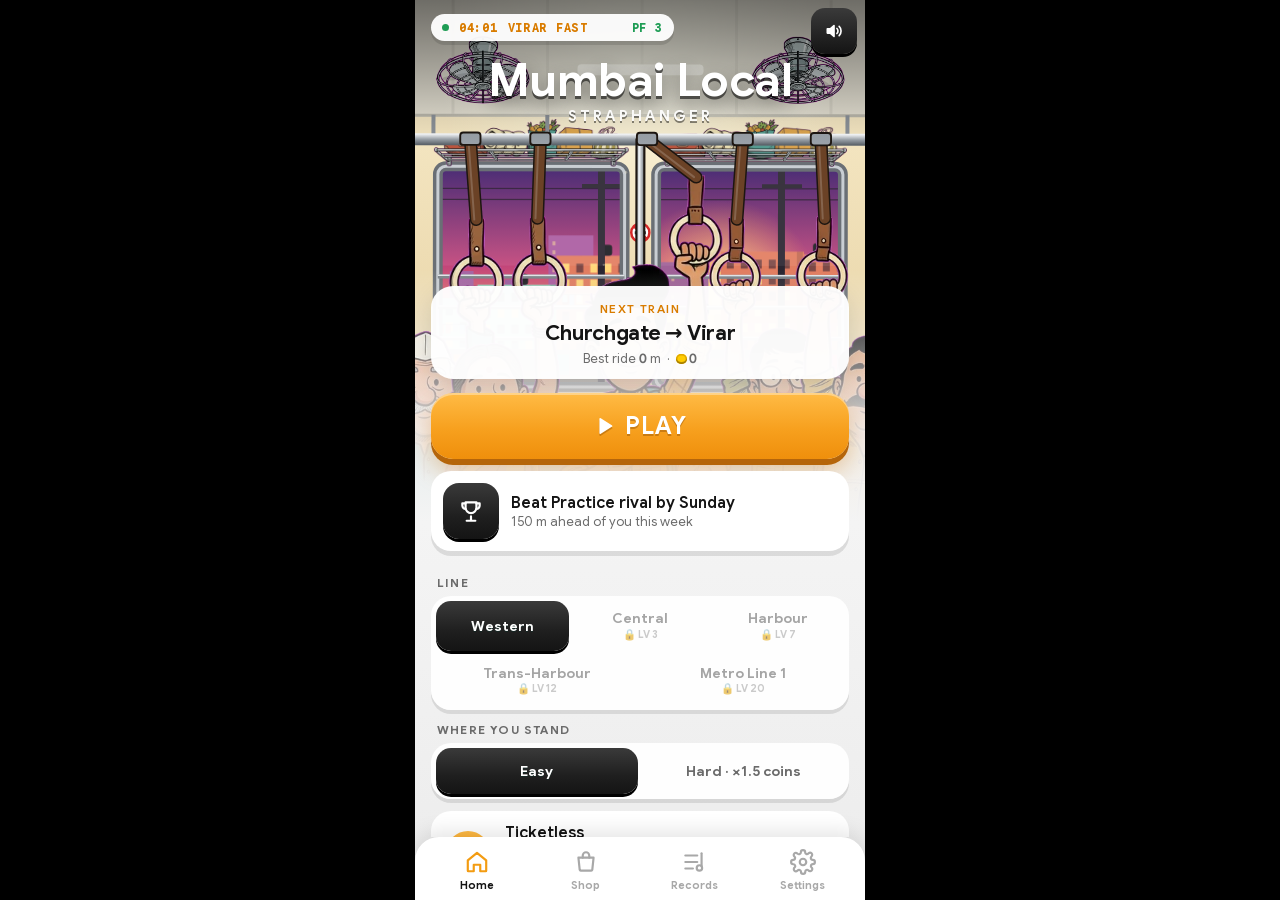
==== index.html @ 207723b3 "v1.6: collections, skins, friend groups, rival, peak hour, daily pass, story" ====
<!DOCTYPE html>
<html lang="en">
<head>
<meta charset="UTF-8">
<meta name="viewport" content="width=device-width, initial-scale=1, maximum-scale=1, user-scalable=no, viewport-fit=cover">
<meta name="theme-color" content="#0b0b0d">
<meta name="apple-mobile-web-app-capable" content="yes">
<meta name="mobile-web-app-capable" content="yes">
<meta name="format-detection" content="telephone=no">
<title>Mumbai Local Straphanger</title>
<link rel="icon" href="icons/icon-192.png">
<link rel="apple-touch-icon" href="icons/apple-touch-icon.png">
<link rel="manifest" href="manifest.webmanifest">
<link rel="stylesheet" href="fonts/fonts.css">
<meta name="theme-color" content="#ffffff">
<meta name="description" content="Hang on in a packed Mumbai local train! Lean, balance and survive the rush from Churchgate to Virar.">
<meta property="og:title" content="Mumbai Local Straphanger">
<meta property="og:description" content="Hold on. Lean. Survive the rush! A free balance game set in a packed Mumbai local train.">
<meta property="og:type" content="website">
<meta property="og:image" content="https://mumbailocalgame.github.io/icons/og-image.jpg">
<meta property="og:url" content="https://mumbailocalgame.github.io/">
<meta name="twitter:card" content="summary_large_image">
<style>
/* Art direction: an iPhone app that borrows its signage from the Western Railway.
   Station-board yellow is the single accent; LED departure boards are the recurring motif. */
:root{
  --bg:#0b0b0d;--surface:#17171b;--surface2:#232329;--surface3:#2e2e35;--sep:rgba(255,255,255,.08);
  --text:#f5f5f7;--text2:rgba(235,235,245,.62);--text3:rgba(235,235,245,.32);
  --accent:#ffd60a;--ink:#101012;--green:#30d158;--red:#ff453a;--led:#ffb340;--blue:#0a84ff;
  --font:"Google Sans",system-ui,-apple-system,Roboto,"Noto Sans Devanagari",Arial,sans-serif;
  --mono:"Google Sans Code",ui-monospace,Menlo,monospace;
  --top:env(safe-area-inset-top,0px);--bot:env(safe-area-inset-bottom,0px);
}
*{box-sizing:border-box;margin:0;padding:0;-webkit-tap-highlight-color:transparent}
html,body{width:100%;height:100%;overflow:hidden;position:fixed;inset:0;background:#000;overscroll-behavior:none;touch-action:none;user-select:none;-webkit-user-select:none;-webkit-touch-callout:none;font-family:var(--font);color:var(--text);-webkit-font-smoothing:antialiased}
button{font:inherit;color:inherit;background:none;border:0;cursor:pointer;-webkit-user-select:none;user-select:none}
#game{position:relative;width:100%;max-width:450px;height:100vh;height:100dvh;margin:0 auto;overflow:hidden;background:#000;touch-action:none}
canvas{display:block;width:100%;height:100%;touch-action:none}
.hidden{display:none!important}
.coin{display:inline-block;width:.8em;height:.8em;border-radius:50%;background:#ffcc00;box-shadow:inset 0 -2px 0 rgba(0,0,0,.25),inset 0 0 0 1.5px #e0a800;vertical-align:-.06em;margin-right:.18em}
.num{font-variant-numeric:tabular-nums}

/* ---------- In-game HUD: frosted pills over the scene ---------- */
#hud{position:absolute;top:0;left:0;right:0;z-index:5;display:flex;gap:6px;padding:calc(var(--top) + 8px) 58px 8px 8px;pointer-events:none}
.pill{background:rgba(20,20,24,.62);-webkit-backdrop-filter:blur(18px) saturate(1.6);backdrop-filter:blur(18px) saturate(1.6);border-radius:14px;padding:6px 10px 7px;line-height:1.15;min-width:0;border:.5px solid rgba(255,255,255,.12)}
.pill small{display:block;font-size:10px;font-weight:600;color:var(--text2);white-space:nowrap;overflow:hidden;text-overflow:ellipsis;letter-spacing:.01em}
.pill b{display:block;font-size:15px;font-weight:700;white-space:nowrap;overflow:hidden;text-overflow:ellipsis;font-variant-numeric:tabular-nums;letter-spacing:-.01em}
#stChip{flex:1}
.bar{height:3px;margin-top:4px;background:rgba(255,255,255,.14);border-radius:2px;overflow:hidden}
.bar i{display:block;height:100%;width:0;background:var(--accent);border-radius:2px}
#pauseBtn{pointer-events:auto;flex:none;width:42px;display:flex;align-items:center;justify-content:center;padding:0}
.iconbtn{position:absolute;z-index:20;top:calc(var(--top) + 8px);right:8px;width:42px;height:42px;border-radius:50%;background:rgba(20,20,24,.62);-webkit-backdrop-filter:blur(18px);backdrop-filter:blur(18px);display:flex;align-items:center;justify-content:center;border:.5px solid rgba(255,255,255,.12)}
.iconbtn svg,#pauseBtn svg{width:20px;height:20px}
#muteBtn .off{display:none}
#muteBtn.muted .on{display:none}
#muteBtn.muted .off{display:block}
#skipTut{position:absolute;z-index:6;top:calc(var(--top) + 12px);left:12px;padding:8px 14px;border-radius:999px;background:rgba(20,20,24,.62);-webkit-backdrop-filter:blur(18px);backdrop-filter:blur(18px);font-weight:600;font-size:14px;border:.5px solid rgba(255,255,255,.12)}

/* ---------- Shared overlay plumbing ---------- */
.overlay{position:absolute;inset:0;z-index:10;display:flex;flex-direction:column;overflow:hidden}
@keyframes fade{from{opacity:0}to{opacity:1}}
@keyframes rise{from{transform:translateY(40px);opacity:0}to{transform:none;opacity:1}}
@keyframes up{from{transform:translateY(100%)}to{transform:none}}

/* ---------- Home: dark library, like a music app ---------- */
.home{background:linear-gradient(180deg,rgba(11,11,13,.55) 0%,rgba(11,11,13,.92) 34%,var(--bg) 62%)}
.home .scroll{flex:1;overflow-y:auto;overflow-x:hidden;padding:calc(var(--top) + 14px) 16px 18px;touch-action:pan-y;-webkit-overflow-scrolling:touch}
.indicator{display:inline-flex;align-items:center;gap:10px;background:#050505;border-radius:8px;padding:6px 11px;font-family:var(--mono);font-size:12px;font-weight:700;letter-spacing:.08em;color:var(--led);text-shadow:0 0 8px rgba(255,179,64,.55);border:1px solid #1d1d1d}
.indicator .led{width:7px;height:7px;border-radius:50%;background:var(--led);box-shadow:0 0 8px var(--led);animation:blink 1.4s steps(2,start) infinite}
.indicator .ind-pf{color:#7dff9a;text-shadow:0 0 8px rgba(125,255,154,.5)}
@keyframes blink{to{opacity:.15}}
.large-title{margin:18px 0 18px}
.large-title h1{font-size:34px;font-weight:700;letter-spacing:-.025em;line-height:1.05}
.large-title p{font-size:17px;color:var(--text2);font-weight:500;margin-top:2px}
.hero{position:relative;display:flex;align-items:flex-end;justify-content:space-between;gap:12px;min-height:172px;border-radius:12px;padding:16px;overflow:hidden;cursor:pointer;
  background:linear-gradient(135deg,rgba(255,214,10,.0),rgba(0,0,0,.35)),linear-gradient(160deg,#4a2a0c 0%,#1d1405 55%,#121214 100%);animation:rise .45s ease-out both}
.hero::before{content:"";position:absolute;left:16px;right:16px;top:16px;height:44px;border-radius:4px;background:#ffd400;box-shadow:inset 0 0 0 3px #111}
.hero::after{content:attr(data-board);position:absolute;left:16px;right:16px;top:16px;height:44px;display:flex;align-items:center;justify-content:center;font-weight:700;font-size:20px;letter-spacing:.06em;color:#111}
.hero-meta small{font-size:12px;font-weight:600;color:var(--text2);text-transform:uppercase;letter-spacing:.06em}
.hero-meta h2{font-size:22px;font-weight:700;letter-spacing:-.015em;margin:2px 0 4px}
.hero-meta p{font-size:13px;color:var(--text2)}
.hero-meta p b{color:var(--text);font-weight:700}
.play{flex:none;width:58px;height:58px;border-radius:50%;background:var(--accent);display:flex;align-items:center;justify-content:center;box-shadow:0 8px 22px rgba(0,0,0,.45);transition:transform .12s}
.play svg{width:24px;height:24px;margin-left:3px;fill:var(--ink)}
.hero:active .play,.play:active{transform:scale(.94)}
.row{display:flex;align-items:center;gap:12px;width:100%;padding:10px;margin-top:10px;border-radius:12px;background:var(--surface);text-align:left;transition:background .15s}
.row:active{background:var(--surface2)}
.row-text{flex:1;min-width:0;display:flex;flex-direction:column}
.row-text b{font-size:16px;font-weight:600}
.row-text span{font-size:14px;color:var(--text);font-weight:500;white-space:nowrap;overflow:hidden;text-overflow:ellipsis}
.row-text small{font-size:13px;color:var(--text2);white-space:nowrap;overflow:hidden;text-overflow:ellipsis}
.row .chev{width:9px;height:15px;flex:none;stroke:var(--text3)}
.cal{flex:none;width:56px;height:56px;border-radius:8px;background:#fff;color:#111;display:flex;flex-direction:column;align-items:center;justify-content:center;overflow:hidden}
.cal small{display:block;width:100%;text-align:center;background:var(--red);color:#fff;font-size:10px;font-weight:700;letter-spacing:.06em;padding:2px 0}
.cal b{font-size:24px;font-weight:700;line-height:1.25}
.row-icon{flex:none;width:56px;height:56px;border-radius:8px;background:var(--surface3);display:flex;align-items:center;justify-content:center}
.row-icon svg{width:26px;height:26px;stroke:var(--accent)}
.badge{flex:none;min-width:22px;height:22px;padding:0 7px;border-radius:11px;background:var(--red);color:#fff;font-size:12px;font-weight:700;line-height:22px;text-align:center}
.shelf-head{display:flex;align-items:baseline;justify-content:space-between;margin:24px 0 10px}
.shelf-head h3{font-size:22px;font-weight:700;letter-spacing:-.015em}
.link{color:var(--text2);font-size:14px;font-weight:600}
.link.attn{color:var(--accent)}
.shelf{display:flex;gap:12px;overflow-x:auto;margin:0 -16px;padding:0 16px 4px;scroll-snap-type:x mandatory;touch-action:pan-x pan-y;scrollbar-width:none}
.shelf::-webkit-scrollbar{display:none}
.album{flex:none;width:128px;text-align:left;scroll-snap-align:start}
.cover{position:relative;display:block;width:100%;aspect-ratio:1;border-radius:6px;overflow:hidden;box-shadow:0 6px 18px rgba(0,0,0,.4)}
.cover b{position:absolute;left:10px;bottom:6px;font-size:44px;font-weight:700;letter-spacing:-.04em;color:rgba(255,255,255,.92);line-height:1}
.cover i{position:absolute;right:8px;top:8px;font-style:normal;font-size:11px;font-weight:700;background:rgba(0,0,0,.45);padding:2px 7px;border-radius:999px;color:#fff}
.cover.check{background-image:repeating-linear-gradient(0deg,rgba(255,255,255,.16) 0 3px,transparent 3px 14px),repeating-linear-gradient(90deg,rgba(120,30,0,.22) 0 3px,transparent 3px 14px)}
.cover.stripe{background-image:repeating-linear-gradient(90deg,rgba(40,70,150,.4) 0 3px,transparent 3px 9px)}
.cover.plain{background-image:radial-gradient(circle at 70% 30%,rgba(255,255,255,.22),transparent 60%)}
.album .t{display:block;margin-top:8px;font-size:14px;font-weight:600;white-space:nowrap;overflow:hidden;text-overflow:ellipsis}
.album .s{display:block;font-size:12.5px;color:var(--text2);white-space:nowrap;overflow:hidden;text-overflow:ellipsis}
.album.locked .cover{filter:brightness(.92)}
.tabbar{flex:none;display:flex;justify-content:space-around;padding:7px 8px calc(var(--bot) + 6px);background:rgba(18,18,20,.86);-webkit-backdrop-filter:blur(20px) saturate(1.6);backdrop-filter:blur(20px) saturate(1.6);border-top:.5px solid var(--sep)}
.tab{display:flex;flex-direction:column;align-items:center;gap:3px;min-width:76px;font-size:10.5px;font-weight:600;color:var(--text3)}
.tab svg{width:24px;height:24px;stroke:currentColor}
.tab.on{color:var(--text)}

/* ---------- Sheets (iOS-style, slide up) ---------- */
.sheet-wrap{justify-content:flex-end;background:rgba(0,0,0,.45);animation:fade .25s ease-out}
.sheet{width:100%;max-height:88%;overflow-y:auto;background:#1c1c1e;border-radius:14px 14px 0 0;padding:6px 16px calc(var(--bot) + 18px);animation:up .32s cubic-bezier(.2,.9,.25,1);touch-action:pan-y;-webkit-overflow-scrolling:touch}
#chars{background:var(--bg)}
#chars .sheet{height:100%;max-height:100%;border-radius:0;padding-top:calc(var(--top) + 10px);background:var(--bg);display:flex;flex-direction:column;animation:fade .2s ease-out}
#chars .carousel{flex:1;align-items:center;min-height:0}
#chars .sgrid{flex:1}
body.sheet-open #muteBtn{display:none}
#chars .grabber{display:none}
.ccard{width:84%;max-width:340px}
.ccard .art{aspect-ratio:.92}
.grabber{width:36px;height:5px;border-radius:3px;background:rgba(255,255,255,.22);margin:2px auto 10px}
.sheet-head{display:flex;align-items:center;justify-content:space-between;gap:12px;margin-bottom:12px}
.sheet-head h2{font-size:22px;font-weight:700;letter-spacing:-.015em}
.done{color:var(--accent);font-size:17px;font-weight:600;padding:4px 0}
.sheet-sub{font-size:14px;color:var(--text2);margin:-6px 0 12px;font-weight:600}
.group{background:var(--surface2);border-radius:12px;overflow:hidden;margin-bottom:16px}
.setrow{display:flex;justify-content:space-between;align-items:center;gap:12px;min-height:46px;padding:0 14px;font-size:16px;text-align:left}
.setrow+.setrow{border-top:.5px solid var(--sep)}
.tog{position:relative;flex:none;width:51px;height:31px;border-radius:16px;background:#39393d;font-size:0;transition:background .2s}
.tog::after{content:"";position:absolute;top:2px;left:2px;width:27px;height:27px;border-radius:50%;background:#fff;box-shadow:0 2px 4px rgba(0,0,0,.3);transition:transform .2s cubic-bezier(.3,.8,.3,1)}
.tog.on{background:var(--green)}
.tog.on::after{transform:translateX(20px)}
.val{color:var(--text2);font-size:16px;display:flex;align-items:center;gap:6px}
.val::after{content:"";width:7px;height:7px;border-right:2px solid var(--text3);border-top:2px solid var(--text3);transform:rotate(45deg)}
.setlinks .setrow{width:100%;color:var(--accent)}
.setlinks .setrow.danger{color:var(--red)}
.ver{text-align:center;font-size:12px;color:var(--text3);margin-top:4px}

/* characters grid inside the sheet */
.cgrid{display:grid;grid-template-columns:1fr 1fr;gap:14px}
.cc{text-align:left;display:flex;flex-direction:column;gap:2px}
.cc .cover{margin-bottom:6px}
.cc.sel .cover{box-shadow:0 0 0 3px var(--accent),0 6px 18px rgba(0,0,0,.4)}
.cc .nm{font-size:15px;font-weight:600}
.cc .rl{font-size:12.5px;color:var(--text2)}
.cc .ds{font-size:12px;line-height:1.35;color:var(--text2);margin:4px 0 6px}
.cc .act{align-self:flex-start;padding:6px 14px;border-radius:999px;font-size:13px;font-weight:700;background:var(--surface3)}
.cc .act.own{background:#fff;color:var(--ink)}
.cc .act.cur{background:var(--accent);color:var(--ink)}
.cc .act.lock{opacity:.5}

/* missions + records: list rows */
.mlist{display:flex;flex-direction:column;gap:0;background:var(--surface2);border-radius:12px;overflow:hidden;margin-bottom:12px}
.mlist:empty{display:none}
.mission{padding:12px 14px;font-size:15px}
.mission+.mission{border-top:.5px solid var(--sep)}
.mission .top{display:flex;justify-content:space-between;gap:10px;align-items:center}
.mission .rw{flex:none;font-weight:700;font-size:14px;color:var(--text2);white-space:nowrap}
.mission.done .rw{color:var(--green)}
.mission .bar{background:rgba(255,255,255,.1);height:4px;margin-top:8px}
.mission .bar i{background:var(--green)}
.hint{font-size:13px;color:var(--text2);margin:0 4px 6px}
.stats{display:grid;grid-template-columns:1fr 1fr;gap:8px;margin-bottom:16px}
.stats div{background:var(--surface2);border-radius:12px;padding:10px 12px}
.stats small{display:block;font-size:12px;color:var(--text2);font-weight:600}
.stats b{display:block;font-size:22px;font-weight:700;letter-spacing:-.02em;font-variant-numeric:tabular-nums;margin-top:2px}
.reclist{list-style:none;margin:0 0 12px}
.reclist li{display:flex;align-items:center;gap:12px;padding:8px 2px;font-size:15px}
.reclist .rk{width:22px;text-align:center;color:var(--text2);font-variant-numeric:tabular-nums;font-weight:600}
.reclist .rm{flex:1;min-width:0;display:flex;flex-direction:column}
.reclist .rm b{font-weight:600;white-space:nowrap;overflow:hidden;text-overflow:ellipsis}
.reclist .rm span{font-size:13px;color:var(--text2);white-space:nowrap;overflow:hidden;text-overflow:ellipsis}
.reclist .rd{font-variant-numeric:tabular-nums;color:var(--text2);font-weight:600}
.reclist .dt{font-size:10px;font-weight:700;background:var(--accent);color:var(--ink);border-radius:4px;padding:1px 5px;margin-left:6px;vertical-align:1px}
.reclist li.first .rk{color:var(--accent)}

/* ---------- Game over sheet ---------- */
.over-sheet{text-align:left}
.eyebrow{font-size:13px;font-weight:700;color:var(--red);text-transform:uppercase;letter-spacing:.08em}
.big-stat{display:flex;align-items:baseline;gap:10px;margin:2px 0 4px}
.big-stat b{font-size:52px;font-weight:700;letter-spacing:-.04em;font-variant-numeric:tabular-nums;line-height:1.05}
.nb{font-size:12px;font-weight:700;color:var(--ink);background:var(--accent);padding:3px 8px;border-radius:6px}
.reason{font-size:15px;color:var(--text2);line-height:1.35;margin-bottom:14px}
.route{position:relative;display:flex;justify-content:space-between;margin:4px 6px 18px;height:30px}
.route::before{content:"";position:absolute;left:0;right:0;top:6px;height:3px;background:var(--surface3);border-radius:2px}
.route .fill{position:absolute;left:0;top:6px;height:3px;background:var(--accent);border-radius:2px}
.route .st{position:relative;width:15px;display:flex;flex-direction:column;align-items:center}
.route .st::before{content:"";width:9px;height:9px;margin-top:3px;border-radius:50%;background:var(--surface3);border:2px solid #1c1c1e}
.route .st.on::before{background:var(--accent)}
.route .st.here::before{width:13px;height:13px;margin-top:1px;background:#fff;box-shadow:0 0 0 3px rgba(255,214,10,.5)}
.route .st span{position:absolute;top:18px;font-size:9px;color:var(--text3);white-space:nowrap;font-weight:600}
.route .st.here span{color:var(--text);font-size:10px}
.list{background:var(--surface2);border-radius:12px;overflow:hidden;margin-bottom:14px}
.li{display:flex;justify-content:space-between;align-items:center;gap:10px;padding:11px 14px;font-size:15px}
.li+.li{border-top:.5px solid var(--sep)}
.li span{color:var(--text2)}
.li b{font-weight:600;font-variant-numeric:tabular-nums;text-align:right}
.primary{display:block;width:100%;padding:15px;border-radius:999px;background:var(--accent);color:var(--ink);font-size:17px;font-weight:700;letter-spacing:-.01em;transition:transform .12s}
.primary:active{transform:scale(.98)}
.pair{display:flex;gap:8px;margin-top:8px}
.secondary{flex:1;padding:12px 10px;border-radius:999px;background:var(--surface3);font-size:14px;font-weight:600;white-space:nowrap;overflow:hidden;text-overflow:ellipsis}
.secondary:disabled{opacity:.4}
.secondary:active{background:#3a3a42}

/* ---------- Pause: centred alert ---------- */
.alert-wrap{align-items:center;justify-content:center;padding:24px;background:rgba(0,0,0,.5);-webkit-backdrop-filter:blur(8px);backdrop-filter:blur(8px);animation:fade .2s}
.alert{width:100%;max-width:320px;background:rgba(36,36,40,.94);border-radius:16px;padding:22px 16px 16px;text-align:center;animation:rise .3s ease-out}
.alert h2{font-size:20px;font-weight:700}
.alert p{font-size:14px;color:var(--text2);margin:6px 0 16px;line-height:1.35}
.toast{position:absolute;left:50%;bottom:calc(var(--bot) + 84px);transform:translateX(-50%);z-index:30;background:rgba(44,44,48,.96);color:#fff;padding:10px 16px;border-radius:999px;font-weight:600;font-size:14px;white-space:nowrap;animation:fade .2s;box-shadow:0 8px 24px rgba(0,0,0,.4)}
#settings,#records,#missions,#chars{z-index:14}
/* --- life: springy presses, shimmer, pulses --- */
button,.hero,.album,.row{transition:transform .18s cubic-bezier(.34,1.56,.64,1),background .15s,box-shadow .2s}
button:active,.album:active,.row:active{transform:scale(.96)}
.hero:active{transform:scale(.985)}
.play{position:relative}
.play::after{content:"";position:absolute;inset:-6px;border-radius:50%;border:2px solid rgba(255,214,10,.6);animation:ring 1.8s ease-out infinite}
@keyframes ring{0%{transform:scale(.85);opacity:1}100%{transform:scale(1.35);opacity:0}}
.coin{background:linear-gradient(110deg,#ffcc00 30%,#fff3a0 45%,#ffcc00 60%);background-size:300% 100%;animation:shine 3.2s ease-in-out infinite}
@keyframes shine{0%,70%{background-position:100% 0}100%{background-position:-50% 0}}
.indicator .msg{display:inline-block;min-width:9.5em;animation:flip .45s ease-out}
@keyframes flip{from{transform:translateY(-60%);opacity:0}to{transform:none;opacity:1}}
.home{background:linear-gradient(180deg,rgba(11,11,13,.25) 0%,rgba(11,11,13,.85) 30%,var(--bg) 58%)}
.home .scroll>*{animation:rise .5s cubic-bezier(.2,.9,.25,1) both}
.home .scroll>*:nth-child(2){animation-delay:.04s}.home .scroll>*:nth-child(3){animation-delay:.08s}.home .scroll>*:nth-child(4){animation-delay:.12s}
.home .scroll>*:nth-child(5){animation-delay:.16s}.home .scroll>*:nth-child(6){animation-delay:.2s}.home .scroll>*:nth-child(7){animation-delay:.24s}.home .scroll>*:nth-child(8){animation-delay:.28s}
/* --- home pickers --- */
.pickers{display:flex;flex-direction:column;gap:8px;margin-top:12px}
.passcard{background:linear-gradient(135deg,#2a2410,#1c1c1e 60%)}
.lvl{flex:none;width:46px;height:46px;border-radius:50%;background:var(--accent);color:var(--ink);display:flex;flex-direction:column;align-items:center;justify-content:center;line-height:1}
.lvl small{font-size:9px;font-weight:700;letter-spacing:.06em;opacity:.7}.lvl b{font-size:19px;font-weight:700;font-variant-numeric:tabular-nums}
.xpbar{display:block;height:6px;border-radius:3px;background:rgba(255,255,255,.12);margin:5px 0 4px;overflow:hidden}
.xpbar i{display:block;height:100%;width:0;border-radius:3px;background:var(--accent);transition:width .9s cubic-bezier(.2,.9,.25,1)}
.opass{display:flex;align-items:center;gap:12px;background:var(--surface2);border-radius:12px;padding:10px;margin:10px 0}
.opass .row-text b{font-size:15px}
.passlist{list-style:none;margin:6px 0 0}
.passlist li{display:flex;align-items:center;gap:12px;padding:10px 4px;border-bottom:.5px solid rgba(255,255,255,.08);font-size:15px}
.passlist li .n{width:34px;height:34px;border-radius:50%;background:var(--surface3);display:flex;align-items:center;justify-content:center;font-weight:700;font-variant-numeric:tabular-nums;flex:none}
.passlist li.got .n{background:var(--accent);color:var(--ink)}
.passlist li.cur{background:rgba(255,214,10,.08);border-radius:10px}
.passlist li .rw{flex:1;min-width:0}.passlist li .rw small{display:block;color:var(--text2);font-size:12px}
.passlist li .st{color:var(--text2);font-size:13px;font-weight:600}
.lbname{display:flex;gap:8px;margin:10px 0}
.lbname input{flex:1;min-width:0;background:var(--surface2);border:.5px solid rgba(255,255,255,.15);border-radius:10px;padding:10px 12px;color:var(--text);font:inherit;font-size:16px}
.lbname .primary{width:auto;margin:0;padding:0 18px}
.lblist{margin-top:8px}.lblist li.me{background:rgba(255,214,10,.1);border-radius:10px}
.lblist .lvs{font-size:10px;font-weight:700;background:var(--surface3);color:var(--text2);border-radius:4px;padding:1px 5px;margin-left:6px;vertical-align:1px}
.seg button.lockd{opacity:.55}
.seg{display:flex;background:var(--surface);border-radius:12px;padding:3px;gap:3px}
.seg button{flex:1;padding:9px 6px;border-radius:9px;font-size:13px;font-weight:600;color:var(--text2);white-space:nowrap;overflow:hidden;text-overflow:ellipsis}
.seg button.on{background:var(--surface3);color:var(--text);box-shadow:0 1px 6px rgba(0,0,0,.35)}
.seg button.on.door{background:#3a2a05;color:var(--accent)}
.chcard{background:linear-gradient(120deg,#0a3d7a,#0a84ff);margin-top:12px}
.chcard .row-icon{background:rgba(255,255,255,.15)}
.chcard .row-icon svg{stroke:#fff}
.chcard small{color:rgba(255,255,255,.8)!important}
/* --- shop --- */
.shop .seg{margin:0 0 14px}
.carousel{display:flex;gap:12px;overflow-x:auto;scroll-snap-type:x mandatory;margin:0 -16px;padding:2px 16px 8px;touch-action:pan-x pan-y;scrollbar-width:none}
.carousel::-webkit-scrollbar{display:none}
.ccard{flex:none;width:78%;max-width:300px;scroll-snap-align:center;background:var(--surface2);border-radius:18px;overflow:hidden;text-align:left;display:flex;flex-direction:column}
.ccard.sel{box-shadow:0 0 0 3px var(--accent)}
.ccard .art{position:relative;aspect-ratio:1.05;overflow:hidden}
.ccard .art img{position:absolute;inset:0;width:100%;height:100%;object-fit:cover;animation:bob 3s ease-in-out infinite}
@keyframes bob{50%{transform:translateY(-3%)}}
.ccard.locked .art img{filter:drop-shadow(0 6px 10px rgba(0,0,0,.35))}
.ccard .art .badge2{position:absolute;left:12px;top:12px;font-size:12px;font-weight:700;padding:4px 10px;border-radius:999px;background:rgba(0,0,0,.55);color:#fff}
.ccard .art .lock{position:absolute;right:12px;top:12px;width:30px;height:30px;border-radius:50%;background:rgba(0,0,0,.55);display:flex;align-items:center;justify-content:center}
.ccard .body{padding:12px 14px 14px;display:flex;flex-direction:column;gap:6px}
.ccard .nm{font-size:20px;font-weight:700;letter-spacing:-.01em}
.ccard .rl{font-size:13px;color:var(--text2);margin-top:-4px}
.ccard .ds{font-size:13px;line-height:1.35;color:var(--text2);min-height:2.7em}
.stat{display:grid;grid-template-columns:72px 1fr;align-items:center;gap:8px;font-size:12px;color:var(--text2)}
.stat i{display:block;height:6px;border-radius:3px;background:rgba(255,255,255,.1);overflow:hidden}
.stat i b{display:block;height:100%;border-radius:3px;background:var(--accent);transition:width .6s cubic-bezier(.2,.9,.25,1)}
.cta{margin-top:6px;padding:12px;border-radius:999px;font-weight:700;font-size:15px;background:var(--accent);color:var(--ink);text-align:center}
.cta.own{background:#fff}
.cta.cur{background:var(--surface3);color:var(--text)}
.cta.lock{background:var(--surface3);color:var(--text2)}
.sgrid{display:grid;grid-template-columns:1fr 1fr;gap:12px}
.scard{background:var(--surface2);border-radius:16px;overflow:hidden;text-align:left;display:flex;flex-direction:column}
.scard.sel{box-shadow:0 0 0 3px var(--accent)}
.scard .art{aspect-ratio:1;position:relative}
.scard .art img{width:100%;height:100%;object-fit:cover;display:block}
.scard.locked .art img{filter:grayscale(.8) brightness(.7)}
.scard .body{padding:9px 10px 11px;display:flex;flex-direction:column;gap:6px}
.scard .nm{font-size:14px;font-weight:600}
.scard .cta{margin:0;padding:8px;font-size:13px}
.cover img{position:absolute;inset:0;width:100%;height:100%;object-fit:cover}
img.charart{object-fit:contain!important;object-position:50% 100%;padding-top:6%;filter:drop-shadow(0 6px 10px rgba(0,0,0,.35))}
.cover img.charart{padding-top:10%}
.scard .art{background:radial-gradient(circle at 50% 40%,#3a3a44,#24242a)!important}
.scard .art img.itemart{position:absolute;inset:0;width:100%;height:100%;object-fit:contain;padding:16% 16% 22%;filter:drop-shadow(0 6px 8px rgba(0,0,0,.4))}
.scard .art img.wearer{position:absolute;right:6px;bottom:6px;width:36%;height:36%;object-fit:cover;border-radius:50%;border:2px solid var(--accent);background:var(--surface3)}
.hero{background:linear-gradient(180deg,rgba(0,0,0,.1) 0%,rgba(0,0,0,.25) 40%,rgba(8,8,10,.92) 100%),url(art/hero.webp) center 30%/cover!important;min-height:220px}
/* --- game over extras --- */
.secondary.hl{background:#3a2a05;color:var(--accent)}
.primary.blue{background:var(--blue);color:#fff;margin-top:8px}
.subhead{font-size:17px;font-weight:700;margin:6px 2px 8px}
input.text{font:inherit;color:var(--text);background:var(--surface3);border:0;border-radius:8px;padding:7px 10px;width:150px;text-align:right;-webkit-user-select:text;user-select:text}
.route .st:nth-child(2) span{left:0}.route .st:last-child span{right:0}

/* ================= v1.4 look: casual game UI, white + saffron palette =================
   White and light-grey surfaces, saffron/orange accent, near-black text.
   White rounded panels with tab headers, chunky 3D buttons (orange = play, black = secondary), pill counters. */
:root{
  --bg:#f4f4f4;--bg2:#ececec;--surface:#ffffff;--surface2:#fafafa;--surface3:#f0f0f0;--sep:#ececec;
  --text:#141414;--text2:#6b6b6b;--text3:#a8a8a8;
  --accent:#f39c12;--ink:#141414;--green:#1f9d55;--red:#e53935;--blue:#1a1a1a;--gold:#f7a823;
  --tab:#fff3df;--tabtxt:#d97c00;
  --purple:linear-gradient(180deg,#ffbb45 0%,#f7a01e 55%,#ef8f0c 100%);--purple-sh:#b5650a;
  --teal:linear-gradient(180deg,#3a3a3a 0%,#1f1f1f 60%,#141414 100%);--teal-sh:#000;
  --blue-g:linear-gradient(180deg,#3a3a3a,#141414);--blue-sh:#000;
  --soft:0 8px 24px rgba(0,0,0,.12);
}
html,body{color:var(--text)}
#game{background:var(--bg)}
/* home: the live carriage on top, fading into the periwinkle world */
.home{background:linear-gradient(180deg,rgba(0,0,0,.45) 0%,rgba(0,0,0,0) 16%,rgba(244,244,244,0) 30%,rgba(244,244,244,.92) 48%,var(--bg) 58%,var(--bg2) 100%)}
.indicator{background:rgba(255,255,255,.95);color:var(--tabtxt);border:0;border-radius:999px;text-shadow:none;box-shadow:0 4px 0 rgba(0,0,0,.12);letter-spacing:.06em}
.indicator .led{background:var(--green);box-shadow:none}
.indicator .ind-pf{color:var(--green);text-shadow:none}
.large-title{margin:16px 0 4px;text-align:center}
.large-title h1{display:inline-block;font-size:clamp(36px,11vw,46px);font-weight:700;color:#fff;letter-spacing:-.01em;white-space:nowrap;text-shadow:0 3px 0 rgba(0,0,0,.55),0 8px 18px rgba(0,0,0,.45)}
.large-title p{font-size:15px;font-weight:700;color:#fff;letter-spacing:.2em;text-transform:uppercase;opacity:.9;text-shadow:0 2px 0 rgba(0,0,0,.5)}
.hero{background:none!important;flex-direction:column;align-items:stretch;gap:14px;min-height:min(40vh,330px);justify-content:flex-end;padding:0;overflow:visible;animation:none}
.hero::before,.hero::after{display:none}
.hero-meta{flex:none;background:rgba(255,255,255,.96);border-radius:22px;padding:12px 16px;box-shadow:var(--soft);text-align:center}
.hero-meta small{color:var(--tabtxt);letter-spacing:.12em}
.hero-meta h2{font-size:21px;color:var(--text)}
.hero-meta p,.hero-meta p b{color:var(--text2)}
.play{width:100%!important;height:66px;border-radius:22px;background:var(--purple);box-shadow:0 6px 0 var(--purple-sh),0 12px 24px rgba(200,110,0,.35),inset 0 2px 0 rgba(255,255,255,.35);gap:10px;justify-content:center;animation:none;transition:transform .08s,box-shadow .08s}
.play::before{display:none}
.play::after{content:"PLAY";position:static;inset:auto;width:auto;height:auto;border:0;border-radius:0;animation:none;opacity:1;transform:none;font-size:24px;font-weight:700;letter-spacing:.04em;color:#fff;text-shadow:0 2px 0 rgba(120,60,0,.35)}
.play svg{fill:#fff;width:22px;height:22px;margin:0;filter:drop-shadow(0 2px 0 rgba(120,60,0,.35))}
.hero:active .play,.play:active{transform:translateY(5px);box-shadow:0 1px 0 var(--purple-sh),inset 0 2px 0 rgba(255,255,255,.35)}
/* white rounded cards */
.row,.opass,.list,.mlist,.group,.stats div,.scard{background:var(--surface);border:0;border-radius:20px;box-shadow:0 4px 0 rgba(0,0,0,.06)}
.row{margin-top:12px;min-height:66px;padding:12px;transition:transform .08s,box-shadow .08s}
.home .row{box-shadow:0 5px 0 rgba(0,0,0,.1)}
.row:active{transform:translateY(3px);box-shadow:0 1px 0 rgba(0,0,0,.1)}
.row-text b{font-size:16px;color:var(--text)}
.row-text small{color:var(--text2)}
.row .chev{stroke:var(--text3)}
.row-icon{background:var(--teal);border-radius:16px;box-shadow:0 3px 0 var(--teal-sh)}
.row-icon svg{stroke:#fff}
.cal{border-radius:14px;box-shadow:0 3px 0 rgba(0,0,0,.1)}
.cal small{background:var(--red)}
.badge{background:var(--red);border-radius:999px;box-shadow:0 2px 0 #c43a4d}
.lvl{width:50px;height:50px;border-radius:50%;background:var(--purple);color:#fff;border:3px solid #fff;box-shadow:0 3px 0 var(--purple-sh);clip-path:none}
.lvl small{opacity:.9}
.xpbar{height:12px;border-radius:999px;background:var(--surface3);margin:6px 0 4px;box-shadow:inset 0 2px 0 rgba(0,0,0,.06);border:0}
.xpbar i{border-radius:999px;background:linear-gradient(180deg,#ffc35c,#f39c12);box-shadow:inset 0 2px 0 rgba(255,255,255,.4)}
.passcard{background:#fff}
/* segmented choices: lavender track, teal pill when chosen */
.pickers{gap:6px;margin-top:18px}
.plabel{font-size:12px;font-weight:700;letter-spacing:.1em;text-transform:uppercase;color:var(--text2);margin:6px 0 0 6px}
.seg{background:rgba(255,255,255,.95);border-radius:20px;padding:5px;gap:5px;border:0;box-shadow:0 4px 0 rgba(0,0,0,.1)}
.seg button{border-radius:15px;min-height:46px;font-size:14px;font-weight:700;color:var(--text2);border:0;line-height:1.2}
.seg button.on{background:var(--teal);color:#fff;box-shadow:0 3px 0 var(--teal-sh);text-shadow:0 1px 0 rgba(0,60,50,.3)}
.seg button small{display:block;font-size:10.5px;color:var(--text3);margin-top:2px}
.seg button.lockd{opacity:.6}
.shelf-head h3{font-size:22px;color:var(--text)}
.link{color:var(--tabtxt);font-weight:700;background:var(--tab);padding:6px 12px;border-radius:999px}
.cover{border-radius:20px;border:3px solid #fff;box-shadow:0 4px 0 rgba(0,0,0,.12)}
.album .t{color:var(--text);font-weight:700}
.album .s{color:var(--text2)}
.tabbar{background:#fff;border-top:0;border-radius:24px 24px 0 0;box-shadow:0 -6px 20px rgba(0,0,0,.1);padding-top:8px}
.tab{font-size:11px;font-weight:700;color:var(--text3);min-width:64px;padding:4px 0 2px}
.tab svg{width:26px;height:26px}
.tab.on{color:var(--text)}
.tab.on svg{stroke:var(--accent)}
/* sheets: a white card with a tab header and a little square close button */
.sheet-wrap{background:rgba(0,0,0,.5)}
.sheet{background:var(--surface2);border-radius:30px 30px 0 0;border:0;box-shadow:0 -10px 40px rgba(0,0,0,.15)}
#chars{background:var(--bg)}
#chars .sheet{background:linear-gradient(180deg,var(--bg),var(--bg2));border-radius:0}
#chars .sheet-sub{color:var(--text)}
.grabber{background:var(--text3)}
.sheet-head{justify-content:center;position:relative;margin-bottom:16px}
.sheet-head h2{background:var(--tab);color:var(--tabtxt);font-size:17px;font-weight:700;letter-spacing:.06em;text-transform:uppercase;padding:10px 36px;border-radius:16px;box-shadow:0 4px 0 #e6d3b3}
.done{position:absolute;right:0;top:50%;transform:translateY(-50%);width:40px;height:40px;padding:0;border-radius:12px;background:var(--blue-g);box-shadow:0 3px 0 var(--blue-sh);font-size:0;color:#fff;display:flex;align-items:center;justify-content:center}
.done::after{content:"\2715";font-size:18px;font-weight:700}
.done:active{transform:translateY(calc(-50% + 2px));box-shadow:0 1px 0 var(--blue-sh)}
.sheet-sub{text-align:center}
.subhead{color:var(--tabtxt);font-size:15px}
.hint{color:var(--text2)}
.li+.li,.setrow+.setrow,.mission+.mission{border-top:2px solid var(--sep)}
.li span{color:var(--text2)}
.li b{color:var(--text)}
/* chunky 3D buttons */
.primary{border:0;border-radius:20px;background:var(--purple);color:#fff;font-size:19px;font-weight:700;min-height:58px;margin-bottom:12px;box-shadow:0 6px 0 var(--purple-sh),inset 0 2px 0 rgba(255,255,255,.3);text-shadow:0 2px 0 rgba(120,60,0,.35);transition:transform .08s,box-shadow .08s}
.primary:active{transform:translateY(5px);box-shadow:0 1px 0 var(--purple-sh)}
.primary.blue{background:var(--teal);box-shadow:0 6px 0 var(--teal-sh),inset 0 2px 0 rgba(255,255,255,.3);text-shadow:0 2px 0 rgba(0,60,50,.35)}
.primary.blue:active{box-shadow:0 1px 0 var(--teal-sh)}
.primary:disabled{opacity:.5}
.secondary{border:0;border-radius:16px;background:var(--surface);color:var(--tabtxt);font-weight:700;font-size:14px;min-height:48px;box-shadow:0 4px 0 #e6d3b3}
.secondary:active{transform:translateY(3px);box-shadow:0 1px 0 #e6d3b3}
.secondary.hl{background:var(--blue-g);color:#fff;box-shadow:0 4px 0 var(--blue-sh)}
.over-sheet .eyebrow{display:block;text-align:center;color:var(--tabtxt);font-size:15px;letter-spacing:.3em}
.big-stat{justify-content:center}
.big-stat b{font-size:58px;color:var(--text)}
.reason{text-align:center}
.nb{background:var(--gold);color:#5a3a00;border-radius:999px;box-shadow:0 2px 0 #c98a00}
.mission .bar{background:var(--surface3)}
.toast{background:#fff;color:var(--text);border-radius:999px;font-weight:700;box-shadow:var(--soft)}
.stats small{color:var(--text2)}
.reclist li.first .rk{color:#fff;background:var(--gold);border-radius:50%;width:26px;height:26px;line-height:26px}
.lblist li{border-bottom:2px solid var(--sep)}
.lblist li.me{background:#fff3df;border-radius:14px}
.lblist .rm b .lvs{color:#fff!important;background:var(--accent)!important;border-radius:999px;padding:1px 7px}
.lbname input{border-radius:16px;background:#fff;border:2px solid var(--surface3);color:var(--text)}
.lbname .primary{min-height:48px;font-size:16px}
.passlist li{border-bottom:2px solid var(--sep)}
.passlist li .n{border-radius:50%;background:var(--surface3);color:var(--tabtxt)}
.passlist li.got .n{background:var(--purple);color:#fff;box-shadow:0 2px 0 var(--purple-sh)}
.passlist li.cur{background:#fff3df;border-radius:14px}
.setlinks .setrow{color:var(--blue)!important;font-weight:700}
.setlinks .setrow.danger{color:var(--red)!important}
/* character cards */
.ccard{background:#fff;border:0;border-radius:28px;box-shadow:0 8px 0 rgba(0,0,0,.12),0 18px 30px rgba(0,0,0,.1)}
.ccard.sel{box-shadow:0 0 0 4px #fff,0 8px 0 rgba(0,0,0,.12)}
.ccard .art{border-bottom:0;border-radius:24px;margin:8px 8px 0;overflow:hidden}
.ccard .nm{font-size:24px;color:var(--text)}
.ccard .rl{color:var(--accent);font-weight:700;font-size:13px}
.ccard .art .badge2{background:var(--teal);border-radius:999px;box-shadow:0 2px 0 var(--teal-sh)}
.abil{display:flex;gap:10px;align-items:center;background:var(--surface2);border-radius:16px;padding:8px 10px;margin:2px 0 4px}
.abil i{flex:none;width:34px;height:34px;display:flex;align-items:center;justify-content:center;font-style:normal;font-weight:700;font-size:15px;color:#fff;background:var(--purple);border-radius:12px;box-shadow:0 3px 0 var(--purple-sh)}
.abil b{display:block;font-size:14px;color:var(--text)}
.abil small{display:block;font-size:12.5px;line-height:1.35;color:var(--text2)}
.stat i{background:var(--surface3);height:8px;border-radius:999px}
.stat i b{background:linear-gradient(90deg,#ffbb45,#f39c12);border-radius:999px}
.cta{color:#fff;background:var(--teal)!important;border-radius:18px!important;font-size:17px;min-height:50px;box-shadow:0 5px 0 var(--teal-sh);text-shadow:0 1px 0 rgba(0,60,50,.3)}
.cta.cur{background:var(--surface3)!important;color:var(--text2);box-shadow:0 4px 0 #e6d3b3;text-shadow:none}
.cta.own{background:var(--blue-g)!important;box-shadow:0 5px 0 var(--blue-sh)}
.cta.lock{background:var(--purple)!important;box-shadow:0 5px 0 var(--purple-sh);opacity:.75}
/* in-game HUD: white pills */
.pill{background:#fff;color:var(--text);border:0;border-radius:16px;box-shadow:0 3px 0 rgba(0,0,0,.12);-webkit-backdrop-filter:none;backdrop-filter:none}
.pill small{color:var(--text2)}
.bar{background:var(--surface3)}.bar i{background:var(--accent)}
.iconbtn{background:var(--blue-g);color:#fff;border:0;border-radius:14px;box-shadow:0 3px 0 var(--blue-sh);width:46px;height:46px;-webkit-backdrop-filter:none;backdrop-filter:none}
.iconbtn svg,#pauseBtn svg{stroke:#fff}
#pauseBtn{background:var(--blue-g);box-shadow:0 3px 0 var(--blue-sh);border-radius:14px}
#skipTut{background:#fff;color:var(--tabtxt);border:0;border-radius:999px;box-shadow:0 3px 0 rgba(0,0,0,.12);font-weight:700}
@media (max-height:700px){.hero{min-height:26vh}.large-title{margin:10px 0 2px}}
.reclist .dt{background:var(--gold);color:#5a3a00}
#abilBtn{position:absolute;z-index:6;left:14px;bottom:calc(var(--bot) + 92px);width:62px;height:62px;border-radius:50%;display:flex;flex-direction:column;align-items:center;justify-content:center;background:#fff;box-shadow:0 4px 0 rgba(0,0,0,.25);touch-action:none}
#abilBtn .ring{position:absolute;inset:-4px;border-radius:50%;background:conic-gradient(var(--accent) calc(var(--p,0)*360deg),rgba(0,0,0,.15) 0);-webkit-mask:radial-gradient(circle,transparent 30px,#000 31px);mask:radial-gradient(circle,transparent 30px,#000 31px)}
#abilBtn b{font-size:22px;font-weight:700;color:var(--text3);line-height:1}
#abilBtn small{position:absolute;top:-22px;white-space:nowrap;font-size:11px;font-weight:700;color:#fff;background:rgba(0,0,0,.55);padding:2px 8px;border-radius:999px}
#abilBtn.ready{background:var(--purple);animation:abilPulse 1.2s ease-in-out infinite}
#abilBtn.ready b{color:#fff}
#abilBtn.active{background:var(--teal)}#abilBtn.active b{color:#fff}
@keyframes abilPulse{50%{transform:scale(1.08);box-shadow:0 4px 0 rgba(0,0,0,.25),0 0 0 8px rgba(243,156,18,.25)}}
body.bigtext .overlay,body.bigtext #hud{zoom:1.12}
body.reduce *,body.reduce *::before,body.reduce *::after{animation:none!important;transition:none!important}
#lineSeg{flex-wrap:wrap}#lineSeg button{flex:1 1 30%}
.row-thumb{flex:none;width:56px;height:56px;border-radius:14px;object-fit:cover;background:var(--surface3)}
.nearmiss{text-align:center;font-weight:700;color:var(--tabtxt);margin:2px 0 6px}
.nearmiss:empty{display:none}
.drops{display:flex;flex-direction:column;gap:8px;margin:8px 0}
.drops:empty{display:none}
.drop{display:flex;align-items:center;gap:12px;background:#fff8ec;border-radius:16px;padding:8px 12px;box-shadow:0 3px 0 rgba(0,0,0,.08);animation:rise .4s ease-out both}
.drop img{width:52px;height:52px;object-fit:contain;border-radius:10px}
.drop span{font-weight:700;font-size:14px}
.calgrid{display:grid;grid-template-columns:repeat(4,1fr);gap:8px;margin:10px 0 16px}
.calday{background:#fff;border-radius:16px;padding:10px 4px;text-align:center;box-shadow:0 3px 0 rgba(0,0,0,.08)}
.calday small{display:block;font-size:11px;font-weight:700;color:var(--text2)}.calday b{font-size:18px}
.calday.got{background:var(--surface3);opacity:.6}.calday.cur{box-shadow:0 0 0 3px var(--accent),0 3px 0 rgba(0,0,0,.08)}
.calday.big{grid-column:span 2;background:linear-gradient(180deg,#fff3df,#fff)}
.storylist{display:flex;flex-direction:column;gap:14px}
.storyp{background:#fff;border-radius:18px;overflow:hidden;box-shadow:0 4px 0 rgba(0,0,0,.08)}
.storyp img{display:block;width:100%;aspect-ratio:1}.storyp p{padding:10px 14px;font-weight:600}
.storyp.lockd img{filter:blur(14px) grayscale(.6)}.storyp.lockd p{color:var(--text2)}
.pcgrid{display:grid;grid-template-columns:1fr 1fr;gap:10px;margin:8px 0}
.pc{background:#fff;border-radius:14px;overflow:hidden;box-shadow:0 3px 0 rgba(0,0,0,.08)}.pc img{display:block;width:100%}
.pc span{display:block;font-size:12px;font-weight:700;padding:6px 10px}.pc.lockd img{filter:grayscale(1) brightness(1.2) blur(3px);opacity:.5}
.stgrid{display:grid;grid-template-columns:repeat(6,1fr);gap:6px;margin:8px 0;background:#fff;border-radius:16px;padding:10px}
.stgrid img{width:100%;aspect-ratio:1;object-fit:contain}.stgrid img.lockd{filter:grayscale(1) brightness(0);opacity:.12}
.skins{display:flex;gap:6px;flex-wrap:wrap;margin-top:6px}
.chip{padding:8px 12px;border-radius:999px;background:var(--surface3);font-size:13px;font-weight:700;color:var(--text2)}
.chip.on{background:var(--teal);color:#fff}.chip.lockd{opacity:.6}
.upg{margin-top:6px;width:100%}
.grpbox{margin:8px 0}
#lbSeg button{white-space:normal;font-size:12px;padding:6px 4px;min-height:44px}
/* boot screen: shown until the illustrated art is ready, so the old placeholder figures never flash */
.boot{background:var(--bg);align-items:center;justify-content:center;z-index:40;transition:opacity .35s}
.boot.out{opacity:0;pointer-events:none}
.boot{background:#fff}
.boot h1{font-size:42px;font-weight:700;color:#141414}
.boot p{font-size:13px;letter-spacing:.24em;text-transform:uppercase;color:#f39c12;margin-top:6px}
.boot .lbar{width:200px;height:14px;border-radius:999px;background:#f0f0f0;margin-top:28px;padding:3px}
.boot .lbar i{display:block;height:100%;width:0;border-radius:999px;background:linear-gradient(180deg,#ffd86b,#ffb81f);transition:width .2s}
</style>
</head>
<body>
<div id="game">
  <canvas id="cv"></canvas>
  <div id="boot" class="overlay boot"><h1>Mumbai Local</h1><p>Straphanger</p><div class="lbar"><i id="bootBar"></i></div></div>

  <div id="hud" class="hidden">
    <div class="pill" id="stChip"><small id="stLbl">Next stop</small><b id="stName">Mumbai Central</b><div class="bar"><i id="prog"></i></div></div>
    <div class="pill"><small id="bestLbl">Best 0</small><b id="dist">0 m</b></div>
    <div class="pill"><small data-i18n="coins">Coins</small><b><i class="coin"></i><span id="coins">0</span></b></div>
    <button id="pauseBtn" class="pill" aria-label="Pause"><svg viewBox="0 0 24 24" fill="currentColor"><rect x="6.5" y="5" width="3.6" height="14" rx="1.2"/><rect x="13.9" y="5" width="3.6" height="14" rx="1.2"/></svg></button>
  </div>
  <button id="abilBtn" class="hidden" aria-label="Ability"><span class="ring"></span><b id="abilKey">E</b><small id="abilName"></small></button>
  <button id="skipTut" class="hidden" data-i18n="skipTut">Skip tutorial</button>

  <button id="muteBtn" class="iconbtn" aria-label="Toggle sound">
    <svg class="on" viewBox="0 0 24 24" fill="none" stroke="currentColor" stroke-width="2" stroke-linecap="round" stroke-linejoin="round"><path d="M4 9.5v5h3.5L12 18.5v-13L7.5 9.5H4z" fill="currentColor"/><path d="M15.5 9a4.2 4.2 0 0 1 0 6M18.2 6.5a7.8 7.8 0 0 1 0 11"/></svg>
    <svg class="off" viewBox="0 0 24 24" fill="none" stroke="currentColor" stroke-width="2" stroke-linecap="round" stroke-linejoin="round"><path d="M4 9.5v5h3.5L12 18.5v-13L7.5 9.5H4z" fill="currentColor"/><path d="M16 9.5l5 5M21 9.5l-5 5"/></svg>
  </button>

  <!-- HOME -->
  <div id="start" class="overlay home">
    <div class="scroll">
      <div class="indicator" aria-hidden="true"><span class="led"></span><span id="indTime">18:12</span><span id="indMsg" class="msg">VIRAR&nbsp;FAST</span><span class="ind-pf">PF&nbsp;3</span></div>
      <header class="large-title"><h1>Mumbai Local</h1><p data-i18n="subtitle">Straphanger</p></header>

      <section class="hero" id="heroCard" data-board="CHURCHGATE" role="button" aria-label="Board the train">
        <div class="hero-meta">
          <small data-i18n="nextTrain">Next train</small>
          <h2 id="heroRoute">Churchgate → Virar</h2>
          <p><span data-i18n="bestRide">Best ride</span> <b id="bestStart" class="num">0</b> m &nbsp;·&nbsp; <i class="coin"></i><b id="coinsStart" class="num">0</b></p>
        </div>
        <button class="play" id="startBtn" aria-label="Board train"><svg viewBox="0 0 24 24"><path d="M7 4.5v15a1 1 0 0 0 1.5.86l12-7.5a1 1 0 0 0 0-1.72l-12-7.5A1 1 0 0 0 7 4.5z"/></svg></button>
      </section>

      <button class="row chcard hidden" id="chCard">
        <span class="row-icon"><svg viewBox="0 0 24 24" fill="none" stroke-width="2.2" stroke-linecap="round" stroke-linejoin="round"><path d="M14.5 17.5 3 6V3h3l11.5 11.5M13 19l6-6M16 16l4 4M19 21l2-2M9.5 17.5 21 6V3h-3L6.5 14.5M11 19l-6-6M8 16l-4 4M5 21l-2-2"/></svg></span>
        <span class="row-text"><b id="chCardT">Challenge</b><small id="chCardS"></small></span>
        <span class="badge" style="background:#fff;color:#0a3d7a" data-i18n="accept">Accept</span>
      </button>
      <button class="row hidden" id="rivalBtn">
        <span class="row-icon"><svg viewBox="0 0 24 24" fill="none" stroke-width="2" stroke-linecap="round" stroke-linejoin="round"><path d="M8 21h8M12 17v4M7 4h10v5a5 5 0 0 1-10 0z"/><path d="M17 5h3v2a3 3 0 0 1-3 3M7 5H4v2a3 3 0 0 0 3 3"/></svg></span>
        <span class="row-text"><b id="rivalT"></b><small id="rivalS"></small></span>
      </button>
      <div class="pickers">
        <small class="plabel" data-i18n="pickLine">Line</small>
        <div class="seg" id="lineSeg"></div>
        <small class="plabel" data-i18n="pickStand">Where you stand</small>
        <div class="seg" id="standSeg"><button data-v="middle" data-i18n="standMiddle">Middle</button><button data-v="door" class="door" data-i18n="standDoor">Door</button></div>
      </div>
      <button class="row passcard" id="passBtn">
        <span class="lvl"><small data-i18n="lv">LV</small><b id="passLv">1</b></span>
        <span class="row-text"><b id="passRank">Ticketless</b><span class="xpbar"><i id="passBar"></i></span><small id="passNext"></small></span>
        <svg class="chev" viewBox="0 0 9 15" fill="none" stroke-width="2" stroke-linecap="round" stroke-linejoin="round"><path d="M1.5 1.5l6 6-6 6"/></svg>
      </button>
      <button class="row" id="dailyBtn">
        <span class="cal"><small id="calMon">OCT</small><b id="calDay">11</b></span>
        <span class="row-text"><b data-i18n="daily">Daily Ride</b><span id="dailyName"></span><small id="dailyInfo"></small></span>
        <svg class="chev" viewBox="0 0 9 15" fill="none" stroke-width="2" stroke-linecap="round" stroke-linejoin="round"><path d="M1.5 1.5l6 6-6 6"/></svg>
      </button>

      <div class="shelf-head"><h3 data-i18n="commuters">Commuters</h3><button class="link" id="charsBtn" data-i18n="seeAll">See all</button></div>
      <div class="shelf" id="shelf"></div>

      <button class="row" id="storyBtn">
        <img class="row-thumb" id="storyThumb" alt="">
        <span class="row-text"><b data-i18n="storyTitle">The regulars</b><small id="storySub"></small></span>
        <svg class="chev" viewBox="0 0 9 15" fill="none" stroke-width="2" stroke-linecap="round" stroke-linejoin="round"><path d="M1.5 1.5l6 6-6 6"/></svg>
      </button>
      <button class="row" id="missionsBtn">
        <span class="row-icon"><svg viewBox="0 0 24 24" fill="none" stroke-width="2" stroke-linecap="round"><circle cx="12" cy="12" r="8.5"/><circle cx="12" cy="12" r="4.5"/><circle cx="12" cy="12" r="1" fill="currentColor"/></svg></span>
        <span class="row-text"><b data-i18n="missions">Missions</b><small id="missionSub"></small></span>
        <span class="badge" id="mDot">3</span>
        <svg class="chev" viewBox="0 0 9 15" fill="none" stroke-width="2" stroke-linecap="round" stroke-linejoin="round"><path d="M1.5 1.5l6 6-6 6"/></svg>
      </button>
    </div>
    <nav class="tabbar">
      <button class="tab on" aria-current="page"><svg viewBox="0 0 24 24" fill="none" stroke-width="2" stroke-linejoin="round"><path d="M3.5 10.5L12 3.5l8.5 7V20a.5.5 0 0 1-.5.5h-5v-6h-6v6H4a.5.5 0 0 1-.5-.5z"/></svg><span data-i18n="home">Home</span></button>
      <button class="tab" id="shopBtn"><svg viewBox="0 0 24 24" fill="none" stroke-width="2" stroke-linecap="round" stroke-linejoin="round"><path d="M5 8h14l-1.2 11.2a1 1 0 0 1-1 .8H7.2a1 1 0 0 1-1-.8z"/><path d="M9 8V6a3 3 0 0 1 6 0v2"/></svg><span data-i18n="shop">Shop</span></button>
      <button class="tab" id="recordsBtn"><svg viewBox="0 0 24 24" fill="none" stroke-width="2" stroke-linecap="round"><path d="M4 6h11M4 12h11M4 18h7"/><path d="M19 4v12"/><circle cx="17" cy="17.5" r="2.5"/></svg><span data-i18n="records">Records</span></button>
      <button class="tab" id="settingsBtn"><svg viewBox="0 0 24 24" fill="none" stroke-width="2" stroke-linecap="round" stroke-linejoin="round"><circle cx="12" cy="12" r="3"/><path d="M19.4 15a1.7 1.7 0 0 0 .3 1.8l.1.1a2 2 0 1 1-2.8 2.8l-.1-.1a1.7 1.7 0 0 0-1.8-.3 1.7 1.7 0 0 0-1 1.5V21a2 2 0 1 1-4 0v-.1a1.7 1.7 0 0 0-1.1-1.5 1.7 1.7 0 0 0-1.8.3l-.1.1a2 2 0 1 1-2.8-2.8l.1-.1a1.7 1.7 0 0 0 .3-1.8 1.7 1.7 0 0 0-1.5-1H3a2 2 0 1 1 0-4h.1a1.7 1.7 0 0 0 1.5-1.1 1.7 1.7 0 0 0-.3-1.8l-.1-.1a2 2 0 1 1 2.8-2.8l.1.1a1.7 1.7 0 0 0 1.8.3H9a1.7 1.7 0 0 0 1-1.5V3a2 2 0 1 1 4 0v.1a1.7 1.7 0 0 0 1 1.5 1.7 1.7 0 0 0 1.8-.3l.1-.1a2 2 0 1 1 2.8 2.8l-.1.1a1.7 1.7 0 0 0-.3 1.8V9a1.7 1.7 0 0 0 1.5 1H21a2 2 0 1 1 0 4h-.1a1.7 1.7 0 0 0-1.5 1z"/></svg><span data-i18n="settings">Settings</span></button>
    </nav>
  </div>

  <!-- CHARACTERS -->
  <div id="chars" class="overlay sheet-wrap hidden">
    <div class="sheet shop">
      <div class="grabber"></div>
      <div class="sheet-head"><h2 data-i18n="shop">Shop</h2><button class="done" id="charsClose" data-i18n="done">Done</button></div>
      <p class="sheet-sub"><i class="coin"></i><span id="coinsChars" class="num">0</span></p>
            <div class="carousel" id="cgrid"></div>
      <div class="sgrid hidden" id="sgrid"></div>
    </div>
  </div>

  <!-- MISSIONS -->
  <div id="missions" class="overlay sheet-wrap hidden">
    <div class="sheet">
      <div class="grabber"></div>
      <div class="sheet-head"><h2 data-i18n="missions">Missions</h2><button class="done" id="missionsClose" data-i18n="done">Done</button></div>
      <div class="mlist" id="mlist"></div>
      <p class="hint" data-i18n="missionsHint">Finish a mission to earn coins. A new one takes its place.</p>
    </div>
  </div>

  <!-- SETTINGS -->
  <div id="settings" class="overlay sheet-wrap hidden">
    <div class="sheet">
      <div class="grabber"></div>
      <div class="sheet-head"><h2 data-i18n="settings">Settings</h2><button class="done" id="settingsClose" data-i18n="done">Done</button></div>
      <div class="group" id="setrows"></div>
      <div class="group setlinks">
        <button class="setrow" id="tutBtn" data-i18n="howToPlay">How to play</button>
        <button class="setrow" id="privacyBtn" data-i18n="privacy">Privacy policy</button>
        <button class="setrow hidden" id="adPrivacyBtn" data-i18n="adPrivacy">Ad privacy choices</button>
      </div>
      <div class="group setlinks"><button class="setrow danger" id="resetBtn" data-i18n="reset">Reset progress</button></div>
      <p class="ver">Mumbai Local Straphanger 1.6.0</p>
    </div>
  </div>

  <!-- LOGIN CALENDAR -->
  <div id="cal" class="overlay sheet-wrap hidden">
    <div class="sheet">
      <div class="grabber"></div>
      <div class="sheet-head"><h2 data-i18n="calTitle">Daily pass</h2><button class="done" id="calClose" data-i18n="done">Done</button></div>
      <p class="hint" data-i18n="calHow"></p>
      <div class="calgrid" id="calGrid"></div>
      <button class="primary" id="calClaim" data-i18n="calClaim">Collect</button>
    </div>
  </div>
  <!-- STORY -->
  <div id="story" class="overlay sheet-wrap hidden">
    <div class="sheet">
      <div class="grabber"></div>
      <div class="sheet-head"><h2 data-i18n="storyTitle">The regulars</h2><button class="done" id="storyClose" data-i18n="done">Done</button></div>
      <p class="hint" data-i18n="storyHow"></p>
      <div class="storylist" id="storyList"></div>
    </div>
  </div>

  <!-- COMMUTER PASS -->
  <div id="pass" class="overlay sheet-wrap hidden">
    <div class="sheet">
      <div class="grabber"></div>
      <div class="sheet-head"><h2 data-i18n="passTitle">Commuter pass</h2><button class="done" id="passClose" data-i18n="done">Done</button></div>
      <p class="hint" data-i18n="passHow"></p>
      <ol class="passlist" id="passList"></ol>
    </div>
  </div>

  <!-- RECORDS -->
  <div id="records" class="overlay sheet-wrap hidden">
    <div class="sheet">
      <div class="grabber"></div>
      <div class="sheet-head"><h2 data-i18n="recordsTitle">My best rides</h2><button class="done" id="recordsClose" data-i18n="done">Done</button></div>
      <div class="stats" id="recStats"></div>
      <h3 class="subhead" data-i18n="lbTitle">Leaderboard</h3>
      <div class="seg" id="lbSeg"><button data-b="friends" data-i18n="lbFriends">Friends</button><button data-b="week" data-i18n="lbWeek">This week</button><button data-b="best" class="on" data-i18n="lbBest">Longest ride</button><button data-b="total" data-i18n="lbTotal">Total distance</button></div>
      <div class="lbname hidden" id="lbName"><input id="lbNameIn" maxlength="16" autocomplete="off" spellcheck="false"><button class="primary" id="lbNameSave" data-i18n="lbJoin">Join</button></div>
      <div class="grpbox hidden" id="grpBox"><p class="hint" data-i18n="grpHow"></p><div class="pair"><button class="secondary hl" id="grpCreate" data-i18n="grpCreate">Create a group</button><button class="secondary" id="grpShare" data-i18n="grpShare">Invite friends</button></div><p class="hint" id="grpCode"></p></div>
      <ol class="reclist lblist" id="lbList"></ol>
      <p class="hint" id="lbHint"></p>
      <h3 class="subhead" style="margin-top:16px" data-i18n="recordsTitle">My best rides</h3>
      <ol class="reclist" id="reclist"></ol>
      <h3 class="subhead" style="margin-top:16px" data-i18n="postcards">Postcards</h3>
      <div class="pcgrid" id="pcGrid"></div>
      <h3 class="subhead" style="margin-top:16px"><span data-i18n="stickers">Sticker album</span> <small id="stCount"></small></h3>
      <div class="stgrid" id="stGrid"></div>
      <h3 class="subhead" style="margin-top:16px" data-i18n="playtest">Playtest data</h3>
      <div class="list" id="ptList"></div>
      <button class="secondary" id="copyStats" style="width:100%" data-i18n="copyStats">Copy playtest data</button>
    </div>
  </div>

  <!-- GAME OVER -->
  <div id="over" class="overlay sheet-wrap hidden">
    <div class="sheet over-sheet">
      <div class="grabber"></div>
      <p class="eyebrow" data-i18n="fell">Gir gaya!</p>
      <div class="big-stat"><b id="oDist">0 m</b><span id="newBest" class="nb hidden" data-i18n="newHigh">New best</span></div>
      <p class="reason" id="reason"></p>
      <p class="nearmiss" id="nearMiss"></p>
      <div class="drops" id="oDrops"></div>
      <div class="route" id="oRoute"></div>
      <div class="pair hidden" id="replayRow" style="margin:-4px 0 14px">
        <button class="secondary hl" id="replayBtn">&#9654; <span data-i18n="watchReplay">Watch your best save</span></button>
        <button class="secondary" id="replayShareBtn" data-i18n="shareReplay">Share as video</button>
      </div>
      <div class="list">
        <div class="li"><span data-i18n="stationReached">Station reached</span><b id="oSt">Churchgate</b></div>
        <div class="li"><span data-i18n="best">Best</span><b id="oBest">0 m</b></div>
        <div class="li"><span data-i18n="saves">Clutch saves</span><b id="oSaves">0</b></div>
        <div class="li"><span data-i18n="coinsEarned">Coins earned</span><b><i class="coin"></i><span id="oCoins">0</span></b></div>
        <div class="li hidden" id="oChRow"><span id="oChLbl"></span><b id="oCh"></b></div>
        <div class="li hidden" id="oDailyRow"><span id="oDailyLbl">Today's best</span><b id="oDaily">0 m</b></div>
      </div>
      <div class="opass" id="oPass"><span class="lvl"><small data-i18n="lv">LV</small><b id="oPassLv">1</b></span><span class="row-text"><b id="oPassXp"></b><span class="xpbar"><i id="oPassBar"></i></span><small id="oPassNext"></small></span></div>
      <div id="oMissions" class="mlist"></div>
      <button class="primary" id="againBtn" data-i18n="rideAgain">Ride again</button>
      <button class="primary blue" id="chBtn" data-i18n="sendChallenge">Challenge a friend</button>
      <div class="pair">
        <button class="secondary hidden" id="adBtn"><span data-i18n="watchAd">Watch an ad to grab again</span></button>
        <button class="secondary" id="contBtn"><span data-i18n="grabAgain">Grab the strap again</span> · <i class="coin"></i>100</button>
      </div>
      <div class="pair">
        <button class="secondary" id="shareBtn" data-i18n="share">Share score</button>
        <button class="secondary" id="menuBtn" data-i18n="menu">Menu</button>
      </div>
    </div>
  </div>

  <!-- PAUSE -->
  <div id="pause" class="overlay alert-wrap hidden">
    <div class="alert">
      <h2 data-i18n="paused">Paused</h2>
      <p data-i18n="pausedMsg">The train waits for no one… except you.</p>
      <button class="primary" id="resumeBtn" data-i18n="holdOnAgain">Hold On Again</button>
      <div class="pair">
        <button class="secondary" id="pSettingsBtn" data-i18n="settings">Settings</button>
        <button class="secondary" id="quitBtn" data-i18n="quit">Quit to menu</button>
      </div>
    </div>
  </div>
</div>

<script src="i18n.js"></script>
<script src="lb-config.js"></script>
<script>
(() => {
'use strict';

/* ================= Helpers ================= */
const $ = id => document.getElementById(id);
const game = $('game'), cv = $('cv');
let ctx = cv.getContext('2d'); // swappable: character portraits are drawn offscreen with the same code
const rand = (a, b) => a + Math.random() * (b - a); // cosmetic randomness
let gRng = Math.random; // gameplay randomness: seeded for the Daily Ride so everyone gets the same ride
const grand = (a, b) => a + gRng() * (b - a);
const gchance = p => gRng() < p;
const clamp = (v, a, b) => v < a ? a : v > b ? b : v;
const lerp = (a, b, t) => a + (b - a) * t;
const DEG = Math.PI / 180, TAU = Math.PI * 2;
const FONT = '"Google Sans",system-ui,-apple-system,Roboto,"Noto Sans Devanagari",Arial,sans-serif';
const I18N = window.MLS_I18N || { en: {} }, // never crash if i18n.js fails to load
      LANGS = ['en', 'hi', 'mr'];
let LANG = 'en';
function T(k, ...a){
  let v = I18N[LANG] && I18N[LANG][k] !== undefined ? I18N[LANG][k] : (I18N.en[k] !== undefined ? I18N.en[k] : k);
  return typeof v === 'string' ? v.replace(/\{(\d)\}/g, (_, i) => a[i]) : v;
}
const ct = k => T('chars')[k];
function pickLang(){
  if (LANGS.includes(save.settings.lang)) return save.settings.lang;
  for (const l of (navigator.languages || [navigator.language || 'en'])) { const c = String(l).slice(0, 2).toLowerCase(); if (LANGS.includes(c)) return c; }
  return 'en';
}
function mulberry(a){return function(){a|=0;a=a+0x6D2B79F5|0;let t=Math.imul(a^a>>>15,1|a);t=t+Math.imul(t^t>>>7,61|t)^t;return((t^t>>>14)>>>0)/4294967296;};}
function hash(i){i=Math.imul(i^61^(i>>>16),9);i^=i>>>4;i=Math.imul(i,0x27d4eb2d);i^=i>>>15;return(i>>>0)/4294967296;}
function rr(c,x,y,w,h,r){r=Math.min(r,w/2,h/2);c.beginPath();c.moveTo(x+r,y);c.arcTo(x+w,y,x+w,y+h,r);c.arcTo(x+w,y+h,x,y+h,r);c.arcTo(x,y+h,x,y,r);c.arcTo(x,y,x+w,y,r);c.closePath();}
// Native plugin bridge (present only inside the Capacitor app; the game also runs in any browser)
const cap = name => (window.Capacitor && window.Capacitor.Plugins && window.Capacitor.Plugins[name]) || null;
const isNative = () => !!(window.Capacitor && window.Capacitor.isNativePlatform && window.Capacitor.isNativePlatform());
const GAME_URL = 'https://mumbailocalgame.github.io/';
const SHOT = new URLSearchParams(location.search).get('shot'); // screenshot mode for store images

/* ================= Data ================= */
const STATIONS = ['Churchgate','Mumbai Central','Dadar','Bandra','Andheri','Borivali','Bhayandar','Vasai Road','Virar'];
const SEG = 250;
/* ---------- Lines: each has its own stations and feel ---------- */
const LINES = {
  western: { key: 'stations',   curveMul: 1,    jerkMul: 1,    sky: null },
  central: { key: 'stations_c', curveMul: 1.3,  jerkMul: 1.05, sky: ['#2a2350', '#b0507a', '#ff9f6a', '#ffd38a'] },
  harbour: { key: 'stations_h', curveMul: 0.9,  jerkMul: 1.15, sky: ['#123a5c', '#3f7fa6', '#f0a36b', '#ffd9a0'], water: true },
  transharbour: { key: 'stations_t', curveMul: 1.1, jerkMul: 1.12, sky: ['#3a1f4f', '#9c4f7a', '#f2a65a', '#ffe0a3'], water: true },
  metro:   { key: 'stations_m', curveMul: 1.45, jerkMul: 0.92, sky: ['#0d1b3d', '#27407a', '#5a7fc0', '#a8c4f0'] } // sharp elevated curves, smoother rails
};
const LINE_ORDER = ['western', 'central', 'harbour', 'transharbour', 'metro'];
const curLine = () => (S.state === 'menu' || !S.line ? save.line : S.line);
const lineStations = line => T(LINES[line || curLine()].key);
const nSt = line => lineStations(line).length;
function stationName(i, line){ const st = lineStations(line), n = st.length, lap = Math.floor(i / n); return st[i % n] + (lap ? ' ' + T('lap', lap + 1) : ''); }
const LIM = () => (save.settings.easy ? 52 : 45); // fall angle (easy mode widens every zone)
const JERK_WORDS = ['JERK!','DHAKKA!','WHOA!','THADAK!'];

// ctrl = steering strength, damp = steadiness, fm = how much the train pushes you, grip = grip drain multiplier, coin = coin multiplier
const CHARS = {
  rahul:  { name: 'Rahul', role: 'College student', desc: 'Balanced all-rounder. Bag on the front, phone in hand.', cost: 0,
            ctrl: 1, damp: 1, fm: 1, grip: 1, coin: 1,
            look: { skin: '#c98a55', skinD: '#b5784a', shirt: '#d9a13b', pat: 'check', patC: 'rgba(255,255,255,.32)', pants: '#2b3550', lower: 'pants', hair: 'quiff', hairC: '#1a1110', mous: true, front: 'backpack', item: 'phone' } },
  desai:  { name: 'Desai Uncle', role: 'Office goer', desc: 'Heavy and steady: the train pushes him 15% less, but he steers slower.', cost: 300,
            ctrl: 0.9, damp: 1.2, fm: 0.85, grip: 1, coin: 1,
            look: { skin: '#b97a4a', skinD: '#a46a3e', shirt: '#efe4cc', pat: 'stripe', patC: 'rgba(40,70,150,.45)', pants: '#3b3b44', lower: 'pants', hair: 'grey', hairC: '#a3a3a3', mous: true, specs: true, front: 'tie', item: 'briefcase', belly: true } },
  sunita: { name: 'Sunita Aunty', role: 'Market pro', desc: 'Iron grip. Her grip lasts 70% longer than anyone else\'s.', cost: 600,
            ctrl: 1, damp: 1, fm: 1, grip: 0.6, coin: 1,
            look: { skin: '#a8693d', skinD: '#94592f', shirt: '#b8462f', pat: 'plain', pants: '#b8462f', lower: 'saree', drape: '#e3b23c', hair: 'bun', hairC: '#141010', mous: false, bindi: true, front: 'pallu', item: 'bag' } },
  ganesh: { name: 'Ganesh', role: 'Dabbawala', desc: 'Lightning reflexes and +25% coins, but a little twitchy.', cost: 1000,
            ctrl: 1.15, damp: 0.88, fm: 1.05, grip: 1, coin: 1.25,
            look: { skin: '#8d5524', skinD: '#7a4720', shirt: '#f5f3ea', pat: 'plain', pants: '#f5f3ea', lower: 'pants', hair: 'cap', hairC: '#141010', mous: true, front: 'none', item: 'tiffin' } }
};
const CHAR_ORDER = ['rahul', 'desai', 'sunita', 'ganesh'];
// Accessories were removed in v1.3.1 (they didn't sit well on the illustrated characters)
const ACCESSORIES = {};
const ACC_ORDER = [];
function festivalToday(d){
  d = d || new Date(); const m = d.getMonth() + 1, day = d.getDate(), md = m * 100 + day;
  if (md >= 825 && md <= 920) return 'ganpati';
  if (md >= 1001 && md <= 1022) return 'navratri';
  if (md >= 1023 && md <= 1115) return 'diwali';
  if (md >= 1215 || md <= 102) return 'christmas';
  return null;
}
const FESTIVAL = festivalToday();
const FEST_BONUS = FESTIVAL ? 1.2 : 1;
// Mumbai rush hours (8-10 am, 6-8 pm IST, whatever the phone's time zone): coins x2
const peakNow = () => { const d = new Date(Date.now() + 5.5 * 36e5), h = d.getUTCHours(); return (h >= 8 && h < 10) || (h >= 18 && h < 20); };
// monsoon season (7 Jun - 30 Sep): rain events come twice as often
const SEASON = (() => { const d = new Date(), md = (d.getMonth() + 1) * 100 + d.getDate(); return md >= 607 && md <= 930 ? 'monsoon' : null; })();
// "Lean to choose": items offered on the left and right at each station
const ITEMS = ['chai', 'paper', 'phones'];

/* ---------- Daily Ride: same seeded ride for everyone each day, with a daily twist ---------- */
const DAILY_MODS = [
  { id: 'classic' },
  { id: 'monsoon', events: ['monsoon', 'tunnel'], every: [7, 11] },
  { id: 'rush', events: ['rush', 'sleepy'], every: [7, 11] },
  { id: 'fast', levelOffset: 3 },
  { id: 'chai', events: ['chai'], every: [6, 9], chaiBonus: 2 }
];
const DAILY_REWARD = 50;
function dayKey(d){ d = d || new Date(); return d.getFullYear() + '-' + String(d.getMonth() + 1).padStart(2, '0') + '-' + String(d.getDate()).padStart(2, '0'); }
function strHash(str){ let h = 2166136261; for (let i = 0; i < str.length; i++) { h ^= str.charCodeAt(i); h = Math.imul(h, 16777619); } return h >>> 0; }
const todayMod = () => DAILY_MODS[strHash('mls-mod-' + dayKey()) % DAILY_MODS.length];
const curMod = () => (S.mode === 'daily' ? S.mod : null);
const lvlOff = () => (curMod() && curMod().levelOffset) || 0;

/* ---------- Missions ---------- */
const MT = {
  reach:  { text: n => T('m_reach', stationName(Math.round(n / SEG)), n), ride: true, val: () => S.dist },
  jerks:  { text: n => T('m_jerks', n), ride: true, val: () => S.jerks },
  near:   { text: n => T('m_near', n), ride: true, val: () => S.nears },
  steady: { text: n => T('m_steady', n), ride: true, val: () => S.steadies },
  chai:   { text: n => T('m_chai', n), ride: true, val: () => S.chaiOk },
  tunnel: { text: n => T('m_tunnel', n), ride: true, val: () => S.tunnels },
  total:  { text: n => T('m_total', n), ride: false },
  runs:   { text: n => T('m_runs', n), ride: false }
};
const MISSION_SEQ = [['reach',500,50],['jerks',8,40],['runs',3,30],['steady',3,50],['near',2,60],['total',2000,80],['reach',1000,120],['tunnel',1,60],['chai',1,50],['jerks',20,100],['steady',6,100],['near',4,120],['runs',10,100],['reach',1500,200],['total',10000,250],['chai',3,120],['tunnel',2,120],['reach',2000,300]];
function makeMission(seq){
  const len = MISSION_SEQ.length, tier = Math.floor(seq / len), [type, n0, r0] = MISSION_SEQ[seq % len];
  let n = n0;
  if (tier > 0) n = type === 'reach' ? n0 + tier * 500 : Math.ceil(n0 * (1 + tier * 0.6));
  return { type, n, reward: Math.round(r0 * (1 + tier * 0.5)), start: 0, done: false };
}

/* ================= Commuter pass ================= */
// every metre is 1 XP, every clutch save 15 XP; levels get a little longer each time and never run out
const xpNeed = L => 200 + 100 * L;
function passInfo(xp){ let L = 1, x = xp; while (x >= xpNeed(L) && L < 999) { x -= xpNeed(L); L++; } return { L, into: x, need: xpNeed(L) }; }
const PASS_UNLOCK = { 3: { line: 'central' }, 5: { char: 'desai' }, 7: { line: 'harbour' }, 10: { char: 'sunita' }, 12: { line: 'transharbour' }, 15: { char: 'ganesh' }, 20: { line: 'metro' } };
const LINE_LV = { western: 1, central: 3, harbour: 7, transharbour: 12, metro: 20 };
const lineOpen = k => save.passLv >= LINE_LV[k] || (save.lineOpen || []).includes(k);
const passReward = L => Object.assign({ coins: 30 + 10 * L }, PASS_UNLOCK[L] || {});
function rankName(L){ return T(L >= 50 ? 'rank6' : L >= 30 ? 'rank5' : L >= 15 ? 'rank4' : L >= 7 ? 'rank3' : L >= 3 ? 'rank2' : 'rank1'); }
function rewardText(r){ return r.line ? T('line_' + r.line) : r.char ? (ct(r.char) || {}).name : T('coinsN', r.coins); }
function nextBigReward(L){ for (let i = L + 1; i < L + 40; i++) if (PASS_UNLOCK[i]) return i; return 0; }
function applyPassReward(L){
  const r = passReward(L); save.coins += r.coins;
  if (r.char && !save.owned.includes(r.char)) save.owned.push(r.char);
  return r;
}
function grantXp(xp){ // returns the levels gained this ride
  const before = save.passLv; save.xp += xp; const L = passInfo(save.xp).L, gained = [];
  for (let l = before + 1; l <= L; l++) gained.push([l, applyPassReward(l)]);
  save.passLv = Math.max(before, L); return gained;
}
function fillPass(lvEl, rankEl, barEl, nextEl){
  const pi = passInfo(save.xp), nb = nextBigReward(pi.L);
  lvEl.textContent = pi.L; if (rankEl) rankEl.textContent = rankName(pi.L);
  barEl.style.width = Math.round(100 * pi.into / pi.need) + '%';
  nextEl.textContent = T('passNext', pi.need - pi.into, pi.L + 1) + (nb ? ' \u00B7 ' + T('passUnlock', nb, rewardText(passReward(nb))) : '');
}
function renderPass(){
  const l = $('passList'); l.innerHTML = ''; const cur = save.passLv;
  for (let L = Math.max(2, cur - 2); L <= cur + 14; L++) {
    const r = passReward(L), li = document.createElement('li'); li.className = (L <= cur ? 'got' : '') + (L === cur + 1 ? ' cur' : '');
    li.innerHTML = '<span class="n"></span><span class="rw"><b></b><small></small></span><span class="st"></span>';
    li.querySelector('.n').textContent = L;
    li.querySelector('.rw b').textContent = (r.line || r.char) ? rewardText(r) : T('coinsN', r.coins);
    li.querySelector('.rw small').textContent = (r.line || r.char) ? T('coinsN', r.coins) + ' \u00B7 ' + rankName(L) : rankName(L);
    li.querySelector('.st').textContent = L <= cur ? '\u2713' : T('xpN', xpTo(L));
    l.appendChild(li);
  }
}
function xpTo(L){ let x = 0; for (let i = 1; i < L; i++) x += xpNeed(i); return Math.max(0, x - save.xp); }

/* ================= Leaderboard (Supabase; see lb-config.js and store/leaderboard-setup.sql) ================= */
const LB = window.MLS_LB || {};
const lbOn = () => !!(LB.url && LB.key) && !SHOT;
function weekKey(d){ // ISO week, e.g. 2026-W41
  d = d || new Date(); const t = new Date(Date.UTC(d.getFullYear(), d.getMonth(), d.getDate())), day = (t.getUTCDay() + 6) % 7;
  t.setUTCDate(t.getUTCDate() - day + 3); const w1 = new Date(Date.UTC(t.getUTCFullYear(), 0, 4));
  return t.getUTCFullYear() + '-W' + String(1 + Math.round(((t - w1) / 864e5 - 3 + ((w1.getUTCDay() + 6) % 7)) / 7)).padStart(2, '0');
}
function newId(){ try { if (crypto.randomUUID) return crypto.randomUUID(); } catch(e){} return 'xxxxxxxx-xxxx-4xxx-yxxx-xxxxxxxxxxxx'.replace(/[xy]/g, c => { const r = Math.random() * 16 | 0; return (c === 'x' ? r : (r & 3 | 8)).toString(16); }); }
function lbFetchRaw(path, method, body, extra){
  const h = Object.assign({ apikey: LB.key, Authorization: 'Bearer ' + LB.key, 'Content-Type': 'application/json' }, extra || {});
  return fetch(LB.url.replace(/\/$/, '') + '/rest/v1/' + path, { method: method || 'GET', headers: h, body: body ? JSON.stringify(body) : undefined })
    .then(r => { if (!r.ok) throw new Error('lb ' + r.status); return r; });
}
function lbSubmit(){
  if (!lbOn() || !save.name) return;
  const r = S.lastRide || { d: 0, s: 1 };
  lbFetchRaw('rpc/submit_score', 'POST', { p_id: save.pid, p_name: save.name, p_best: save.best, p_total: save.totals.dist, p_level: save.passLv,
    p_week: save.week.k, p_week_best: save.week.best, p_ride: r.d, p_secs: r.s }).catch(() => {});
}
async function lbLoad(board){
  if (board === 'friends') {
    if (!save.group) return { rows: [], rank: 0 };
    const rows = await (await lbFetchRaw('rpc/group_board', 'POST', { p_code: save.group })).json();
    rows.sort((a, b) => b.week_best - a.week_best); rows.forEach(r => { r.best = r.week_best; });
    return { rows, rank: 1 + rows.findIndex(r => r.name === save.name) };
  }
  const col = board === 'total' ? 'total' : board === 'week' ? 'week_best' : 'best', wk = board === 'week' ? '&week=eq.' + weekKey() : '';
  const mine = board === 'total' ? save.totals.dist : board === 'week' ? (save.week.k === weekKey() ? save.week.best : 0) : save.best;
  const rows = await (await lbFetchRaw('scores?select=name,best,total,level,week_best&order=' + col + '.desc&limit=50' + wk)).json();
  const c = await lbFetchRaw('scores?select=best&' + col + '=gt.' + mine + wk, 'HEAD', null, { Prefer: 'count=exact' });
  if (board === 'week') rows.forEach(r => { r.best = r.week_best; });
  return { rows, rank: 1 + (parseInt((c.headers.get('content-range') || '*/0').split('/')[1], 10) || 0) };
}
let lbBoard = 'best';
function lbDemo(board){ // sample rows for screenshots and when offline
  const n = [['Priya', 2310, 41250, 24], ['Arjun', 1980, 38800, 22], ['Meera', 1640, 29120, 18], ['Kabir', 1210, 25400, 16], ['Sana', 990, 17330, 12]];
  const me = [save.name || T('you'), save.best, save.totals.dist, save.passLv, 1];
  if (board === 'friends') n.splice(3);
  if (board === 'week' || board === 'friends') { n.forEach(r => { r[1] = Math.round(r[1] * 0.55); }); me[1] = save.week.k === weekKey() ? save.week.best : 0; }
  if (board === 'friends' && !save.group) return { rows: [], rank: 0 };
  const all = n.concat([me]).sort((a, b) => board === 'total' ? b[2] - a[2] : b[1] - a[1]);
  return { rows: all.map(r => ({ name: r[0], best: r[1], total: r[2], level: r[3], me: r[4] })), rank: all.indexOf(me) + 1 };
}
function groupLink(){ return GAME_URL + '?g=' + save.group; }
function joinGroup(code){ save.group = code; persist(); if (lbOn() && save.name) lbFetchRaw('rpc/join_group', 'POST', { p_id: save.pid, p_code: code }).catch(() => {}); }
function renderLb(){
  $('grpBox').classList.toggle('hidden', lbBoard !== 'friends');
  if (lbBoard === 'friends') { $('grpCode').textContent = save.group ? T('grpCodeIs', save.group) : ''; $('grpShare').classList.toggle('hidden', !save.group); $('grpCreate').classList.toggle('hidden', !!save.group); }
  document.querySelectorAll('#lbSeg button').forEach(b => b.classList.toggle('on', b.dataset.b === lbBoard));
  const needName = !save.name && !SHOT; $('lbName').classList.toggle('hidden', !needName);
  $('lbNameIn').placeholder = T('lbNamePh');
  const list = $('lbList'), hint = $('lbHint'); list.innerHTML = '';
  const draw = ({ rows, rank }) => {
    list.innerHTML = '';
    rows.slice(0, 50).forEach((r, i) => {
      const li = document.createElement('li'); const me = r.me || (save.name && r.name === save.name && (lbBoard === 'total' ? r.total === save.totals.dist : r.best === save.best));
      li.className = (i === 0 ? 'first' : '') + (me ? ' me' : '');
      li.innerHTML = '<span class="rk"></span><span class="rm"><b></b></span><span class="rd"></span>';
      li.querySelector('.rk').textContent = i + 1; li.querySelector('.rm b').textContent = r.name;
      const lv = document.createElement('span'); lv.className = 'lvs'; lv.textContent = T('lv') + ' ' + r.level; li.querySelector('.rm b').appendChild(lv);
      li.querySelector('.rd').textContent = (lbBoard === 'total' ? r.total : r.best) + ' m';
      list.appendChild(li);
    });
    hint.textContent = save.name ? T('lbYou', rank) : '';
  };
  if (!lbOn()) { draw(lbDemo(lbBoard)); if (!SHOT) hint.textContent = T('lbLocal'); return; }
  hint.textContent = T('lbLoading');
  lbLoad(lbBoard).then(draw).catch(() => { draw(lbDemo(lbBoard)); hint.textContent = T('lbOffline'); });
}

/* ================= Save data ================= */
const SAVE_KEY = 'mls_save_v2';
const DEFAULT_SAVE = { best: 0, coins: 0, owned: ['rahul'], char: 'rahul',
  settings: { sfx: true, music: true, vib: true, shake: true, hq: true, lang: '', voice: true, easy: false, cbSafe: false, oneThumb: false, bigText: false, reduceMotion: false, shareStats: false, notif: true },
  week: { k: '', best: 0 }, missionDay: '', skin: {}, abilLv: {}, postcards: [], stickers: [], pbTrace: '', pbD: 0, group: '', cal: { n: 0, last: '' }, story: { n: 0, day: '' }, shieldWeek: '', festClaim: '', installDay: '', allDoneDay: '',
  tutorialDone: false, missions: [], missionSeq: 0, totals: { dist: 0, runs: 0 },
  daily: { date: '', best: 0, rewarded: false, streak: 0 }, records: [],
  line: 'western', stand: 'middle', acc: '', accOwned: [], name: '', xp: -1, passLv: 0, pid: '',
  stats: { rides: 0, firstRide: 0, secs: 0, saves: 0, skips: 0, quits: 0, recent: [] } };
function normalize(s){
  const d = JSON.parse(JSON.stringify(DEFAULT_SAVE));
  if (s && typeof s === 'object') {
    for (const k of Object.keys(d)) if (s[k] !== undefined) d[k] = s[k];
    d.settings = Object.assign({}, DEFAULT_SAVE.settings, s.settings || {});
    d.totals = Object.assign({}, DEFAULT_SAVE.totals, s.totals || {});
    d.daily = Object.assign({}, DEFAULT_SAVE.daily, s.daily || {});
    d.stats = Object.assign({}, DEFAULT_SAVE.stats, s.stats || {}); if (!Array.isArray(d.stats.recent)) d.stats.recent = [];
  }
  if (!Array.isArray(d.owned)) d.owned = ['rahul'];
  d.owned = d.owned.filter(k => CHARS[k]); if (!d.owned.includes('rahul')) d.owned.unshift('rahul');
  if (!CHARS[d.char] || !d.owned.includes(d.char)) d.char = 'rahul';
  if (!Array.isArray(d.missions)) d.missions = [];
  if (!Array.isArray(d.records)) d.records = [];
  if (!LINES[d.line]) d.line = 'western'; if (d.stand !== 'door') d.stand = 'middle';
  if (!Array.isArray(d.accOwned)) d.accOwned = []; d.acc = '';
  d.name = String(d.name || '').slice(0, 20);
  d.records = d.records.filter(r => r && typeof r.d === 'number').slice(0, 10);
  d.missions = d.missions.filter(m => m && MT[m.type]);
  d.best = Math.max(0, d.best | 0); d.coins = Math.max(0, d.coins | 0);
  if (typeof d.xp !== 'number' || d.xp < 0) { d.xp = Math.max(0, d.totals.dist | 0); d.passLv = passInfo(d.xp).L; } // older saves: past distance counts as XP, no back-pay
  if (!d.passLv) d.passLv = passInfo(d.xp).L;
  if (!/^[0-9a-f-]{36}$/.test(d.pid)) d.pid = newId();
  if (!d.week || typeof d.week !== 'object') d.week = { k: '', best: 0 };
  if (!d.installDay) d.installDay = dayKey();
  for (const k of ['skin', 'abilLv']) if (!d[k] || typeof d[k] !== 'object' || Array.isArray(d[k])) d[k] = {};
  for (const k of ['postcards', 'stickers']) if (!Array.isArray(d[k])) d[k] = [];
  if (!d.cal || typeof d.cal !== 'object') d.cal = { n: 0, last: '' };
  if (!d.story || typeof d.story !== 'object') d.story = { n: 0, day: '' };
  return d;
}
function loadLocal(){
  let s = null;
  try { s = JSON.parse(localStorage.getItem(SAVE_KEY)); } catch(e){}
  if (!s) { // migrate v1.0 keys
    s = {};
    try { s.best = parseInt(localStorage.getItem('mls_best') || '0', 10) || 0; if (localStorage.getItem('mls_muted') === '1') s.settings = { sfx: false, music: false }; } catch(e){}
  }
  return normalize(s);
}
let save = loadLocal();
LANG = pickLang();
function applyA11y(){
  document.body.classList.toggle('bigtext', !!save.settings.bigText);
  document.body.classList.toggle('reduce', !!save.settings.reduceMotion);
}
function persist(){
  if (SHOT) return;
  const j = JSON.stringify(save);
  try { localStorage.setItem(SAVE_KEY, j); } catch(e){}
  const P = cap('Preferences'); // native storage survives iOS web-storage cleanup
  if (P) P.set({ key: SAVE_KEY, value: j }).catch(() => {});
}
async function loadNative(){
  const P = cap('Preferences'); if (!P) return;
  try {
    const r = await P.get({ key: SAVE_KEY });
    if (r && r.value) {
      const n = normalize(JSON.parse(r.value));
      // keep whichever copy has more progress
      if (n.totals.dist >= save.totals.dist) { save = n; LANG = pickLang(); applyI18n(); refreshMenus(); applyAudio(); }
    } else persist();
  } catch(e){}
}
function refillMissions(){
  if (save.missionDay !== dayKey()) { save.missionDay = dayKey(); save.missions = []; } // a fresh set of three every day
  if (save.missions.length && save.missions.every(m => m.done) && save.allDoneDay !== dayKey()) { save.allDoneDay = dayKey(); save.coins += 100; banner(T('allDone'), T('coinsN', 100), '#1f9d55'); }
  save.missions = save.missions.filter(m => !m.done);
  let guard = 0;
  while (save.missions.length < 3 && guard++ < 50) {
    const m = makeMission(save.missionSeq++);
    if (save.missions.some(x => x.type === m.type)) continue;
    if (m.type === 'total') m.start = save.totals.dist;
    if (m.type === 'runs') m.start = save.totals.runs;
    save.missions.push(m);
  }
}
function missionProgress(m){
  if (m.done) return m.n;
  if (m.type === 'total') return save.totals.dist - m.start;
  if (m.type === 'runs') return save.totals.runs - m.start;
  return S.state === 'menu' ? 0 : MT[m.type].val();
}
refillMissions();

/* ================= State ================= */
const S = {
  state: 'menu', t: 0, dist: 0, scroll: 0, level: 0, speed: 11,
  tilt: 0, tiltVel: 0, strapA: 0, strapV: 0, shX: 0, shY: 0,
  curve: 0, curveTarget: 0, curveTimer: 2, jerkTimer: 2.5,
  push: 0, pushTarget: 0, pushTimer: 0, force: 0, evForce: 0,
  shake: 0, brakeDone: -1, warnT: 0, clackT: 0, fallT: 0,
  jerkFx: 0, jerkDir: 1, speedLines: [], boardT: 0, boardName: '',
  flash: 0, inDir: 0, both: false, playT: 0, reason: '',
  grip: 100, exhausted: false, runCoins: 0, coinAcc: 0, steadyT: 0, nearArmed: false,
  jerks: 0, nears: 0, steadies: 0, chaiOk: 0, tunnels: 0,
  event: null, eventT: 0, eventDur: 0, eventTimer: 18, evSide: 1, evMag: 0, chaiSpilled: false, lastEvent: '',
  banner: null, grace: 0, continued: false, dailyDone: false, bankedDist: 0, bankedCoins: 0, runCounted: false,
  tutStep: 0, tutT: 0, previewChar: null, autopilot: false, doneThisRun: [],
  nextJerkDir: 1, nextJerkMag: 55, cued: false, cueK: 0, combo: 0, lastSaveT: -99, bestCombo: 0, danger: 0, ts: 1, tsTarget: 1,
  freeze: 0, reliefT: 0, cheerT: 0, glare: null, glareT: 0, bubbles: [], offer: null, seatT: 0, calmT: 0, chaiT: 0, shield: false,
  rec: [], pendingSave: null, bestSave: null, trace: [], ghost: null, challenge: null, seed: 0, line: '', gaspArmed: true, shoutT: 0, replay: null
};
const bgStraps = [0.1, 0.29, 0.71, 0.9].map((x, i) => ({ x, a: 0, v: 0, ph: i * 1.7, rx: 0, ry: 0 }));
const COMMUTERS = [
  { x: 0.02, s: 0.9,  shirt: '#2f7f7a', skin: '#9c6644', hair: '#161616', type: 'cap',   hold: 0, ph: 0.3 },
  { x: 0.19, s: 0.86, shirt: '#7d3c8a', skin: '#8d5524', hair: '#1e1a1a', type: 'saree', hold: 1, ph: 1.7, drape: '#e9b949' },
  { x: 0.81, s: 0.88, shirt: '#7d8b45', skin: '#c08552', hair: '#121212', type: 'specs', hold: 2, ph: 2.4 },
  { x: 0.99, s: 0.92, shirt: '#c2852f', skin: '#a0673f', hair: '#1a1a1a', type: 'short', hold: 3, ph: 4.1 }
];
const particles = [], popups = [], dust = [];
for (let i = 0; i < 30; i++) dust.push({ x: Math.random(), y: Math.random(), r: rand(0.6, 1.9), vx: rand(-0.01, 0.01), vy: rand(-0.014, -0.003), ph: Math.random() * TAU });
const heroKey = () => S.previewChar || save.char;
const hero = () => CHARS[heroKey()];

/* ================= Layout ================= */
let W = 0, H = 0, DPR = 1;
const G = {};
let farTile = null, midTile = null;
const gr = {};
function makeTile(w, h, draw){
  const c = document.createElement('canvas');
  c.width = Math.ceil(w * DPR); c.height = Math.ceil(h * DPR);
  const x = c.getContext('2d'); x.scale(DPR, DPR); draw(x, w, h);
  return { c, w, h };
}
function layout(){
  const r = game.getBoundingClientRect();
  W = Math.max(200, r.width); H = Math.max(320, r.height);
  DPR = Math.min(window.devicePixelRatio || 1, save.settings.hq ? 2 : 1);
  cv.width = Math.round(W * DPR); cv.height = Math.round(H * DPR);
  G.u = Math.min(W / 400, H / 760);
  G.ceilH = H * 0.13; G.railY = H * 0.155; G.L = H * 0.115;
  G.winY0 = H * 0.185; G.winY1 = H * 0.43;
  G.floorY = H * 0.80;
  G.legLen = H * 0.19; G.torsoLen = H * 0.19;
  G.tw = Math.min(H * 0.115, W * 0.24);
  G.headR = Math.min(H * 0.043, W * 0.09);
  G.sOff = G.tw * 0.42; G.armLen = H * 0.15;
  G.cx = W * 0.47; G.px = G.cx + G.sOff;
  G.bgL = G.L * 1.3;
  buildTiles(); buildGrads();
  for (const k in portraitCache) delete portraitCache[k];
}
function skyFor(){
  const line = curLine(), key = 'sky_' + line; if (gr[key]) return gr[key];
  const cols = LINES[line].sky; if (!cols) return gr.sky;
  const g = ctx.createLinearGradient(0, G.winY0, 0, G.winY1);
  g.addColorStop(0, cols[0]); g.addColorStop(0.45, cols[1]); g.addColorStop(0.78, cols[2]); g.addColorStop(1, cols[3]);
  return (gr[key] = g);
}
function buildGrads(){
  for (const k of Object.keys(gr)) if (k.startsWith('sky_')) delete gr[k];
  const h = G.winY1 - G.winY0;
  gr.sky = ctx.createLinearGradient(0, G.winY0, 0, G.winY1);
  gr.sky.addColorStop(0, '#3b1c6b'); gr.sky.addColorStop(0.45, '#c2457a'); gr.sky.addColorStop(0.78, '#ff8c5a'); gr.sky.addColorStop(1, '#ffc27a');
  gr.sun = ctx.createRadialGradient(W * 0.68, G.winY0 + h * 0.6, 0, W * 0.68, G.winY0 + h * 0.6, h * 0.45);
  gr.sun.addColorStop(0, 'rgba(255,240,170,1)'); gr.sun.addColorStop(0.25, 'rgba(255,214,120,.9)'); gr.sun.addColorStop(1, 'rgba(255,160,90,0)');
  gr.ceil = ctx.createLinearGradient(0, 0, 0, G.ceilH);
  gr.ceil.addColorStop(0, '#c9c6bb'); gr.ceil.addColorStop(1, '#e4e0d2');
  gr.wall = ctx.createLinearGradient(0, G.ceilH, 0, G.winY1);
  gr.wall.addColorStop(0, '#f4e6c2'); gr.wall.addColorStop(1, '#e8d4a6');
  gr.lower = ctx.createLinearGradient(0, G.winY1, 0, G.floorY);
  gr.lower.addColorStop(0, '#3f8a83'); gr.lower.addColorStop(1, '#2a625d');
  gr.floor = ctx.createLinearGradient(0, G.floorY, 0, H);
  gr.floor.addColorStop(0, '#6e6054'); gr.floor.addColorStop(1, '#3a312a');
  gr.rail = ctx.createLinearGradient(0, G.railY - 5, 0, G.railY + 5);
  gr.rail.addColorStop(0, '#f4f6f8'); gr.rail.addColorStop(0.5, '#9aa1a8'); gr.rail.addColorStop(1, '#5d646b');
  gr.light = ctx.createRadialGradient(W / 2, G.ceilH * 0.62, 0, W / 2, G.ceilH * 0.62, W * 0.45);
  gr.light.addColorStop(0, 'rgba(255,255,240,.55)'); gr.light.addColorStop(1, 'rgba(255,255,240,0)');
  gr.vig = ctx.createRadialGradient(W / 2, H / 2, Math.min(W, H) * 0.3, W / 2, H / 2, Math.max(W, H) * 0.75);
  gr.vig.addColorStop(0, 'rgba(255,0,40,0)'); gr.vig.addColorStop(1, 'rgba(255,0,40,1)');
}
function buildTiles(){
  const h = G.winY1 - G.winY0;
  farTile = makeTile(640, h, (c, w, h) => {
    const r = mulberry(11); let x = 0;
    while (x < w) {
      let bw = 18 + r() * 46; if (x + bw > w) bw = w - x;
      const bh = h * (0.3 + r() * 0.4);
      c.fillStyle = `rgb(${(150 + r() * 25) | 0},${(82 + r() * 22) | 0},${(140 + r() * 25) | 0})`;
      c.fillRect(x, h - bh, bw + 1, bh);
      c.fillStyle = 'rgba(255,225,150,.5)';
      for (let wy = h - bh + 6; wy < h - 8; wy += 9) for (let wx = x + 4; wx < x + bw - 4; wx += 8) if (r() < 0.16) c.fillRect(wx, wy, 3, 4);
      if (r() < 0.22) { c.fillStyle = 'rgb(140,76,130)'; c.fillRect(x + bw / 2 - 1, h - bh - 14, 2, 14); }
      x += bw;
    }
  });
  midTile = makeTile(900, h, (c, w, h) => {
    const r = mulberry(29); let x = 0;
    const pal = ['#e8a87c','#85c7c2','#f6d55c','#e27d60','#c38d9e','#9ad3bc','#f3eac2','#7fb3d5'];
    while (x < w) {
      let bw = 50 + r() * 70; if (x + bw > w) bw = w - x;
      const bh = h * (0.32 + r() * 0.32), top = h - bh;
      c.fillStyle = pal[r() * pal.length | 0]; c.fillRect(x, top, bw + 1, bh);
      c.fillStyle = 'rgba(0,0,0,.14)'; c.fillRect(x + bw - 6, top, 6, bh);
      for (let wy = top + 8; wy < h - 10; wy += 16) for (let wx = x + 6; wx < x + bw - 12; wx += 14) {
        c.fillStyle = r() < 0.38 ? '#ffd77a' : 'rgba(40,30,50,.55)'; c.fillRect(wx, wy, 7, 9);
      }
      if (r() < 0.75 && bw > 26) { c.fillStyle = '#1d1d22'; const tx = x + 6 + r() * (bw - 24); rr(c, tx, top - 11, 13, 11, 3); c.fill(); }
      if (r() < 0.45 && bw > 24) {
        const ly = top + bh * 0.3; c.strokeStyle = 'rgba(60,60,60,.7)'; c.lineWidth = 1;
        c.beginPath(); c.moveTo(x + 3, ly); c.lineTo(x + bw - 3, ly); c.stroke();
        for (let lx = x + 6; lx < x + bw - 8; lx += 7) { c.fillStyle = pal[r() * pal.length | 0]; c.fillRect(lx, ly, 5, 6 + r() * 5); }
      }
      x += bw;
    }
  });
}

/* ================= Input ================= */
const touches = new Map();
const keys = { L: false, R: false };
let mouseSide = null;
function sideOf(clientX){ const r = game.getBoundingClientRect(); return clientX < r.left + r.width / 2 ? 'L' : 'R'; }
function syncTouches(e){
  const live = new Set(); for (const t of e.touches) live.add(t.identifier);
  for (const id of touches.keys()) if (!live.has(id)) touches.delete(id);
}
function onTouchStart(e){ e.preventDefault(); ensureAudio(); if (S.state === 'replay') { endReplay(); return; } for (const t of e.changedTouches) { touchX0.set(t.identifier, t.clientX); touches.set(t.identifier, save.settings.oneThumb ? null : sideOf(t.clientX)); touchT0.set(t.identifier, performance.now()); } syncTouches(e); }
const touchX0 = new Map();
// one-thumb mode: touch anywhere, then slide left or right of where you touched
function thumbSide(id, x){ const x0 = touchX0.get(id); if (x0 === undefined) return null; return x < x0 - 10 ? 'L' : x > x0 + 10 ? 'R' : touches.get(id) || null; }
function onTouchMove(e){ e.preventDefault(); for (const t of e.changedTouches) if (touches.has(t.identifier)) touches.set(t.identifier, save.settings.oneThumb ? thumbSide(t.identifier, t.clientX) : sideOf(t.clientX)); }
const touchT0 = new Map();
function onTouchEnd(e){ e.preventDefault(); for (const t of e.changedTouches) { touches.delete(t.identifier); const t0 = touchT0.get(t.identifier); touchT0.delete(t.identifier); if (t0 && performance.now() - t0 < 220 && S.state === 'tutorial') S.tapWarn = 2.2; } syncTouches(e); }
cv.addEventListener('touchstart', onTouchStart, { passive: false });
cv.addEventListener('touchmove', onTouchMove, { passive: false });
cv.addEventListener('touchend', onTouchEnd, { passive: false });
cv.addEventListener('touchcancel', onTouchEnd, { passive: false });
cv.addEventListener('mousedown', e => { ensureAudio(); mouseSide = sideOf(e.clientX); });
window.addEventListener('mousemove', e => { if (mouseSide) mouseSide = sideOf(e.clientX); });
window.addEventListener('mouseup', () => { mouseSide = null; });
// block page scroll/zoom everywhere except inside scrollable cards
document.addEventListener('touchmove', e => { if (e.cancelable && !(e.target.closest && e.target.closest('.sheet,.scroll,.shelf'))) e.preventDefault(); }, { passive: false });
document.addEventListener('gesturestart', e => e.preventDefault());
document.addEventListener('contextmenu', e => e.preventDefault());
document.addEventListener('dblclick', e => e.preventDefault());
function clearInput(){ touches.clear(); keys.L = keys.R = false; mouseSide = null; }
function isLeft(){ if (keys.L || mouseSide === 'L') return true; for (const v of touches.values()) if (v === 'L') return true; return false; }
function isRight(){ if (keys.R || mouseSide === 'R') return true; for (const v of touches.values()) if (v === 'R') return true; return false; }
const active = () => S.state === 'playing' || S.state === 'tutorial';

window.addEventListener('keydown', e => {
  const k = e.key;
  if (k === 'ArrowLeft' || k === 'a' || k === 'A') { keys.L = true; e.preventDefault(); ensureAudio(); }
  else if (k === 'ArrowRight' || k === 'd' || k === 'D') { keys.R = true; e.preventDefault(); ensureAudio(); }
  else if (k === 'm' || k === 'M') toggleMute();
  else if (k === 'e' || k === 'E') useAbility();
  else if (k === ' ' || k === 'Enter') {
    if (document.activeElement && document.activeElement.tagName === 'BUTTON') return; // let the focused button handle it
    e.preventDefault();
    if (S.state === 'menu' && !anyPanelOpen()) startGame();
    else if (S.state === 'over' && performance.now() - overShownAt > 600) startGame();
    else if (S.state === 'paused') resume();
  } else if ((k === 'p' || k === 'P' || k === 'Escape') && active()) pause();
});
window.addEventListener('keyup', e => {
  const k = e.key;
  if (k === 'ArrowLeft' || k === 'a' || k === 'A') keys.L = false;
  else if (k === 'ArrowRight' || k === 'd' || k === 'D') keys.R = false;
});

/* ================= Haptics ================= */
function vib(ms){
  if (!save.settings.vib || SHOT) return;
  const Hp = cap('Haptics');
  if (Hp) { const d = Array.isArray(ms) ? ms.reduce((a, b) => a + b, 0) : ms; (d >= 60 ? Hp.vibrate({ duration: Math.min(d, 400) }) : Hp.impact({ style: d >= 25 ? 'HEAVY' : 'LIGHT' })).catch(() => {}); return; }
  try { if (navigator.vibrate) navigator.vibrate(ms); } catch(e){}
}

/* ================= Audio ================= */
let AC = null, master = null, sfxBus = null, musicBus = null, noiseBuf = null, rumbleGain = null, rumbleLevel = -1, murmurGain = null;
let nextNoteTime = 0, step = 0;
function ensureAudio(){
  if (SHOT) return;
  if (!AC) {
    const C = window.AudioContext || window.webkitAudioContext; if (!C) return;
    try { AC = new C(); } catch(e){ return; }
    master = AC.createGain(); master.gain.value = 1; master.connect(AC.destination);
    sfxBus = AC.createGain(); sfxBus.gain.value = save.settings.sfx ? 0.8 : 0; sfxBus.connect(master);
    musicBus = AC.createGain(); musicBus.gain.value = save.settings.music ? 0.3 : 0; musicBus.connect(master);
    const len = AC.sampleRate * 2;
    noiseBuf = AC.createBuffer(1, len, AC.sampleRate);
    const d = noiseBuf.getChannelData(0); for (let i = 0; i < len; i++) d[i] = Math.random() * 2 - 1;
    const bb = AC.createBuffer(1, len, AC.sampleRate), b = bb.getChannelData(0); let l = 0;
    for (let i = 0; i < len; i++) { l = (l + 0.02 * (Math.random() * 2 - 1)) / 1.02; b[i] = l * 3.5; }
    const src = AC.createBufferSource(); src.buffer = bb; src.loop = true;
    const lp = AC.createBiquadFilter(); lp.type = 'lowpass'; lp.frequency.value = 240;
    rumbleGain = AC.createGain(); rumbleGain.gain.value = 0;
    src.connect(lp); lp.connect(rumbleGain); rumbleGain.connect(sfxBus); src.start();
    // crowd murmur: band-passed noise with a slow, uneven swell, like a packed compartment talking
    const ms = AC.createBufferSource(); ms.buffer = noiseBuf; ms.loop = true;
    const bp = AC.createBiquadFilter(); bp.type = 'bandpass'; bp.frequency.value = 520; bp.Q.value = 0.9;
    murmurGain = AC.createGain(); murmurGain.gain.value = 0;
    const lfo = AC.createOscillator(), lg = AC.createGain(); lfo.frequency.value = 0.23; lg.gain.value = 0.012; lfo.connect(lg); lg.connect(murmurGain.gain); lfo.start();
    ms.connect(bp); bp.connect(murmurGain); murmurGain.connect(sfxBus); ms.start();
  }
  if (AC.state === 'suspended' && !document.hidden) AC.resume();
}
function applyAudio(){
  $('muteBtn').classList.toggle('muted', !save.settings.sfx && !save.settings.music);
  if (!AC) return;
  sfxBus.gain.setTargetAtTime(save.settings.sfx ? 0.8 : 0, AC.currentTime, 0.03);
  musicBus.gain.setTargetAtTime(save.settings.music ? 0.3 : 0, AC.currentTime, 0.03);
}
const canPlay = () => AC && save.settings.sfx && AC.state === 'running';
function env(g, t, peak, att, dec){ g.gain.setValueAtTime(0.0001, t); g.gain.exponentialRampToValueAtTime(peak, t + att); g.gain.exponentialRampToValueAtTime(0.0001, t + att + dec); }
function tone(type, f0, f1, t, peak, att, dec, dest){
  const o = AC.createOscillator(); o.type = type; o.frequency.setValueAtTime(f0, t);
  if (f1) o.frequency.exponentialRampToValueAtTime(f1, t + att + dec);
  const g = AC.createGain(); env(g, t, peak, att, dec); o.connect(g); g.connect(dest || sfxBus);
  o.start(t); o.stop(t + att + dec + 0.05);
}
function noise(t, dur, peak, type, f0, f1, q, dest){
  const s = AC.createBufferSource(); s.buffer = noiseBuf;
  const f = AC.createBiquadFilter(); f.type = type; f.frequency.setValueAtTime(f0, t);
  if (f1) f.frequency.exponentialRampToValueAtTime(f1, t + dur); f.Q.value = q || 1;
  const g = AC.createGain(); env(g, t, peak, 0.005, dur);
  s.connect(f); f.connect(g); g.connect(dest || sfxBus); s.start(t, Math.random() * 1.1); s.stop(t + dur + 0.05);
}
function sfxClack(v){ if (!canPlay()) return; const t = AC.currentTime + 0.01;
  for (const k of [0, 0.11]) { noise(t + k, 0.06, 0.32 * v, 'bandpass', 2300, 0, 1.4); tone('triangle', 150, 55, t + k, 0.38 * v, 0.004, 0.08); } }
function sfxWarn(){ if (!canPlay()) return; const t = AC.currentTime + 0.01; // heartbeat at the edge
  tone('sine', 64, 44, t, 0.75, 0.008, 0.16); tone('sine', 58, 40, t + 0.17, 0.5, 0.008, 0.2); }
function sfxCue(){ if (!canPlay()) return; const t = AC.currentTime + 0.01; // rail joint 'tick' before a jerk
  noise(t, 0.05, 0.25, 'bandpass', 3400, 0, 3); tone('triangle', 900, 620, t, 0.07, 0.004, 0.09); }
function sfxGasp(){ if (!canPlay()) return; const t = AC.currentTime + 0.01; // the crowd draws breath at the edge
  noise(t, 0.55, 0.22, 'bandpass', 900, 2200, 0.8); noise(t + 0.05, 0.5, 0.12, 'bandpass', 1600, 3400, 1.2); }
function sfxSigh(){ if (!canPlay()) return; const t = AC.currentTime + 0.12; // relief: a falling breath
  noise(t, 0.7, 0.16, 'bandpass', 1400, 420, 0.9); }
function sfxSave(c){ if (!canPlay()) return; const t = AC.currentTime + 0.01, base = 523.25 * Math.pow(2, Math.min(c - 1, 6) / 12);
  [0, 4, 7, 12].forEach((st, i) => tone('triangle', base * Math.pow(2, st / 12), 0, t + i * 0.055, 0.15, 0.005, 0.34)); }
function sfxThump(){ if (!canPlay()) return; const t = AC.currentTime + 0.01;
  tone('sine', 95, 38, t, 0.6, 0.005, 0.22); noise(t, 0.14, 0.28, 'lowpass', 700, 150); }
function sfxBrake(){ if (!canPlay()) return; const t = AC.currentTime + 0.01;
  tone('sawtooth', 2400, 1750, t, 0.035, 0.06, 0.75); tone('sawtooth', 2470, 1800, t, 0.03, 0.06, 0.75); noise(t, 0.6, 0.08, 'highpass', 3000, 0); }
function sfxStation(){ if (!canPlay()) return; const t = AC.currentTime + 0.02;
  [[659, 0], [523, 0.32], [784, 0.64]].forEach(([f, d]) => { tone('sine', f, 0, t + d, 0.22, 0.01, 0.5); tone('triangle', f * 2, 0, t + d, 0.05, 0.01, 0.3); }); }
function sfxCoin(){ if (!canPlay()) return; const t = AC.currentTime + 0.01;
  tone('square', 988, 0, t, 0.06, 0.005, 0.08); tone('square', 1319, 0, t + 0.07, 0.06, 0.005, 0.16); }
function sfxMission(){ if (!canPlay()) return; const t = AC.currentTime + 0.01;
  [523, 659, 784, 1047].forEach((f, i) => tone('triangle', f, 0, t + i * 0.09, 0.16, 0.005, 0.25)); }
function sfxHorn(){ if (!canPlay()) return; const t = AC.currentTime + 0.02;
  for (const f of [311, 392]) {
    const o = AC.createOscillator(); o.type = 'sawtooth'; o.frequency.value = f;
    const lp = AC.createBiquadFilter(); lp.type = 'lowpass'; lp.frequency.value = 1300;
    const g = AC.createGain(); g.gain.setValueAtTime(0.0001, t); g.gain.exponentialRampToValueAtTime(0.09, t + 0.05);
    g.gain.setValueAtTime(0.09, t + 0.55); g.gain.exponentialRampToValueAtTime(0.0001, t + 0.8);
    o.connect(lp); lp.connect(g); g.connect(sfxBus); o.start(t); o.stop(t + 0.85);
  } }
function sfxCrash(){ if (!canPlay()) return; const t = AC.currentTime + 0.01;
  noise(t, 0.75, 0.85, 'lowpass', 2600, 80); tone('sine', 130, 30, t, 0.9, 0.005, 0.5);
  tone('square', 320, 70, t + 0.02, 0.1, 0.005, 0.3); tone('triangle', 620, 180, t + 0.08, 0.12, 0.005, 0.25); }
function setRumble(v){
  if (!rumbleGain || Math.abs(v - rumbleLevel) < 0.004) return;
  rumbleLevel = v; rumbleGain.gain.setTargetAtTime(v, AC.currentTime, 0.15);
  if (murmurGain) murmurGain.gain.setTargetAtTime(v * 0.22, AC.currentTime, 0.4);
}
/* --- procedural dhol + shehnai-style music (Bhairav-flavoured scale) --- */
const SCALE = [0, 1, 4, 5, 7, 8, 11, 12, 13, 16];
const MEL = [0,-1,2,3, 4,-1,3,2, 3,-1,2,1, 0,-1,-1,-1,
             4,-1,5,4, 3,-1,4,6, 7,6,4,3, 4,-1,-1,-1,
             7,-1,6,7, 8,7,6,4, 5,4,3,2, 3,-1,4,-1,
             2,3,4,3, 2,1,2,-1, 1,-1,0,-1, 0,-1,-1,-1];
function lead(f, t, dur){
  const o = AC.createOscillator(); o.type = 'sawtooth'; o.frequency.setValueAtTime(f * 0.985, t); o.frequency.exponentialRampToValueAtTime(f, t + 0.04);
  const bp = AC.createBiquadFilter(); bp.type = 'bandpass'; bp.frequency.value = f * 3; bp.Q.value = 1.4;
  const g = AC.createGain(); g.gain.setValueAtTime(0.0001, t); g.gain.exponentialRampToValueAtTime(0.1, t + 0.02); g.gain.exponentialRampToValueAtTime(0.0001, t + dur);
  o.connect(bp); bp.connect(g); g.connect(musicBus); o.start(t); o.stop(t + dur + 0.05);
}
function playStep(st, t, spb){
  const s16 = st % 16, mb = musicBus;
  if (s16 === 0 || s16 === 6 || s16 === 10) tone('sine', 110, 45, t, 0.55, 0.003, 0.18, mb);
  if (s16 === 4 || s16 === 12) { noise(t, 0.07, 0.22, 'bandpass', 1800, 0, 2, mb); tone('triangle', 420, 300, t, 0.12, 0.002, 0.06, mb); }
  if (s16 === 14 && hash(st) < 0.6) tone('triangle', 420, 300, t, 0.08, 0.002, 0.05, mb);
  if (st % 2 === 1) noise(t, 0.03, 0.05, 'highpass', 7000, 0, 1, mb);
  if (st % 2 === 0 && S.state !== 'menu') { const n = MEL[(st >> 1) % 64]; if (n >= 0) lead(293.66 * Math.pow(2, SCALE[n] / 12), t, spb * 1.8); }
  if (st % 32 === 0) { tone('sine', 73.42, 0, t, 0.12, 0.2, spb * 30, mb); tone('sine', 110, 0, t, 0.06, 0.2, spb * 30, mb); }
}
function musicTick(){
  if (!AC || AC.state !== 'running' || !save.settings.music || S.state === 'paused') return;
  const tempo = S.state === 'playing' ? Math.min(100 + S.level * 5, 150) : 92, spb = 60 / tempo / 4;
  if (nextNoteTime < AC.currentTime) nextNoteTime = AC.currentTime + 0.05;
  while (nextNoteTime < AC.currentTime + 0.2) { playStep(step, nextNoteTime, spb); nextNoteTime += spb; step = (step + 1) % 128; }
}
function toggleMute(){
  const anyOn = save.settings.sfx || save.settings.music;
  save.settings.sfx = save.settings.music = !anyOn;
  persist(); ensureAudio(); applyAudio(); renderSettings();
}

/* ================= FX ================= */
function popup(text, color, size, y){
  const n = popups.length;
  popups.push({ text, color, size, x: W / 2, y: (y || H * 0.5) - n * size * 1.1, life: 0, max: 1.15, rot: rand(-0.12, 0.12) });
  if (popups.length > 6) popups.shift();
}
function banner(title, sub, color){ S.banner = { title, sub, color: color || '#ff3d7f', t: 2.6 }; }
function spawn(x, y, n, opts){
  for (let i = 0; i < n; i++) {
    if (particles.length > 220) particles.shift();
    const a = (opts.dir != null ? opts.dir : rand(0, TAU)) + rand(-opts.spread, opts.spread), sp = rand(opts.v0, opts.v1);
    particles.push({ x, y, vx: Math.cos(a) * sp, vy: Math.sin(a) * sp, life: 0, max: rand(0.35, 0.8), size: rand(1.5, 3.5) * G.u, color: opts.colors[i % opts.colors.length], g: opts.g || 600, kind: opts.kind || 'spark' });
  }
}
function updateFx(dt){
  for (let i = particles.length - 1; i >= 0; i--) {
    const p = particles[i]; p.life += dt;
    if (p.life >= p.max) { particles.splice(i, 1); continue; }
    p.vy += p.g * dt; p.vx *= 0.985; p.x += p.vx * dt; p.y += p.vy * dt;
  }
  for (let i = popups.length - 1; i >= 0; i--) { const p = popups[i]; p.life += dt; p.y -= 26 * dt; if (p.life >= p.max) popups.splice(i, 1); }
  for (const d of dust) {
    d.x += (d.vx - S.force * 0.00006) * dt; d.y += d.vy * dt;
    if (d.x < 0) d.x += 1; if (d.x > 1) d.x -= 1; if (d.y < 0.12) { d.y = 0.95; d.x = Math.random(); }
  }
  S.shake = Math.max(0, S.shake - dt * 1.6);
  S.jerkFx = Math.max(0, S.jerkFx - dt * 2.4);
  S.flash = Math.max(0, S.flash - dt * 2);
  S.boardT = Math.max(0, S.boardT - dt);
  if (S.banner) { S.banner.t -= dt; if (S.banner.t <= 0) S.banner = null; }
}

/* ================= Game flow ================= */
let overShownAt = 0;
function reset(){
  Object.assign(S, { t: 0, dist: 0, level: 0, speed: 12, tilt: rand(-2, 2), tiltVel: 0, strapA: 0, strapV: 0,
    curve: 0, curveTarget: 0, curveTimer: 2.5, jerkTimer: 3, push: 0, pushTarget: 0, pushTimer: 0, force: 0, evForce: 0,
    shake: 0, brakeDone: -1, warnT: 0, clackT: 0, fallT: 0, jerkFx: 0, boardT: 0, flash: 0, playT: 0,
    grip: 100, exhausted: false, runCoins: 0, coinAcc: 0, steadyT: 0, nearArmed: false,
    jerks: 0, nears: 0, steadies: 0, chaiOk: 0, tunnels: 0,
    event: null, eventT: 0, eventTimer: curMod() && curMod().events ? grand(6, 9) : grand(16, 22), chaiSpilled: false, banner: null, grace: 0,
    xpGiven: 0, walkers: [], continued: false, dailyDone: false, bankedDist: 0, bankedCoins: 0, runCounted: false, tutStep: 0, tutT: 0, previewChar: null, doneThisRun: [],
    nextJerkDir: gchance(0.5) ? -1 : 1, nextJerkMag: grand(38, 75), cued: false, cueK: 0, combo: 0, lastSaveT: -99, bestCombo: 0, danger: 0,
    freeze: 0, reliefT: 0, cheerT: 0, glare: null, glareT: 0, bubbles: [], offer: null, seatT: 0, calmT: 0, chaiT: 0, shield: false,
    rec: [], pendingSave: null, bestSave: null, trace: [], gaspArmed: true, shoutT: 0, replay: null, rideSecs: 0 });
  particles.length = 0; popups.length = 0;
}
function hideOverlays(){ for (const id of ['start', 'over', 'pause', 'chars', 'missions', 'settings', 'records', 'pass', 'cal', 'story']) $(id).classList.add('hidden'); syncSheetOpen(); }
const anyPanelOpen = () => ['chars', 'missions', 'settings', 'records'].some(id => !$(id).classList.contains('hidden'));
function startGame(mode){
  mode = mode === 'daily' || mode === 'challenge' ? mode : 'normal';
  if (mode === 'challenge' && !S.challenge) mode = 'normal';
  S.mode = mode; S.mod = mode === 'daily' ? todayMod() : null;
  // every ride is seeded, so any ride can be sent to a friend as a challenge
  S.seed = mode === 'daily' ? strHash('mls-ride-' + dayKey()) : mode === 'challenge' ? (S.challenge.s >>> 0) : (Math.random() * 4294967296) >>> 0;
  S.line = mode === 'daily' ? 'western' : mode === 'challenge' ? (LINES[S.challenge.l] ? S.challenge.l : 'western') : save.line;
  S.ghost = mode === 'challenge' ? S.challenge : (mode === 'normal' && save.pbTrace && save.pbD > 60 ? { d: save.pbD, trace: traceDec(save.pbTrace), pb: true } : null); // race your own best
  gRng = mulberry(S.seed);
  ensureAudio(); clearInput(); reset(); hideOverlays();
  S.runId = Date.now();
  refillMissions(); persist();
  if (!save.tutorialDone && !SHOT) { S.pendingMode = mode; startTutorial(); return; }
  S.state = 'playing'; $('pauseBtn').style.visibility = '';
  S.abilCd = 6; S.abilT = 0; // first use after a few seconds
  S.peak = peakNow(); if (S.peak) setTimeout(() => banner(T('peakT'), T('peakSub'), '#e53935'), 2600);
  // adaptive difficulty: gentler after three quick falls in a row, tougher for players who ride long (not in seeded daily/challenge rides)
  const rec = save.stats.recent.slice(-3).map(r => r[0]);
  S.adapt = mode !== 'normal' || rec.length < 3 ? 1 : rec.every(x => x < 25) ? 0.85 : rec.every(x => x > 120) ? 1.1 : 1;
  $('hud').classList.remove('hidden'); $('skipTut').classList.add('hidden');
  hudCache = {};
  S.boardT = 2.2; S.boardName = stationName(0);
  popup(T('holdOn'), '#7df9ff', 34, H * 0.52);
  if (S.mode === 'challenge') banner(T('chTitle', S.challenge.n || T('aFriend')), T('chSub', S.challenge.d), '#0a84ff');
  else if (FESTIVAL && S.mode !== 'daily') {
    const fk = FESTIVAL + new Date().getFullYear();
    if (save.festClaim !== fk) { save.festClaim = fk; save.coins += 100; persist(); banner(T('fest_' + FESTIVAL), T('festGift'), '#ff9f0a'); } // once per festival per year
    else banner(T('fest_' + FESTIVAL), T('festSub'), '#ff9f0a');
  }
  if (S.mode === 'daily') banner(T('daily') + ': ' + T('mods')[S.mod.id].name, T('mods')[S.mod.id].desc, '#30d158');
  sfxHorn();
}
function startTutorial(){
  S.state = 'tutorial'; S.tutStep = 0; S.tutT = 0;
  $('hud').classList.add('hidden'); $('skipTut').classList.remove('hidden');
}
function finishTutorial(){
  if (S.tutStep < TUT.length) save.stats.skips++;
  save.tutorialDone = true; persist();
  $('skipTut').classList.add('hidden');
  startGame(S.pendingMode);
}
function pause(){
  if (!active()) return;
  S.prevState = S.state; S.state = 'paused'; clearInput(); setRumble(0);
  $('pause').classList.remove('hidden');
}
function resume(){
  if (S.state !== 'paused') return;
  ensureAudio(); clearInput();
  S.state = S.prevState || 'playing'; last = performance.now();
  $('pause').classList.add('hidden');
}
function quitToMenu(){
  if (S.state === 'paused' && S.prevState === 'playing') { bankRun(); save.stats.quits++; }
  clearInput(); S.state = 'menu'; S.tilt = 0; S.tiltVel = 0; S.event = null; S.evForce = 0; S.banner = null;
  hideOverlays(); $('hud').classList.add('hidden'); $('skipTut').classList.add('hidden');
  refillMissions(); persist(); refreshMenus();
  $('start').classList.remove('hidden');
}
function award(n, label){
  n = Math.max(1, Math.round(n * CHARS[save.char].coin * (save.stand === 'door' ? 1.5 : 1) * FEST_BONUS * (S.peak ? 2 : 1)));
  S.runCoins += n;
  if (label) { popup(label + ' +' + n, '#ffd23f', 24, H * 0.42); sfxCoin(); }
}
function arrive(){
  const name = stationName(S.level);
  if (S.line === 'western' && S.mode !== 'challenge') { const pi = POSTCARD_ST.indexOf(S.level % nSt('western')); if (pi > 0) { const pc = unlockPostcard(pi); if (pc) setTimeout(() => banner(T('postcardT'), pc.text, '#f39c12'), 2600); } }
  S.boardT = 2.4; S.boardName = name; S.flash = 0.5;
  sfxStation(); vib([10, 60, 10, 60, 10]); // station: three soft taps
  award(20);
  speak(T('announce', name));
  makeOffer();
  // people get off and on: two passers-by cross the aisle in opposite directions (visual only)
  const kinds = ['office', 'girl', 'grandpa'], k1 = kinds[Math.random() * 2 | 0], k2 = Math.random() < 0.25 ? 'grandpa' : (k1 === 'office' ? 'girl' : 'office');
  spawnWalker(k1, 1, 0.3, 0.2); spawnWalker(k2, -1, k2 === 'grandpa' ? 0.14 : 0.28, 0.9);
  startPush(-1, grand(70, 100) * Math.pow(diffFor(S.level + lvlOff()), 0.7), 0.8, T('chalo'));
}
function startPush(dir, mag, dur, label){
  S.pushTarget = dir * mag; S.pushTimer = dur; S.shake = Math.max(S.shake, 0.25);
  popup(label, dir > 0 ? '#ff6b6b' : '#9cff6b', 28, H * 0.47);
  if (dir > 0) sfxBrake();
}
function jerk(dir, mag, fx, quiet){
  if (S.seatT > 0) return;
  S.tiltVel += dir * mag * (S.calmT > 0 ? 0.55 : 1);
  if (!fx) return;
  S.jerks++;
  if (S.hang) S.hang.v -= dir * 90; COMMUTERS.forEach(cm => { if (cm.hang) cm.hang.v -= dir * 70; if (cm.feet) stumble(cm.feet, dir); });
  stumble(S.feet, dir);
  S.shake = Math.max(S.shake, 0.4); S.jerkFx = 1; S.jerkDir = dir;
  vib(mag > 70 ? [35, 25, 45] : mag > 40 ? [28] : [14]); // the bigger the jerk, the heavier the buzz
  S.speedLines = [];
  for (let i = 0; i < 10; i++) S.speedLines.push({ y: rand(H * 0.16, H * 0.82), len: rand(0.25, 0.6), w: rand(1.5, 4) });
  if (!quiet) popup(JERK_WORDS[Math.random() * JERK_WORDS.length | 0], '#ffd23f', 36, H * 0.5);
  const sx = dir > 0 ? 6 : W - 6;
  spawn(sx, G.floorY - H * 0.02, 16, { dir: dir > 0 ? -0.5 : Math.PI + 0.5, spread: 0.6, v0: 160, v1: 420, colors: ['#ffd23f', '#ff8a1c', '#fff3b0'] });
  sfxThump(); vib(25);
}
/* ---------- Passers-by: people boarding at stations and crossing the aisle (Figma AI walk cycles) ---------- */
const WALK = { office: ['office-w1', 'office-w2', 'office-w3', 'office-w2'], girl: ['girl-w1', 'girl-w2', 'girl-w3', 'girl-w2'],
  grandpa: ['grandpa-w1', 'grandpa-w2', 'grandpa-w3', 'grandpa-w2'], kid: ['kid-r1', 'kid-r2', 'kid-r3', 'kid-r2'] };
const WALK_H = { office: 1, girl: 0.94, grandpa: 0.86, kid: 0.62 }, WALK_FPS = { office: 7, girl: 7.5, grandpa: 3.6, kid: 12 };
function spawnWalker(kind, dir, speed, delay){ (S.walkers || (S.walkers = [])).push({ kind, dir, x: dir > 0 ? -0.25 : 1.25, v: speed, t: -(delay || 0) }); }
function updateWalkers(dt){
  if (!S.walkers) return;
  for (const w of S.walkers) { w.t += dt; if (w.t > 0) w.x += w.dir * w.v * dt; }
  S.walkers = S.walkers.filter(w => w.x > -0.3 && w.x < 1.3);
}
function drawWalkers(){
  if (!S.walkers || !S.walkers.length || !sprReady) return;
  const base = G.floorY - G.winY1 * 0.95, by = G.floorY - H * 0.012;
  for (const w of S.walkers) {
    if (w.t < 0) continue;
    const sp = SPR[WALK[w.kind][Math.floor(w.t * WALK_FPS[w.kind]) % 4]]; if (!sp || !artOk(sp.img)) continue;
    const sc = base * WALK_H[w.kind] * 0.9 / sp.h, bob = Math.abs(Math.sin(w.t * WALK_FPS[w.kind] * Math.PI / 2)) * (w.kind === 'kid' ? 5 : 1.6);
    ctx.save(); ctx.translate(w.x * W, by - bob); ctx.scale(w.dir, 1);
    ctx.fillStyle = 'rgba(0,0,0,.18)'; ctx.beginPath(); ctx.ellipse(0, bob, sp.w * sc * 0.32, 5, 0, 0, TAU); ctx.fill();
    ctx.drawImage(sp.img, -sp.foot[0] * sc, -sp.foot[1] * sc, sp.w * sc, sp.h * sc); ctx.restore();
  }
}
/* ---------- Abilities: one tap-to-use power per commuter, on a cooldown ---------- */
const ABIL = {
  rahul:  { dur: 0,   cd: 18 }, // Second wind: steadies you instantly and refills half your grip
  desai:  { dur: 3.5, cd: 20 }, // Anchor: the train's push is less than half as strong
  sunita: { dur: 5,   cd: 20 }, // Iron grip: grip does not drain
  ganesh: { dur: 3.5, cd: 18 }  // Quick hands: steer 60% harder
};
const abilOn = k => S.abilT > 0 && heroKey() === k;
const ABIL_COST = [300, 700];
function abilStat(k){ const lv = save.abilLv[k] || 0; return { dur: ABIL[k].dur * (1 + 0.3 * lv), cd: Math.round(ABIL[k].cd * (1 - 0.15 * lv)), lv }; } // each upgrade: +30% duration, -15% cooldown
function useAbility(){
  if (S.state !== 'playing' || S.abilCd > 0) return;
  const k = heroKey(), a = abilStat(k); S.abilCd = a.cd; S.abilT = a.dur;
  if (k === 'rahul') { S.grip = Math.min(100, S.grip + 50); S.tiltVel *= 0.3; S.exhausted = false; }
  banner(T('abil_' + k), T('abilDo_' + k), '#f39c12'); sfxMission(); vib([20, 30, 20]);
  spawn(G.cx, G.floorY - H * 0.25, 18, { spread: Math.PI * 2, v0: 80, v1: 260, g: 120, colors: ['#ffbb45', '#ffffff', '#f39c12'], kind: 'star' });
  syncAbil();
}
function syncAbil(){
  const b = $('abilBtn'); if (!b) return;
  const show = S.state === 'playing'; b.classList.toggle('hidden', !show); if (!show) return;
  const k = heroKey(), a = abilStat(k), ready = S.abilCd <= 0;
  b.classList.toggle('ready', ready); b.classList.toggle('active', S.abilT > 0);
  b.style.setProperty('--p', ready ? 1 : 1 - S.abilCd / a.cd);
  $('abilName').textContent = T('abil_' + k);
}
/* ---------- Random ride events ---------- */
const EVENTS = {
  tunnel:  { dur: 6,   title: 'TUNNEL!',      sub: 'Lights out. Trust the gauge.' },
  monsoon: { dur: 9,   title: 'MONSOON!',     sub: 'Wet strap: grip drains faster' },
  rush:    { dur: 3.6, title: 'DADAR RUSH!',  sub: 'Crowd surge incoming' },
  sleepy:  { dur: 7,   title: 'SLEEPY UNCLE', sub: 'He is leaning on you…' },
  chai:    { dur: 4.6, title: 'CHAI! CHAI!',  sub: 'Stand straight to let him pass' },
  kid:     { dur: 2.8, title: 'WATCH OUT!',   sub: 'A schoolkid is racing through' },
  grandpa: { dur: 8,   title: 'MAKE WAY',     sub: 'Stand straight while Dadaji passes' }
};
function startEvent(diff, forced){
  const pool = (curMod() && curMod().events) || Object.keys(EVENTS);
  let keysE = pool.length > 1 ? pool.filter(k => k !== S.lastEvent) : pool;
  if (SEASON === 'monsoon' && keysE.includes('monsoon')) keysE = keysE.concat(['monsoon']);
  const k = forced || keysE[gRng() * keysE.length | 0], e = EVENTS[k];
  S.event = k; S.lastEvent = k; S.eventT = 0; S.eventDur = e.dur; S.evSide = gchance(0.5) ? -1 : 1; S.chaiSpilled = false; S.kidHit = false; S.bumped = false;
  if (k === 'kid' || k === 'grandpa') spawnWalker(k, S.evSide, 1.5 / e.dur, 0); // crosses the aisle in exactly the event's length
  S.evMag = k === 'rush' ? grand(70, 95) * Math.pow(diff, 0.6) : k === 'sleepy' ? 38 * Math.pow(diff, 0.5) : 0;
  const sub = k === 'rush' ? T(S.evSide > 0 ? 'ev_rush_r' : 'ev_rush_l') : T('ev_' + k + '_s');
  banner(T('ev_' + k + '_t'), sub, k === 'tunnel' ? '#bf5af2' : k === 'monsoon' ? '#64d2ff' : k === 'chai' ? '#ff9f0a' : '#ff453a');
  vib(15);
}
function endEvent(){
  const k = S.event;
  if (k === 'tunnel') { S.tunnels++; award(10, T('tunnelCleared')); }
  if (k === 'chai') {
    if (!S.chaiSpilled) { S.chaiOk++; award(15 * ((curMod() && curMod().chaiBonus) || 1), T('chaiPassed')); }
  }
  if (k === 'grandpa' && !S.bumped) award(15, T('grandpaOk'));
  S.event = null; S.evForce = 0; S.eventTimer = curMod() && curMod().every ? grand(...curMod().every) : grand(12, 20);
}
function updateEvent(dt, diff){
  if (S.event) {
    S.eventT += dt;
    const p = S.eventT / S.eventDur;
    if (S.event === 'rush') S.evForce = S.evSide * S.evMag * Math.min(1, S.eventT * 3) * (p > 0.85 ? (1 - p) / 0.15 : 1);
    else if (S.event === 'sleepy') S.evForce = S.evSide * S.evMag * Math.min(1, S.eventT * 1.5) * (p > 0.9 ? (1 - p) / 0.1 : 1);
    else S.evForce = 0;
    if (S.event === 'chai' && p > 0.4 && p < 0.62 && Math.abs(S.tilt) > 15 && !S.chaiSpilled) {
      S.chaiSpilled = true; popup(T('splash'), '#e0a46b', 24, H * 0.42);
      jerk(Math.sign(S.tilt) || 1, 25, true, true);
    }
    if (S.event === 'kid' && p > 0.46 && !S.kidHit) { S.kidHit = true; jerk(S.evSide, 34, true, true); popup(T('kidBump'), '#ff9f0a', 24, H * 0.42); } // he brushes past you
    if (S.event === 'grandpa' && p > 0.42 && p < 0.6 && Math.abs(S.tilt) > 15 && !S.bumped) { S.bumped = true; popup(T('grandpaBump'), '#e0a46b', 24, H * 0.42); vib(30); }
    if (S.eventT >= S.eventDur) endEvent();
  } else {
    S.eventTimer -= dt;
    const into = S.dist - S.level * SEG;
    if (S.eventTimer <= 0 && S.grace <= 0 && into + 10 * S.speed < SEG - 30 && into > 20) {
      if (S.shield) { S.shield = false; S.eventTimer = grand(10, 16); popup(T('shieldUsed'), '#64d2ff', 24, H * 0.42); }
      else startEvent(diff);
    }
  }
}
/* ---------- Tutorial ---------- */
const TUT = [
  { text: 'tut1_t', sub: 'tut1_s', force: 75, need: 'L' },
  { text: 'tut2_t', sub: 'tut2_s', force: -75, need: 'R' },
  { text: 'tut3_t', sub: 'tut3_s', force: 0, need: 'grip' },
  { text: 'tut4_t', sub: 'tut4_s', force: 0, need: 'time' }
];
function tutorialUpdate(dt){
  if (S.tapWarn > 0) S.tapWarn -= dt;
  const st = TUT[S.tutStep]; if (!st) return;
  let ok = false;
  // count time spent holding the correct side (tilt is clamped, so the player can't fall here)
  if (st.need === 'L') ok = isLeft() && !isRight();
  else if (st.need === 'R') ok = isRight() && !isLeft();
  else ok = true;
  const needT = st.need === 'grip' ? 4 : st.need === 'time' ? 2.6 : 1.3;
  if (ok) S.tutT += dt;
  if (S.tutT >= needT) {
    S.tutT = 0; S.tutStep++; sfxCoin(); vib(15);
    if (S.tutStep >= TUT.length) finishTutorial();
  }
}
function bankRun(){
  // add this run's distance/coins to the save (safe to call more than once per run)
  const d = Math.floor(S.dist);
  save.totals.dist += d - S.bankedDist; S.bankedDist = d;
  save.coins += S.runCoins - S.bankedCoins; S.bankedCoins = S.runCoins;
  if (!S.runCounted) { save.totals.runs++; S.runCounted = true; }
  if (d > save.best) save.best = d;
  for (const m of save.missions) {
    if (!m.done && !MT[m.type].ride && missionProgress(m) >= m.n) completeMission(m, false);
  }
  persist();
}
function completeMission(m, live){
  m.done = true; save.coins += m.reward; S.doneThisRun.push(m);
  if (live) { banner(T('missionDone'), MT[m.type].text(m.n) + '  +' + m.reward, '#30d158'); sfxMission(); vib(30); }
  persist();
}
function checkMissions(){
  for (const m of save.missions) if (!m.done && MT[m.type].ride && MT[m.type].val() >= m.n) completeMission(m, true);
}
function gameOver(){
  S.state = 'falling'; S.fallT = 0;
  const rs = T('reasons'); S.reason = rs[Math.random() * rs.length | 0].replace('{0}', stationName(S.level));
  sfxCrash(); vib([60, 40, 160]); S.shake = 0.9; S.flash = 0.6;
  clearInput(); S.event = null; S.evForce = 0;
  popups.length = 0; $('pauseBtn').style.visibility = 'hidden'; // nothing to pause while falling
  popup(T('arre'), '#ff4d6d', 38, H * 0.5);
  spawn(clamp(S.shX, 20, W - 20), clamp(S.shY, 60, H - 60), 26, { spread: Math.PI, v0: 80, v1: 320, g: 300, colors: ['#ffd23f', '#ffffff', '#ff4d6d'], kind: 'star' });
}
let sessionPlay = 0, nudged = false;
const POSTCARD_ST = [0, 1, 2, 3, 4, 8]; // Western line: Churchgate, Mumbai Central, Dadar, Bandra, Andheri, Virar
function unlockPostcard(i){ if (save.postcards.includes(i)) return null; save.postcards.push(i); return { img: 'art/postcard-' + i + '.webp', text: T('newPostcard', lineStations('western')[POSTCARD_ST[i]]) }; }
function rideDrops(){ // collectibles earned by this ride (visual only, never random-for-money)
  const out = [];
  if (S.mode !== 'challenge' && S.line === 'western') { const pc = unlockPostcard(0); if (pc) out.push(pc); }
  if (S.playT > 15 && gchanceVisual(0.45)) {
    const n = Math.random() * 30 | 0;
    if (save.stickers.includes(n)) { save.coins += 20; out.push({ img: 'art/sticker-' + n + '.webp', text: T('stickerDup') }); }
    else { save.stickers.push(n); out.push({ img: 'art/sticker-' + n + '.webp', text: T('newSticker', save.stickers.length) }); }
  }
  if (save.story.day !== dayKey() && S.playT > 10 && save.story.n < 8) { save.story.day = dayKey(); save.story.n++; out.push({ img: 'art/story-' + (save.story.n - 1) + '.webp', text: T('newStory', save.story.n) }); }
  persist(); return out;
}
const gchanceVisual = p => Math.random() < p; // not the seeded ride RNG: drops must not change challenge rides
function showOver(){
  S.state = 'over';
  const prevBest = save.best;
  if (S.mode === 'daily' && !S.dailyDone) {
    S.dailyDone = true;
    const dly = save.daily, today = dayKey(), yesterday = dayKey(new Date(Date.now() - 864e5));
    if (dly.date !== today) {
      const twoAgo = dayKey(new Date(Date.now() - 2 * 864e5)), wk = weekKey();
      if (dly.date === yesterday) dly.streak++;
      else if (dly.date === twoAgo && dly.streak > 0 && save.shieldWeek !== wk) { save.shieldWeek = wk; dly.streak++; banner(T('shieldSaved'), T('shieldSub'), '#1e88e5'); } // one missed day forgiven per week
      else dly.streak = 1;
      dly.date = today; dly.best = 0; dly.rewarded = false;
    }
    if (!dly.rewarded) { dly.rewarded = true; S.runCoins += DAILY_REWARD; banner(T('dailyReward'), '+' + DAILY_REWARD, '#30d158'); }
  }
  if (S.mode === 'daily') save.daily.best = Math.max(save.daily.best, Math.floor(S.dist));
  bankRun();
  S.lastRide = { d: Math.floor(S.dist), s: Math.max(1, Math.round(S.playT)) };
  if (Math.floor(S.dist) > (save.pbD || 0) && S.mode === 'normal') { save.pbD = Math.floor(S.dist); save.pbTrace = traceEnc(S.trace.slice(0, 600)); }
  sessionPlay += S.playT - (S.sessionCounted || 0); S.sessionCounted = S.playT;
  const drops = rideDrops();
  if (save.week.k !== weekKey()) save.week = { k: weekKey(), best: 0 };
  save.week.best = Math.max(save.week.best, Math.floor(S.dist));
  const totXp = Math.floor(S.dist) + 15 * S.nears + (S.mode === 'daily' ? 100 : 0), runXp = Math.max(0, totXp - S.xpGiven); S.xpGiven = Math.max(S.xpGiven, totXp); // safe after a second chance
  const gained = grantXp(runXp);
  save.records = save.records.filter(r => r.id !== S.runId);
  save.records.push({ id: S.runId, d: Math.floor(S.dist), lv: S.level, c: save.char, t: dayKey(), m: S.mode, ln: S.line, e: !!save.settings.easy });
  logRide();
  save.records.sort((a, b) => b.d - a.d); save.records = save.records.slice(0, 10);
  persist();
  const d = Math.floor(S.dist), nb = d > prevBest;
  $('reason').textContent = S.reason;
  // the "almost" line: how close the next station or your best was
  const into = S.dist - S.level * SEG, toNext = Math.ceil(SEG - into), gap = prevBest - d;
  $('nearMiss').textContent = gap > 0 && gap <= 60 ? T('nearBest', gap) : toNext <= 60 ? T('nearStation', toNext, stationName(S.level + 1)) : '';
  $('oDrops').innerHTML = ''; for (const dr of drops) { const el = document.createElement('div'); el.className = 'drop'; el.innerHTML = '<img alt=""><span></span>'; el.querySelector('img').src = dr.img; el.querySelector('span').textContent = dr.text; $('oDrops').appendChild(el); }
  $('oDist').textContent = d + ' m';
  $('oSt').textContent = stationName(S.level);
  $('oBest').textContent = save.best + ' m';
  $('oCoins').textContent = S.runCoins;
  $('oSaves').textContent = S.nears + (S.bestCombo > 1 ? '  \u00B7  ' + T('bestCombo') + ' \u00D7' + S.bestCombo : '');
  renderRoute();
  $('newBest').classList.toggle('hidden', !nb);
  $('replayRow').classList.toggle('hidden', !S.bestSave);
  $('oChRow').classList.toggle('hidden', S.mode !== 'challenge');
  $('chBtn').textContent = S.mode === 'challenge' && d > S.challenge.d ? T('rematch') : T('sendChallenge');
  if (S.mode === 'challenge') { const diff = d - S.challenge.d, who = S.challenge.n || T('aFriend'); $('oChLbl').textContent = diff > 0 ? T('chWin', who, diff) : T('chLose', who, -diff); $('oCh').textContent = S.challenge.d + ' m'; }
  countUp($('oDist'), d, ' m'); countUp($('oCoins'), S.runCoins, '');
  $('oPassXp').textContent = T('xpGain', S.xpGiven); fillPass($('oPassLv'), null, $('oPassBar'), $('oPassNext'));
  if (gained.length) { const [l, r] = gained[gained.length - 1]; setTimeout(() => { banner(T('levelUp', l), (r.line || r.char) ? T('unlockedX', rewardText(r)) : T('coinsN', r.coins), '#ffd60a'); sfxMission(); vib([30, 40, 30]); celebrate(); }, 500); }
  lbSubmit();
  if (nb) celebrate();
  const om = $('oMissions'); om.innerHTML = '';
  for (const m of S.doneThisRun) om.appendChild(missionEl(m));
  const cb = $('contBtn');
  cb.classList.toggle('hidden', S.continued);
  cb.disabled = save.coins < 100;
  $('adBtn').classList.toggle('hidden', S.continued || !ads.ready);
  $('adBtn').disabled = false;
  $('oDailyRow').classList.toggle('hidden', S.mode !== 'daily');
  if (S.mode === 'daily') { $('oDailyLbl').textContent = T('todayBest') + ' \u00B7 ' + T('dayStreak') + ' ' + save.daily.streak; $('oDaily').textContent = save.daily.best + ' m'; }
  $('hud').classList.add('hidden');
  $('over').classList.remove('hidden');
  overShownAt = performance.now();
  if (sessionPlay > 20 * 60 && !nudged) { nudged = true; setTimeout(() => banner(T('breakTitle'), T('breakSub'), '#1f9d55'), 1600); } // healthy play: one friendly nudge per session
}
function continueRun(viaAd){
  if (S.continued || S.state !== 'over' || (!viaAd && save.coins < 100)) return;
  if (!viaAd) save.coins -= 100;
  persist();
  S.continued = true; S.state = 'playing';
  S.tilt = 0; S.tiltVel = 0; S.grip = 100; S.exhausted = false; S.grace = 2.5; S.push = S.pushTarget = 0; S.curve = S.curveTarget = 0; S.offer = null; S.seatT = 0;
  S.speed = Math.min(12 + (S.level + lvlOff()) * 1.8, 32);
  $('over').classList.add('hidden'); $('hud').classList.remove('hidden'); $('pauseBtn').style.visibility = ''; hudCache = {};
  popup(T('grabbed'), '#9cff6b', 34, H * 0.5); sfxHorn(); clearInput();
  if (viaAd) { S.prevState = 'playing'; S.state = 'paused'; $('pause').classList.remove('hidden'); } // let the player get ready after the ad
}
const diffFor = lvl => Math.min(1 + lvl * 0.2, 3.2);

/* ================= Update ================= */
function updateStrap(dt, free){
  const th = S.tilt * DEG, c = Math.cos(th), s = Math.sin(th);
  const h = G.legLen + G.torsoLen - G.tw * 0.12;
  const sx = G.cx + G.sOff * c + h * s, sy = G.floorY + G.sOff * s - h * c;
  S.shX = sx; S.shY = sy;
  let target, k, cd;
  if (free) { target = clamp(S.force * 0.004, -0.6, 0.6); k = 18; cd = 1.1; }
  else { target = clamp(Math.atan2(sx - G.px, Math.max(10, sy - G.armLen * 0.92 - G.railY)), -1.1, 1.1); k = 70; cd = 9; }
  S.strapV += (k * (target - S.strapA) - cd * S.strapV) * dt; S.strapA += S.strapV * dt;
  for (const b of bgStraps) {
    const t = clamp(S.force * 0.0035, -0.5, 0.5) + Math.sin(S.t * 2.2 + b.ph) * 0.04;
    b.v += (26 * (t - b.a) - 2.2 * b.v) * dt; b.a += b.v * dt;
  }
}
function fallUpdate(dt){
  S.speed *= Math.max(0, 1 - dt * 0.7);
  S.force *= Math.max(0, 1 - dt * 2);
  const sg = Math.sign(S.tilt) || 1;
  if (Math.abs(S.tilt) < 78) { S.tiltVel += sg * 420 * dt; S.tilt += S.tiltVel * dt; }
  if (Math.abs(S.tilt) >= 78) { S.tilt = 78 * sg; S.tiltVel = 0; }
  updateStrap(dt, true);
  setRumble(0);
  S.danger *= 0.92; S.tsTarget = S.state === 'falling' && S.fallT < 0.35 ? 0.45 : 1;
  if (S.state === 'falling') { S.fallT += dt; if (S.fallT > 1.15) showOver(); }
}
function update(dt){
  if (S.state === 'paused') return;
  S.t += dt;
  updateFx(dt);
  S.scroll += S.speed * dt;
  if (S.state === 'falling' || S.state === 'over') { fallUpdate(dt); return; }
  const playing = S.state === 'playing', tut = S.state === 'tutorial';
  const ch = playing || tut ? CHARS[save.char] : CHARS.rahul;
  if (playing) {
    S.playT += dt;
    const lvl = Math.floor(S.dist / SEG);
    if (lvl > S.level) { S.level = lvl; arrive(); }
  }
  // first 25 s of a ride ramp up gently so new players get a real first ride
  const ramp = playing && S.level === 0 ? lerp(0.45, 1, clamp(S.playT / 40, 0, 1)) : 1;
  const diff = playing ? diffFor(S.level + lvlOff()) * ramp * (S.adapt || 1) : tut ? 0.35 : 0.75;
  if (playing) { S.abilCd = Math.max(0, S.abilCd - dt); S.abilT = Math.max(0, S.abilT - dt); }
  S.speed = playing ? Math.min(12 + (S.level + lvlOff()) * 1.8, 32) : 11;
  if (playing) S.dist += S.speed * dt;
  if (S.grace > 0) S.grace -= dt;

  // --- train forces (deg/s^2 applied to lean) ---
  const sway = (Math.sin(S.t * 1.13) * 0.55 + Math.sin(S.t * 2.71 + 1.3) * 0.3 + Math.sin(S.t * 0.41 + 2) * 0.45) * 15 * diff;
  S.curveTimer -= dt;
  if (S.curveTimer <= 0) {
    S.curveTarget = tut || gchance(0.22) ? 0 : (gchance(0.5) ? -1 : 1) * grand(22, 52) * diff * LINES[S.line || 'western'].curveMul;
    S.curveTimer = grand(2, 4.5);
    if (playing && Math.abs(S.curveTarget) > 38 * diff) popup(T(S.curveTarget > 0 ? 'curveR' : 'curveL'), '#7df9ff', 24, H * 0.47);
  }
  S.curve += (S.curveTarget - S.curve) * Math.min(1, dt * 1.1);
  S.jerkTimer -= dt;
  if (S.jerkTimer <= 0) {
    S.jerkTimer = grand(1.5, 3.6) / Math.sqrt(diff);
    if (!tut && (!playing || (S.playT > 3.5 && S.grace <= 0))) jerk(S.nextJerkDir, S.nextJerkMag * Math.pow(diff, 0.8) * (playing ? LINES[S.line || 'western'].jerkMul : 1), playing);
    S.nextJerkDir = gchance(0.5) ? -1 : 1; S.nextJerkMag = grand(38, 75); S.cued = false;
  }
  // telegraph: a yellow edge + rail 'tick' 0.6 s before every jerk, so a save is skill, not luck
  const canCue = playing && S.playT > 3.5 && S.grace <= 0;
  S.cueK = canCue && S.jerkTimer < 0.6 ? clamp((0.6 - S.jerkTimer) / 0.6, 0, 1) : 0;
  if (S.cueK > 0 && !S.cued) { S.cued = true; sfxCue(); }
  if (S.pushTimer > 0) { S.pushTimer -= dt; if (S.pushTimer <= 0) S.pushTarget = 0; }
  S.push += (S.pushTarget - S.push) * Math.min(1, dt * 7);
  if (playing && S.dist - S.level * SEG > SEG - 30 && S.brakeDone !== S.level) {
    S.brakeDone = S.level; startPush(1, grand(85, 120) * Math.pow(diff, 0.7), 0.9, T('brakes'));
  }
  if (playing) updateEvent(dt, diff);
  updateWalkers(dt);
  const tf = tut && TUT[S.tutStep] ? TUT[S.tutStep].force : 0;
  const standMul = playing && save.stand === 'door' ? 1.15 : 1, easyMul = save.settings.easy ? 0.8 : 1;
  S.force = (sway + S.curve + S.push + S.evForce) * (S.grace > 0 ? 0.35 : 1) * (S.calmT > 0 ? 0.55 : 1) * standMul * easyMul + tf;
  if (S.seatT > 0) S.force = 0;
  if (playing) updateBuffs(dt);

  // --- player input ---
  let dir = 0, both = false;
  if ((playing && !S.autopilot) || tut) { const L = isLeft(), R = isRight(); both = L && R; dir = (R ? 1 : 0) - (L ? 1 : 0); }
  else if (S.clutchDemo) { // trailer/demo only: let the train push you to the edge, then save it late
    const a = Math.abs(S.tilt);
    if (a > 38 || (S.recovering && a > 8)) { S.recovering = true; dir = -Math.sign(S.tilt + S.tiltVel * 0.2); } else { S.recovering = false; dir = 0; }
  }
  else { const want = -(S.tilt + S.tiltVel * 0.35); dir = want > 3 ? 1 : want < -3 ? -1 : 0; }

  // --- grip stamina ---
  if (playing || tut) {
    const holding = dir !== 0 || both;
    if (holding && !S.exhausted && S.seatT <= 0 && !abilOn('sunita')) S.grip -= (both ? 15 : 8) * ch.grip * (S.event === 'monsoon' ? 1.6 : 1) * (S.chaiT > 0 ? 0.5 : 1) * dt;
    else S.grip += (S.seatT > 0 ? 60 : 24) * dt;
    S.grip = clamp(S.grip, tut ? 25 : 0, 100);
    if (S.grip <= 0 && !S.exhausted) { S.exhausted = true; popup(T('gripSlip'), '#4cc9f0', 26, H * 0.44); vib(40); }
    if (S.exhausted && S.grip >= 30) S.exhausted = false;
    if (S.exhausted) { dir = 0; both = false; }
  }
  S.inDir = dir; S.both = both;

  // --- balance physics: inverted-pendulum lean with damping ---
  const ctrl = (235 + S.level * 9) * ch.ctrl * dir * (abilOn('ganesh') ? 1.6 : 1);
  const damp = (both ? 4.8 : 2.4) * ch.damp * (abilOn('ganesh') ? 1.3 : 1);
  const acc = S.force * ch.fm * (abilOn('desai') ? 0.45 : 1) + ctrl + S.tilt * 1.6 - S.tiltVel * damp;
  S.tiltVel += acc * dt; S.tilt += S.tiltVel * dt;
  if (S.seatT > 0) { S.tilt *= Math.max(0, 1 - dt * 6); S.tiltVel *= Math.max(0, 1 - dt * 8); } // sitting: nothing to balance
  if (S.state === 'menu') S.tilt = clamp(S.tilt, -30, 30);
  if (S.clutchDemo) S.tilt = clamp(S.tilt, -44.4, 44.4);
  if (tut) { S.tilt = clamp(S.tilt, -34, 34); if (Math.abs(S.tilt) >= 34) S.tiltVel = 0; tutorialUpdate(dt); } // a clear lean, without the body leaving the screen
  updateStrap(dt, false);
  updateHangers(dt);

  // --- audio rhythm ---
  S.clackT -= dt;
  if (S.clackT <= 0) { S.clackT = clamp(20 / S.speed, 0.45, 1.6); sfxClack(playing ? (S.event === 'tunnel' ? 1.6 : 1) : 0.5); }
  setRumble(playing ? 0.1 + S.speed * 0.004 : 0.05);

  // --- danger zone (the core moment): slow time, heartbeat, push the camera in ---
  const dz = playing && Math.abs(S.tilt) > LIM() - 9 ? 1 : 0;
  S.danger += (dz - S.danger) * Math.min(1, dt * 6);
  S.tsTarget = playing ? lerp(1, 0.68, S.danger) : 1;

  // --- scoring & fail ---
  if (playing) {
    const a = Math.abs(S.tilt);
    S.coinAcc += S.speed * dt / 10 * (S.peak ? 2 : 1);
    if (S.coinAcc >= 1) { const n = Math.floor(S.coinAcc); S.coinAcc -= n; S.runCoins += n; }
    if (a < 12) { S.steadyT += dt; if (S.steadyT >= 5) { S.steadyT = 0; S.steadies++; award(5, T('steady')); } } else S.steadyT = 0;
    if (a > LIM() - 9) S.nearArmed = true;
    if (S.nearArmed && a < LIM() - 17) { // CLUTCH SAVE: back-to-back saves within 12 s build a combo
      S.nearArmed = false; S.nears++; vib([10, 30, 10, 30, 30]);
      S.combo = S.t - S.lastSaveT < 12 ? S.combo + 1 : 1; S.lastSaveT = S.t; S.bestCombo = Math.max(S.bestCombo, S.combo);
      award(10 * S.combo, S.combo > 1 ? T('clutch') + '  \u00D7' + S.combo : T('clutch'));
      sfxSave(S.combo); sfxSigh(); vib(35); S.flash = Math.max(S.flash, 0.2);
      S.freeze = 0.12; S.reliefT = 1.3; S.cheerT = 1.8; S.gaspArmed = true; // hit-stop, relief face, the crowd cheers
      S.pendingSave = { at: S.t, peak: Math.max(...S.rec.filter(r => r.t > S.t - 2).map(r => Math.abs(r.tilt)), LIM() - 9) };
      sayBubble(gchance(0.5) ? 1 : 2, pickLine('cheerLines'));
      if (S.shoutT <= 0) { speak(pickLine('saveShout')); S.shoutT = 3; }
      spawn(G.px + G.L * Math.sin(S.strapA), G.railY + G.L * Math.cos(S.strapA), 18, { spread: Math.PI, v0: 80, v1: 260, g: 200, colors: ['#ffd60a', '#ffffff', '#30d158'], kind: 'star' });
    }
    checkMissions();
    if (a > LIM() - 10) { S.warnT -= dt; if (S.warnT <= 0) { S.warnT = lerp(0.62, 0.36, clamp((a - LIM() + 10) / 10, 0, 1)); sfxWarn(); vib(15); } } else S.warnT = 0;
    if (a > LIM() - 2 && S.gaspArmed) { S.gaspArmed = false; sfxGasp(); if (S.shoutT <= 0) { speak(pickLine('panicShout')); S.shoutT = 3; } sayBubble('p', pickLine('panicShout')); }
    if (a < LIM() - 12) S.gaspArmed = true;
    updateReactions(dt, a);
    if (a >= LIM()) gameOver();
  }
}

/* ================= v1.3 systems ================= */
const pickLine = k => { const arr = T(k); return Array.isArray(arr) ? arr[Math.random() * arr.length | 0] : String(arr); };
// --- voice: device speech synthesis (no audio files); Marathi falls back to a Hindi voice ---
let voices = [];
function loadVoices(){ try { voices = window.speechSynthesis ? speechSynthesis.getVoices() : []; } catch(e){ voices = []; } }
if (window.speechSynthesis) { loadVoices(); try { speechSynthesis.onvoiceschanged = loadVoices; } catch(e){} }
let lastSpeak = 0;
function speak(text){
  if (!save.settings.voice || !save.settings.sfx || SHOT || !window.speechSynthesis || !text) return;
  const now = performance.now(); if (now - lastSpeak < 1200) return; lastSpeak = now;
  try {
    const want = LANG === 'en' ? ['en-IN', 'en-GB', 'en'] : LANG === 'mr' ? ['mr-IN', 'hi-IN'] : ['hi-IN'];
    let v = null; for (const w of want) { v = voices.find(x => x.lang && x.lang.replace('_', '-').toLowerCase().startsWith(w.toLowerCase())); if (v) break; }
    const u = new SpeechSynthesisUtterance(text); if (v) { u.voice = v; u.lang = v.lang; } else u.lang = want[0];
    u.rate = 1.08; u.pitch = 1; u.volume = 0.9;
    speechSynthesis.cancel(); speechSynthesis.speak(u);
  } catch(e){}
}
// --- speech bubbles: 'p' = player, 0-3 = commuters ---
function sayBubble(who, text){
  if (!text) return;
  S.bubbles = S.bubbles.filter(b => b.who !== who);
  S.bubbles.push({ who, text, t: 0, max: 2.2 });
  if (S.bubbles.length > 3) S.bubbles.shift();
}
function updateReactions(dt, a){
  S.shoutT = Math.max(0, S.shoutT - dt);
  S.reliefT = Math.max(0, S.reliefT - dt); S.cheerT = Math.max(0, S.cheerT - dt);
  for (const b of S.bubbles) b.t += dt; S.bubbles = S.bubbles.filter(b => b.t < b.max);
  // lean hard into a neighbour and they glare (and complain, at most every 6 s)
  if (a > 26 && S.seatT <= 0) {
    const idx = S.tilt > 0 ? 2 : 1;
    if (!S.glare || S.glare.idx !== idx) S.glare = { idx, t: 0 };
    S.glare.t += dt;
    if (S.glare.t > 0.5 && S.glareT <= 0) { sayBubble(idx, pickLine('leanLines')); S.glareT = 6; }
  } else S.glare = null;
  S.glareT = Math.max(0, S.glareT - dt);
}
// --- lean to choose: two items, one on each side; lean toward one for 0.9 s to take it ---
function makeOffer(){
  if (S.level < 1) return;
  const pool = ITEMS.slice(); const a = pool.splice(gRng() * pool.length | 0, 1)[0]; const b = pool[gRng() * pool.length | 0];
  const sides = gchance(0.5) ? [a, b] : [b, a];
  if (S.level % 3 === 0) sides[gchance(0.5) ? 0 : 1] = 'seat';
  S.offer = { L: sides[0], R: sides[1], t: 0, dur: 5, pL: 0, pR: 0 };
  save.offersSeen = (save.offersSeen || 0) + 1;
  sfxCue();
}
function takeItem(item){
  S.offer = null; sfxMission(); vib(30);
  if (item === 'chai') { S.grip = 100; S.exhausted = false; S.chaiT = 10; }
  if (item === 'paper') S.calmT = 6;
  if (item === 'phones') S.shield = true;
  if (item === 'seat') { S.seatT = 6; S.nearArmed = false; }
  popup(T('got_' + item), '#ffd60a', 26, H * 0.42);
  sayBubble('p', T('say_' + item));
}
function updateBuffs(dt){
  if (S.offer) {
    const o = S.offer; o.t += dt;
    const need = 0.9, thr = 16;
    if (S.tilt < -thr) o.pL += dt; else o.pL = Math.max(0, o.pL - dt * 0.6);
    if (S.tilt > thr) o.pR += dt; else o.pR = Math.max(0, o.pR - dt * 0.6);
    if (o.pL >= need) takeItem(o.L); else if (o.pR >= need) takeItem(o.R); else if (o.t > o.dur) S.offer = null;
  }
  if (S.seatT > 0) {
    S.seatT -= dt; S.coinAcc += dt * 3;
    if (S.seatT <= 0) { S.seatT = 0; S.grace = 1.4; popup(T('standUp'), '#ffffff', 24, H * 0.44); }
  }
  S.calmT = Math.max(0, S.calmT - dt); S.chaiT = Math.max(0, S.chaiT - dt);
  // ghost trace for challenges: one sample every 4 m
  const ti = Math.floor(S.dist / 4);
  while (S.trace.length <= ti && S.trace.length < 1500) S.trace.push(clamp(Math.round(S.tilt), -60, 60));
  if (S.ghost && !S.ghostPassed && S.dist > S.ghost.d) { S.ghostPassed = true; popup(S.ghost.pb ? T('pbPassed') : T('chPassed', S.ghost.n || T('aFriend')), S.ghost.pb ? '#ffd60a' : '#64d2ff', 26, H * 0.4); sfxMission(); }
}
// --- replay recorder: keeps ~5 s of the ride; the best clutch save is kept for the game-over screen ---
const REC_KEYS = ['t', 'tilt', 'strapA', 'force', 'scroll', 'dist', 'level', 'event', 'eventT', 'eventDur', 'evSide', 'danger', 'grip', 'cueK', 'nextJerkDir', 'reliefT', 'cheerT', 'seatT', 'speed', 'exhausted'];
function recordFrame(){
  if (S.state !== 'playing') return;
  const f = {}; for (const k of REC_KEYS) f[k] = S[k];
  f.bg = bgStraps.map(b => b.a); f.glare = S.glare ? S.glare.idx : -1;
  S.rec.push(f);
  while (S.rec.length && S.rec[0].t < S.t - 5) S.rec.shift();
  if (S.pendingSave && S.t - S.pendingSave.at > 1.3) {
    const ps = S.pendingSave; S.pendingSave = null;
    if (!S.bestSave || ps.peak > S.bestSave.peak) S.bestSave = { peak: ps.peak, at: ps.at, frames: S.rec.filter(r => r.t > ps.at - 3.2).map(r => Object.assign({}, r)) };
  }
}
let replaySaved = null, recorder = null, recChunks = [];
function startReplay(record){
  const bs = S.bestSave; if (!bs || !bs.frames.length) return;
  replaySaved = {}; for (const k of REC_KEYS) replaySaved[k] = S[k]; replaySaved.state = S.state; replaySaved.bg = bgStraps.map(b => b.a);
  S.replay = { frames: bs.frames, t: 0, dur: bs.frames[bs.frames.length - 1].t - bs.frames[0].t, record, shown: false };
  S.state = 'replay'; popups.length = 0; S.bubbles = [];
  $('over').classList.add('hidden');
  if (record) startCapture();
}
function replayTick(dt){
  const r = S.replay; r.t += dt * 0.5;
  const tt = r.frames[0].t + r.t; let f = r.frames[0];
  for (const x of r.frames) { if (x.t <= tt) f = x; else break; }
  for (const k of REC_KEYS) S[k] = f[k];
  f.bg.forEach((a, i) => { if (bgStraps[i]) bgStraps[i].a = a; });
  S.glare = f.glare >= 0 ? { idx: f.glare, t: 1 } : null;
  if (!r.shown && f.reliefT > 1.2) { r.shown = true; popup(T('clutch'), '#ffd60a', 34, H * 0.42); S.flash = 0.25; }
  updateFx(dt * 0.5); updateStrapOnly();
  if (r.t >= r.dur) endReplay();
}
function updateStrapOnly(){ const th = S.tilt * DEG, h = G.legLen + G.torsoLen - G.tw * 0.12; S.shX = G.cx + G.sOff * Math.cos(th) + h * Math.sin(th); S.shY = G.floorY + G.sOff * Math.sin(th) - h * Math.cos(th); }
function endReplay(){
  if (!S.replay) return;
  const rec = S.replay.record; S.replay = null;
  for (const k of REC_KEYS) S[k] = replaySaved[k];
  replaySaved.bg.forEach((a, i) => { if (bgStraps[i]) bgStraps[i].a = a; });
  S.state = 'over'; S.glare = null; popups.length = 0;
  $('over').classList.remove('hidden');
  if (rec) stopCapture();
}
function startCapture(){
  try {
    const types = ['video/mp4;codecs=avc1', 'video/mp4', 'video/webm;codecs=vp9', 'video/webm'];
    const type = types.find(t => window.MediaRecorder && MediaRecorder.isTypeSupported && MediaRecorder.isTypeSupported(t));
    if (!type || !cv.captureStream) { toast(T('noVideo')); return; }
    recChunks = []; recorder = new MediaRecorder(cv.captureStream(30), { mimeType: type, videoBitsPerSecond: 4e6 });
    recorder.ondataavailable = e => { if (e.data && e.data.size) recChunks.push(e.data); };
    recorder.start(200);
  } catch(e){ recorder = null; toast(T('noVideo')); }
}
function stopCapture(){
  if (!recorder) return;
  const r = recorder; recorder = null;
  r.onstop = async () => {
    const type = r.mimeType || 'video/webm', ext = type.includes('mp4') ? 'mp4' : 'webm';
    const blob = new Blob(recChunks, { type }); const file = new File([blob], 'mumbai-local-clutch-save.' + ext, { type });
    try { if (navigator.canShare && navigator.canShare({ files: [file] })) { await navigator.share({ files: [file], text: T('replayShare', Math.round(S.bestSave.peak)) + ' ' + GAME_URL }); return; } } catch(e){ if (e && e.name === 'AbortError') return; }
    const a = document.createElement('a'); a.href = URL.createObjectURL(blob); a.download = file.name; document.body.appendChild(a); a.click(); a.remove();
    setTimeout(() => URL.revokeObjectURL(a.href), 4000); toast(T('videoSaved'));
  };
  try { r.stop(); } catch(e){}
}
// --- challenges: the whole ride (seed + ghost) fits in a link ---
const b64u = {
  enc: str => btoa(unescape(encodeURIComponent(str))).replace(/\+/g, '-').replace(/\//g, '_').replace(/=+$/, ''),
  dec: str => decodeURIComponent(escape(atob(str.replace(/-/g, '+').replace(/_/g, '/'))))
};
function traceEnc(tr){ return btoa(String.fromCharCode(...tr.map(v => v + 64))).replace(/\+/g, '-').replace(/\//g, '_').replace(/=+$/, ''); }
function traceDec(str){ try { return Array.from(atob(str.replace(/-/g, '+').replace(/_/g, '/')), c => c.charCodeAt(0) - 64); } catch(e){ return []; } }
function challengeLink(){
  const payload = { v: 1, s: S.seed, l: S.line, d: Math.floor(S.dist), c: save.char, n: save.name || '', g: traceEnc(S.trace.slice(0, 600)) };
  return GAME_URL + '?ch=' + b64u.enc(JSON.stringify(payload));
}
function readChallenge(){
  try {
    const q = new URLSearchParams(location.search).get('ch'); if (!q) return null;
    const c = JSON.parse(b64u.dec(q)); if (!c || typeof c.s !== 'number' || typeof c.d !== 'number') return null;
    c.trace = traceDec(c.g || ''); c.n = String(c.n || '').slice(0, 20); c.d = Math.max(0, Math.min(99999, c.d | 0));
    if (!CHARS[c.c]) c.c = 'rahul'; if (!LINES[c.l]) c.l = 'western';
    return c;
  } catch(e){ return null; }
}
async function sendChallenge(){
  const url = challengeLink(), beat = S.mode === 'challenge' && S.challenge && Math.floor(S.dist) > S.challenge.d;
  const text = beat ? T('rematchShare', S.challenge.n || T('aFriend'), Math.floor(S.dist)) : T('chShare', Math.floor(S.dist), stationName(S.level, S.line));
  const Sh = cap('Share');
  if (Sh) { try { await Sh.share({ title: 'Mumbai Local Straphanger', text, url }); } catch(e){} return; }
  if (navigator.share && /Android|iPhone|iPad/i.test(navigator.userAgent)) { try { await navigator.share({ text, url }); return; } catch(e){ if (e && e.name === 'AbortError') return; } }
  window.open('https://wa.me/?text=' + encodeURIComponent(text + ' ' + url), '_blank');
}
// --- playtest recorder (stays on the device; copy it from Records) ---
function sendStats(secs){ // opt-in only; no name, no id, nothing that identifies the player
  if (!save.settings.shareStats || !lbOn()) return;
  const days = Math.round((new Date(dayKey()) - new Date(save.installDay)) / 864e5);
  lbFetchRaw('rides', 'POST', { secs, dist: Math.floor(S.dist), saves: S.nears, line: S.line, mode: S.mode, chr: heroKey(), days_since_install: days, ver: '1.4' }).catch(() => {});
}
function logRide(){
  const st = save.stats, secs = Math.round(S.rideSecs || S.playT);
  sendStats(secs);
  if (!st.rides) st.firstRide = secs;
  st.rides++; st.secs += secs; st.saves += S.nears;
  st.recent.push([secs, Math.floor(S.dist), S.nears, S.line[0] || 'w', save.settings.easy ? 1 : 0]); if (st.recent.length > 50) st.recent.shift();
}

/* ================= Render: scene ================= */
function evK(){ // event visual intensity with fade in/out
  if (!S.event) return 0;
  return clamp(Math.min(S.eventT / 0.5, (S.eventDur - S.eventT) / 0.5), 0, 1);
}
function drawWindows(){
  const y0 = G.winY0, y1 = G.winY1, h = y1 - y0;
  const m = W * 0.05, pw = W * 0.07, ww = (W - 2 * m - pw) / 2;
  const wins = [[m, ww], [m + ww + pw, ww]];
  ctx.save();
  ctx.beginPath(); for (const [x, w] of wins) ctx.rect(x, y0, w, h); ctx.clip();
  ctx.fillStyle = skyFor(); ctx.fillRect(0, y0, W, h);
  ctx.fillStyle = gr.sun; ctx.fillRect(0, y0, W, h);
  let off = (S.scroll * 3) % farTile.w;
  for (let x = -off; x < W; x += farTile.w) ctx.drawImage(farTile.c, x, y0, farTile.w, h);
  if (curLine() === 'central') { // the hills past Thane
    ctx.fillStyle = '#5f7f4a'; ctx.beginPath(); ctx.moveTo(0, y1); const ho = S.scroll * 2;
    for (let x = 0; x <= W; x += 12) ctx.lineTo(x, y0 + h * (0.45 + 0.12 * Math.sin((x + ho) / 70) + 0.06 * Math.sin((x + ho) / 23)));
    ctx.lineTo(W, y1); ctx.closePath(); ctx.fill(); ink(0.6);
  }
  off = (S.scroll * 10) % midTile.w;
  for (let x = -off; x < W; x += midTile.w) ctx.drawImage(midTile.c, x, y0, midTile.w, h);
  ctx.strokeStyle = 'rgba(30,20,35,.75)'; ctx.lineWidth = 1.2;
  ctx.beginPath(); ctx.moveTo(0, y0 + h * 0.1); ctx.lineTo(W, y0 + h * 0.1); ctx.moveTo(0, y0 + h * 0.15); ctx.lineTo(W, y0 + h * 0.15); ctx.stroke();
  const np = S.scroll * 26, bw = 90, wy = y1 - h * 0.17;
  const i0 = Math.floor(np / bw);
  for (let x = i0 * bw - np, i = i0; x < W; x += bw, i++) {
    const hv = hash(i);
    ctx.fillStyle = hv < 0.33 ? '#8a7f72' : hv < 0.66 ? '#9b8f80' : '#7a7066';
    ctx.fillRect(x, wy, bw + 1, y1 - wy);
    if (hv > 0.55) { ctx.fillStyle = ['#ff3d7f', '#ffc62b', '#00b3a4', '#ff8a1c'][(hv * 40 | 0) % 4]; ctx.fillRect(x + 12 + hv * 30, wy + 5, 26, (y1 - wy) * 0.55); }
  }
  if (S.state === 'playing' || S.state === 'falling' || S.state === 'over' || (S.state === 'paused' && S.prevState === 'playing')) {
    for (const lv of [S.level, S.level + 1]) {
      const sx = W / 2 + (lv * SEG - S.dist) * 12;
      if (sx < -320 || sx > W + 320) continue;
      const py = y1 - h * 0.24;
      ctx.fillStyle = '#b5ada0'; ctx.fillRect(sx - 300, py, 600, y1 - py);
      ctx.fillStyle = '#ffc62b'; ctx.fillRect(sx - 300, py, 600, 3);
      for (let k = 0; k < 12; k++) {
        const hx = sx - 280 + hash(lv * 31 + k) * 560, hh = h * (0.16 + hash(k * 7 + lv) * 0.06);
        ctx.fillStyle = ['#3a2f45', '#5a3c2c', '#2c4258', '#6b2d4f'][k % 4];
        rr(ctx, hx - 6, py - hh * 0.75, 12, hh * 0.75, 4); ctx.fill();
        ctx.fillStyle = '#2a1d16'; ctx.beginPath(); ctx.arc(hx, py - hh * 0.85, 4.5, 0, TAU); ctx.fill();
      }
      const name = stationName(lv).toUpperCase();
      ctx.font = `700 15px ${FONT}`;
      const tw = Math.max(110, ctx.measureText(name).width + 24), by = y0 + h * 0.34;
      ctx.fillStyle = '#333'; ctx.fillRect(sx - tw / 2 + 8, by + 30, 4, py - by - 30); ctx.fillRect(sx + tw / 2 - 12, by + 30, 4, py - by - 30);
      ctx.fillStyle = '#ffd400'; ctx.fillRect(sx - tw / 2, by, tw, 30);
      ctx.strokeStyle = '#111'; ctx.lineWidth = 2.5; ctx.strokeRect(sx - tw / 2, by, tw, 30);
      ctx.fillStyle = '#111'; ctx.textAlign = 'center'; ctx.textBaseline = 'middle'; ctx.fillText(name, sx, by + 16);
    }
  }
  if (curLine() === 'harbour') { // the creek at Vashi
    const wy2 = y1 - h * 0.3; ctx.fillStyle = '#3d8aa6'; ctx.fillRect(0, wy2, W, h * 0.14);
    ctx.strokeStyle = 'rgba(255,255,255,.7)'; ctx.lineWidth = 2; const wo = (S.scroll * 14) % 40;
    for (let x = -wo; x < W; x += 40) { ctx.beginPath(); ctx.moveTo(x, wy2 + h * 0.06); ctx.quadraticCurveTo(x + 10, wy2 + h * 0.04, x + 20, wy2 + h * 0.06); ctx.stroke(); }
  }
  const pOff = (S.scroll * 26) % 180;
  ctx.fillStyle = '#2a2530';
  for (let x = -pOff; x < W + 20; x += 180) { ctx.fillRect(x, y0, 7, h); ctx.fillRect(x - 16, y0 + h * 0.08, 40, 4); }
  // event: tunnel darkness with passing lamps
  if (S.event === 'tunnel') {
    const k = evK();
    ctx.fillStyle = `rgba(8,6,14,${0.95 * k})`; ctx.fillRect(0, y0, W, h);
    const lo = (S.scroll * 40) % 150;
    ctx.fillStyle = `rgba(255,170,60,${k})`;
    for (let x = -lo; x < W + 20; x += 150) { ctx.beginPath(); ctx.ellipse(x, y0 + h * 0.3, 10, 4, 0, 0, TAU); ctx.fill(); }
  }
  // event: monsoon rain
  if (S.event === 'monsoon') {
    const k = evK();
    ctx.fillStyle = `rgba(40,60,100,${0.35 * k})`; ctx.fillRect(0, y0, W, h);
    ctx.strokeStyle = `rgba(200,225,255,${0.7 * k})`; ctx.lineWidth = 1.3;
    ctx.beginPath();
    for (let i = 0; i < 46; i++) {
      const rx = (hash(i) * (W + 80) - S.t * 260 * (0.8 + hash(i + 99) * 0.4)) % (W + 80);
      const x = rx < 0 ? rx + W + 80 : rx, y = y0 + ((hash(i * 3) * h + S.t * 520) % h);
      ctx.moveTo(x, y); ctx.lineTo(x - 7, y + 16);
    }
    ctx.stroke();
  }
  ctx.restore();

  for (const [x, w] of wins) {
    ctx.fillStyle = 'rgba(255,255,255,.07)'; ctx.fillRect(x, y0, w, h * 0.45);
    if (S.event === 'monsoon') { // droplets on the glass
      ctx.fillStyle = `rgba(220,235,255,${0.5 * evK()})`;
      for (let i = 0; i < 14; i++) { ctx.beginPath(); ctx.arc(x + hash(i * 7 + x) * w, y0 + hash(i * 13 + x) * h, 1.5 + hash(i) * 2.5, 0, TAU); ctx.fill(); }
    }
    ctx.strokeStyle = '#6a6f75'; ctx.lineWidth = 7 * G.u + 2; rr(ctx, x, y0, w, h, 8); ctx.stroke();
    ctx.strokeStyle = '#c9ced3'; ctx.lineWidth = 3; rr(ctx, x, y0, w, h, 8); ctx.stroke();
    for (const f of [0.5, 0.64, 0.78]) {
      const by = y0 + h * f;
      ctx.fillStyle = '#7d8389'; ctx.fillRect(x, by - 2, w, 4);
      ctx.fillStyle = '#e1e5e8'; ctx.fillRect(x, by - 2, w, 1.5);
    }
  }
  const sx = m + ww + pw / 2, sy = y0 + h * 0.3, sr = Math.min(pw * 0.32, 12);
  ctx.fillStyle = '#fff'; ctx.beginPath(); ctx.arc(sx, sy, sr, 0, TAU); ctx.fill();
  ctx.strokeStyle = '#d62828'; ctx.lineWidth = 2.5; ctx.beginPath(); ctx.arc(sx, sy, sr - 1, 0, TAU); ctx.moveTo(sx - sr * 0.7, sy - sr * 0.7); ctx.lineTo(sx + sr * 0.7, sy + sr * 0.7); ctx.stroke();
  ctx.fillStyle = '#333'; ctx.fillRect(sx - sr * 0.55, sy - 1.5, sr * 1.1, 3);
  const pst = ART['poster-chai'];
  if (artOk(pst)) { const pw2 = pw * 0.86, ph2 = pw2 * pst.naturalHeight / pst.naturalWidth; ctx.drawImage(pst, sx - pw2 / 2, y0 + h * 0.5, pw2, ph2); }

}
function drawInterior(){
  const m = 70;
  ctx.fillStyle = gr.wall; ctx.fillRect(-m, -m, W + 2 * m, H + 2 * m);
  ctx.fillStyle = gr.ceil; ctx.fillRect(-m, -m, W + 2 * m, G.ceilH + m);
  ctx.fillStyle = 'rgba(0,0,0,.18)'; ctx.fillRect(-m, G.ceilH - 3, W + 2 * m, 3);
  for (let x = W * 0.08; x < W; x += W * 0.21) { ctx.fillStyle = 'rgba(0,0,0,.06)'; ctx.fillRect(x, 0, 3, G.ceilH - 3); }
  const flicker = S.event === 'tunnel' && hash(Math.floor(S.t * 12)) < 0.12;
  if (!flicker) { ctx.fillStyle = gr.light; ctx.fillRect(0, 0, W, G.winY1); }
  ctx.fillStyle = flicker ? '#bdbcb2' : '#fffef4'; rr(ctx, W * 0.36, G.ceilH * 0.55, W * 0.28, 7 * G.u + 3, 4); ctx.fill();
  const fr = Math.min(H * 0.04, W * 0.08);
  if (artOk(ART.fan)) for (const fx of [W * 0.15, W * 0.85]) {
    const fw = fr * 2.6, fh = fw * ART.fan.naturalHeight / ART.fan.naturalWidth, fy = G.ceilH * 0.6;
    ctx.drawImage(ART.fan, fx - fw / 2, fy - fh / 2, fw, fh);
    ctx.save(); ctx.translate(fx, fy + fh * 0.05); ctx.scale(1, 0.45); ctx.fillStyle = 'rgba(60,60,70,.18)';
    for (let b = 0; b < 3; b++) { ctx.save(); ctx.rotate(S.t * 14 + b * TAU / 3); ctx.beginPath(); ctx.ellipse(fr * 0.6, 0, fr * 0.6, fr * 0.18, 0, 0, TAU); ctx.fill(); ctx.restore(); }
    ctx.restore();
  }
  else for (const fx of [W * 0.15, W * 0.85]) {
    const fy = G.ceilH * 0.62;
    ctx.save(); ctx.translate(fx, fy);
    ctx.fillStyle = 'rgba(60,60,70,.25)';
    for (let b = 0; b < 3; b++) { ctx.save(); ctx.rotate(S.t * 14 + b * TAU / 3); ctx.beginPath(); ctx.ellipse(fr * 0.5, 0, fr * 0.5, fr * 0.16, 0, 0, TAU); ctx.fill(); ctx.restore(); }
    ctx.strokeStyle = '#7b7f86'; ctx.lineWidth = 1.5;
    ctx.beginPath(); ctx.arc(0, 0, fr, 0, TAU); ctx.stroke();
    for (let k = 0; k < 6; k++) { const a = k * TAU / 6; ctx.beginPath(); ctx.moveTo(0, 0); ctx.lineTo(Math.cos(a) * fr, Math.sin(a) * fr); ctx.stroke(); }
    ctx.fillStyle = '#4a4e55'; ctx.beginPath(); ctx.arc(0, 0, fr * 0.18, 0, TAU); ctx.fill();
    ctx.restore();
  }
  drawWindows();
  if (artOk(ART.rack)) { const m2 = W * 0.05, pw2 = W * 0.07, ww2 = (W - 2 * m2 - pw2) / 2;
    for (const x of [m2, m2 + ww2 + pw2]) { const dh = ww2 * ART.rack.naturalHeight / ART.rack.naturalWidth; ctx.drawImage(ART.rack, x - 4, G.winY0 - dh * 1.0, ww2 + 8, dh); } }
  drawFestival();
  const pY = G.winY1 + H * 0.018, bh = H * 0.036;
  ctx.fillStyle = '#a63d2a'; ctx.fillRect(-m, pY, W + 2 * m, bh);
  ctx.fillStyle = '#e3b23c'; ctx.fillRect(-m, pY + bh, W + 2 * m, H * 0.008);
  ctx.strokeStyle = INK; ctx.lineWidth = inkW(1); ctx.beginPath(); ctx.moveTo(-m, pY); ctx.lineTo(W + m, pY); ctx.moveTo(-m, pY + bh + H * 0.008); ctx.lineTo(W + m, pY + bh + H * 0.008); ctx.stroke();
  ctx.fillStyle = gr.lower; ctx.fillRect(-m, pY + bh + H * 0.008, W + 2 * m, G.floorY - pY);
  const n = nSt(), rx0 = W * 0.1, rx1 = W * 0.9, ry = pY + bh / 2;
  ctx.strokeStyle = 'rgba(255,255,255,.5)'; ctx.lineWidth = 2; ctx.beginPath(); ctx.moveTo(rx0, ry); ctx.lineTo(rx1, ry); ctx.stroke();
  const cur = S.state === 'menu' || S.state === 'tutorial' ? -1 : S.level % n;
  for (let i = 0; i < n; i++) {
    const x = lerp(rx0, rx1, i / (n - 1)), on = i === cur;
    ctx.fillStyle = on ? (Math.sin(S.t * 8) > 0 ? '#ffc62b' : '#fff') : (i < cur ? '#ffc62b' : 'rgba(255,255,255,.75)');
    ctx.beginPath(); ctx.arc(x, ry, on ? 4.5 : 3, 0, TAU); ctx.fill();
  }
  ctx.fillStyle = gr.floor; ctx.fillRect(-m, G.floorY - H * 0.02, W + 2 * m, H - G.floorY + m + H * 0.02);
  hatchRect(-m, G.floorY - H * 0.035, W + 2 * m, H * 0.016, 0.45);
  ctx.strokeStyle = INK; ctx.lineWidth = inkW(1.2); ctx.beginPath(); ctx.moveTo(-m, G.floorY - H * 0.02); ctx.lineTo(W + m, G.floorY - H * 0.02); ctx.stroke();
  ctx.strokeStyle = 'rgba(255,255,255,.06)'; ctx.lineWidth = 2;
  for (let y = G.floorY + H * 0.01; y < H + m; y += H * 0.025) { ctx.beginPath(); ctx.moveTo(-m, y); ctx.lineTo(W + m, y); ctx.stroke(); }
  ctx.fillStyle = '#8b9198';
  for (const bx of [W * 0.04, W * 0.5 - G.tw * 0.9, W * 0.96]) ctx.fillRect(bx - 2, G.ceilH - 2, 4, G.railY - G.ceilH + 2);
  ctx.fillStyle = gr.rail; rr(ctx, -m, G.railY - 4.5 * G.u - 1, W + 2 * m, 9 * G.u + 2, 5); ctx.fill();
}
function drawStrap(x, angle, L, scale){
  ctx.save(); ctx.translate(x, G.railY); ctx.rotate(-angle);
  const sw = 7 * scale * G.u + 2, rr0 = 11 * scale * G.u + 4;
  ctx.fillStyle = '#9aa1a8'; rr(ctx, -sw * 0.9, -6 * G.u, sw * 1.8, 10 * G.u, 3); ctx.fill();
  ctx.fillStyle = '#5a3a24'; rr(ctx, -sw / 2, 0, sw, L - rr0 * 1.6, 2); ctx.fill(); ink(0.7);
  ctx.fillStyle = 'rgba(255,255,255,.18)'; ctx.fillRect(-sw / 2 + 1, 0, 1.5, L - rr0 * 1.6);
  ctx.strokeStyle = INK; ctx.lineWidth = 4.5 * scale * G.u + 1.5 + inkW(1.4); ctx.beginPath(); ctx.arc(0, L, rr0, 0, TAU); ctx.stroke();
  ctx.strokeStyle = '#f2e8cf'; ctx.lineWidth = 4.5 * scale * G.u + 1.5;
  ctx.beginPath(); ctx.arc(0, L, rr0, 0, TAU); ctx.stroke();
  ctx.strokeStyle = 'rgba(0,0,0,.2)'; ctx.lineWidth = 1; ctx.beginPath(); ctx.arc(0, L, rr0 + 2.5 * G.u, 0.2, 1.4); ctx.stroke();
  ctx.restore();
}
function drawBgStraps(){
  if (sprReady && sprOk('oldman-calm')) return; // illustrated commuters bring their own straps; no stray empty straps near the player
  for (const b of bgStraps) {
    const x = b.x * W;
    drawStrap(x, b.a, G.bgL, 0.85);
    b.rx = x + G.bgL * Math.sin(b.a); b.ry = G.railY + G.bgL * Math.cos(b.a);
  }
}
function ikElbow(sx, sy, hx, hy, len, side){
  const dx = hx - sx, dy = hy - sy, d = Math.min(Math.hypot(dx, dy), len * 0.999), a = len / 2;
  const phi = Math.atan2(dy, dx), alpha = Math.acos(clamp(d / (2 * a), -1, 1));
  const ang = phi + side * alpha;
  return [sx + Math.cos(ang) * a, sy + Math.sin(ang) * a];
}
function limb(x0, y0, x1, y1, x2, y2, w0, w1, c0, c1){
  ctx.lineCap = 'round';
  ctx.strokeStyle = c0; ctx.lineWidth = w0; ctx.beginPath(); ctx.moveTo(x0, y0); ctx.lineTo(x1, y1); ctx.stroke();
  ctx.strokeStyle = c1; ctx.lineWidth = w1; ctx.beginPath(); ctx.moveTo(x1, y1); ctx.lineTo(x2, y2); ctx.stroke();
}
/* ---------- Illustrated assets generated with Figma AI (see art/figma and tools/process_art.py) ---------- */
const ART = {};
for (const n of ['bench', 'rack', 'fan', 'poster-chai', 'poster-vadapav', 'poster-sea', 'arm-chai', 'arm-paper', 'arm-phones', 'arm-seat']) { const im = new Image(); im.src = 'art/' + n + '.webp'; ART[n] = im; }
const artOk = im => !!(im && im.complete && im.naturalWidth > 0);
/* ---------- Ink style (Mario Miranda-inspired: confident black outlines, hatching, round-nosed caricatures) ---------- */
const INK = '#1d1611';
const inkW = (k = 1) => (1.6 * G.u + 0.9) * k;
function ink(k){ ctx.lineJoin = 'round'; ctx.lineCap = 'round'; ctx.strokeStyle = INK; ctx.lineWidth = inkW(k); ctx.stroke(); }
function fillInk(fill, k){ ctx.fillStyle = fill; ctx.fill(); ink(k); }
let hatchPat = null;
function hatch(){ // diagonal pen hatching, used for shadows
  if (hatchPat) return hatchPat;
  const c = document.createElement('canvas'); c.width = c.height = 8; const x = c.getContext('2d');
  x.strokeStyle = 'rgba(29,22,17,.55)'; x.lineWidth = 1; x.beginPath(); x.moveTo(0, 8); x.lineTo(8, 0); x.moveTo(-2, 2); x.lineTo(2, -2); x.moveTo(6, 10); x.lineTo(10, 6); x.stroke();
  hatchPat = ctx.createPattern(c, 'repeat'); return hatchPat;
}
function hatchRect(x, y, w, h, a){ ctx.save(); ctx.globalAlpha = a; ctx.fillStyle = hatch(); ctx.fillRect(x, y, w, h); ctx.restore(); }
function inkLimb(x0, y0, x1, y1, x2, y2, w0, w1, c0, c1){
  ctx.lineCap = 'round'; ctx.lineJoin = 'round';
  ctx.strokeStyle = INK; ctx.lineWidth = w0 + inkW(1.6); ctx.beginPath(); ctx.moveTo(x0, y0); ctx.lineTo(x1, y1); ctx.stroke();
  ctx.lineWidth = w1 + inkW(1.6); ctx.beginPath(); ctx.moveTo(x1, y1); ctx.lineTo(x2, y2); ctx.stroke();
  limb(x0, y0, x1, y1, x2, y2, w0, w1, c0, c1);
}
// caricature face used by the crowd: dot eyes, big round nose, brows that act
function crowdFace(hr, o){
  const { skin, mous, mood, look, specs, bindi, sleep } = o;
  ctx.fillStyle = shade(skin, -18); ctx.beginPath(); ctx.ellipse(hr * 0.08 + look * hr * 0.06, hr * 0.2, hr * 0.26, hr * 0.22, 0, 0, TAU); ctx.fill(); ink(0.7); // nose
  ctx.fillStyle = INK;
  if (sleep) { ctx.lineWidth = inkW(0.9); ctx.beginPath(); ctx.moveTo(-hr * 0.45, -hr * 0.05); ctx.lineTo(-hr * 0.18, -hr * 0.02); ctx.moveTo(hr * 0.2, -hr * 0.02); ctx.lineTo(hr * 0.48, -hr * 0.05); ctx.stroke(); }
  else { for (const ex of [-hr * 0.32, hr * 0.36]) { ctx.beginPath(); ctx.arc(ex + look * hr * 0.06, -hr * 0.06, hr * 0.085, 0, TAU); ctx.fill(); } }
  ctx.lineWidth = inkW(1.1); ctx.strokeStyle = INK; ctx.beginPath();
  const by = -hr * 0.34, ang = mood === 'glare' ? 0.22 : mood === 'cheer' ? -0.18 : 0;
  ctx.moveTo(-hr * 0.55, by - ang * hr); ctx.lineTo(-hr * 0.15, by + ang * hr); ctx.moveTo(hr * 0.15, by + ang * hr); ctx.lineTo(hr * 0.58, by - ang * hr); ctx.stroke();
  if (specs) { ctx.lineWidth = inkW(0.8); ctx.beginPath(); ctx.arc(-hr * 0.32, -hr * 0.06, hr * 0.22, 0, TAU); ctx.moveTo(hr * 0.58, -hr * 0.06); ctx.arc(hr * 0.36, -hr * 0.06, hr * 0.22, 0, TAU); ctx.stroke(); }
  if (bindi) { ctx.fillStyle = '#c0182c'; ctx.beginPath(); ctx.arc(0, -hr * 0.32, hr * 0.07, 0, TAU); ctx.fill(); }
  if (mous) { ctx.fillStyle = INK; ctx.beginPath(); ctx.ellipse(-hr * 0.08, hr * 0.42, hr * 0.26, hr * 0.08, 0.15, 0, TAU); ctx.ellipse(hr * 0.24, hr * 0.42, hr * 0.26, hr * 0.08, -0.15, 0, TAU); ctx.fill(); }
  ctx.strokeStyle = INK; ctx.lineWidth = inkW(0.9); ctx.beginPath();
  if (mood === 'cheer') { ctx.fillStyle = '#5a1a12'; ctx.ellipse(hr * 0.08, hr * 0.62, hr * 0.17, hr * 0.15, 0, 0, TAU); ctx.fill(); ctx.stroke(); }
  else if (mood === 'glare') { ctx.arc(hr * 0.08, hr * 0.74, hr * 0.16, Math.PI + 0.5, TAU - 0.5); ctx.stroke(); }
  else { ctx.moveTo(-hr * 0.06, hr * 0.62); ctx.lineTo(hr * 0.24, hr * 0.6); ctx.stroke(); }
}
function shade(hex, amt){
  const n = parseInt(hex.slice(1), 16), c = v => clamp(v + amt, 0, 255) | 0;
  return '#' + ((1 << 24) + (c(n >> 16) << 16) + (c((n >> 8) & 255) << 8) + c(n & 255)).toString(16).slice(1);
}
// a packed back row: heads and shoulders squeezed between your neighbours
const BACKROW = [
  { x: 0.18, s: 0.62, shirt: '#6f7f45', skin: '#a0673f', hair: '#1a1410', ph: 0.4, mous: true },
  { x: 0.4,  s: 0.6,  shirt: '#c2852f', skin: '#8d5524', hair: '#141010', ph: 1.9, specs: true },
  { x: 0.58, s: 0.6,  shirt: '#2f6f8a', skin: '#c08552', hair: '#201814', ph: 2.6, mous: true },
  { x: 0.82, s: 0.63, shirt: '#a63d2a', skin: '#9c6644', hair: '#161210', ph: 3.3, bindi: true }
];
function drawBackRow(){
  const im = ART.bench;
  if (!artOk(im)) return artGaveUp ? drawBackRowInk() : undefined; // no placeholder crowd while the art loads
  const h = (G.floorY - G.winY1) * 0.82, w = h * im.naturalWidth / im.naturalHeight;
  const sway = clamp(S.force * 0.02, -5, 5) + Math.sin(S.t * 1.2) * 1.2, y = G.floorY - H * 0.03 - h;
  hatchRect(-20, G.floorY - H * 0.045, W + 40, H * 0.02, 0.35);
  ctx.drawImage(im, (W - w) / 2 + sway, y + (S.cheerT > 0 ? -Math.abs(Math.sin(S.t * 12)) * 3 : 0), w, h);
}
function drawPoles(){ // stainless grab pole at the window pillar, floor to ceiling
  const x = W * 0.05 + (W - 2 * W * 0.05 - W * 0.07) / 2 + W * 0.035, pw = Math.max(5, 7 * G.u);
  const g = ctx.createLinearGradient(x - pw / 2, 0, x + pw / 2, 0); g.addColorStop(0, '#8d949b'); g.addColorStop(0.35, '#f3f6f8'); g.addColorStop(1, '#6b7279');
  ctx.fillStyle = g; ctx.fillRect(x - pw / 2, G.railY, pw, G.floorY - G.railY - H * 0.01);
  ctx.strokeStyle = INK; ctx.lineWidth = inkW(0.8); ctx.strokeRect(x - pw / 2, G.railY, pw, G.floorY - G.railY - H * 0.01);
}
function drawBackRowInk(){
  const hr = G.headR;
  for (const b of BACKROW) {
    const sc = b.s, bx = b.x * W + Math.sin(S.t * 1.3 + b.ph) * 2 + clamp(S.force * 0.03, -6, 6), by = G.winY1 + H * 0.06;
    ctx.save(); ctx.translate(bx, by); ctx.scale(sc, sc);
    ctx.beginPath(); rr(ctx, -G.tw * 0.55, hr * 0.9, G.tw * 1.1, G.torsoLen * 0.7, G.tw * 0.3); fillInk(b.shirt, 1);
    ctx.beginPath(); ctx.ellipse(0, 0, hr * 0.9, hr, 0, 0, TAU); fillInk(b.skin, 1);
    ctx.fillStyle = b.hair; ctx.beginPath(); ctx.ellipse(0, -hr * 0.4, hr * 0.95, hr * 0.62, 0, Math.PI, TAU); ctx.fill(); ink(0.8);
    crowdFace(hr, { skin: b.skin, mous: b.mous, specs: b.specs, bindi: b.bindi, look: clamp(S.tilt / 30, -1, 1), mood: S.cheerT > 0 ? 'cheer' : 'calm' });
    ctx.restore();
  }
}
function drawCommuters(){
  const sleeper = S.event === 'sleepy' ? (S.evSide > 0 ? COMMUTERS[1] : COMMUTERS[2]) : null, sk = evK();
  COMMUTERS.forEach((cm, idx) => {
    const sc = cm.s, bx = cm.x * W, by = G.floorY - H * 0.012;
    const glaring = S.glare && S.glare.idx === idx, cheering = S.cheerT > 0;
    let ang = clamp(S.force * 0.0018, -0.25, 0.25) + Math.sin(S.t * 1.7 + cm.ph) * 0.025;
    if (cm === sleeper) ang += S.evSide * 0.16 * sk;
    if (glaring) ang += (idx === 2 ? 0.06 : -0.06); // lean away from you
    const leg = G.legLen, tor = G.torsoLen, tw = G.tw, hr = G.headR;
    const strap = bgStraps[cm.hold], side = strap.x * W > bx ? 1 : -1;
    const h = (leg + tor - tw * 0.12) * sc, so = side * tw * 0.4 * sc, fo = -side * tw * 0.4 * sc;
    const c = Math.cos(ang), s = Math.sin(ang);
    const shx = bx + so * c + h * s, shy = by + so * s - h * c;
    const fsx = bx + fo * c + h * s, fsy = by + fo * s - h * c;
    // floor shadow, hatched
    ctx.save(); ctx.beginPath(); ctx.ellipse(bx, by + 3, tw * 0.6 * sc, tw * 0.12 * sc, 0, 0, TAU); ctx.clip(); hatchRect(bx - tw, by - tw, tw * 2, tw * 2, 0.6); ctx.restore();
    ctx.save(); ctx.translate(bx, by); ctx.rotate(ang); ctx.scale(sc, sc);
    if (cm.type === 'saree') { ctx.beginPath(); ctx.moveTo(-tw * 0.45, -leg); ctx.lineTo(tw * 0.45, -leg); ctx.lineTo(tw * 0.55, 0); ctx.lineTo(-tw * 0.55, 0); ctx.closePath(); fillInk(cm.shirt, 1); ctx.fillStyle = cm.drape; ctx.fillRect(-tw * 0.55, -tw * 0.14, tw * 1.1, tw * 0.1); }
    else { ctx.beginPath(); rr(ctx, -tw * 0.4, -leg, tw * 0.36, leg, 6); fillInk('#3a3a46', 1); ctx.beginPath(); rr(ctx, tw * 0.04, -leg, tw * 0.36, leg, 6); fillInk('#3a3a46', 1); }
    ctx.beginPath(); rr(ctx, -tw / 2, -leg - tor, tw, tor + 6, tw * 0.28); fillInk(cm.shirt, 1.1);
    hatchRect(tw * 0.18, -leg - tor + 4, tw * 0.3, tor, 0.35); // side shadow
    if (cm.type === 'saree') { ctx.beginPath(); ctx.moveTo(-tw * 0.5, -leg - tor + 6); ctx.lineTo(-tw * 0.1, -leg - tor); ctx.lineTo(tw * 0.5, -leg - tor * 0.15); ctx.lineTo(tw * 0.5, -leg + 4); ctx.closePath(); fillInk(cm.drape, 0.8); }
    const hy = -leg - tor - hr * 1.0;
    ctx.fillStyle = cm.skin; ctx.fillRect(-hr * 0.3, -leg - tor - hr * 0.4, hr * 0.6, hr * 0.6);
    ctx.save(); ctx.translate(0, hy);
    ctx.beginPath(); ctx.ellipse(0, 0, hr * 0.9, hr, 0, 0, TAU); fillInk(cm.skin, 1.1);
    if (cm.type === 'cap') { ctx.beginPath(); ctx.moveTo(-hr * 0.92, -hr * 0.45); ctx.lineTo(hr * 0.92, -hr * 0.45); ctx.lineTo(hr * 0.58, -hr * 1.18); ctx.lineTo(-hr * 0.58, -hr * 1.18); ctx.closePath(); fillInk('#f5f1e6', 1); }
    else { ctx.beginPath(); ctx.ellipse(0, -hr * 0.36, hr * 0.97, hr * 0.68, 0, Math.PI, TAU); ctx.closePath(); fillInk(cm.hair, 0.9); }
    if (cm.type === 'saree') { ctx.beginPath(); ctx.arc(-hr * 0.62, -hr * 0.55, hr * 0.42, 0, TAU); fillInk(cm.hair, 0.9); }
    crowdFace(hr, { skin: cm.skin, mous: cm.type !== 'saree', specs: cm.type === 'specs', bindi: cm.type === 'saree', sleep: cm === sleeper, look: idx < 2 ? 1 : -1,
      mood: glaring ? 'glare' : cheering ? 'cheer' : 'calm' });
    if (cm === sleeper) { ctx.fillStyle = '#fff'; ctx.strokeStyle = INK; ctx.lineWidth = 3; ctx.font = `700 ${Math.round(14 * G.u + 6)}px ${FONT}`; ctx.textAlign = 'center'; const zy = -hr * 1.6 - Math.sin(S.t * 3) * 4; ctx.strokeText('Zzz', side * hr, zy); ctx.fillText('Zzz', side * hr, zy); }
    ctx.restore();
    ctx.restore();
    cm.hx = bx + (hy * sc) * -s; cm.hy = by + hy * sc * c; // head position for speech bubbles
    // strap arm
    const [ex, ey] = ikElbow(shx, shy, strap.rx, strap.ry, G.armLen * sc * 1.05, side);
    inkLimb(shx, shy, ex, ey, strap.rx, strap.ry, tw * 0.22 * sc, tw * 0.16 * sc, cm.type === 'saree' ? cm.skin : cm.shirt, cm.skin);
    ctx.beginPath(); ctx.arc(strap.rx, strap.ry, tw * 0.1 * sc, 0, TAU); fillInk(cm.skin, 0.8);
    // free arm: hangs, or punches the air when you pull off a save
    const up = cheering ? clamp(S.cheerT / 0.4, 0, 1) : 0, wave = Math.sin(S.t * 14) * tw * 0.08 * up;
    const hx2 = fsx - side * lerp(tw * 0.1, tw * 0.5, up) * sc + wave, hy2 = fsy + lerp(G.armLen * 0.8, -G.armLen * 0.85, up) * sc;
    const [ex2, ey2] = ikElbow(fsx, fsy, hx2, hy2, G.armLen * sc, -side);
    inkLimb(fsx, fsy, ex2, ey2, hx2, hy2, tw * 0.22 * sc, tw * 0.16 * sc, cm.type === 'saree' ? cm.skin : cm.shirt, cm.skin);
    ctx.beginPath(); ctx.arc(hx2, hy2, tw * 0.1 * sc, 0, TAU); fillInk(cm.skin, 0.8);
  });
}
function drawChaiwala(){
  if (S.event !== 'chai') return;
  const p = S.eventT / S.eventDur, dirX = -S.evSide;
  const x = S.evSide > 0 ? lerp(-W * 0.25, W * 1.25, p) : lerp(W * 1.25, -W * 0.25, p);
  const by = G.floorY - H * 0.005, sc = 0.82, leg = G.legLen * sc, tor = G.torsoLen * sc, tw = G.tw * sc, hr = G.headR * sc;
  const bob = Math.abs(Math.sin(S.t * 9)) * 4, st = Math.sin(S.t * 9) * tw * 0.25;
  ctx.save(); ctx.translate(x, by - bob);
  inkLimb(-tw * 0.15, -leg, -tw * 0.15 + st * 0.5, -leg * 0.5, -tw * 0.15 + st, 0, tw * 0.3, tw * 0.28, '#5a4232', '#5a4232');
  inkLimb(tw * 0.15, -leg, tw * 0.15 - st * 0.5, -leg * 0.5, tw * 0.15 - st, 0, tw * 0.3, tw * 0.28, '#5a4232', '#5a4232');
  ctx.beginPath(); rr(ctx, -tw / 2, -leg - tor, tw, tor + 8, tw * 0.25); fillInk('#efe6cf', 1);
  ctx.save(); ctx.translate(0, -leg - tor - hr);
  ctx.beginPath(); ctx.ellipse(0, 0, hr * 0.9, hr, 0, 0, TAU); fillInk('#7a4a2a', 1);
  ctx.beginPath(); ctx.ellipse(0, -hr * 0.36, hr * 0.96, hr * 0.62, 0, Math.PI, TAU); ctx.closePath(); fillInk('#141010', 0.8);
  crowdFace(hr, { skin: '#7a4a2a', mous: true, look: dirX, mood: 'cheer' });
  ctx.restore();
  const kx = dirX * tw * 0.75, ky = -leg - tor * 0.45;
  inkLimb(dirX * tw * 0.35, -leg - tor * 0.8, kx * 0.8, ky - tw * 0.1, kx, ky, tw * 0.16, tw * 0.15, '#7a4a2a', '#7a4a2a');
  ctx.beginPath(); rr(ctx, kx - tw * 0.22, ky - tw * 0.1, tw * 0.44, tw * 0.5, tw * 0.12); fillInk('#c0c6cc', 1);
  ctx.strokeStyle = INK; ctx.lineWidth = inkW(1); ctx.beginPath(); ctx.moveTo(kx + dirX * tw * 0.2, ky + tw * 0.05); ctx.lineTo(kx + dirX * tw * 0.44, ky - tw * 0.14); ctx.stroke();
  for (let i = 0; i < 3; i++) { ctx.beginPath(); rr(ctx, -dirX * tw * 0.7 + i * 7 - 10, -leg - tor * 0.4, 5, 8, 1); fillInk('#f7e7c4', 0.5); }
  const byy = -leg - tor - hr * 3.1;
  ctx.font = `700 ${Math.round(9 * G.u + 6)}px ${FONT}`; const tw2 = ctx.measureText(T('chaiCall')).width + 22;
  ctx.beginPath(); rr(ctx, -tw2 / 2, byy - 14, tw2, 28, 14); fillInk('#fff', 0.8);
  ctx.fillStyle = INK; ctx.textAlign = 'center'; ctx.textBaseline = 'middle'; ctx.fillText(T('chaiCall'), 0, byy + 1);
  ctx.restore();
}
function moodOf(){
  if (S.state === 'falling' || S.state === 'over') return 'ko';
  if (S.seatT > 0 || S.reliefT > 0.15) return 'relief';
  const a = Math.abs(S.tilt), L = LIM(); return a < L - 25 ? 'calm' : a < L - 11 ? 'worry' : 'panic';
}
function drawFace(r, mood, look, Lk){
  const lx = look * r * 0.08;
  // big round caricature nose first, so eyes and moustache sit on top
  ctx.beginPath(); ctx.ellipse(lx * 0.8, r * 0.2, r * 0.27, r * 0.23, 0, 0, TAU); ctx.fillStyle = shade(Lk.skin, -16); ctx.fill(); ink(0.75);
  if (mood === 'ko') {
    ctx.strokeStyle = INK; ctx.lineWidth = r * 0.1; ctx.lineCap = 'round';
    for (const ex of [-r * 0.36, r * 0.36]) { ctx.beginPath(); ctx.moveTo(ex - r * 0.14, -r * 0.2); ctx.lineTo(ex + r * 0.14, r * 0.04); ctx.moveTo(ex + r * 0.14, -r * 0.2); ctx.lineTo(ex - r * 0.14, r * 0.04); ctx.stroke(); }
  } else if (mood === 'relief') { // eyes squeezed shut with joy
    ctx.strokeStyle = INK; ctx.lineWidth = r * 0.09; ctx.lineCap = 'round';
    for (const ex of [-r * 0.36, r * 0.36]) { ctx.beginPath(); ctx.arc(ex, -r * 0.02, r * 0.13, Math.PI + 0.3, TAU - 0.3); ctx.stroke(); }
  } else if (mood === 'panic') {
    for (const ex of [-r * 0.36, r * 0.36]) {
      ctx.beginPath(); ctx.arc(ex, -r * 0.08, r * 0.24, 0, TAU); fillInk('#fff', 0.7);
      ctx.fillStyle = INK; ctx.beginPath(); ctx.arc(ex + lx * 1.4, -r * 0.08, r * 0.065, 0, TAU); ctx.fill();
    }
  } else {
    const blink = mood === 'calm' && (S.t % 3.7) < 0.12;
    for (const ex of [-r * 0.36, r * 0.36]) {
      ctx.fillStyle = INK;
      if (blink) { ctx.fillRect(ex - r * 0.12, -r * 0.05, r * 0.24, r * 0.05); continue; }
      ctx.beginPath(); ctx.arc(ex + lx, -r * 0.05, mood === 'worry' ? r * 0.11 : r * 0.09, 0, TAU); ctx.fill();
    }
  }
  if (Lk.specs) { ctx.strokeStyle = INK; ctx.lineWidth = r * 0.07; ctx.beginPath(); ctx.arc(-r * 0.36, -r * 0.05, r * 0.27, 0, TAU); ctx.moveTo(r * 0.63, -r * 0.05); ctx.arc(r * 0.36, -r * 0.05, r * 0.27, 0, TAU); ctx.moveTo(-r * 0.09, -r * 0.07); ctx.lineTo(r * 0.09, -r * 0.07); ctx.stroke(); }
  // bushy, expressive brows
  ctx.strokeStyle = Lk.hair === 'grey' ? '#7d7d7d' : INK; ctx.lineWidth = r * 0.13; ctx.lineCap = 'round';
  const bY = mood === 'panic' ? -r * 0.5 : mood === 'worry' ? -r * 0.4 : mood === 'relief' ? -r * 0.38 : -r * 0.34;
  const tiltB = mood === 'calm' || mood === 'relief' ? 0.05 : mood === 'ko' ? 0 : -0.18;
  ctx.beginPath(); ctx.moveTo(-r * 0.56, bY + tiltB * -r); ctx.lineTo(-r * 0.18, bY + tiltB * r); ctx.moveTo(r * 0.56, bY + tiltB * -r); ctx.lineTo(r * 0.18, bY + tiltB * r); ctx.stroke();
  if (Lk.bindi) { ctx.fillStyle = '#c0182c'; ctx.beginPath(); ctx.arc(0, -r * 0.3, r * 0.08, 0, TAU); ctx.fill(); }
  if (Lk.mous) { ctx.fillStyle = Lk.hair === 'grey' ? '#8a8a8a' : INK; ctx.beginPath(); ctx.ellipse(-r * 0.17, r * 0.43, r * 0.22, r * 0.09, 0.2, 0, TAU); ctx.ellipse(r * 0.17, r * 0.43, r * 0.22, r * 0.09, -0.2, 0, TAU); ctx.fill(); }
  ctx.strokeStyle = INK; ctx.lineWidth = r * 0.08;
  if (mood === 'calm') { ctx.beginPath(); ctx.arc(0, r * 0.5, r * 0.2, 0.3, Math.PI - 0.3); ctx.stroke(); ctx.fillStyle = 'rgba(214,90,70,.35)'; ctx.beginPath(); ctx.arc(-r * 0.6, r * 0.28, r * 0.13, 0, TAU); ctx.arc(r * 0.6, r * 0.28, r * 0.13, 0, TAU); ctx.fill(); }
  else if (mood === 'relief') { ctx.beginPath(); ctx.moveTo(-r * 0.28, r * 0.54); ctx.quadraticCurveTo(0, r * 0.98, r * 0.28, r * 0.54); ctx.closePath(); ctx.fillStyle = '#5a1a12'; ctx.fill(); ink(0.7); ctx.fillStyle = 'rgba(214,90,70,.45)'; ctx.beginPath(); ctx.arc(-r * 0.62, r * 0.3, r * 0.15, 0, TAU); ctx.arc(r * 0.62, r * 0.3, r * 0.15, 0, TAU); ctx.fill(); }
  else if (mood === 'worry') { ctx.beginPath(); for (let i = 0; i <= 6; i++) { const x = -r * 0.24 + i * r * 0.08, y = r * 0.62 + (i % 2 ? -1 : 1) * r * 0.04; i ? ctx.lineTo(x, y) : ctx.moveTo(x, y); } ctx.stroke(); }
  else if (mood === 'panic') { ctx.beginPath(); ctx.ellipse(0, r * 0.66, r * 0.17, r * 0.22, 0, 0, TAU); ctx.fillStyle = '#4a0f0f'; ctx.fill(); ink(0.7); }
  else { ctx.beginPath(); ctx.moveTo(-r * 0.22, r * 0.64); ctx.lineTo(-r * 0.07, r * 0.56); ctx.lineTo(r * 0.07, r * 0.66); ctx.lineTo(r * 0.22, r * 0.57); ctx.stroke(); }
  if (mood === 'worry' || mood === 'panic') {
    for (let i = 0; i < (mood === 'panic' ? 2 : 1); i++) {
      const sd = i ? -1 : 1, t = (S.t * 1.3 + i * 0.5) % 1, x = sd * r * 1.0, y = -r * 0.4 + t * r * 0.8;
      ctx.beginPath(); ctx.moveTo(x, y - r * 0.2); ctx.quadraticCurveTo(x + r * 0.12, y, x, y + r * 0.06); ctx.quadraticCurveTo(x - r * 0.12, y, x, y - r * 0.2);
      ctx.fillStyle = `rgba(150,215,255,${1 - t * 0.6})`; ctx.fill(); ink(0.5);
    }
  }
}
function drawHair(hr, Lk){
  ctx.fillStyle = Lk.hairC;
  if (Lk.hair === 'quiff') {
    ctx.beginPath(); ctx.ellipse(0, -hr * 0.4, hr * 0.98, hr * 0.68, 0, Math.PI, TAU); ctx.closePath(); fillInk(Lk.hairC, 0.9);
    ctx.beginPath(); ctx.ellipse(hr * 0.24, -hr * 0.9, hr * 0.52, hr * 0.28, -0.3, 0, TAU); fillInk(Lk.hairC, 0.9);
  } else if (Lk.hair === 'grey') {
    ctx.beginPath(); ctx.ellipse(-hr * 0.84, -hr * 0.2, hr * 0.2, hr * 0.42, 0.2, 0, TAU); fillInk(Lk.hairC, 0.7);
    ctx.beginPath(); ctx.ellipse(hr * 0.84, -hr * 0.2, hr * 0.2, hr * 0.42, -0.2, 0, TAU); fillInk(Lk.hairC, 0.7);
    ctx.fillStyle = 'rgba(255,255,255,.3)'; ctx.beginPath(); ctx.ellipse(-hr * 0.2, -hr * 0.72, hr * 0.25, hr * 0.1, -0.3, 0, TAU); ctx.fill();
  } else if (Lk.hair === 'bun') {
    ctx.beginPath(); ctx.ellipse(0, -hr * 0.32, hr * 1.0, hr * 0.74, 0, Math.PI, TAU); ctx.closePath(); fillInk(Lk.hairC, 0.9);
    ctx.beginPath(); ctx.arc(hr * 0.78, -hr * 0.86, hr * 0.42, 0, TAU); fillInk(Lk.hairC, 0.9);
  } else if (Lk.hair === 'cap') {
    ctx.beginPath(); ctx.ellipse(0, -hr * 0.42, hr * 0.96, hr * 0.48, 0, Math.PI, TAU); ctx.closePath(); fillInk(Lk.hairC, 0.8);
    ctx.beginPath(); ctx.moveTo(-hr * 0.98, -hr * 0.45); ctx.lineTo(hr * 0.98, -hr * 0.45); ctx.lineTo(hr * 0.62, -hr * 1.2); ctx.lineTo(-hr * 0.62, -hr * 1.2); ctx.closePath(); fillInk('#fbfaf5', 1);
  }
}
function drawAccessoryHead(hr, acc, Lk){
  return; // accessories removed
  if (acc === 'shades' || acc === 'goldshades') {
    const lens = acc === 'goldshades' ? '#3a2a05' : '#15151a', rim = acc === 'goldshades' ? '#e8b020' : INK;
    ctx.fillStyle = lens; ctx.strokeStyle = rim; ctx.lineWidth = hr * 0.08;
    for (const ex of [-hr * 0.36, hr * 0.36]) { ctx.beginPath(); rr(ctx, ex - hr * 0.27, -hr * 0.22, hr * 0.54, hr * 0.34, hr * 0.12); ctx.fill(); ctx.stroke(); }
    ctx.beginPath(); ctx.moveTo(-hr * 0.09, -hr * 0.1); ctx.lineTo(hr * 0.09, -hr * 0.1); ctx.stroke();
    ctx.fillStyle = 'rgba(255,255,255,.35)'; ctx.fillRect(-hr * 0.5, -hr * 0.16, hr * 0.1, hr * 0.06); ctx.fillRect(hr * 0.22, -hr * 0.16, hr * 0.1, hr * 0.06);
  } else if (acc === 'cap') {
    ctx.beginPath(); ctx.ellipse(0, -hr * 0.55, hr * 1.0, hr * 0.62, 0, Math.PI, TAU); ctx.closePath(); fillInk('#1f4fa8', 1);
    ctx.beginPath(); ctx.ellipse(hr * 0.75, -hr * 0.55, hr * 0.62, hr * 0.14, -0.08, 0, TAU); fillInk('#173c82', 1);
    ctx.fillStyle = '#ffd60a'; ctx.beginPath(); ctx.arc(-hr * 0.1, -hr * 0.85, hr * 0.12, 0, TAU); ctx.fill();
  } else if (acc === 'phones') {
    ctx.strokeStyle = INK; ctx.lineWidth = hr * 0.22; ctx.beginPath(); ctx.arc(0, -hr * 0.15, hr * 1.02, Math.PI * 1.08, Math.PI * 1.92); ctx.stroke();
    ctx.strokeStyle = '#ff453a'; ctx.lineWidth = hr * 0.12; ctx.stroke();
    for (const sx of [-1, 1]) { ctx.beginPath(); rr(ctx, sx * hr * 0.86 - hr * 0.2, -hr * 0.2, hr * 0.4, hr * 0.56, hr * 0.15); fillInk('#ff453a', 1); }
  } else if (acc === 'gajra') {
    const cx = Lk.hair === 'bun' ? hr * 0.78 : hr * 0.1, cy = Lk.hair === 'bun' ? -hr * 0.86 : -hr * 0.9, rad = Lk.hair === 'bun' ? hr * 0.5 : hr * 0.9;
    for (let i = 0; i < 12; i++) { const a = Math.PI * (0.95 + i / 11 * 1.1); ctx.beginPath(); ctx.arc(cx + Math.cos(a) * rad, cy + Math.sin(a) * rad * 0.7 + hr * 0.2, hr * 0.1, 0, TAU); fillInk('#fffdf3', 0.4); }
    ctx.fillStyle = '#5c8a3a'; ctx.beginPath(); ctx.ellipse(cx - rad, cy + hr * 0.25, hr * 0.12, hr * 0.06, 0.5, 0, TAU); ctx.fill();
  } else if (acc === 'pheta') { // Maharashtrian turban with a tail
    ctx.beginPath(); ctx.moveTo(-hr * 1.02, -hr * 0.3); ctx.quadraticCurveTo(-hr * 1.1, -hr * 1.35, 0, -hr * 1.4); ctx.quadraticCurveTo(hr * 1.15, -hr * 1.35, hr * 1.02, -hr * 0.3); ctx.closePath(); fillInk('#ff8c1a', 1.1);
    ctx.strokeStyle = '#d0621a'; ctx.lineWidth = hr * 0.08;
    for (let i = 1; i < 4; i++) { ctx.beginPath(); ctx.moveTo(-hr * 0.98, -hr * 0.3 - i * hr * 0.25); ctx.quadraticCurveTo(0, -hr * 0.55 - i * hr * 0.25, hr * 0.98, -hr * 0.3 - i * hr * 0.25); ctx.stroke(); }
    ctx.beginPath(); ctx.moveTo(-hr * 0.7, -hr * 1.25); ctx.quadraticCurveTo(-hr * 1.6, -hr * 0.8, -hr * 1.3, hr * 0.4); ctx.lineTo(-hr * 1.05, hr * 0.35); ctx.quadraticCurveTo(-hr * 1.2, -hr * 0.6, -hr * 0.45, -hr * 1.1); ctx.closePath(); fillInk('#ffb000', 0.9);
  }
}
function drawItem(Lk, hx, hy, tw, pf){
  if (Lk.item === 'phone') {
    if (pf >= 0.5) return;
    ctx.save(); ctx.translate(hx, hy); ctx.rotate(-0.25);
    ctx.beginPath(); rr(ctx, -tw * 0.08, -tw * 0.28, tw * 0.17, tw * 0.3, 3); fillInk('#18181d', 0.7);
    ctx.fillStyle = '#7fd6ff'; ctx.fillRect(-tw * 0.06, -tw * 0.25, tw * 0.13, tw * 0.22);
    ctx.restore();
  } else if (Lk.item === 'briefcase') {
    ctx.beginPath(); rr(ctx, hx - tw * 0.3, hy + tw * 0.05, tw * 0.6, tw * 0.42, 4); fillInk('#7a5232', 1);
    ctx.fillStyle = '#d4af37'; ctx.fillRect(hx - 3, hy + tw * 0.15, 6, 5);
  } else if (Lk.item === 'bag') {
    ctx.beginPath(); rr(ctx, hx - tw * 0.26, hy + tw * 0.08, tw * 0.52, tw * 0.46, 6); fillInk('#3f7d3a', 1);
    ctx.beginPath(); ctx.arc(hx - tw * 0.1, hy + tw * 0.06, tw * 0.1, 0, TAU); fillInk('#8bbf4a', 0.6);
    ctx.beginPath(); ctx.arc(hx + tw * 0.1, hy + tw * 0.08, tw * 0.09, 0, TAU); fillInk('#d9452f', 0.6);
  } else if (Lk.item === 'tiffin') {
    for (let i = 0; i < 3; i++) { ctx.beginPath(); rr(ctx, hx - tw * 0.2, hy + tw * 0.1 + i * tw * 0.15, tw * 0.4, tw * 0.15, 3); fillInk(i % 2 ? '#b0b7be' : '#d5dbe0', 0.7); }
    ctx.strokeStyle = INK; ctx.lineWidth = inkW(1.1); ctx.beginPath(); ctx.moveTo(hx - tw * 0.2, hy + tw * 0.5); ctx.lineTo(hx - tw * 0.2, hy); ctx.lineTo(hx + tw * 0.2, hy); ctx.lineTo(hx + tw * 0.2, hy + tw * 0.5); ctx.stroke();
  }
}
function drawPlayer(forceKey, accOverride){
  const key = forceKey || heroKey(), Lk = CHARS[key].look, acc = accOverride !== undefined ? accOverride : (key === save.char || S.previewChar === key ? save.acc : '');
  const seated = S.seatT > 0 && !forceKey;
  const th = seated ? 0 : S.tilt * DEG, mood = forceKey ? 'calm' : moodOf();
  const fx = G.cx, leg = G.legLen, tor = G.torsoLen, tw = G.tw, hr = G.headR;
  const sit = seated ? clamp(Math.min((6 - S.seatT) / 0.35, S.seatT / 0.35), 0, 1) : 0; // ease into / out of the seat
  const fy = G.floorY + sit * leg * 0.5; // hips drop onto the bench
  const h = leg + tor, skin = Lk.skin, shirt = Lk.shirt, pf = forceKey ? 0 : clamp((Math.abs(S.tilt) - (LIM() - 23)) / 14, 0, 1);
  const ex = G.px + G.L * Math.sin(S.strapA), ey = G.railY + G.L * Math.cos(S.strapA);
  const released = mood === 'ko';
  const sleeve = Lk.lower === 'saree' ? skin : shirt;
  // hatched floor shadow
  ctx.save(); ctx.beginPath(); ctx.ellipse(fx + Math.sin(th) * 20, G.floorY + 4, tw * 0.8, tw * 0.14, 0, 0, TAU); ctx.clip(); hatchRect(fx - tw * 1.2, G.floorY - tw, tw * 2.6, tw * 2, 0.7); ctx.restore();
  if (sit > 0) { // the seat you just won: a brown bench sliding in
    ctx.globalAlpha = sit; ctx.beginPath(); rr(ctx, fx - tw * 0.9, G.floorY - leg * 0.5, tw * 1.8, tw * 0.28, 6); fillInk('#8a5a33', 1);
    ctx.beginPath(); rr(ctx, fx - tw * 0.8, G.floorY - leg * 0.5 + tw * 0.28, tw * 0.14, leg * 0.5 - tw * 0.28, 3); fillInk('#5e3c22', 0.8);
    ctx.beginPath(); rr(ctx, fx + tw * 0.66, G.floorY - leg * 0.5 + tw * 0.28, tw * 0.14, leg * 0.5 - tw * 0.28, 3); fillInk('#5e3c22', 0.8); ctx.globalAlpha = 1;
  }
  drawStrap(G.px, S.strapA, G.L, 1);
  ctx.save(); ctx.translate(fx, fy); ctx.rotate(th);
  // lower body
  if (Lk.lower === 'saree' && sit < 0.5) {
    ctx.beginPath(); ctx.moveTo(-tw * 0.45, -leg - 4); ctx.lineTo(tw * 0.45, -leg - 4); ctx.lineTo(tw * 0.58, -tw * 0.08); ctx.lineTo(-tw * 0.58, -tw * 0.08); ctx.closePath(); fillInk(Lk.pants, 1.1);
    ctx.fillStyle = Lk.drape; ctx.fillRect(-tw * 0.58, -tw * 0.2, tw * 1.16, tw * 0.12);
    ctx.strokeStyle = 'rgba(29,22,17,.35)'; ctx.lineWidth = 1.5; for (let i = -2; i <= 2; i++) { ctx.beginPath(); ctx.moveTo(i * tw * 0.08, -leg * 0.6); ctx.lineTo(i * tw * 0.12, -tw * 0.22); ctx.stroke(); }
  } else if (sit >= 0.5) { // seated: thighs forward, shins down
    const kx = tw * 0.75, ky = -leg * 0.98, col = Lk.pants;
    for (const o of [-tw * 0.16, tw * 0.16]) inkLimb(o, -leg, kx, ky, kx + tw * 0.05, -leg * 0.5 - tw * 0.06, tw * 0.34, tw * 0.3, col, col);
  } else {
    for (const sx of [-1, 1]) inkLimb(sx * tw * 0.2, -leg, sx * tw * 0.25, -leg * 0.5, sx * tw * 0.3, -tw * 0.12, tw * 0.34, tw * 0.32, Lk.pants, Lk.pants);
  }
  const shoeY = sit >= 0.5 ? -leg * 0.5 - tw * 0.05 : -tw * 0.05, shoeX = sit >= 0.5 ? tw * 0.8 : 0;
  for (const sx of [-1, 1]) { ctx.beginPath(); ctx.ellipse(shoeX + sx * tw * (sit >= 0.5 ? 0.1 : 0.36), shoeY, tw * 0.24, tw * 0.1, 0, 0, TAU); fillInk(Lk.lower === 'saree' ? '#8d2a2a' : '#26201c', 0.9); }
  // torso
  const tW = Lk.belly ? tw * 1.08 : tw;
  ctx.beginPath(); rr(ctx, -tW / 2, -h, tW, tor + tw * 0.15, tw * 0.3); fillInk(shirt, 1.25);
  if (Lk.belly) { ctx.beginPath(); ctx.ellipse(0, -leg - tor * 0.2, tW * 0.56, tor * 0.32, 0, 0, TAU); fillInk(shirt, 1.1); }
  ctx.save(); ctx.beginPath(); rr(ctx, -tW / 2, -h, tW, tor + tw * 0.15, tw * 0.3); ctx.clip();
  if (Lk.pat !== 'plain') {
    ctx.strokeStyle = Lk.patC; ctx.lineWidth = 2;
    for (let x = -tW / 2 + 5; x < tW / 2; x += Lk.pat === 'stripe' ? 7 : 11) { ctx.beginPath(); ctx.moveTo(x, -h); ctx.lineTo(x, -leg + tw * 0.2); ctx.stroke(); }
    if (Lk.pat === 'check') { ctx.strokeStyle = 'rgba(120,40,10,.3)'; for (let y = -h + 6; y < -leg + tw * 0.2; y += 11) { ctx.beginPath(); ctx.moveTo(-tW / 2, y); ctx.lineTo(tW / 2, y); ctx.stroke(); } }
  }
  hatchRect(tW * 0.14, -h, tW * 0.4, tor + tw * 0.2, 0.42); // hatched side shadow
  ctx.restore();
  if (Lk.lower !== 'saree') { ctx.fillStyle = Lk.item === 'tiffin' ? '#c9b98f' : '#3a2416'; ctx.fillRect(-tW / 2, -leg - 4, tW, 7); }
  if (Lk.lower !== 'saree') { ctx.beginPath(); ctx.moveTo(-tw * 0.2, -h); ctx.lineTo(0, -h + tw * 0.2); ctx.lineTo(-tw * 0.06, -h + tw * 0.02); ctx.closePath(); ctx.moveTo(tw * 0.2, -h); ctx.lineTo(0, -h + tw * 0.2); ctx.lineTo(tw * 0.06, -h + tw * 0.02); ctx.closePath(); fillInk('#fff6e2', 0.6); }
  if (Lk.front === 'backpack') {
    const bpY = -h + tor * 0.28, bpH = tor * 0.56;
    ctx.strokeStyle = INK; ctx.lineWidth = tw * 0.08 + inkW(1); ctx.beginPath(); ctx.moveTo(-tw * 0.28, bpY + 4); ctx.lineTo(-tw * 0.32, -h + 4); ctx.moveTo(tw * 0.28, bpY + 4); ctx.lineTo(tw * 0.32, -h + 4); ctx.stroke();
    ctx.strokeStyle = '#285c4e'; ctx.lineWidth = tw * 0.08; ctx.stroke();
    ctx.beginPath(); rr(ctx, -tw * 0.34, bpY, tw * 0.68, bpH, tw * 0.14); fillInk('#2f7a66', 1.1);
    ctx.beginPath(); rr(ctx, -tw * 0.24, bpY + bpH * 0.45, tw * 0.48, bpH * 0.42, tw * 0.08); fillInk('#3f9a82', 0.8);
    ctx.strokeStyle = '#ffd60a'; ctx.lineWidth = 2; ctx.beginPath(); ctx.moveTo(-tw * 0.2, bpY + bpH * 0.3); ctx.lineTo(tw * 0.2, bpY + bpH * 0.3); ctx.stroke();
  } else if (Lk.front === 'tie') {
    ctx.beginPath(); ctx.moveTo(-tw * 0.06, -h + tw * 0.12); ctx.lineTo(tw * 0.06, -h + tw * 0.12); ctx.lineTo(tw * 0.09, -h + tor * 0.62); ctx.lineTo(0, -h + tor * 0.72); ctx.lineTo(-tw * 0.09, -h + tor * 0.62); ctx.closePath(); fillInk('#b8352a', 0.8);
  } else if (Lk.front === 'pallu') {
    ctx.beginPath(); ctx.moveTo(-tw * 0.5, -h + 4); ctx.lineTo(-tw * 0.15, -h); ctx.lineTo(tw * 0.5, -leg - tor * 0.2); ctx.lineTo(tw * 0.5, -leg + 2); ctx.lineTo(tw * 0.25, -leg + 2); ctx.closePath(); fillInk(Lk.drape, 0.9);
  }
  if (false) { // accessories removed
    ctx.strokeStyle = '#1f4fa8'; ctx.lineWidth = 3; ctx.beginPath(); ctx.moveTo(-tw * 0.15, -h + 2); ctx.lineTo(0, -h + tor * 0.42); ctx.lineTo(tw * 0.15, -h + 2); ctx.stroke();
    ctx.beginPath(); rr(ctx, -tw * 0.13, -h + tor * 0.42, tw * 0.26, tw * 0.34, 3); fillInk('#ffffff', 0.7);
    ctx.fillStyle = '#1f4fa8'; ctx.fillRect(-tw * 0.13 + 1, -h + tor * 0.42 + 1, tw * 0.26 - 2, tw * 0.09);
    ctx.fillStyle = '#c9a27a'; ctx.fillRect(-tw * 0.09, -h + tor * 0.42 + tw * 0.14, tw * 0.08, tw * 0.1);
  }
  // neck + head
  ctx.fillStyle = Lk.skinD; ctx.fillRect(-hr * 0.32, -h - hr * 0.45, hr * 0.64, hr * 0.6);
  ctx.save(); ctx.translate(0, -h - hr * 1.05); ctx.rotate(-th * (released ? 0 : 0.35));
  ctx.beginPath(); ctx.arc(-hr * 0.9, hr * 0.08, hr * 0.2, 0, TAU); fillInk(Lk.skinD, 0.7);
  ctx.beginPath(); ctx.arc(hr * 0.9, hr * 0.08, hr * 0.2, 0, TAU); fillInk(Lk.skinD, 0.7);
  ctx.beginPath(); ctx.ellipse(0, 0, hr * 0.92, hr, 0, 0, TAU); fillInk(skin, 1.25);
  drawHair(hr, Lk);
  drawFace(hr, mood, Math.sign(S.tilt), Lk);
  drawAccessoryHead(hr, acc, Lk);
  ctx.restore();
  // free arm
  const wob = Math.sin(S.t * 22) * tw * 0.12 * pf;
  const lsx = -G.sOff, lsy = -h + tw * 0.12;
  const hang = Lk.item !== 'phone';
  const e1x = lerp(lsx - tw * 0.08, lsx - G.armLen * 0.42, pf), e1y = lerp(lsy + G.armLen * 0.45, lsy - G.armLen * 0.05 + wob, pf);
  const h1x = lerp(hang ? lsx - tw * 0.12 : -tw * 0.12, lsx - G.armLen * 0.55 - wob, pf), h1y = lerp(hang ? lsy + G.armLen * 0.88 : lsy + G.armLen * 0.36, lsy - G.armLen * 0.5 + wob, pf);
  inkLimb(lsx, lsy, e1x, e1y, h1x, h1y, tw * 0.24, tw * 0.18, sleeve, skin);
  if (!released) drawItem(Lk, h1x, h1y, tw, pf);
  ctx.beginPath(); ctx.arc(h1x, h1y, tw * 0.1, 0, TAU); fillInk(skin, 0.8);
  ctx.restore();
  // head position for speech bubbles (world space)
  if (!forceKey) { const hh = h + hr * 1.05; S.headX = fx + Math.sin(th) * hh; S.headY = fy - Math.cos(th) * hh; }
  // strap arm (2-bone IK to the ring); seated: hand rests on the knee
  const c = Math.cos(th), s = Math.sin(th), sh = h - tw * 0.12;
  const sx = forceKey ? G.cx + G.sOff : fx + G.sOff * c + sh * s, sy = forceKey ? G.floorY - sh : fy + G.sOff * s - sh * c;
  let hx = ex, hy = ey;
  if (released) { hx = sx + Math.sin(S.t * 18) * tw * 0.4 + tw * 0.6 * Math.sign(S.tilt); hy = sy - G.armLen * 0.7; }
  else if (sit >= 0.5) { hx = fx + tw * 0.62; hy = fy - leg + tw * 0.02; }
  else if (S.exhausted) { hy += Math.sin(S.t * 30) * 3; hx += tw * 0.08; }
  const [elx, ely] = ikElbow(sx, sy, hx, hy, G.armLen, 1);
  inkLimb(sx, sy, elx, ely, hx, hy, tw * 0.24, tw * 0.18, sleeve, skin);
  ctx.beginPath(); ctx.arc(hx, hy, tw * 0.12, 0, TAU); fillInk(skin, 0.9);
}
function drawGhost(){
  if (!S.ghost || S.state !== 'playing' || S.dist > S.ghost.d) return;
  const tr = S.ghost.trace, tl = tr.length ? tr[Math.min(tr.length - 1, Math.floor(S.dist / 4))] : 0;
  const th = tl * DEG, fx = G.cx - G.tw * 0.75, fy = G.floorY, leg = G.legLen, tor = G.torsoLen, tw = G.tw, hr = G.headR;
  ctx.save(); ctx.globalAlpha = 0.32; ctx.translate(fx, fy); ctx.rotate(th);
  ctx.strokeStyle = '#64d2ff'; ctx.fillStyle = 'rgba(100,210,255,.25)'; ctx.lineWidth = 3;
  ctx.beginPath(); rr(ctx, -tw * 0.42, -leg - tor, tw * 0.84, tor + 8, tw * 0.3); ctx.fill(); ctx.stroke();
  ctx.beginPath(); ctx.moveTo(-tw * 0.18, -leg); ctx.lineTo(-tw * 0.26, 0); ctx.moveTo(tw * 0.18, -leg); ctx.lineTo(tw * 0.26, 0); ctx.stroke();
  ctx.beginPath(); ctx.arc(0, -leg - tor - hr, hr * 0.9, 0, TAU); ctx.fill(); ctx.stroke();
  ctx.globalAlpha = 0.8; ctx.fillStyle = '#64d2ff'; ctx.font = `700 ${Math.round(8 * G.u + 6)}px ${FONT}`; ctx.textAlign = 'center';
  ctx.fillText(S.ghost.pb ? T('pbGhost') : (S.ghost.n || T('aFriend')), 0, -leg - tor - hr * 2.4);
  ctx.restore();
}
function drawForeground(){
  const sw = clamp(S.force * 0.06, -12, 12) * G.u;
  // two nearby commuters' heads in silhouette, inked
  ctx.fillStyle = '#2a1f1a';
  ctx.beginPath(); ctx.ellipse(-W * 0.04 + sw, H * 1.03, W * 0.2, H * 0.1, 0, 0, TAU); ctx.fill(); ink(1.2);
  ctx.beginPath(); ctx.arc(W * 0.03 + sw, H - H * 0.11, Math.min(W * 0.085, 40), 0, TAU); ctx.fill(); ink(1.2);
  ctx.beginPath(); ctx.ellipse(W * 1.05 + sw, H * 1.04, W * 0.2, H * 0.1, 0, 0, TAU); ctx.fill(); ink(1.2);
  ctx.beginPath(); ctx.arc(W * 0.97 + sw, H - H * 0.1, Math.min(W * 0.08, 38), 0, TAU); ctx.fill(); ink(1.2);
  // door position: wind streaks rushing in from the open door
  if (save.stand === 'door' && (S.state === 'playing' || S.state === 'replay')) {
    ctx.strokeStyle = 'rgba(255,255,255,.35)'; ctx.lineWidth = 2; ctx.lineCap = 'round';
    for (let i = 0; i < 9; i++) { const y = H * (0.25 + hash(i) * 0.55), x = ((S.t * (600 + hash(i + 9) * 400) + hash(i * 3) * W) % (W * 1.4)) - W * 0.2; ctx.beginPath(); ctx.moveTo(x, y); ctx.lineTo(x + 40 + hash(i) * 60, y - 4); ctx.stroke(); }
  }
}
function drawBubbles(){
  for (const b of S.bubbles) {
    let ax, ay;
    if (b.who === 'p') { ax = S.headX; ay = S.headY - G.headR * 1.4; }
    else { const cm = COMMUTERS[b.who]; if (!cm || cm.hx === undefined) continue; ax = cm.hx; ay = cm.hy - G.headR * 1.3; }
    if (ax === undefined) continue;
    const k = Math.min(1, b.t / 0.15), out = b.t > b.max - 0.25 ? (b.max - b.t) / 0.25 : 1;
    ctx.save(); ctx.globalAlpha = Math.max(0, out);
    ctx.font = `700 ${Math.round(8 * G.u + 7)}px ${FONT}`;
    const maxW = W * 0.46, words = b.text.split(' '), lines = []; let line = '';
    for (const w of words) { const tst = line ? line + ' ' + w : w; if (ctx.measureText(tst).width > maxW && line) { lines.push(line); line = w; } else line = tst; }
    lines.push(line);
    const lh = 8 * G.u + 10, bw = Math.max(...lines.map(l => ctx.measureText(l).width)) + 22, bh = lines.length * lh + 14;
    let x = clamp(ax - bw / 2, 8, W - bw - 8), y = Math.max(70, ay - bh - 14);
    ctx.translate(ax, y + bh); ctx.scale(0.6 + 0.4 * k, 0.6 + 0.4 * k); ctx.translate(-ax, -(y + bh));
    ctx.beginPath(); rr(ctx, x, y, bw, bh, 14); ctx.moveTo(clamp(ax - 8, x + 12, x + bw - 24), y + bh - 1); ctx.lineTo(ax, y + bh + 12); ctx.lineTo(clamp(ax + 8, x + 20, x + bw - 12), y + bh - 1);
    ctx.fillStyle = '#fffdf6'; ctx.fill(); ink(1.1);
    ctx.fillStyle = INK; ctx.textAlign = 'center'; ctx.textBaseline = 'middle';
    lines.forEach((l, i) => ctx.fillText(l, x + bw / 2, y + 7 + lh * (i + 0.5)));
    ctx.restore();
  }
}
function drawIcon(kind, x, y, r){
  ctx.save(); ctx.translate(x, y); ctx.lineJoin = 'round'; ctx.lineCap = 'round';
  if (kind === 'chai') {
    ctx.beginPath(); ctx.moveTo(-r * 0.42, -r * 0.3); ctx.lineTo(r * 0.42, -r * 0.3); ctx.lineTo(r * 0.3, r * 0.5); ctx.lineTo(-r * 0.3, r * 0.5); ctx.closePath(); fillInk('#e9f2f5', 0.8);
    ctx.beginPath(); ctx.moveTo(-r * 0.38, -r * 0.1); ctx.lineTo(r * 0.38, -r * 0.1); ctx.lineTo(r * 0.3, r * 0.5); ctx.lineTo(-r * 0.3, r * 0.5); ctx.closePath(); ctx.fillStyle = '#b5722e'; ctx.fill();
    ctx.strokeStyle = 'rgba(255,255,255,.8)'; ctx.lineWidth = 2; for (const sx of [-0.15, 0.15]) { ctx.beginPath(); ctx.moveTo(r * sx, -r * 0.45); ctx.quadraticCurveTo(r * (sx + 0.12), -r * 0.62, r * sx, -r * 0.78); ctx.stroke(); }
  } else if (kind === 'paper') {
    ctx.beginPath(); rr(ctx, -r * 0.5, -r * 0.38, r, r * 0.76, 3); fillInk('#f4efe1', 0.8);
    ctx.fillStyle = INK; ctx.fillRect(-r * 0.4, -r * 0.28, r * 0.8, r * 0.13);
    ctx.fillStyle = 'rgba(29,22,17,.5)'; for (let i = 0; i < 3; i++) ctx.fillRect(-r * 0.4, -r * 0.05 + i * r * 0.14, r * (i === 2 ? 0.5 : 0.8), r * 0.05);
  } else if (kind === 'phones') {
    ctx.strokeStyle = INK; ctx.lineWidth = r * 0.18; ctx.beginPath(); ctx.arc(0, r * 0.05, r * 0.42, Math.PI, TAU); ctx.stroke();
    ctx.strokeStyle = '#ff453a'; ctx.lineWidth = r * 0.1; ctx.stroke();
    for (const sx of [-1, 1]) { ctx.beginPath(); rr(ctx, sx * r * 0.42 - r * 0.14, -r * 0.02, r * 0.28, r * 0.42, r * 0.1); fillInk('#ff453a', 0.8); }
  } else if (kind === 'seat') {
    ctx.beginPath(); rr(ctx, -r * 0.42, -r * 0.5, r * 0.18, r * 0.62, 3); fillInk('#8a5a33', 0.8);
    ctx.beginPath(); rr(ctx, -r * 0.42, 0, r * 0.84, r * 0.18, 3); fillInk('#8a5a33', 0.8);
    ctx.beginPath(); ctx.moveTo(-r * 0.32, r * 0.18); ctx.lineTo(-r * 0.32, r * 0.5); ctx.moveTo(r * 0.32, r * 0.18); ctx.lineTo(r * 0.32, r * 0.5); ink(1);
  }
  ctx.restore();
}
// station offers as part of the world: an arm reaches in from the screen edge holding the item (Figma AI art).
// Leaning toward it pulls it closer; text appears only for a player's first few offers.
function drawOffer(){
  const o = S.offer; if (!o || S.state !== 'playing') return;
  if (!['L', 'R'].every(s2 => artOk(ART['arm-' + o[s2]]))) return drawOfferIcons();
  const k = clamp(Math.min(o.t / 0.45, (o.dur - o.t) / 0.45), 0, 1), need = 0.9, teach = (save.offersSeen || 0) <= 3;
  for (const [side, item, prog] of [[-1, o.L, o.pL], [1, o.R, o.pR]]) {
    const im = ART['arm-' + item], aw = Math.min(W * 0.54, 300 * G.u + 70), ah = aw * im.naturalHeight / im.naturalWidth;
    const pull = Math.min(1, prog / need), reach = aw * (0.74 * easeOut(k) + 0.14 * pull) - aw;  // slides in, then reaches further as you lean
    const y = H * 0.56 + Math.sin(S.t * 2.2 + side) * 3 * G.u - ah / 2;
    ctx.save(); ctx.globalAlpha = Math.min(1, k * 1.4);
    if (side > 0) { ctx.translate(W, 0); ctx.scale(-1, 1); }
    ctx.translate(reach, y); ctx.rotate(Math.sin(S.t * 1.7 + side) * 0.02 - pull * 0.04);
    if (pull > 0) { const hx = aw * 0.84, hy = ah * 0.45; const g = ctx.createRadialGradient(hx, hy, 4, hx, hy, ah * 0.75); g.addColorStop(0, `rgba(255,214,10,${0.55 * pull})`); g.addColorStop(1, 'rgba(255,214,10,0)'); ctx.fillStyle = g; ctx.beginPath(); ctx.arc(hx, hy, ah * 0.75, 0, TAU); ctx.fill(); }
    ctx.shadowColor = 'rgba(0,0,0,.45)'; ctx.shadowBlur = 14; ctx.shadowOffsetY = 6; // lifts the arm off the busy carriage
    ctx.drawImage(im, 0, 0, aw, ah);
    ctx.restore();
    if (teach) { // first offers only: a small name tag under the hand
      const hx = side < 0 ? reach + aw * 0.8 : W - reach - aw * 0.8, ty = y + ah + 14, label = (side < 0 ? '\u25C0 ' : '') + T('item_' + item) + (side > 0 ? ' \u25B6' : '');
      ctx.save(); ctx.globalAlpha = k; ctx.font = `700 ${Math.round(6 * G.u + 7)}px ${FONT}`; const tw = ctx.measureText(label).width + 18;
      ctx.fillStyle = 'rgba(20,20,20,.72)'; ctx.beginPath(); rr(ctx, hx - tw / 2, ty - 11, tw, 22, 11); ctx.fill();
      ctx.fillStyle = '#fff'; ctx.textAlign = 'center'; ctx.textBaseline = 'middle'; ctx.fillText(label, hx, ty + 1); ctx.restore();
    }
  }
}
function drawOfferIcons(){
  const o = S.offer; if (!o || S.state !== 'playing') return;
  const k = clamp(Math.min(o.t / 0.3, (o.dur - o.t) / 0.3), 0, 1), r = 30 * G.u + 10, y = H * 0.4;
  for (const [side, item, prog] of [[-1, o.L, o.pL], [1, o.R, o.pR]]) {
    const x = side < 0 ? W * 0.14 : W * 0.86, sc = (0.6 + 0.4 * easeOut(k)) * (1 + 0.06 * Math.sin(S.t * 6));
    ctx.save(); ctx.globalAlpha = k; ctx.translate(x, y); ctx.scale(sc, sc);
    ctx.beginPath(); ctx.arc(0, 0, r, 0, TAU); ctx.fillStyle = item === 'seat' ? '#ffd60a' : '#fffdf6'; ctx.fill(); ink(1.3);
    ctx.strokeStyle = 'rgba(0,0,0,.15)'; ctx.lineWidth = 5; ctx.beginPath(); ctx.arc(0, 0, r + 7, -Math.PI / 2, -Math.PI / 2 + TAU * (1 - o.t / o.dur)); ctx.stroke();
    if (prog > 0) { ctx.strokeStyle = '#30d158'; ctx.lineWidth = 6; ctx.beginPath(); ctx.arc(0, 0, r + 7, -Math.PI / 2, -Math.PI / 2 + TAU * Math.min(1, prog / 0.9)); ctx.stroke(); }
    drawIcon(item, 0, 0, r * 0.9);
    ctx.font = `700 ${Math.round(8 * G.u + 7)}px ${FONT}`; ctx.textAlign = 'center'; ctx.textBaseline = 'middle';
    ctx.lineWidth = 4; ctx.strokeStyle = 'rgba(0,0,0,.6)'; ctx.strokeText(T('item_' + item), 0, r + 22); ctx.fillStyle = '#fff'; ctx.fillText(T('item_' + item), 0, r + 22);
    ctx.fillStyle = '#ffd60a'; ctx.font = `700 ${Math.round(6 * G.u + 6)}px ${FONT}`;
    ctx.strokeText(side < 0 ? '◀ ' + T('leanToTake') : T('leanToTake') + ' ▶', 0, r + 42); ctx.fillText(side < 0 ? '◀ ' + T('leanToTake') : T('leanToTake') + ' ▶', 0, r + 42);
    ctx.restore();
  }
}
function drawBuffs(){
  if (S.state !== 'playing') return;
  const list = [];
  if (S.chaiT > 0) list.push(['chai', S.chaiT / 10]);
  if (S.calmT > 0) list.push(['paper', S.calmT / 6]);
  if (S.shield) list.push(['phones', 1]);
  if (S.seatT > 0) list.push(['seat', S.seatT / 6]);
  const r = 15 * G.u + 5;
  list.forEach(([kind, f], i) => {
    const x = 14 + r, y = 64 + r + i * (r * 2 + 10) + (S.boardT > 0 ? 0 : 0);
    ctx.beginPath(); ctx.arc(x, y, r, 0, TAU); ctx.fillStyle = 'rgba(14,14,18,.7)'; ctx.fill();
    ctx.strokeStyle = '#ffd60a'; ctx.lineWidth = 3; ctx.beginPath(); ctx.arc(x, y, r, -Math.PI / 2, -Math.PI / 2 + TAU * f); ctx.stroke();
    drawIcon(kind, x, y, r * 0.85);
  });
}
function drawFestival(){
  if (!FESTIVAL) return;
  const y = G.winY0 - 4;
  if (FESTIVAL === 'christmas') {
    ctx.strokeStyle = '#c0182c'; ctx.lineWidth = 4; ctx.beginPath(); for (let x = -10; x <= W + 10; x += 6) { const yy = y + Math.sin(x / W * Math.PI * 3) * 6; x < 0 ? ctx.moveTo(x, yy) : ctx.lineTo(x, yy); } ctx.stroke();
    ctx.strokeStyle = '#1f8a4a'; ctx.setLineDash([4, 6]); ctx.stroke(); ctx.setLineDash([]); return;
  }
  // marigold toran: orange and yellow flowers with mango leaves, sagging between hooks
  const hooks = 4, seg = W / hooks;
  for (let hI = 0; hI < hooks; hI++) {
    for (let i = 0; i <= 12; i++) {
      const f = i / 12, x = hI * seg + f * seg, yy = y + Math.sin(f * Math.PI) * 12 * G.u;
      if (i % 4 === 2) { ctx.beginPath(); ctx.moveTo(x, yy); ctx.lineTo(x - 5, yy + 14); ctx.lineTo(x + 5, yy + 14); ctx.closePath(); fillInk('#4f8a2f', 0.5); }
      ctx.beginPath(); ctx.arc(x, yy, 5 * G.u + 2, 0, TAU); fillInk(i % 2 ? '#ff8c1a' : '#ffc21a', 0.6);
    }
  }
  if (FESTIVAL === 'diwali') { // akash kandil: star lanterns hanging off the rail
    for (const lx of [W * 0.3, W * 0.7]) {
      const ly = G.railY + H * 0.05 + Math.sin(S.t * 1.5 + lx) * 3, rr0 = 14 * G.u + 6;
      ctx.strokeStyle = INK; ctx.lineWidth = 1.5; ctx.beginPath(); ctx.moveTo(lx, G.railY); ctx.lineTo(lx, ly - rr0); ctx.stroke();
      const g = ctx.createRadialGradient(lx, ly, 0, lx, ly, rr0 * 2.4); g.addColorStop(0, 'rgba(255,190,80,.5)'); g.addColorStop(1, 'rgba(255,190,80,0)'); ctx.fillStyle = g; ctx.fillRect(lx - rr0 * 2.4, ly - rr0 * 2.4, rr0 * 4.8, rr0 * 4.8);
      ctx.beginPath(); for (let i = 0; i < 10; i++) { const a = -Math.PI / 2 + i * Math.PI / 5, rad = i % 2 ? rr0 * 0.5 : rr0; ctx.lineTo(lx + Math.cos(a) * rad, ly + Math.sin(a) * rad); } ctx.closePath(); fillInk('#ff7a1a', 1);
      ctx.strokeStyle = '#ffd60a'; ctx.lineWidth = 2; for (let i = -1; i <= 1; i++) { ctx.beginPath(); ctx.moveTo(lx + i * 4, ly + rr0 * 0.6); ctx.lineTo(lx + i * 5, ly + rr0 * 1.6); ctx.stroke(); }
    }
  }
}
function drawReplayHud(){
  if (S.state !== 'replay' || !S.replay) return;
  const r = S.replay, bar = H * 0.06;
  ctx.fillStyle = '#000'; ctx.fillRect(0, 0, W, bar); ctx.fillRect(0, H - bar, W, bar);
  island(bar + 8, T('replayTag', Math.round(S.bestSave.peak)), T('tapSkip'), '#ff453a', 1);
  ctx.fillStyle = 'rgba(255,255,255,.25)'; ctx.fillRect(W * 0.2, H - bar / 2 - 2, W * 0.6, 4);
  ctx.fillStyle = '#ffd60a'; ctx.fillRect(W * 0.2, H - bar / 2 - 2, W * 0.6 * clamp(r.t / r.dur, 0, 1), 4);
  ctx.fillStyle = '#fff'; ctx.font = `700 ${Math.round(7 * G.u + 6)}px ${FONT}`; ctx.textAlign = 'right'; ctx.textBaseline = 'middle'; ctx.fillText('×0.5', W - 14, H - bar / 2);
}

/* ---------- Illustrated characters (Figma AI pose sheets → www/art/*.webp + sprites.json) ----------
   Each character is a set of full-body poses. The game picks the pose from the mood, tilts the whole
   figure around the feet for the lean, and draws the strap live from the rail to the ring in the hand. */
const SPR = {};
let sprReady = false;
fetch('art/sprites.json').then(r => r.json()).then(m => {
  const ents = Object.entries(m).filter(([k]) => k[0] !== '_'); // '_' keys are build metadata, not images
  let left = ents.length; const total = left;
  for (const [k, v] of ents) {
    const im = new Image(), done = () => { const bb = document.getElementById('bootBar'); if (bb) bb.style.width = Math.round(100 * (total - left + 1) / total) + '%'; if (--left === 0) { bootDone(); sprReady = true; window.__artReady = true; window.__artMissing = Object.keys(SPR).filter(k => !sprOk(k)).length; // read by the screenshot/recording tools
      for (const c in portraitCache) delete portraitCache[c]; if (S.state === 'menu') refreshMenus(); } };
    im.onload = done;
    im.onerror = () => { if (im.dataset.retry) return done(); im.dataset.retry = 1; setTimeout(() => { im.src = 'art/' + k + '.webp?r=' + Date.now(); }, 400); }; // one retry on a flaky network
    im.src = 'art/' + k + '.webp'; SPR[k] = Object.assign({ img: im }, v);
  }
}).catch(() => {});
const sprOk = k => !!(SPR[k] && artOk(SPR[k].img));
// never draw the old placeholder figures while the illustrated art is still loading (they only appear if loading fails)
let artGaveUp = false;
function bootDone(){ const b = document.getElementById('boot'); if (b && !b.classList.contains('out')) { b.classList.add('out'); setTimeout(() => b.classList.add('hidden'), 400); } }
setTimeout(() => { artGaveUp = true; bootDone(); }, 9000);
const artWait = () => !sprReady && !artGaveUp;
// eye-line centre (x, y as fractions of the calm sprite) and face half-width (fraction of width), measured from the art
const HEAD = { rahul: { x: 0.41, y: 0.31, r: 0.28, top: 0.2 }, desai: { x: 0.55, y: 0.31, r: 0.23, top: 0.24 }, sunita: { x: 0.42, y: 0.31, r: 0.19, top: 0.235 }, ganesh: { x: 0.48, y: 0.32, r: 0.285, top: 0.2 } };
// one shared scale per character, from its calm pose: feet on the floor, ring just below the rail
// seasonal outfits, earned on the commuter pass (art: Figma AI pose sheets, same rig as the base characters)
const SKINS = { rahul: { monsoon: 8 }, ganesh: { diwali: 18 } };
const skinOpen = (k, sk) => save.passLv >= SKINS[k][sk];
const sk = key => { const v = save.skin[key]; return v && SKINS[key] && SKINS[key][v] && sprOk('p-' + key + v + '-calm') ? key + v : key; };
function charScale(key){
  const c = SPR['p-' + sk(key) + '-calm'];
  return (G.floorY - (G.railY + G.L * 0.32)) / (c.foot[1] - c.top[1]);
}
function poseKey(key, mood, seated){
  const p = seated ? 'sit' : mood === 'ko' ? 'panic' : (mood === 'calm' || mood === 'worry' || mood === 'panic' || mood === 'relief') ? mood : 'calm';
  return 'p-' + sk(key) + '-' + p;
}
function liveStrap(px, py, rx, ry){ // leather strap from the rail clamp down to the ring
  ctx.lineCap = 'round';
  ctx.strokeStyle = INK; ctx.lineWidth = 8 * G.u + 4; ctx.beginPath(); ctx.moveTo(px, py); ctx.lineTo(rx, ry); ctx.stroke();
  ctx.strokeStyle = '#6b4226'; ctx.lineWidth = 8 * G.u + 1; ctx.stroke();
  ctx.strokeStyle = 'rgba(255,255,255,.18)'; ctx.lineWidth = 2; ctx.beginPath(); ctx.moveTo(px - 2, py); ctx.lineTo(rx - 2, ry); ctx.stroke();
  ctx.fillStyle = '#9aa1a8'; rr(ctx, px - 9 * G.u, py - 6 * G.u, 18 * G.u, 11 * G.u, 3); ctx.fill(); ink(0.7);
}
// ---- hanging physics: the strap is a fixed-length leather loop whose clamp slides along the rail.
//      The body tilts from the feet; the raised arm hinges at the shoulder and reaches the ring. ----
const STRAP_L = () => G.L * 0.42;
// body chain: legs lean ~45% of the angle, the upper body bends the rest of the way at the hips
function chain(sp, sc, fx, fy, ang, flip, st){
  const off = st ? st.off : 0, hop = st ? st.hop : 0, kick = st ? st.kick : 0;
  const hipRow = sp.hip || sp.h * 0.6, aL = ang * 0.45 + kick, aU = ang * 1.12;
  const feetX = fx + off, feetY = fy - hop, hl = (hipRow - sp.foot[1]) * sc;
  const hipX = feetX - hl * Math.sin(aL), hipY = feetY + hl * Math.cos(aL), cu = Math.cos(aU), su = Math.sin(aU);
  const up = (x, y) => { const lx = (x - sp.foot[0]) * sc * flip, ly = (y - hipRow) * sc; return [hipX + lx * cu - ly * su, hipY + lx * su + ly * cu]; };
  return { aL, aU, feetX, feetY, hipX, hipY, hipRow, up };
}
const newFeet = () => ({ off: 0, from: 0, to: 0, t: 1, dur: 0, hop: 0, kick: 0 });
// footwork: the feet drift under the lean in quick little steps (with a lift), and stumble on a jerk
function stepFeet(st, leanDeg, dt){
  if (st.t < st.dur) {
    st.t += dt; const p = Math.min(1, st.t / st.dur), e = p * p * (3 - 2 * p);
    st.off = lerp(st.from, st.to, e); st.hop = Math.sin(Math.PI * p) * 7 * G.u; st.kick = Math.sin(Math.PI * p) * 0.08 * Math.sign(st.to - st.from);
    if (p >= 1 && st === S.feet && canPlay()) { const t = AC.currentTime + 0.005; noise(t, 0.04, 0.08, 'lowpass', 900, 0, 1); }
  } else {
    st.hop = 0; st.kick = 0;
    const want = clamp(leanDeg * 0.95, -36, 36) * G.u, d = want - st.off;
    if (Math.abs(d) > 10 * G.u) { st.from = st.off; st.to = st.off + Math.sign(d) * Math.min(Math.abs(d), 18 * G.u); st.t = 0; st.dur = 0.16; }
  }
}
function stumble(st, dir){ if (!st) return; st.from = st.off; st.to = clamp(st.off + dir * 16 * G.u, -42 * G.u, 42 * G.u); st.t = 0; st.dur = 0.14; }
function shoulderOf(sp, sc, fx, fy, ang, flip, st){
  const a = sp.arm; if (!a) return null; const C = chain(sp, sc, fx, fy, ang, flip, st), sh = C.up(a.sx, a.sy);
  return { sx: sh[0], sy: sh[1], armLen: (a.sy - a.ty) * sc, C };
}
function stepHanger(h, targetX, dt){ // the clamp slides toward the point above the shoulder, with weight and overshoot
  if (h.x === undefined) { h.x = targetX; h.v = 0; }
  h.v += (34 * (targetX - h.x) - 5.5 * h.v) * dt; h.x += h.v * dt;
}
function updateHangers(dt){
  if (!sprReady) return;
  const key = heroKey(), sp = SPR[poseKey(key, moodOf(), false)] || SPR['p-' + sk(key) + '-calm'];
  S.feet = S.feet || newFeet();
  if (S.seatT <= 0 && S.state !== 'falling') stepFeet(S.feet, S.tilt, dt);
  if (sp && sp.arm) { const g = shoulderOf(sp, charScale(key), G.cx, G.floorY, S.tilt * DEG, 1, S.feet); if (g) stepHanger(S.hang || (S.hang = {}), g.sx, dt); }
  COMMUTERS.forEach((cm, idx) => {
    const set = NEIGH[idx], sp2 = SPR[set + '-calm']; if (!sp2 || !sp2.arm) return;
    cm.feet = cm.feet || newFeet(); const ang = commuterAng(cm, idx);
    stepFeet(cm.feet, ang / DEG * 1.6, dt);
    const g = shoulderOf(sp2, neighScale(set), cm.x * W, G.floorY - H * 0.012, ang, idx >= 2 ? -1 : 1, cm.feet);
    if (g) stepHanger(cm.hang || (cm.hang = {}), g.sx, dt);
  });
}
function neighScale(set){ const c = SPR[set + '-calm']; return (G.floorY - (G.railY + G.L * 0.32)) / (c.foot[1] - c.top[1]) * 0.9; }
function commuterAng(cm, idx){
  const sleeper = S.event === 'sleepy' ? (S.evSide > 0 ? 1 : 2) : -1;
  let ang = clamp(S.force * 0.0018, -0.25, 0.25) + Math.sin(S.t * 1.7 + cm.ph) * 0.025;
  if (idx === sleeper) ang += S.evSide * 0.16 * evK();
  if (S.glare && S.glare.idx === idx) ang += (idx >= 2 ? 0.05 : -0.05);
  return ang;
}
function drawHanger(sp, sc, fx, fy, ang, flip, hang, opts, st){
  const k = opts.key, split = sp.arm && sprOk(k + '-lower') && sprOk(k + '-upper') && sprOk(k + '-arm');
  if (!split) { // fallback: whole sprite tilted around the feet, strap straight to the ring
    ctx.save(); ctx.translate(fx, fy); ctx.rotate(ang); ctx.scale(flip, 1); ctx.drawImage(sp.img, -sp.foot[0] * sc, -sp.foot[1] * sc, sp.w * sc, sp.h * sc);
    ctx.restore();
    const lx = (sp.top[0] - sp.foot[0]) * sc * flip, ly = (sp.top[1] - sp.foot[1]) * sc, c = Math.cos(ang), s2 = Math.sin(ang);
    liveStrap(hang && hang.x !== undefined ? hang.x : fx + lx, G.railY, fx + lx * c - ly * s2, fy + lx * s2 + ly * c + 2);
    opts.head = null; return;
  }
  const C = chain(sp, sc, fx + (opts.jit || 0), fy + (opts.bob || 0), ang, flip, st), lo = SPR[k + '-lower'].img, upi = SPR[k + '-upper'].img;
  // 1) legs, from the feet (they step and lift)
  ctx.save(); ctx.translate(C.feetX, C.feetY); ctx.rotate(C.aL); ctx.scale(flip, 1);
  ctx.drawImage(lo, -sp.foot[0] * sc, (C.hipRow - sp.ov - sp.foot[1]) * sc, sp.w * sc, lo.naturalHeight * sc); ctx.restore();
  // 2) upper body, bending at the hips
  ctx.save(); ctx.translate(C.hipX, C.hipY); ctx.rotate(C.aU); ctx.scale(flip, 1);
  ctx.drawImage(upi, -sp.foot[0] * sc, -C.hipRow * sc, sp.w * sc, upi.naturalHeight * sc);
  ctx.restore();
  // 3) strap + arm: fixed-length strap from the sliding clamp; the arm hinges at the shoulder to reach the ring
  const a = sp.arm, sh = C.up(a.sx, a.sy), gsx = sh[0], gsy = sh[1], armLen = (a.sy - a.ty) * sc;
  const px = hang && hang.x !== undefined ? hang.x : gsx, py = G.railY;
  const dx = gsx - px, dy = gsy - py, dist = Math.hypot(dx, dy), ux = dx / dist, uy = dy / dist;
  const L = STRAP_L(); let stretch = (dist - L) / armLen, Lr = L, slack = 0;
  if (stretch > 1.22) { stretch = 1.22; Lr = dist - armLen * 1.22; }
  else if (stretch < 0.86) { stretch = 0.86; Lr = dist - armLen * 0.86; slack = L - Lr; }
  const hx = px + ux * Lr, hy = py + uy * Lr;
  if (slack > 1) {
    ctx.lineCap = 'round'; const sgn = hang && hang.v > 0 ? 1 : -1, mx = (px + hx) / 2 - uy * slack * 0.45 * sgn, my = (py + hy) / 2 + ux * slack * 0.2;
    ctx.strokeStyle = INK; ctx.lineWidth = 8 * G.u + 4; ctx.beginPath(); ctx.moveTo(px, py); ctx.quadraticCurveTo(mx, my, hx, hy); ctx.stroke();
    ctx.strokeStyle = '#6b4226'; ctx.lineWidth = 8 * G.u + 1; ctx.stroke();
    ctx.fillStyle = '#9aa1a8'; rr(ctx, px - 9 * G.u, py - 6 * G.u, 18 * G.u, 11 * G.u, 3); ctx.fill(); ink(0.7);
  } else liveStrap(px, py, hx, hy);
  const beta = Math.atan2(hx - gsx, -(hy - gsy)), alpha0 = Math.atan2((a.tx - a.sx) * flip, -(a.ty - a.sy));
  ctx.save(); ctx.translate(gsx, gsy); ctx.rotate(beta); ctx.scale(1, stretch); ctx.rotate(-alpha0); ctx.scale(flip, 1);
  ctx.drawImage(SPR[k + '-arm'].img, (a.x0 - a.sx) * sc, (a.y0 - a.sy) * sc, a.w * sc, a.h * sc);
  ctx.restore();
  const f = sp.face; opts.head = f ? C.up(f.ex, f.y0) : null;
}
function drawPlayerSprite(){
  const key = heroKey(); if (!sprReady || !sprOk('p-' + sk(key) + '-calm')) return false;
  const mood = moodOf(), seated = S.seatT > 0, pk = poseKey(key, mood, seated && S.seatT > 0.35 && S.seatT < 5.65);
  const sp = SPR[pk] || SPR['p-' + sk(key) + '-calm'], c = SPR['p-' + sk(key) + '-calm'], sc = charScale(key);
  const th = seated ? 0 : S.tilt * DEG, fx = G.cx, fy = G.floorY;
  G.px = S.hang && S.hang.x !== undefined ? S.hang.x : fx + (c.top[0] - c.foot[0]) * sc;
  ctx.save(); ctx.beginPath(); ctx.ellipse(fx + Math.sin(th) * 20, fy + 4, G.tw * 0.85, G.tw * 0.15, 0, 0, TAU); ctx.clip(); hatchRect(fx - G.tw * 1.3, fy - G.tw, G.tw * 2.8, G.tw * 2, 0.7); ctx.restore();
  const isSit = pk.endsWith('-sit');
  if (isSit || mood === 'ko') {
    if (isSit) { const bh = sp.h * sc * 0.4; ctx.beginPath(); rr(ctx, fx - G.tw, fy - bh, G.tw * 2, G.tw * 0.26, 6); fillInk('#8a5a33', 1);
      ctx.beginPath(); rr(ctx, fx - G.tw * 0.9, fy - bh + G.tw * 0.26, G.tw * 0.14, bh - G.tw * 0.26, 3); fillInk('#5e3c22', 0.8);
      ctx.beginPath(); rr(ctx, fx + G.tw * 0.76, fy - bh + G.tw * 0.26, G.tw * 0.14, bh - G.tw * 0.26, 3); fillInk('#5e3c22', 0.8); }
    drawStrap(G.px, S.strapA, G.L * 1.1, 1); // empty strap swings free
    ctx.save(); ctx.translate(fx, fy); ctx.rotate(th); ctx.drawImage(sp.img, -sp.foot[0] * sc, -sp.foot[1] * sc, sp.w * sc, sp.h * sc);
    ctx.restore();
  } else {
    const ho = { key: pk, heroKey: key, acc: save.acc, jit: mood === 'panic' ? (Math.random() - 0.5) * 1.6 : 0, bob: mood === 'relief' ? -Math.abs(Math.sin(S.t * 10)) * 3 : Math.sin(S.t * 1.5) * 1.2 * G.u }; // breathing idle
    drawHanger(sp, sc, fx, fy, th, 1, S.hang, ho, S.feet || (S.feet = newFeet()));
    if (ho.head) { S.headX = ho.head[0]; S.headY = ho.head[1]; }
  }
  const cth = Math.cos(th), sth = Math.sin(th);
  if (isSit || mood === 'ko') { const f = sp.face || c.face, hx = f ? (f.ex - sp.foot[0]) * sc : 0, hy = f ? (f.y0 - sp.foot[1]) * sc : -sp.h * sc * 0.75; S.headX = fx + hx * cth - hy * sth; S.headY = fy + hx * sth + hy * cth; }
  const sy0 = -c.h * sc * 0.6; S.shX = fx - sy0 * sth; S.shY = fy + sy0 * cth;
  return true;
}
const NEIGH = ['oldman', 'saree', 'specs', 'mustard'];
function drawCommuterSprites(){
  if (!sprReady || !sprOk('oldman-calm')) return false;
  const sleeper = S.event === 'sleepy' ? (S.evSide > 0 ? 1 : 2) : -1;
  COMMUTERS.forEach((cm, idx) => {
    const set = NEIGH[idx], glaring = S.glare && S.glare.idx === idx, cheering = S.cheerT > 0;
    const k = set + '-' + (cheering ? 'cheer' : glaring ? 'glare' : 'calm'), sp = SPR[k] || SPR[set + '-calm'];
    const flip = idx >= 2 ? -1 : 1, sc = neighScale(set), ang = commuterAng(cm, idx);
    const bx = cm.x * W, by = G.floorY - H * 0.012;
    ctx.save(); ctx.beginPath(); ctx.ellipse(bx, by + 3, G.tw * 0.55, G.tw * 0.11, 0, 0, TAU); ctx.clip(); hatchRect(bx - G.tw, by - G.tw, G.tw * 2, G.tw * 2, 0.55); ctx.restore();
    const ho = { key: k, bob: Math.sin(S.t * 1.6 + idx * 1.7) * 1.4 * G.u + (cheering ? -Math.abs(Math.sin(S.t * 11 + idx)) * 3 : 0) }; drawHanger(sp, sc, bx, by, ang, flip, cm.hang, ho, cm.feet || (cm.feet = newFeet()));
    if (ho.head) { cm.hx = ho.head[0]; cm.hy = ho.head[1]; } else { cm.hx = bx; cm.hy = by - sp.h * sc * 0.8; }
    if (idx === sleeper) { ctx.fillStyle = '#fff'; ctx.strokeStyle = INK; ctx.lineWidth = 3; ctx.font = `700 ${Math.round(14 * G.u + 6)}px ${FONT}`; ctx.textAlign = 'center'; const zy = cm.hy - G.headR * 1.4 - Math.sin(S.t * 3) * 4; ctx.strokeText('Zzz', cm.hx, zy); ctx.fillText('Zzz', cm.hx, zy); }
  });
  return true;
}
function drawChaiwalaSprite(){
  if (S.event !== 'chai') return true;
  if (!sprReady || !sprOk('chai-walk1')) return false;
  const p = S.eventT / S.eventDur, x = S.evSide > 0 ? lerp(-W * 0.25, W * 1.25, p) : lerp(W * 1.25, -W * 0.25, p);
  const frames = ['chai-walk1', 'chai-walk2', 'chai-walk3', 'chai-walk2'], sp = SPR[frames[Math.floor(S.t * 7) % 4]];
  const sc = (G.floorY - G.winY1 * 0.95) / sp.h, by = G.floorY - H * 0.005, flip = S.evSide > 0 ? 1 : -1;
  ctx.save(); ctx.translate(x, by - Math.abs(Math.sin(S.t * 14)) * 2); ctx.scale(flip, 1);
  ctx.drawImage(sp.img, -sp.foot[0] * sc, -sp.foot[1] * sc, sp.w * sc, sp.h * sc);
  ctx.restore();
  const byy = by - sp.h * sc - 18; ctx.font = `700 ${Math.round(9 * G.u + 6)}px ${FONT}`; const tw2 = ctx.measureText(T('chaiCall')).width + 22;
  ctx.beginPath(); rr(ctx, x - tw2 / 2, byy - 14, tw2, 28, 14); fillInk('#fff', 0.8);
  ctx.fillStyle = INK; ctx.textAlign = 'center'; ctx.textBaseline = 'middle'; ctx.fillText(T('chaiCall'), x, byy + 1);
  return true;
}
// shop "wearer" badge / portraits: the calm illustrated pose with the accessory on, cropped to head and shoulders
function spritePortrait(key, acc){
  const c = SPR['p-' + key + '-calm']; if (!c || !artOk(c.img)) return null;
  const out = document.createElement('canvas'); out.width = out.height = 300; const oc = out.getContext('2d');
  const sc = 300 / (c.w * 1.05), keep = ctx;
  try {
    ctx = oc; ctx.save(); ctx.translate(150 - (c.w * 0.5 - c.foot[0]) * sc, c.foot[1] * sc - (HEAD[key] ? HEAD[key].top * c.h * sc - 20 : 0));
    ctx.drawImage(c.img, -c.foot[0] * sc, -c.foot[1] * sc, c.w * sc, c.h * sc);
    ctx.restore();
  } finally { ctx = keep; }
  return out.toDataURL('image/png');
}

function drawFx(){
  const hq = save.settings.hq;
  const nd = hq ? dust.length : 10;
  for (let i = 0; i < nd; i++) {
    const d = dust[i];
    ctx.fillStyle = `rgba(255,248,220,${0.18 + 0.14 * Math.sin(S.t * 2 + d.ph)})`;
    ctx.beginPath(); ctx.arc(d.x * W, d.y * H, d.r * G.u + 0.4, 0, TAU); ctx.fill();
  }
  if (S.jerkFx > 0) {
    ctx.strokeStyle = `rgba(255,255,255,${S.jerkFx * 0.75})`; ctx.lineCap = 'round';
    for (const l of S.speedLines) {
      const len = W * l.len * (0.4 + (1 - S.jerkFx) * 0.6), x0 = S.jerkDir > 0 ? 0 : W;
      ctx.lineWidth = l.w; ctx.beginPath(); ctx.moveTo(x0, l.y); ctx.lineTo(x0 + S.jerkDir * len, l.y); ctx.stroke();
    }
  }
  for (const p of particles) {
    const a = 1 - p.life / p.max; ctx.globalAlpha = a; ctx.fillStyle = p.color;
    if (p.kind === 'star') { ctx.save(); ctx.translate(p.x, p.y); ctx.rotate(p.life * 8); ctx.fillRect(-p.size, -p.size * 0.3, p.size * 2, p.size * 0.6); ctx.fillRect(-p.size * 0.3, -p.size, p.size * 0.6, p.size * 2); ctx.restore(); }
    else { ctx.strokeStyle = p.color; ctx.lineWidth = p.size * 0.7; ctx.beginPath(); ctx.moveTo(p.x, p.y); ctx.lineTo(p.x - p.vx * 0.03, p.y - p.vy * 0.03); ctx.stroke(); }
  }
  ctx.globalAlpha = 1;
  const a = Math.abs(S.tilt);
  if (S.state === 'playing' && a > 30) {
    const k = clamp((a - 30) / 15, 0, 1) * (0.55 + 0.45 * Math.sin(S.t * 14));
    ctx.globalAlpha = 0.5 * k; ctx.fillStyle = hq ? gr.vig : 'rgba(255,0,40,.35)'; ctx.fillRect(0, 0, W, H); ctx.globalAlpha = 1;
  }
  if (S.flash > 0) { ctx.fillStyle = `rgba(255,255,255,${S.flash * 0.5})`; ctx.fillRect(0, 0, W, H); }
  // jerk telegraph: yellow edge on the side the shove comes from
  if (S.state === 'playing' && S.cueK > 0) {
    const k = S.cueK, d = S.nextJerkDir, x0 = d > 0 ? 0 : W, bw = W * 0.22;
    const g = ctx.createLinearGradient(x0, 0, x0 + d * bw, 0);
    g.addColorStop(0, `rgba(255,214,10,${0.34 * k})`); g.addColorStop(1, 'rgba(255,214,10,0)');
    ctx.fillStyle = g; ctx.fillRect(d > 0 ? 0 : W - bw, 0, bw, H);
    ctx.strokeStyle = `rgba(255,214,10,${0.95 * k})`; ctx.lineWidth = 4; ctx.lineCap = 'round'; ctx.lineJoin = 'round';
    for (let i = 0; i < 3; i++) { const x = x0 + d * (16 + i * 14 + (1 - k) * 10), y = H * 0.52; ctx.beginPath(); ctx.moveTo(x - d * 6, y - 12); ctx.lineTo(x + d * 4, y); ctx.lineTo(x - d * 6, y + 12); ctx.stroke(); }
  }
  // popups: bold system type with a soft shadow
  ctx.textAlign = 'center'; ctx.textBaseline = 'middle';
  for (const p of popups) {
    const t = p.life / p.max, sc = t < 0.12 ? 0.7 + (t / 0.12) * 0.38 : 1.08 - Math.min(0.08, (t - 0.12) * 0.3);
    ctx.save(); ctx.globalAlpha = t > 0.72 ? 1 - (t - 0.72) / 0.28 : 1;
    ctx.translate(p.x, p.y); ctx.scale(sc, sc);
    ctx.font = `700 ${Math.round(p.size * 0.82 * G.u + 6)}px ${FONT}`;
    ctx.shadowColor = 'rgba(0,0,0,.6)'; ctx.shadowBlur = 16; ctx.shadowOffsetY = 2;
    ctx.fillStyle = p.color; ctx.fillText(p.text, 0, 0);
    ctx.restore();
  }
}
const easeOut = k => 1 - Math.pow(1 - k, 3);
// Dynamic-Island-style alert: a black pill that grows out of a dot
function island(y, title, sub, dot, k){
  const tf = `700 ${Math.round(8 * G.u + 9)}px ${FONT}`, sf = `500 ${Math.round(5 * G.u + 8)}px ${FONT}`;
  ctx.font = tf; const tw = ctx.measureText(title).width;
  ctx.font = sf; const sw = sub ? ctx.measureText(sub).width : 0;
  const h = sub ? 26 * G.u + 30 : 18 * G.u + 22, w = Math.min(W - 24, Math.max(tw, sw) + h + 34), ww = lerp(h, w, k), x = W / 2 - ww / 2;
  ctx.save(); ctx.fillStyle = '#000'; rr(ctx, x, y, ww, h, h / 2); ctx.fill();
  if (k > 0.55) {
    ctx.globalAlpha = (k - 0.55) / 0.45;
    ctx.fillStyle = dot; ctx.beginPath(); ctx.arc(x + h * 0.5, y + h / 2, Math.max(5, h * 0.14), 0, TAU); ctx.fill();
    const tx = x + h * 0.5 + h * 0.34, maxw = ww - (tx - x) - 18;
    ctx.textAlign = 'left'; ctx.textBaseline = 'middle';
    ctx.fillStyle = '#fff'; ctx.font = tf; ctx.fillText(title, tx, sub ? y + h * 0.36 : y + h / 2, maxw);
    if (sub) { ctx.fillStyle = 'rgba(235,235,245,.66)'; ctx.font = sf; ctx.fillText(sub, tx, y + h * 0.68, maxw); }
  }
  ctx.restore();
}
function drawBanner(){
  const b = S.banner; if (!b) return;
  const k = clamp(Math.min((2.6 - b.t) / 0.28, b.t / 0.25), 0, 1);
  island(Math.max(66, H * 0.085) + (S.boardT > 0 ? 30 * G.u + 42 : 0), b.title, b.sub, b.color, easeOut(k));
}
function drawBoard(){ // the real thing: yellow station board, black type
  if (S.boardT <= 0 || S.state === 'menu' || S.state === 'tutorial') return;
  const bt = S.boardT, k = easeOut(Math.min(1, (2.4 - bt) / 0.25, bt / 0.3)), y = Math.max(64, H * 0.085) - (1 - k) * 50;
  const name = S.boardName.toUpperCase();
  ctx.save(); ctx.globalAlpha = k;
  ctx.font = `700 ${Math.round(22 * G.u + 6)}px ${FONT}`;
  const bw = Math.min(W - 24, Math.max(200, ctx.measureText(name).width + 44)), bh = 30 * G.u + 28;
  ctx.fillStyle = '#ffd400'; rr(ctx, W / 2 - bw / 2, y, bw, bh, 4); ctx.fill();
  ctx.strokeStyle = '#111'; ctx.lineWidth = 2.5; rr(ctx, W / 2 - bw / 2 + 4, y + 4, bw - 8, bh - 8, 2); ctx.stroke();
  ctx.fillStyle = '#111'; ctx.textAlign = 'center'; ctx.textBaseline = 'middle';
  ctx.fillText(name, W / 2, y + bh * 0.6, bw - 24);
  ctx.font = `700 ${Math.round(7 * G.u + 5)}px ${FONT}`;
  ctx.fillText(S.level === 0 ? T('nowDeparting') : T('nowArriving'), W / 2, y + bh * 0.23, bw - 24);
  ctx.restore();
}
function drawGauge(){
  if (S.state === 'menu') return;
  const R = Math.min(W * 0.24, H * 0.11), cx = W / 2, cy = H - 20;
  const ang = t => Math.PI * 1.5 + (t / 45) * Math.PI / 2, lw = Math.max(6, R * 0.11);
  ctx.fillStyle = 'rgba(14,14,18,.74)';
  ctx.beginPath(); ctx.arc(cx, cy, R + lw + 9, Math.PI, TAU); ctx.lineTo(cx + R + lw + 9, cy + 24); ctx.lineTo(cx - R - lw - 9, cy + 24); ctx.closePath(); ctx.fill();
  ctx.lineCap = 'round'; ctx.lineWidth = lw;
  const seg = (a0, a1, c) => { ctx.strokeStyle = c; ctx.beginPath(); ctx.arc(cx, cy, R, ang(a0) + 0.035, ang(a1) - 0.035); ctx.stroke(); };
  const [cG, cY, cR] = save.settings.cbSafe ? ['#1e88e5', '#ffb300', '#d81b60'] : ['#30d158', '#ffd60a', '#ff453a']; // blue/amber/magenta reads for every colour-vision type
  seg(-45, -35, cR); seg(-35, -25, cY); seg(-25, 25, cG); seg(25, 35, cY); seg(35, 45, cR);
  const gR = R * 0.68, gp = S.grip / 100, low = S.exhausted || S.grip < 25;
  const gcol = low ? (Math.sin(S.t * 16) > 0 ? '#ff453a' : '#ff9f9a') : '#64d2ff';
  ctx.lineWidth = Math.max(3, lw * 0.45); ctx.strokeStyle = 'rgba(255,255,255,.12)';
  ctx.beginPath(); ctx.arc(cx, cy, gR, Math.PI, TAU); ctx.stroke();
  if (gp > 0.01) { ctx.strokeStyle = gcol; ctx.beginPath(); ctx.arc(cx, cy, gR, Math.PI, Math.PI + Math.PI * gp); ctx.stroke(); }
  ctx.fillStyle = gcol; ctx.font = `600 ${Math.round(R * 0.08 + 6)}px ${FONT}`; ctx.textAlign = 'center'; ctx.textBaseline = 'middle';
  ctx.fillText(T('grip'), cx - gR, cy + 12);
  const at = Math.abs(S.tilt), col = at < 25 ? cG : at < 35 ? cY : cR, na = ang(clamp(S.tilt, -48, 48));
  ctx.strokeStyle = 'rgba(255,255,255,.9)'; ctx.lineWidth = 2.5;
  ctx.beginPath(); ctx.moveTo(cx + Math.cos(na) * R * 0.22, cy + Math.sin(na) * R * 0.22); ctx.lineTo(cx + Math.cos(na) * (R - lw * 0.8), cy + Math.sin(na) * (R - lw * 0.8)); ctx.stroke();
  ctx.fillStyle = col; ctx.beginPath(); ctx.arc(cx + Math.cos(na) * R, cy + Math.sin(na) * R, lw * 0.85, 0, TAU); ctx.fill();
  ctx.strokeStyle = '#fff'; ctx.lineWidth = 2.5; ctx.stroke();
  ctx.fillStyle = '#fff'; ctx.font = `700 ${Math.round(R * 0.3)}px ${FONT}`; ctx.fillText(Math.round(at) + '°', cx, cy - R * 0.3);
  const f = S.force, n = Math.min(3, Math.ceil(Math.abs(f) / 45)), dir = Math.sign(f);
  if (n > 0) {
    const yy = cy - R - lw - 20, sz = 5 * G.u + 3;
    ctx.fillStyle = Math.abs(f) > 90 ? '#ff453a' : 'rgba(255,255,255,.8)';
    for (let i = 0; i < n; i++) { const x = cx + dir * (i * sz * 1.6 + sz * 0.8); ctx.beginPath(); ctx.moveTo(x + dir * sz, yy); ctx.lineTo(x - dir * sz * 0.4, yy - sz); ctx.lineTo(x - dir * sz * 0.4, yy + sz); ctx.closePath(); ctx.fill(); }
    ctx.font = `600 ${Math.round(6 * G.u + 5)}px ${FONT}`; ctx.fillText(T('sway'), cx - dir * sz * 2.8, yy + 1);
  }
}
function drawTouchHints(){
  if (!active()) return;
  const L = isLeft(), R = isRight();
  for (const [on, side] of [[L, -1], [R, 1]]) {
    if (on) {
      const g = ctx.createLinearGradient(side < 0 ? 0 : W, 0, W / 2, 0);
      g.addColorStop(0, 'rgba(255,255,255,.12)'); g.addColorStop(1, 'rgba(255,255,255,0)');
      ctx.fillStyle = g; ctx.fillRect(side < 0 ? 0 : W / 2, 0, W / 2, H);
    }
    const intro = S.playT < 4 && S.state === 'playing' ? 0.5 + 0.5 * Math.sin(S.playT * 6) : 0;
    ctx.globalAlpha = on ? 1 : 0.45 + intro * 0.5;
    ctx.fillStyle = on ? '#ffd60a' : '#fff';
    ctx.font = `600 ${Math.round(9 * G.u + 6)}px ${FONT}`; ctx.textBaseline = 'middle';
    ctx.textAlign = side < 0 ? 'left' : 'right';
    ctx.fillText(side < 0 ? T('leanL') : T('leanR'), side < 0 ? 14 : W - 14, H - 26);
    ctx.globalAlpha = 1;
  }
}
// animated hand: moves in, presses and HOLDS; a ring fills while the finger stays down
function drawHand(x, y, k){ // ink-outlined pointing hand, fingertip at (x, y)
  ctx.save(); ctx.translate(x, y); ctx.scale(k, k); ctx.rotate(-0.12);
  ctx.shadowColor = 'rgba(0,0,0,.45)'; ctx.shadowBlur = 10; ctx.shadowOffsetY = 4;
  ctx.fillStyle = '#fff'; ctx.strokeStyle = INK; ctx.lineWidth = 3; ctx.lineJoin = 'round';
  ctx.beginPath(); ctx.ellipse(-17, 40, 7, 13, -0.7, 0, TAU); ctx.fill(); ctx.stroke(); // thumb
  rr(ctx, -16, 26, 36, 34, 12); ctx.fill(); ctx.shadowColor = 'transparent'; ctx.stroke(); // palm
  for (const [fx, fh] of [[0, 0], [9, 4], [17, 8]]) { if (!fx) continue; rr(ctx, fx - 2, 22 + fh, 10, 14, 5); ctx.fill(); ctx.stroke(); } // folded fingers
  rr(ctx, -8, 0, 14, 36, 7); ctx.fill(); ctx.stroke(); // index finger
  ctx.strokeStyle = 'rgba(0,0,0,.25)'; ctx.lineWidth = 1.5; ctx.beginPath(); ctx.moveTo(-5, 7); ctx.quadraticCurveTo(-1, 4, 3, 7); ctx.stroke(); // nail
  ctx.restore();
}
function drawHandCoach(hx, hy, prog, holding){
  const cyc = (S.t % 2.4) / 2.4, press = holding ? 1 : clamp((cyc - 0.25) / 0.12, 0, 1) * (cyc < 0.92 ? 1 : 0);
  const fy = hy + 46 - press * 14, r = 34 * G.u + 14;
  ctx.save();
  ctx.lineWidth = 6; ctx.strokeStyle = 'rgba(255,255,255,.18)'; ctx.beginPath(); ctx.arc(hx, hy, r, 0, TAU); ctx.stroke();
  const ringP = holding ? prog : press ? clamp((cyc - 0.37) / 0.5, 0, 1) : 0;
  ctx.strokeStyle = '#ffd60a'; ctx.lineCap = 'round'; ctx.beginPath(); ctx.arc(hx, hy, r, -Math.PI / 2, -Math.PI / 2 + TAU * ringP); ctx.stroke();
  if (press) { ctx.fillStyle = `rgba(255,214,10,${0.25 * press})`; ctx.beginPath(); ctx.arc(hx, hy, r * (0.55 + 0.1 * Math.sin(S.t * 8)), 0, TAU); ctx.fill(); }
  drawHand(hx + 4, fy - 4, 0.9 * G.u + 0.45);
  ctx.textAlign = 'center';
  ctx.fillStyle = '#fff'; ctx.font = `700 ${Math.round(11 * G.u + 7)}px ${FONT}`; ctx.textBaseline = 'middle';
  ctx.shadowColor = 'rgba(0,0,0,.7)'; ctx.shadowBlur = 12; ctx.fillText(T('hold'), hx, hy - r - 18); ctx.shadowBlur = 0;
  ctx.font = `600 ${Math.round(7 * G.u + 6)}px ${FONT}`; ctx.fillStyle = 'rgba(255,255,255,.85)'; ctx.fillText(T('holdSub'), hx, hy - r - 2);
  if (S.tapWarn > 0) { ctx.globalAlpha = clamp(S.tapWarn, 0, 1); ctx.fillStyle = '#ff453a'; rr(ctx, W / 2 - 120, H * 0.42, 240, 40, 20); ctx.fill(); ctx.fillStyle = '#fff'; ctx.font = `700 ${Math.round(8 * G.u + 8)}px ${FONT}`; ctx.fillText(T('noTap'), W / 2, H * 0.42 + 20); ctx.globalAlpha = 1; }
  ctx.restore();
}
function drawTutorial(){
  if (S.state !== 'tutorial') return;
  const st = TUT[S.tutStep]; if (!st) return;
  const bw = Math.min(W - 24, 360), bh = 70 * G.u + 26, y = Math.max(70, H * 0.1);
  ctx.fillStyle = 'rgba(0,0,0,.88)'; rr(ctx, W / 2 - bw / 2, y, bw, bh, 22); ctx.fill();
  ctx.textAlign = 'center'; ctx.textBaseline = 'middle';
  ctx.fillStyle = '#ffd60a'; ctx.font = `700 ${Math.round(14 * G.u + 6)}px ${FONT}`; ctx.fillText(T(st.text), W / 2, y + bh * 0.3, bw - 28);
  ctx.fillStyle = 'rgba(235,235,245,.8)'; ctx.font = `500 ${Math.round(8 * G.u + 6)}px ${FONT}`; ctx.fillText(T(st.sub), W / 2, y + bh * 0.56, bw - 28);
  const needT = st.need === 'grip' ? 4 : st.need === 'time' ? 2.6 : 1.3;
  for (let i = 0; i < TUT.length; i++) { ctx.fillStyle = i < S.tutStep ? '#30d158' : i === S.tutStep ? '#fff' : 'rgba(255,255,255,.25)'; ctx.beginPath(); ctx.arc(W / 2 + (i - 1.5) * 14, y + bh * 0.8, 3.5, 0, TAU); ctx.fill(); }
  ctx.fillStyle = '#30d158'; rr(ctx, W / 2 - bw / 2 + 22, y + bh - 5, Math.max(1, (bw - 44) * clamp(S.tutT / needT, 0, 1)), 3, 1.5); ctx.fill();
  if (st.need === 'L' || st.need === 'R') {
    const left = st.need === 'L', pulse = 0.5 + 0.5 * Math.sin(S.t * 6);
    const g = ctx.createLinearGradient(left ? 0 : W, 0, W / 2, 0);
    g.addColorStop(0, `rgba(255,214,10,${0.12 + 0.16 * pulse})`); g.addColorStop(1, 'rgba(255,214,10,0)');
    ctx.fillStyle = g; ctx.fillRect(left ? 0 : W / 2, 0, W / 2, H);
    const hx = left ? W * 0.2 : W * 0.8, hy = H * 0.6;
    drawHandCoach(hx, hy, clamp(S.tutT / needT, 0, 1), (left ? isLeft() : isRight()));
  }
}
function render(){
  ctx.setTransform(DPR, 0, 0, DPR, 0, 0);
  const shk = save.settings.shake && !save.settings.reduceMotion ? S.shake * 14 * G.u : 0;
  const ox = (Math.random() * 2 - 1) * shk, oy = (Math.random() * 2 - 1) * shk * 0.6;
  const roll = save.settings.shake ? clamp(S.force * 0.00022, -0.035, 0.035) : 0;
  const z = save.settings.reduceMotion ? 1 : 1 + 0.04 * S.danger; // push in on the player at the edge
  ctx.save();
  ctx.translate(W / 2 + ox, H * 0.55 + oy); ctx.rotate(roll); ctx.scale(z, z); ctx.translate(-W / 2, -H * 0.55);
  drawInterior(); drawBgStraps(); drawBackRow(); drawPoles(); const aw = artWait(); if (!drawCommuterSprites() && !aw) drawCommuters(); if (!drawChaiwalaSprite() && !aw) drawChaiwala(); drawWalkers(); drawGhost(); if (!drawPlayerSprite() && !aw) drawPlayer(); drawForeground(); drawBubbles();
  if (S.event === 'tunnel') { ctx.fillStyle = `rgba(10,5,25,${0.4 * evK()})`; ctx.fillRect(-80, -80, W + 160, H + 160); }
  ctx.restore();
  drawFx(); drawOffer(); drawBuffs(); drawBoard(); drawBanner(); drawTutorial(); if (S.state !== 'replay') { drawGauge(); drawTouchHints(); } drawReplayHud();
}

/* ================= HUD & menus ================= */
let hudCache = {};
function setHud(id, val){ if (hudCache[id] !== val) { hudCache[id] = val; $(id).textContent = val; } }
function updateHud(){
  syncAbil();
  if (S.state !== 'playing') return;
  const d = Math.floor(S.dist);
  setHud('stLbl', (S.mode === 'daily' ? T('dailyTag') + ' \u00B7 ' : '') + T('nextStop'));
  setHud('stName', stationName(S.level + 1));
  setHud('dist', d + ' m');
  setHud('bestLbl', T('best') + ' ' + Math.max(save.best, d));
  setHud('coins', String(save.coins - S.bankedCoins + S.runCoins));
  const p = Math.floor(clamp((S.dist - S.level * SEG) / SEG, 0, 1) * 100);
  if (hudCache.prog !== p) { hudCache.prog = p; $('prog').style.width = p + '%'; }
}
function missionEl(m){
  const d = document.createElement('div');
  const prog = Math.min(m.n, Math.floor(missionProgress(m)));
  d.className = 'mission' + (m.done ? ' done' : '');
  d.innerHTML = `<div class="top"><span></span><span class="rw">${m.done ? '✔ ' : ''}<i class="coin"></i> ${m.reward}</span></div><div class="bar"><i style="width:${(prog / m.n) * 100}%"></i></div>`;
  d.querySelector('span').textContent = MT[m.type].text(m.n) + (MT[m.type].ride || m.done ? '' : ` (${prog}/${m.n})`);
  return d;
}
function renderHomeExtras(){
  $('storyThumb').src = 'art/story-' + Math.max(0, save.story.n - 1) + '.webp';
  $('storySub').textContent = save.story.n ? T('storyProg', save.story.n) : T('storyFirst');
}
function renderPickers(){
  renderHomeExtras();
  if (!lineOpen(save.line)) save.line = 'western';
  fillPass($('passLv'), $('passRank'), $('passBar'), $('passNext'));
  const ls = $('lineSeg'); ls.innerHTML = '';
  for (const k of LINE_ORDER) {
    const b = document.createElement('button'), open = lineOpen(k); b.textContent = T('line_' + k).replace(/\s*(Line|लाइन|मार्ग)$/, ''); if (!open) { const sm = document.createElement('small'); sm.textContent = '\uD83D\uDD12 ' + T('lv') + ' ' + LINE_LV[k]; b.appendChild(sm); } b.classList.toggle('on', save.line === k); b.classList.toggle('lockd', !open);
    b.addEventListener('click', () => { ensureAudio(); sfxTap(); if (!open) { toast(T('lineLocked', T('line_' + k), LINE_LV[k])); return; } save.line = k; persist(); refreshMenus(); });
    ls.appendChild(b);
  }
  document.querySelectorAll('#standSeg button').forEach(b => { b.classList.toggle('on', save.stand === b.dataset.v); });
}
function renderCollection(){
  const pg = $('pcGrid'); pg.innerHTML = '';
  POSTCARD_ST.forEach((st, i) => { const got = save.postcards.includes(i), el = document.createElement('div'); el.className = 'pc' + (got ? '' : ' lockd');
    el.innerHTML = '<img alt=""><span></span>'; el.querySelector('img').src = 'art/postcard-' + i + '.webp'; el.querySelector('span').textContent = got ? lineStations('western')[st] : '\uD83D\uDD12 ' + lineStations('western')[st]; pg.appendChild(el); });
  const sg = $('stGrid'); sg.innerHTML = ''; $('stCount').textContent = save.stickers.length + ' / 30';
  for (let i = 0; i < 30; i++) { const im = new Image(); im.alt = ''; im.src = 'art/sticker-' + i + '.webp'; im.className = save.stickers.includes(i) ? '' : 'lockd'; sg.appendChild(im); }
}
const CAL_REWARD = [30, 40, 50, 60, 80, 100, 250];
function renderCal(){
  const g = $('calGrid'); g.innerHTML = ''; const today = save.cal.last === dayKey();
  CAL_REWARD.forEach((r, i) => { const el = document.createElement('div'), got = i < save.cal.n || (today && i === save.cal.n - 1), cur = !today && i === save.cal.n;
    el.className = 'calday' + (got ? ' got' : '') + (cur ? ' cur' : '') + (i === 6 ? ' big' : '');
    el.innerHTML = '<small></small><b><i class="coin"></i></b>'; el.querySelector('small').textContent = T('dayN', i + 1); el.querySelector('b').append(String(r)); g.appendChild(el); });
  $('calClaim').disabled = today; $('calClaim').textContent = today ? T('calBack') : T('calClaim');
}
function claimCal(){
  if (save.cal.last === dayKey()) return;
  const r = CAL_REWARD[save.cal.n]; save.coins += r; save.cal.last = dayKey(); const wasBig = save.cal.n === 6; save.cal.n = (save.cal.n + 1) % 7;
  if (wasBig) { const n = Math.random() * 30 | 0; if (!save.stickers.includes(n)) save.stickers.push(n); }
  persist(); sfxMission(); celebrate(); toast(T('coinsN', r)); renderCal(); refreshMenus();
}
function renderStory(){
  const l = $('storyList'); l.innerHTML = ''; const caps = T('storyCaps');
  for (let i = 0; i < 8; i++) { const el = document.createElement('div'), got = i < save.story.n; el.className = 'storyp' + (got ? '' : ' lockd');
    el.innerHTML = '<img alt=""><p></p>'; el.querySelector('img').src = 'art/story-' + i + '.webp'; el.querySelector('p').textContent = got ? (i + 1) + '. ' + caps[i] : T('storyLocked', i + 1); l.appendChild(el); }
}
// weekly rival: the player just above you on this week's board (a practice rival, clearly marked, while offline)
async function refreshRival(){
  const mine = save.week.k === weekKey() ? save.week.best : 0; let rv = null;
  if (lbOn()) { try { const { rows } = await lbLoad('week'); const above = rows.filter(r => r.best > mine && r.name !== save.name); if (above.length) rv = { n: above[above.length - 1].name, d: above[above.length - 1].best }; } catch(e){} }
  if (!rv) rv = { n: T('practiceRival'), d: Math.max(150, Math.round((mine + 60) / 10) * 10), bot: true };
  $('rivalBtn').classList.remove('hidden'); $('rivalT').textContent = T('rivalT', rv.n); $('rivalS').textContent = T('rivalS', Math.max(1, rv.d - mine));
}
function renderRecords(){
  renderLb(); renderCollection();
  const st = $('recStats'); st.innerHTML = '';
  const tiles = [[T('best'), save.best + ' m'], [T('totalDist'), save.totals.dist + ' m'], [T('rides'), save.totals.runs], [T('dayStreak'), save.daily.streak]];
  for (const [k, v] of tiles) { const d = document.createElement('div'); d.innerHTML = '<small></small><b></b>'; d.querySelector('small').textContent = k; d.querySelector('b').textContent = v; st.appendChild(d); }
  const l = $('reclist'); l.innerHTML = '';
  renderPlaytest();
  if (!save.records.length) { const li = document.createElement('li'); li.textContent = T('noRecords'); l.appendChild(li); return; }
  save.records.forEach((r, i) => {
    const li = document.createElement('li');
    li.innerHTML = '<span class="rk"></span><span class="rm"><b></b><span></span></span><span class="rd"></span>';
    if (i === 0) li.className = 'first';
    li.querySelector('.rk').textContent = i + 1;
    li.querySelector('.rm b').textContent = stationName(r.lv, r.ln || 'western');
    li.querySelector('.rm span').textContent = (ct(r.c) || ct('rahul')).name + ' \u00B7 ' + r.t;
    li.querySelector('.rd').textContent = r.d + ' m';
    if (r.m === 'daily') { const b = document.createElement('span'); b.className = 'dt'; b.textContent = T('dailyTag'); li.querySelector('.rm b').appendChild(b); }
    l.appendChild(li);
  });
}
function renderPlaytest(){
  const st = save.stats, l = $('ptList'); l.innerHTML = '';
  const avg = st.rides ? Math.round(st.secs / st.rides) : 0, spr = st.rides ? (st.saves / st.rides).toFixed(1) : '0';
  for (const [k, v] of [[T('rides'), st.rides], [T('firstRide'), T('secs', st.firstRide)], [T('avgRide'), T('secs', avg)], [T('savesPerRide'), spr]]) {
    const d = document.createElement('div'); d.className = 'li'; d.innerHTML = '<span></span><b></b>'; d.querySelector('span').textContent = k; d.querySelector('b').textContent = v; l.appendChild(d);
  }
}
function applyI18n(){
  document.documentElement.lang = LANG;
  document.querySelectorAll('[data-i18n]').forEach(el => { el.textContent = T(el.dataset.i18n); });
  hudCache = {};
  if (!$('chars').classList.contains('hidden')) renderChars();
  if (!$('missions').classList.contains('hidden')) renderMissions();
  if (!$('records').classList.contains('hidden')) renderRecords();
  refreshMenus();
}
function renderMissions(){ const l = $('mlist'); l.innerHTML = ''; for (const m of save.missions) l.appendChild(missionEl(m)); }
const SETTINGS = ['sfx', 'music', 'voice', 'vib', 'shake', 'hq', 'easy', 'cbSafe', 'oneThumb', 'bigText', 'reduceMotion', 'shareStats', 'notif'];
function renderSettings(){
  const box = $('setrows'); box.innerHTML = '';
  const lrow = document.createElement('div'); lrow.className = 'setrow';
  const ls = document.createElement('span'); ls.textContent = T('language');
  const lb = document.createElement('button'); lb.className = 'val'; lb.textContent = I18N[LANG].langName;
  lb.addEventListener('click', () => { LANG = LANGS[(LANGS.indexOf(LANG) + 1) % LANGS.length]; save.settings.lang = LANG; persist(); applyI18n(); renderSettings(); });
  lrow.append(ls, lb); box.appendChild(lrow);
  const nrow = document.createElement('div'); nrow.className = 'setrow';
  const nl = document.createElement('span'); nl.textContent = T('yourName');
  const ni = document.createElement('input'); ni.className = 'text'; ni.maxLength = 20; ni.value = save.name; ni.placeholder = '…'; ni.autocomplete = 'off';
  ni.addEventListener('input', () => { save.name = ni.value.trim().slice(0, 20); persist(); });
  ni.addEventListener('keydown', e => e.stopPropagation());
  nrow.append(nl, ni); box.appendChild(nrow);
  for (const k of SETTINGS) {
    if (k === 'notif' && !isNative()) continue; // reminders need the phone app
    const row = document.createElement('div'); row.className = 'setrow';
    const s = document.createElement('span'); s.textContent = T(k);
    const b = document.createElement('button'); b.setAttribute('role', 'switch'); b.setAttribute('aria-checked', String(!!save.settings[k])); b.setAttribute('aria-label', T(k)); b.className = 'tog' + (save.settings[k] ? ' on' : ''); b.textContent = save.settings[k] ? T('on') : T('off');
    b.addEventListener('click', () => {
      save.settings[k] = !save.settings[k]; persist(); ensureAudio(); applyAudio();
      if (k === 'hq') layout();
      applyA11y(); if (k === 'notif') scheduleReminders();
      if (k === 'voice' && save.settings.voice) speak(T('announce', stationName(2)));
      if (k === 'vib' && save.settings.vib) vib(30);
      renderSettings();
    });
    row.append(s, b); box.appendChild(row);
  }
}
// portraits: the real in-game character, drawn offscreen with the same drawing code and cropped
const portraitCache = {};
function portrait(key, acc){
  acc = acc || '';
  const id = key + '|' + acc + '|' + Math.round(W) + 'x' + Math.round(H);
  if (portraitCache[id]) return portraitCache[id];
  if (sprReady) { const spp = spritePortrait(key, acc); if (spp) return (portraitCache[id] = spp); }
  const sc = 2, off = document.createElement('canvas'); off.width = Math.ceil(W * sc); off.height = Math.ceil(H * sc);
  const oc = off.getContext('2d'); oc.setTransform(sc, 0, 0, sc, 0, 0);
  const keep = { ctx, tilt: S.tilt, strapA: S.strapA, state: S.state, seatT: S.seatT, reliefT: S.reliefT, exhausted: S.exhausted, t: S.t, headX: S.headX, headY: S.headY };
  try { ctx = oc; S.tilt = 0; S.strapA = 0; S.state = 'menu'; S.seatT = 0; S.reliefT = 0; S.exhausted = false; S.t = 1; drawPlayer(key, acc); }
  catch(e){}
  finally { ctx = keep.ctx; S.tilt = keep.tilt; S.strapA = keep.strapA; S.state = keep.state; S.seatT = keep.seatT; S.reliefT = keep.reliefT; S.exhausted = keep.exhausted; S.t = keep.t; S.headX = keep.headX; S.headY = keep.headY; }
  const side = G.tw * 2.5, top = G.floorY - G.legLen - G.torsoLen - G.headR * 3.0, x0 = G.cx - side * 0.42;
  const out = document.createElement('canvas'); out.width = out.height = 300;
  out.getContext('2d').drawImage(off, x0 * sc, top * sc, side * sc, side * sc, 0, 0, 300, 300);
  return (portraitCache[id] = out.toDataURL('image/png'));
}
function artBg(k){ const c = CHARS[k].look.shirt; return `radial-gradient(circle at 50% 38%, ${shade(c, 40)} 0%, ${c} 55%, ${shade(c, -40)} 100%)`; }
function coverEl(k, tag){
  const sp = document.createElement('span'); sp.className = 'cover'; sp.style.background = artBg(k);
  const img = new Image(); img.alt = ''; img.src = 'art/char-' + k + '.webp'; img.className = 'charart'; sp.appendChild(img);
  if (tag) { const i = document.createElement('i'); i.textContent = tag; sp.appendChild(i); }
  return sp;
}
function renderShelf(){
  const sh = $('shelf'); sh.innerHTML = '';
  for (const k of CHAR_ORDER) {
    const c = CHARS[k], owned = save.owned.includes(k);
    const el = document.createElement('button'); el.className = 'album' + (owned ? '' : ' locked');
    el.appendChild(coverEl(k, save.char === k ? T('riding') : ''));
    const tt = document.createElement('span'); tt.className = 't'; tt.textContent = ct(k).name;
    const ss = document.createElement('span'); ss.className = 's';
    if (owned) ss.textContent = ct(k).role; else { ss.innerHTML = '<i class="coin"></i>'; ss.append(String(c.cost)); }
    el.append(tt, ss);
    el.addEventListener('click', () => { ensureAudio(); sfxTap(); S.previewChar = k; shopTab = 'c'; renderChars(k); closePanel('start'); openPanel('chars'); });
    sh.appendChild(el);
  }
}
function renderRoute(){ // the line, filled up to where you fell
  const r = $('oRoute'); r.innerHTML = ''; const names = lineStations(S.line), n = names.length, cur = S.level % n;
  const fill = document.createElement('i'); fill.className = 'fill'; fill.style.width = (cur / (n - 1) * 100) + '%'; r.appendChild(fill);
  for (let i = 0; i < n; i++) {
    const d = document.createElement('div'); d.className = 'st' + (i < cur ? ' on' : '') + (i === cur ? ' here' : '');
    if (i === cur || ((i === 0 || i === n - 1) && Math.abs(i - cur) > 1)) { const sp = document.createElement('span'); sp.textContent = names[i]; d.appendChild(sp); }
    r.appendChild(d);
  }
}
let shopTab = 'c';
const STAT_FN = {
  statBalance: c => clamp((c.damp / c.fm - 0.75) / 0.75, 0.2, 1),
  statGrip: c => clamp((1 / c.grip - 0.6) / 1.1, 0.2, 1),
  statReflex: c => clamp((c.ctrl - 0.75) / 0.45, 0.2, 1),
  statCoins: c => clamp((c.coin - 0.8) / 0.5, 0.2, 1)
};
function renderChars(focusKey){
  $('coinsChars').textContent = save.coins;
  document.querySelectorAll('#shopTabs button').forEach(b => b.classList.toggle('on', b.dataset.tab === shopTab));
  $('cgrid').classList.toggle('hidden', shopTab !== 'c'); $('sgrid').classList.toggle('hidden', shopTab !== 's');
  if (shopTab === 's') return renderStyle();
  const g = $('cgrid'); g.innerHTML = '';
  for (const k of CHAR_ORDER) {
    const c = CHARS[k], owned = save.owned.includes(k), cur = save.char === k, tx = ct(k);
    const el = document.createElement('div'); el.className = 'ccard' + (heroKey() === k ? ' sel' : '') + (owned ? '' : ' locked'); el.dataset.k = k;
    const art = document.createElement('div'); art.className = 'art'; art.style.background = artBg(k);
    const img = new Image(); img.alt = tx.name; img.src = 'art/char-' + k + '.webp'; img.className = 'charart'; art.appendChild(img);
    if (cur) { const b = document.createElement('span'); b.className = 'badge2'; b.textContent = T('riding'); art.appendChild(b); }
    if (!owned) art.insertAdjacentHTML('beforeend', '<span class="lock"><svg width="14" height="14" viewBox="0 0 24 24" fill="#fff"><path d="M7 10V7a5 5 0 0 1 10 0v3h1a1 1 0 0 1 1 1v10a1 1 0 0 1-1 1H6a1 1 0 0 1-1-1V11a1 1 0 0 1 1-1zm2 0h6V7a3 3 0 0 0-6 0z"/></svg></span>');
    const body = document.createElement('div'); body.className = 'body';
    body.innerHTML = '<span class="nm"></span><span class="rl"></span><span class="ds"></span><div class="abil"><i><span>E</span></i><span><b></b><small></small></span></div>';
    body.querySelector('.nm').textContent = tx.name; body.querySelector('.rl').textContent = tx.role; body.querySelector('.ds').textContent = tx.desc;
    body.querySelector('.abil b').textContent = T('abil_' + k); body.querySelector('.abil small').textContent = T('abilDo_' + k) + ' \u00B7 ' + T('abilCd', abilStat(k).cd) + (abilStat(k).lv ? ' \u00B7 ' + T('lv') + ' ' + (abilStat(k).lv + 1) : '');
    if (owned) { // ability upgrade + outfits
      const lv = save.abilLv[k] || 0;
      if (lv < ABIL_COST.length) {
        const up = document.createElement('button'); up.className = 'secondary upg'; up.innerHTML = T('abilUp') + ' \u00B7 <i class="coin"></i>' + ABIL_COST[lv];
        up.addEventListener('click', e => { e.stopPropagation(); ensureAudio(); if (save.coins < ABIL_COST[lv]) { toast(T('needCoins', ABIL_COST[lv] - save.coins)); return; } save.coins -= ABIL_COST[lv]; save.abilLv[k] = lv + 1; persist(); sfxMission(); vib(30); toast(T('abilUpDone', T('abil_' + k))); renderChars(k); });
        body.appendChild(up);
      }
      if (SKINS[k]) {
        const row = document.createElement('div'); row.className = 'skins';
        for (const v of [''].concat(Object.keys(SKINS[k]))) {
          const b = document.createElement('button'), open = !v || skinOpen(k, v), on = (save.skin[k] || '') === v;
          b.className = 'chip' + (on ? ' on' : '') + (open ? '' : ' lockd'); b.textContent = v ? T('skin_' + v) + (open ? '' : ' \uD83D\uDD12 ' + T('lv') + ' ' + SKINS[k][v]) : T('skin_classic');
          b.addEventListener('click', e => { e.stopPropagation(); ensureAudio(); sfxTap(); if (!open) { toast(T('skinLocked', SKINS[k][v])); return; } save.skin[k] = v; persist(); renderChars(k); });
          row.appendChild(b);
        }
        body.appendChild(row);
      }
    }
    for (const [lbl, fn] of Object.entries(STAT_FN)) { const r = document.createElement('div'); r.className = 'stat'; r.innerHTML = '<span></span><i><b></b></i>'; r.querySelector('span').textContent = T(lbl); r.querySelector('b').style.width = Math.round(fn(c) * 100) + '%'; body.appendChild(r); }
    const cta = document.createElement('button'); cta.className = 'cta';
    if (cur) { cta.textContent = T('riding'); cta.classList.add('cur'); }
    else if (owned) { cta.textContent = T('select'); cta.classList.add('own'); }
    else { cta.innerHTML = `${T('buy')} &middot; <i class="coin"></i>${c.cost}`; if (save.coins < c.cost) cta.classList.add('lock'); }
    cta.addEventListener('click', () => {
      ensureAudio(); sfxTap();
      if (owned) { S.previewChar = k; save.char = k; persist(); vib(15); }
      else if (save.coins >= c.cost) { save.coins -= c.cost; save.owned.push(k); save.char = k; S.previewChar = k; persist(); toast(T('unlocked', tx.name)); sfxMission(); vib(30); celebrate(); }
      else { toast(T('needCoins', c.cost - save.coins)); vib(10); }
      renderChars(k); refreshMenus();
    });
    body.appendChild(cta); el.append(art, body);
    el.addEventListener('click', e => { if (e.target === cta) return; S.previewChar = k; document.querySelectorAll('.ccard').forEach(x => x.classList.toggle('sel', x === el)); });
    g.appendChild(el);
  }
  const fk = focusKey || heroKey(); const target = g.querySelector(`[data-k="${fk}"]`);
  if (target) requestAnimationFrame(() => { g.scrollLeft = target.offsetLeft - (g.clientWidth - target.clientWidth) / 2; });
}
function renderStyle(){
  const g = $('sgrid'); g.innerHTML = '';
  for (const k of ACC_ORDER) {
    const a = ACCESSORIES[k], owned = save.accOwned.includes(k), wearing = save.acc === k;
    const el = document.createElement('div'); el.className = 'scard' + (wearing ? ' sel' : '') + (owned ? '' : ' locked');
    const art = document.createElement('div'); art.className = 'art'; art.style.background = artBg(save.char);
    const img = new Image(); img.alt = ''; img.src = 'art/item-' + k + '.webp'; img.className = 'itemart'; art.appendChild(img);
    const mini = new Image(); mini.alt = ''; mini.src = portrait(save.char, k); mini.className = 'wearer'; art.appendChild(mini);
    const body = document.createElement('div'); body.className = 'body';
    const nm = document.createElement('span'); nm.className = 'nm'; nm.textContent = T('acc_' + k);
    const cta = document.createElement('button'); cta.className = 'cta';
    if (wearing) { cta.textContent = T('removeAcc'); cta.classList.add('cur'); }
    else if (owned) { cta.textContent = T('wear'); cta.classList.add('own'); }
    else if (a.streak) { cta.textContent = T('streakLock', a.streak); cta.classList.add('lock'); }
    else { cta.innerHTML = `<i class="coin"></i>${a.cost}`; if (save.coins < a.cost) cta.classList.add('lock'); }
    cta.addEventListener('click', () => {
      ensureAudio(); sfxTap();
      if (wearing) save.acc = '';
      else if (owned) save.acc = k;
      else if (!a.streak && save.coins >= a.cost) { save.coins -= a.cost; save.accOwned.push(k); save.acc = k; sfxMission(); vib(30); celebrate(); }
      else { toast(a.streak ? T('streakLock', a.streak) : T('needCoins', a.cost - save.coins)); return; }
      persist(); renderChars(); refreshMenus();
    });
    body.append(nm, cta); el.append(art, body); g.appendChild(el);
  }
}
function sfxTap(){ if (!canPlay()) return; const t = AC.currentTime + 0.005; tone('sine', 1250, 900, t, 0.05, 0.002, 0.05); }
function countUp(el, target, suffix){
  const t0 = performance.now(), dur = 750;
  const tick = now => { const k = Math.min(1, (now - t0) / dur), e = 1 - Math.pow(1 - k, 3); el.textContent = Math.round(target * e) + suffix; if (k < 1) requestAnimationFrame(tick); };
  requestAnimationFrame(tick);
}
function celebrate(){ // confetti burst across the top of the scene
  if (save.settings.reduceMotion) { sfxMission(); vib([20, 40, 20]); return; }
  for (let i = 0; i < 4; i++) spawn(W * (0.15 + i * 0.23), H * 0.08, 22, { dir: Math.PI / 2, spread: 1.2, v0: 80, v1: 360, g: 380, colors: ['#ffd60a', '#ff453a', '#30d158', '#64d2ff', '#ff9f0a', '#ffffff'], kind: 'star' });
  sfxMission(); vib([20, 40, 20]);
}
// departure board: cycles destination, time and platform like the real LED boards
let ledI = 0;
function tickLed(){
  const el = $('indMsg'); if (!el) return;
  const names = lineStations(), dest = String(names[names.length - 1]).toUpperCase();
  const msgs = [dest + ' FAST', 'NEXT: ' + String(names[1]).toUpperCase(), '12 CAR · ON TIME'];
  el.textContent = msgs[ledI++ % msgs.length]; el.classList.remove('msg'); void el.offsetWidth; el.classList.add('msg');
}
setInterval(tickLed, 2800);
let toastTimer = 0;
function toast(msg){
  let t = document.querySelector('.toast');
  if (!t) { t = document.createElement('div'); t.className = 'toast'; game.appendChild(t); }
  t.textContent = msg; clearTimeout(toastTimer); toastTimer = setTimeout(() => t.remove(), 2000);
}
function refreshMenus(){
  $('bestStart').textContent = save.best;
  const mod = todayMod(), playedToday = save.daily.date === dayKey();
  $('dailyName').textContent = T('mods')[mod.id].name;
  $('dailyInfo').textContent = playedToday ? T('todayBest') + ': ' + save.daily.best + ' m' : T('mods')[mod.id].desc;
  $('coinsStart').textContent = save.coins;
  const affordable = CHAR_ORDER.some(k => !save.owned.includes(k) && save.coins >= CHARS[k].cost);
  $('charsBtn').classList.toggle('attn', affordable);
  const names = lineStations(), now = new Date();
  $('heroRoute').textContent = names[0] + ' → ' + names[names.length - 1];
  $('heroCard').dataset.board = String(names[0]).toUpperCase();
  $('indTime').textContent = String(now.getHours()).padStart(2, '0') + ':' + String(now.getMinutes()).padStart(2, '0');
  $('calDay').textContent = now.getDate();
  try { $('calMon').textContent = now.toLocaleDateString(LANG === 'en' ? 'en-IN' : LANG + '-IN', { month: 'short' }).toUpperCase(); } catch(e){}
  const om = save.missions.find(m => !m.done); $('missionSub').textContent = om ? MT[om.type].text(om.n) : '';
  renderShelf();
  renderPickers();
  const ch = S.challenge; $('chCard').classList.toggle('hidden', !ch);
  if (ch) { $('chCardT').textContent = T('chCard', ch.n || T('aFriend')); $('chCardS').textContent = T('chCardSub', ch.d, T('line_' + ch.l)); }
  const mdot = $('mDot'); mdot.textContent = save.missions.length; mdot.classList.toggle('hidden', !save.missions.length);
  applyAudio();
}
let settingsFrom = 'start';
function syncSheetOpen(){ document.body.classList.toggle('sheet-open', !!document.querySelector('.sheet-wrap:not(.hidden)')); } // the floating sound button would cover the sheets' Done button
function openPanel(id){ $(id).classList.remove('hidden'); syncSheetOpen(); }
function closePanel(id){ $(id).classList.add('hidden'); syncSheetOpen(); }

/* ---------- Share card ---------- */
// 1080x1920 story card (Instagram / WhatsApp status): the illustrated commuter, the distance and the station
async function storyCard(d, st){
  const c = document.createElement('canvas'); c.width = 1080; c.height = 1920; const x = c.getContext('2d');
  x.fillStyle = '#f4f4f4'; x.fillRect(0, 0, 1080, 1920);
  const g = x.createLinearGradient(0, 0, 0, 1100); g.addColorStop(0, '#ffbb45'); g.addColorStop(1, '#f39c12'); x.fillStyle = g; x.fillRect(0, 0, 1080, 1100);
  x.fillStyle = 'rgba(255,255,255,.18)'; for (let i = 0; i < 9; i++) { x.beginPath(); x.arc(160 + i * 110, 210 + (i % 2) * 40, 26, 0, TAU); x.fill(); }
  const img = new Image(); img.src = 'art/char-' + heroKey() + '.webp';
  await new Promise(r => { img.onload = img.onerror = r; });
  if (img.naturalWidth) { const h = 880, w = h * img.naturalWidth / img.naturalHeight; x.drawImage(img, 540 - w / 2, 1100 - h, w, h); }
  x.textAlign = 'center'; x.textBaseline = 'middle';
  x.font = `700 84px ${FONT}`; x.fillStyle = '#fff'; x.fillText('Mumbai Local', 540, 130);
  x.fillStyle = '#fff'; x.beginPath(); rr(x, 60, 1040, 960, 640, 56); x.fill();
  x.font = `700 40px ${FONT}`; x.fillStyle = '#d97c00'; x.fillText(T('cardLine').toUpperCase(), 540, 1130, 900);
  x.font = `700 190px ${FONT}`; x.fillStyle = '#141414'; x.fillText(d + ' m', 540, 1290);
  x.font = `700 56px ${FONT}`; x.fillStyle = '#6b6b6b'; x.fillText(st, 540, 1430, 900);
  x.fillStyle = '#f39c12'; x.beginPath(); rr(x, 240, 1520, 600, 110, 55); x.fill();
  x.font = `700 46px ${FONT}`; x.fillStyle = '#fff'; x.fillText(T('cardBeat'), 540, 1576, 560);
  x.font = `600 38px ${FONT}`; x.fillStyle = '#6b6b6b'; x.fillText((GAME_URL || 'mumbailocalgame.github.io').replace(/^https?:\/\//, ''), 540, 1800);
  return c;
}
async function shareScore(){
  const d = Math.floor(S.dist), st = stationName(S.level);
  const text = T('shareText', d, st) + ' #MumbaiLocalStraphanger' + (GAME_URL ? ' ' + GAME_URL : '');
  const Sh = cap('Share');
  if (Sh && !navigator.canShare) { try { await Sh.share({ title: 'Mumbai Local Straphanger', text, dialogTitle: 'Share your ride' }); } catch(e){} return; }
  const c = await storyCard(d, st);
  const blob = await new Promise(r => c.toBlob(r, 'image/png'));
  try {
    const file = new File([blob], 'mumbai-local-score.png', { type: 'image/png' });
    if (navigator.canShare && navigator.canShare({ files: [file] })) { await navigator.share({ files: [file], text }); return; }
    if (navigator.share) { await navigator.share({ text }); return; }
  } catch(e){ if (e && e.name === 'AbortError') return; }
  const a = document.createElement('a'); a.href = URL.createObjectURL(blob); a.download = 'mumbai-local-score.png'; document.body.appendChild(a); a.click(); a.remove();
  setTimeout(() => URL.revokeObjectURL(a.href), 3000); toast(T('cardSaved'));
}

/* ================= Daily reminder (native app; no server needed) ================= */
async function scheduleReminders(){
  const N = cap('LocalNotifications'); if (!N || !isNative() || SHOT) return;
  try {
    await N.cancel({ notifications: [{ id: 101 }, { id: 102 }] });
    if (!save.settings.notif) return;
    const perm = await N.requestPermissions(); if (perm.display !== 'granted') return;
    const at = h => { const d = new Date(); d.setHours(h, 0, 0, 0); if (d <= new Date()) d.setDate(d.getDate() + 1); return d; };
    await N.schedule({ notifications: [
      { id: 101, title: T('notifTitle'), body: T('notifBody'), schedule: { at: at(18), every: 'day', allowWhileIdle: true } },
      { id: 102, title: T('notifStreakTitle'), body: T('notifStreakBody', save.daily.streak), schedule: { at: at(21), every: 'day', allowWhileIdle: true } }
    ] });
  } catch(e){}
}
/* ================= Rewarded ads (AdMob, native app only) ================= */
// TEST ad units from Google. Replace with your own AdMob unit IDs and set testing:false for release (see README).
const ADS_CFG = { testing: true, rewarded: { android: 'ca-app-pub-3940256099942544/5224354917', ios: 'ca-app-pub-3940256099942544/1712485313' } };
const ads = { ready: false, loaded: false };
const platform = () => (window.Capacitor && window.Capacitor.getPlatform ? window.Capacitor.getPlatform() : 'web');
async function adsInit(){
  const A = cap('AdMob'); if (!A || !isNative() || SHOT) return;
  try {
    await A.initialize({ initializeForTesting: ADS_CFG.testing });
    let ci = await A.requestConsentInfo();
    if (ci.isConsentFormAvailable && ci.status === 'REQUIRED') ci = await A.showConsentForm();
    $('adPrivacyBtn').classList.toggle('hidden', ci.privacyOptionsRequirementStatus !== 'REQUIRED');
    if (!ci.canRequestAds) return;
    ads.ready = true; loadRewarded();
  } catch(e){ ads.ready = false; }
}
async function loadRewarded(){
  const A = cap('AdMob'); if (!A || !ads.ready || ads.loaded) return;
  try { await A.prepareRewardVideoAd({ adId: ADS_CFG.rewarded[platform()], isTesting: ADS_CFG.testing }); ads.loaded = true; } catch(e){ ads.loaded = false; }
}
async function showRewarded(){
  const A = cap('AdMob'); if (!A || !ads.ready) return false;
  if (platform() === 'ios') { try { const st = await A.trackingAuthorizationStatus(); if (st.status === 'notDetermined') await A.requestTrackingAuthorization(); } catch(e){} }
  if (!ads.loaded) await loadRewarded();
  if (!ads.loaded) return false;
  let rewarded = false, handle = null;
  try { handle = await A.addListener('onRewardedVideoAdReward', () => { rewarded = true; }); } catch(e){}
  if (AC && AC.state === 'running') AC.suspend();
  try { const r = await A.showRewardVideoAd(); if (r && r.amount !== undefined) rewarded = true; } catch(e){}
  try { if (handle) handle.remove(); } catch(e){}
  if (AC && !document.hidden) AC.resume();
  ads.loaded = false; loadRewarded();
  return rewarded;
}

/* ================= Loop ================= */
let last = performance.now();
function frame(now){
  let dt = (now - last) / 1000; last = now;
  if (!(dt > 0)) dt = 0; if (dt > 0.05) dt = 0.05;
  const steps = Math.max(1, Math.ceil(dt / (1 / 120))), h = dt / steps;
  S.ts += (S.tsTarget - S.ts) * Math.min(1, dt * 10);
  if (S.state === 'replay') replayTick(dt);
  else if (S.freeze > 0) S.freeze -= dt; // hit-stop on a clutch save
  else { for (let i = 0; i < steps; i++) update(h * S.ts); if (S.state === 'playing') S.rideSecs = (S.rideSecs || 0) + dt; }
  recordFrame();
  musicTick(); render(); updateHud();
  requestAnimationFrame(frame);
}

/* ================= Boot ================= */
const on = (id, fn) => $(id).addEventListener('click', e => { ensureAudio(); sfxTap(); vib(8); fn(e); });
on('heroCard', () => startGame('normal'));
on('dailyBtn', () => startGame('daily'));
on('recordsBtn', () => { renderRecords(); openPanel('records'); });
$('abilBtn').addEventListener('pointerdown', e => { e.preventDefault(); e.stopPropagation(); ensureAudio(); useAbility(); });
on('passBtn', () => { ensureAudio(); sfxTap(); renderPass(); openPanel('pass'); });
on('passClose', () => closePanel('pass'));
on('calClose', () => closePanel('cal')); on('calClaim', () => { ensureAudio(); claimCal(); });
on('storyBtn', () => { ensureAudio(); sfxTap(); renderStory(); openPanel('story'); }); on('storyClose', () => closePanel('story'));
on('rivalBtn', () => { ensureAudio(); sfxTap(); lbBoard = 'week'; renderRecords(); openPanel('records'); });
on('grpCreate', () => { ensureAudio(); const c = Array.from({ length: 6 }, () => 'ABCDEFGHJKLMNPQRSTUVWXYZ23456789'[Math.random() * 32 | 0]).join(''); joinGroup(c); renderLb(); });
on('grpShare', async () => { const text = T('grpInvite', save.group); const url = groupLink();
  const Sh = cap('Share'); if (Sh) { try { await Sh.share({ text, url }); } catch(e){} return; }
  if (navigator.share) { try { await navigator.share({ text, url }); return; } catch(e){ if (e && e.name === 'AbortError') return; } }
  window.open('https://wa.me/?text=' + encodeURIComponent(text + ' ' + url), '_blank'); });
document.querySelectorAll('#lbSeg button').forEach(b => b.addEventListener('click', () => { ensureAudio(); sfxTap(); lbBoard = b.dataset.b; renderLb(); }));
on('lbNameSave', () => { const v = $('lbNameIn').value.replace(/[^\p{L}\p{N} ._-]/gu, '').trim().slice(0, 16); if (!v) { toast(T('lbNamePh')); return; } save.name = v; persist(); lbSubmit(); if (save.group) joinGroup(save.group); renderLb(); });
on('recordsClose', () => closePanel('records'));
on('againBtn', () => { if (performance.now() - overShownAt > 600) startGame(S.mode); });
on('contBtn', () => continueRun(false));
on('adBtn', async () => {
  const b = $('adBtn'); if (b.disabled) return; b.disabled = true;
  const ok = await showRewarded();
  if (ok) continueRun(true); else { toast(T('adFail')); b.disabled = false; }
});
on('adPrivacyBtn', () => { const A = cap('AdMob'); if (A) A.showPrivacyOptionsForm().catch(() => {}); });
on('shareBtn', shareScore);
on('menuBtn', quitToMenu);
on('resumeBtn', resume);
on('quitBtn', quitToMenu);
on('pauseBtn', pause);
on('skipTut', finishTutorial);
on('muteBtn', e => { e.stopPropagation(); toggleMute(); });
on('charsBtn', () => { S.previewChar = null; shopTab = 'c'; renderChars(); closePanel('start'); openPanel('chars'); });
document.querySelectorAll('#shopTabs button').forEach(b => b.addEventListener('click', () => { ensureAudio(); sfxTap(); shopTab = 'c'; renderChars(); }));
document.querySelectorAll('#standSeg button').forEach(b => b.addEventListener('click', () => { ensureAudio(); sfxTap(); save.stand = b.dataset.v; persist(); renderPickers(); }));
on('chCard', () => startGame('challenge'));
on('shopBtn', () => { S.previewChar = null; shopTab = 'c'; renderChars(); closePanel('start'); openPanel('chars'); });
on('chBtn', sendChallenge);
on('replayBtn', () => startReplay(false));
on('replayShareBtn', () => startReplay(true));
on('copyStats', async () => {
  const data = JSON.stringify({ game: 'mumbai-local-straphanger', version: '1.3.0', stats: save.stats, best: save.best, line: save.line, easy: save.settings.easy });
  try { await navigator.clipboard.writeText(data); toast(T('copied')); } catch(e){ toast(data.slice(0, 60) + '…'); }
});
on('charsClose', () => { S.previewChar = null; closePanel('chars'); refreshMenus(); openPanel('start'); });
on('missionsBtn', () => { renderMissions(); openPanel('missions'); });
on('missionsClose', () => closePanel('missions'));
on('settingsBtn', () => { settingsFrom = 'start'; renderSettings(); openPanel('settings'); });
on('pSettingsBtn', () => { settingsFrom = 'pause'; renderSettings(); openPanel('settings'); });
on('settingsClose', () => closePanel('settings'));
on('tutBtn', () => { save.tutorialDone = false; persist(); closePanel('settings'); if (S.state === 'paused') quitToMenu(); startGame(); });
on('privacyBtn', () => { location.href = 'privacy.html'; });
let resetArmed = false;
on('resetBtn', () => {
  const b = $('resetBtn');
  if (!resetArmed) { resetArmed = true; b.textContent = T('resetConfirm'); setTimeout(() => { resetArmed = false; b.textContent = T('reset'); }, 3000); return; }
  resetArmed = false; b.textContent = T('reset');
  save = normalize({ settings: save.settings }); refillMissions(); persist(); refreshMenus(); toast(T('progressReset'));
});
document.addEventListener('visibilitychange', () => {
  clearInput();
  if (document.hidden) { if (active()) pause(); if (AC && AC.state === 'running') AC.suspend(); }
  else { last = performance.now(); if (AC) AC.resume(); }
});
window.addEventListener('blur', clearInput);
window.addEventListener('pagehide', clearInput);
window.addEventListener('resize', layout);
window.addEventListener('orientationchange', () => setTimeout(layout, 120));
if (window.ResizeObserver) new ResizeObserver(layout).observe(game);
// Native app integration (Android back button, immersive status bar)
(function nativeSetup(){
  const App = cap('App');
  if (App) App.addListener('backButton', () => {
    if (!$('settings').classList.contains('hidden')) closePanel('settings');
    else if (!$('missions').classList.contains('hidden')) closePanel('missions');
    else if (!$('records').classList.contains('hidden')) closePanel('records');
    else if (!$('chars').classList.contains('hidden')) $('charsClose').click();
    else if (active()) pause();
    else if (S.state === 'paused') resume();
    else if (S.state === 'over') quitToMenu();
    else App.exitApp();
  });
  const SB = cap('StatusBar');
  if (SB && isNative()) SB.hide().catch(() => {});
  loadNative();
  adsInit();
})();
S.challenge = readChallenge();
layout(); applyI18n(); applyA11y(); scheduleReminders(); tickLed();
{ const g = new URLSearchParams(location.search).get('g'); if (g && /^[A-Z2-9]{6}$/.test(g)) { joinGroup(g); setTimeout(() => toast(T('grpJoined', g)), 1200); } }
if (!SHOT) { refreshRival(); if (save.cal.last !== dayKey() && save.tutorialDone) setTimeout(() => { if (S.state === 'menu' && !anyPanelOpen()) { renderCal(); openPanel('cal'); } }, 900); }
function runShot(){ // deterministic states for store screenshots (waits for the illustrated art)
  save.tutorialDone = true;
  const sc = new URLSearchParams(location.search).get('c'); if (CHARS[sc]) { save.char = sc; save.owned = CHAR_ORDER.slice(); }
  const qp = new URLSearchParams(location.search), ln = qp.get('line'); if (LINES[ln]) { save.line = ln; save.passLv = 30; }
  if (qp.get('cb')) save.settings.cbSafe = true;
  if (SHOT === 'card') { storyCard(1240, 'Andheri').then(c => { document.body.innerHTML = ''; c.style.cssText = 'width:100vw;height:auto;display:block'; document.body.style.cssText = 'overflow:auto;position:static;background:#000'; document.body.appendChild(c); }); return; }
  const sl = new URLSearchParams(location.search).get('lang'); if (LANGS.includes(sl)) { LANG = sl; applyI18n(); }
  if (SHOT === 'daily') { S.autopilot = true; startGame('daily'); }
  if (SHOT === 'clutch') { S.autopilot = true; S.clutchDemo = true; startGame(); S.dist = 120; }
  if (SHOT === 'chal' || SHOT === 'chalhome') { // demo challenge from 'Sijo' for trailer/screenshots
    S.challenge = { v: 1, s: 777, l: 'central', d: 640, c: 'desai', n: 'Sijo', trace: Array.from({ length: 200 }, (_, i) => Math.round(18 * Math.sin(i / 5))) };
    if (SHOT === 'chal') { S.autopilot = true; startGame('challenge'); } else refreshMenus();
  }
  if (SHOT === 'replay') { S.autopilot = true; S.clutchDemo = true; startGame(); S.dist = 120; setTimeout(() => { S.clutchDemo = false; S.autopilot = false; }, 9000); }
  if (SHOT === 'seat') { S.autopilot = true; startGame(); S.dist = 120; setTimeout(() => takeItem('seat'), 1200); }
  if (SHOT === 'settings') { renderSettings(); openPanel('settings'); }
  if (SHOT === 'cal') { save.cal = { n: 3, last: '' }; renderCal(); openPanel('cal'); }
  if (SHOT === 'story') { save.story = { n: 5, day: '' }; renderStory(); openPanel('story'); }
  if (SHOT === 'collect') { save.postcards = [0, 1, 2]; save.stickers = [0, 3, 5, 8, 12, 16, 21, 27]; save.name = 'Sijo'; renderRecords(); openPanel('records'); setTimeout(() => $('pcGrid').scrollIntoView(), 300); }
  if (SHOT === 'skin') { save.passLv = 20; save.owned = CHAR_ORDER.slice(); save.char = new URLSearchParams(location.search).get('c') || 'rahul'; save.skin = { rahul: 'monsoon', ganesh: 'diwali' }; S.autopilot = true; startGame(); S.dist = 120; }
  if (SHOT === 'friends') { save.name = 'Sijo'; save.group = 'K7MQ2X'; save.week = { k: weekKey(), best: 420 }; lbBoard = 'friends'; renderRecords(); openPanel('records'); }
  if (SHOT === 'shopup') { save.coins = 900; save.passLv = 20; save.owned = CHAR_ORDER.slice(); save.char = 'rahul'; S.previewChar = 'rahul'; $('charsBtn').click(); renderChars('rahul'); }
  if (SHOT === 'pass') { save.xp = 2350; save.passLv = passInfo(2350).L; renderPass(); openPanel('pass'); }
  if (SHOT === 'records') { save.name = 'Sijo'; save.records = [{ id: 1, d: 1240, lv: 4, c: 'desai', t: dayKey(), m: 'daily' }, { id: 2, d: 812, lv: 3, c: 'rahul', t: dayKey(), m: 'normal' }]; save.best = 1240; save.totals = { dist: 5320, runs: 14 }; save.daily.streak = 3; renderRecords(); openPanel('records'); }
  if (SHOT === 'play' || SHOT === 'over' || SHOT === 'event' || SHOT === 'chai') { S.autopilot = true; startGame(); S.dist = SHOT === 'play' ? 238 : 0; }
  if (SHOT === 'over') setTimeout(() => { S.dist = 1240; S.level = 4; S.runCoins = 168; gameOver(); }, 400);
  if (SHOT === 'chars') { save.coins = 650; save.owned = ['rahul', 'desai']; S.previewChar = 'sunita'; $('charsBtn').click(); S.previewChar = 'sunita'; renderChars(); }
  if (SHOT === 'tut') { save.tutorialDone = false; hideOverlays(); startTutorial(); }
  if (SHOT === 'event' || SHOT === 'chai') { S.dist = 60; setTimeout(() => startEvent(1, SHOT === 'chai' ? 'chai' : (new URLSearchParams(location.search).get('ev') || 'monsoon')), 300); }
  if (SHOT === 'board') { S.autopilot = true; startGame(); S.dist = SEG - 8; }
}
if (SHOT) { const t0 = Date.now(); (function wait(){ if (sprReady || Date.now() - t0 > 8000) runShot(); else setTimeout(wait, 50); })(); }
requestAnimationFrame(t => { last = t; requestAnimationFrame(frame); });
})();
</script>
</body>
</html>
---- fonts/fonts.css ----
/* Google Sans and Google Sans Code: SIL Open Font License 1.1 (fonts.google.com). Bundled so the game works offline. */
/* Google Sans · devanagari */
@font-face {
  font-family: 'Google Sans';
  font-style: normal;
  font-weight: 400 700;
  font-display: swap;
  src: url(google-sans-devanagari.woff2) format('woff2');
  unicode-range: U+0900-097F, U+1CD0-1CF4, U+1CF7-1CF9, U+200C-200D, U+20A8, U+20B9, U+20F0, U+25CC, U+A830-A839, U+A8E0-A8FF, U+11B00-11B0A;
}
/* Google Sans · latin-ext */
@font-face {
  font-family: 'Google Sans';
  font-style: normal;
  font-weight: 400 700;
  font-display: swap;
  src: url(google-sans-latin-ext.woff2) format('woff2');
  unicode-range: U+0100-02BA, U+02BD-02C5, U+02C7-02CC, U+02CE-02D7, U+02DD-02FF, U+0304, U+0308, U+0329, U+1D00-1DBF, U+1E00-1E9F, U+1EF2-1EFF, U+2020, U+20A0-20AB, U+20AD-20C4, U+2113, U+2C60-2C7F, U+A720-A7FF;
}
/* Google Sans · latin */
@font-face {
  font-family: 'Google Sans';
  font-style: normal;
  font-weight: 400 700;
  font-display: swap;
  src: url(google-sans-latin.woff2) format('woff2');
  unicode-range: U+0000-00FF, U+0131, U+0152-0153, U+02BB-02BC, U+02C6, U+02DA, U+02DC, U+0304, U+0308, U+0329, U+2000-206F, U+20AC, U+2122, U+2191, U+2193, U+2212, U+2215, U+FEFF, U+FFFD;
}
/* Google Sans Code · latin */
@font-face {
  font-family: 'Google Sans Code';
  font-style: normal;
  font-weight: 400 700;
  font-display: swap;
  src: url(google-sans-code-latin.woff2) format('woff2');
  unicode-range: U+0000-00FF, U+0131, U+0152-0153, U+02BB-02BC, U+02C6, U+02DA, U+02DC, U+0304, U+0308, U+0329, U+2000-206F, U+20AC, U+2122, U+2191, U+2193, U+2212, U+2215, U+FEFF, U+FFFD;
}
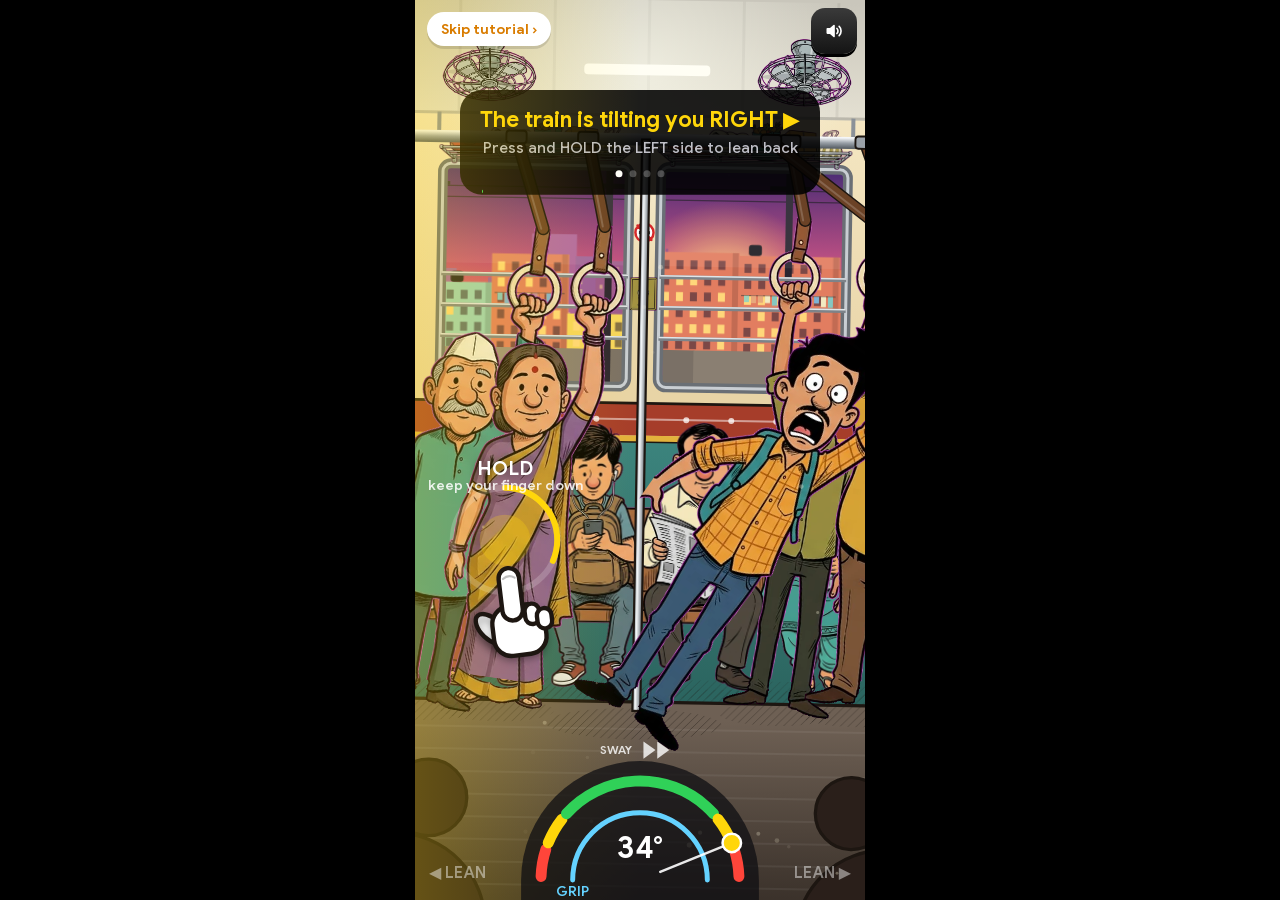
==== commit a0f5117c: "v1.7: straight-to-tutorial first launch, gradual unlocks, calm home + Progress tab, danger glow, poi" ====
--- a/index.html
+++ b/index.html
@@ -493,6 +493,12 @@
 .upg{margin-top:6px;width:100%}
 .grpbox{margin:8px 0}
 #lbSeg button{white-space:normal;font-size:12px;padding:6px 4px;min-height:44px}
+.tab{position:relative}.tabdot{position:absolute;top:2px;right:18px;width:9px;height:9px;border-radius:50%;background:var(--red);border:2px solid #fff}
+.drop.isnew{background:#fff3df;box-shadow:0 0 0 2px var(--accent),0 3px 0 rgba(0,0,0,.08)}
+.newpill{flex:none;background:var(--purple);color:#fff;font-size:11px;letter-spacing:.08em;padding:4px 8px;border-radius:999px;box-shadow:0 2px 0 var(--purple-sh)}
+.badge.newb{background:var(--purple);box-shadow:0 2px 0 var(--purple-sh);font-size:10px;letter-spacing:.06em}
+#progList .row.lockd{opacity:.55}
+#progList .row{min-height:64px}
 /* boot screen: shown until the illustrated art is ready, so the old placeholder figures never flash */
 .boot{background:var(--bg);align-items:center;justify-content:center;z-index:40;transition:opacity .35s}
 .boot.out{opacity:0;pointer-events:none}
@@ -546,7 +552,7 @@
         <span class="row-icon"><svg viewBox="0 0 24 24" fill="none" stroke-width="2" stroke-linecap="round" stroke-linejoin="round"><path d="M8 21h8M12 17v4M7 4h10v5a5 5 0 0 1-10 0z"/><path d="M17 5h3v2a3 3 0 0 1-3 3M7 5H4v2a3 3 0 0 0 3 3"/></svg></span>
         <span class="row-text"><b id="rivalT"></b><small id="rivalS"></small></span>
       </button>
-      <div class="pickers">
+      <div class="pickers" id="pickers">
         <small class="plabel" data-i18n="pickLine">Line</small>
         <div class="seg" id="lineSeg"></div>
         <small class="plabel" data-i18n="pickStand">Where you stand</small>
@@ -563,8 +569,8 @@
         <svg class="chev" viewBox="0 0 9 15" fill="none" stroke-width="2" stroke-linecap="round" stroke-linejoin="round"><path d="M1.5 1.5l6 6-6 6"/></svg>
       </button>
 
-      <div class="shelf-head"><h3 data-i18n="commuters">Commuters</h3><button class="link" id="charsBtn" data-i18n="seeAll">See all</button></div>
-      <div class="shelf" id="shelf"></div>
+      <div class="shelf-head hidden"><h3 data-i18n="commuters">Commuters</h3><button class="link" id="charsBtn" data-i18n="seeAll">See all</button></div>
+      <div class="shelf hidden" id="shelf"></div>
 
       <button class="row" id="storyBtn">
         <img class="row-thumb" id="storyThumb" alt="">
@@ -581,6 +587,7 @@
     <nav class="tabbar">
       <button class="tab on" aria-current="page"><svg viewBox="0 0 24 24" fill="none" stroke-width="2" stroke-linejoin="round"><path d="M3.5 10.5L12 3.5l8.5 7V20a.5.5 0 0 1-.5.5h-5v-6h-6v6H4a.5.5 0 0 1-.5-.5z"/></svg><span data-i18n="home">Home</span></button>
       <button class="tab" id="shopBtn"><svg viewBox="0 0 24 24" fill="none" stroke-width="2" stroke-linecap="round" stroke-linejoin="round"><path d="M5 8h14l-1.2 11.2a1 1 0 0 1-1 .8H7.2a1 1 0 0 1-1-.8z"/><path d="M9 8V6a3 3 0 0 1 6 0v2"/></svg><span data-i18n="shop">Shop</span></button>
+      <button class="tab" id="progressBtn"><svg viewBox="0 0 24 24" fill="none" stroke-width="2" stroke-linecap="round" stroke-linejoin="round"><path d="M8 21h8M12 17v4M7 4h10v5a5 5 0 0 1-10 0z"/><path d="M17 5h3v2a3 3 0 0 1-3 3M7 5H4v2a3 3 0 0 0 3 3"/></svg><span data-i18n="progress">Progress</span><i class="tabdot hidden" id="progDot"></i></button>
       <button class="tab" id="recordsBtn"><svg viewBox="0 0 24 24" fill="none" stroke-width="2" stroke-linecap="round"><path d="M4 6h11M4 12h11M4 18h7"/><path d="M19 4v12"/><circle cx="17" cy="17.5" r="2.5"/></svg><span data-i18n="records">Records</span></button>
       <button class="tab" id="settingsBtn"><svg viewBox="0 0 24 24" fill="none" stroke-width="2" stroke-linecap="round" stroke-linejoin="round"><circle cx="12" cy="12" r="3"/><path d="M19.4 15a1.7 1.7 0 0 0 .3 1.8l.1.1a2 2 0 1 1-2.8 2.8l-.1-.1a1.7 1.7 0 0 0-1.8-.3 1.7 1.7 0 0 0-1 1.5V21a2 2 0 1 1-4 0v-.1a1.7 1.7 0 0 0-1.1-1.5 1.7 1.7 0 0 0-1.8.3l-.1.1a2 2 0 1 1-2.8-2.8l.1-.1a1.7 1.7 0 0 0 .3-1.8 1.7 1.7 0 0 0-1.5-1H3a2 2 0 1 1 0-4h.1a1.7 1.7 0 0 0 1.5-1.1 1.7 1.7 0 0 0-.3-1.8l-.1-.1a2 2 0 1 1 2.8-2.8l.1.1a1.7 1.7 0 0 0 1.8.3H9a1.7 1.7 0 0 0 1-1.5V3a2 2 0 1 1 4 0v.1a1.7 1.7 0 0 0 1 1.5 1.7 1.7 0 0 0 1.8-.3l.1-.1a2 2 0 1 1 2.8 2.8l-.1.1a1.7 1.7 0 0 0-.3 1.8V9a1.7 1.7 0 0 0 1.5 1H21a2 2 0 1 1 0 4h-.1a1.7 1.7 0 0 0-1.5 1z"/></svg><span data-i18n="settings">Settings</span></button>
     </nav>
@@ -619,10 +626,18 @@
         <button class="setrow hidden" id="adPrivacyBtn" data-i18n="adPrivacy">Ad privacy choices</button>
       </div>
       <div class="group setlinks"><button class="setrow danger" id="resetBtn" data-i18n="reset">Reset progress</button></div>
-      <p class="ver">Mumbai Local Straphanger 1.6.0</p>
+      <p class="ver">Mumbai Local Straphanger 1.7.0</p>
     </div>
   </div>
 
+  <!-- PROGRESS: everything long-term in one place, so home stays calm -->
+  <div id="progress" class="overlay sheet-wrap hidden">
+    <div class="sheet">
+      <div class="grabber"></div>
+      <div class="sheet-head"><h2 data-i18n="progress">Progress</h2><button class="done" id="progressClose" data-i18n="done">Done</button></div>
+      <div id="progList"></div>
+    </div>
+  </div>
   <!-- LOGIN CALENDAR -->
   <div id="cal" class="overlay sheet-wrap hidden">
     <div class="sheet">
@@ -766,7 +781,8 @@
 const cap = name => (window.Capacitor && window.Capacitor.Plugins && window.Capacitor.Plugins[name]) || null;
 const isNative = () => !!(window.Capacitor && window.Capacitor.isNativePlatform && window.Capacitor.isNativePlatform());
 const GAME_URL = 'https://mumbailocalgame.github.io/';
-const SHOT = new URLSearchParams(location.search).get('shot'); // screenshot mode for store images
+const SHOT = new URLSearchParams(location.search).get('shot');
+const HOLD_TILT = SHOT && new URLSearchParams(location.search).get('tilt') ? +new URLSearchParams(location.search).get('tilt') : null; // screenshot mode for store images
 
 /* ================= Data ================= */
 const STATIONS = ['Churchgate','Mumbai Central','Dadar','Bandra','Andheri','Borivali','Bhayandar','Vasai Road','Virar'];
@@ -1303,6 +1319,12 @@
   for (const k of [0, 0.11]) { noise(t + k, 0.06, 0.32 * v, 'bandpass', 2300, 0, 1.4); tone('triangle', 150, 55, t + k, 0.38 * v, 0.004, 0.08); } }
 function sfxWarn(){ if (!canPlay()) return; const t = AC.currentTime + 0.01; // heartbeat at the edge
   tone('sine', 64, 44, t, 0.75, 0.008, 0.16); tone('sine', 58, 40, t + 0.17, 0.5, 0.008, 0.2); }
+function sfxSwitch(){ if (!canPlay()) return; const t = AC.currentTime + 0.01; // points switch: heavy 'ta-dak'
+  for (const k of [0, 0.09]) { noise(t + k, 0.06, 0.34, 'bandpass', 2600, 0, 2.2); tone('triangle', 520, 300, t + k, 0.1, 0.004, 0.1); tone('sine', 90, 50, t + k, 0.3, 0.004, 0.12); } }
+function sfxSqueal(){ if (!canPlay()) return; const t = AC.currentTime + 0.01; // steel wheels on a tight curve
+  tone('sine', 3150, 2900, t, 0.018, 0.25, 1.4); tone('sine', 4720, 4400, t + 0.1, 0.01, 0.3, 1.2); noise(t, 1.3, 0.05, 'bandpass', 3600, 0, 6); }
+function sfxBrake(){ if (!canPlay()) return; const t = AC.currentTime + 0.01; // air brakes before the platform
+  noise(t, 0.9, 0.16, 'highpass', 2400, 0); tone('sine', 1800, 1400, t + 0.15, 0.012, 0.2, 0.7); }
 function sfxCue(){ if (!canPlay()) return; const t = AC.currentTime + 0.01; // rail joint 'tick' before a jerk
   noise(t, 0.05, 0.25, 'bandpass', 3400, 0, 3); tone('triangle', 900, 620, t, 0.07, 0.004, 0.09); }
 function sfxGasp(){ if (!canPlay()) return; const t = AC.currentTime + 0.01; // the crowd draws breath at the edge
@@ -1417,7 +1439,7 @@
     rec: [], pendingSave: null, bestSave: null, trace: [], gaspArmed: true, shoutT: 0, replay: null, rideSecs: 0 });
   particles.length = 0; popups.length = 0;
 }
-function hideOverlays(){ for (const id of ['start', 'over', 'pause', 'chars', 'missions', 'settings', 'records', 'pass', 'cal', 'story']) $(id).classList.add('hidden'); syncSheetOpen(); }
+function hideOverlays(){ for (const id of ['start', 'over', 'pause', 'chars', 'missions', 'settings', 'records', 'pass', 'cal', 'story', 'progress']) $(id).classList.add('hidden'); syncSheetOpen(); }
 const anyPanelOpen = () => ['chars', 'missions', 'settings', 'records'].some(id => !$(id).classList.contains('hidden'));
 function startGame(mode){
   mode = mode === 'daily' || mode === 'challenge' ? mode : 'normal';
@@ -1513,7 +1535,7 @@
   vib(mag > 70 ? [35, 25, 45] : mag > 40 ? [28] : [14]); // the bigger the jerk, the heavier the buzz
   S.speedLines = [];
   for (let i = 0; i < 10; i++) S.speedLines.push({ y: rand(H * 0.16, H * 0.82), len: rand(0.25, 0.6), w: rand(1.5, 4) });
-  if (!quiet) popup(JERK_WORDS[Math.random() * JERK_WORDS.length | 0], '#ffd23f', 36, H * 0.5);
+  if (!quiet) popup(mag > 62 * 1.2 ? T('pointsHit') : JERK_WORDS[Math.random() * JERK_WORDS.length | 0], mag > 62 * 1.2 ? '#ff8c1e' : '#ffd23f', 36, H * 0.5);
   const sx = dir > 0 ? 6 : W - 6;
   spawn(sx, G.floorY - H * 0.02, 16, { dir: dir > 0 ? -0.5 : Math.PI + 0.5, spread: 0.6, v0: 160, v1: 420, colors: ['#ffd23f', '#ff8a1c', '#fff3b0'] });
   sfxThump(); vib(25);
@@ -1547,11 +1569,15 @@
   sunita: { dur: 5,   cd: 20 }, // Iron grip: grip does not drain
   ganesh: { dur: 3.5, cd: 18 }  // Quick hands: steer 60% harder
 };
+// features arrive one at a time as the player settles in (counted in finished rides), so the first minute is just: hold on.
+const UNLOCK = { missions: 1, abil: 2, pass: 3, rival: 4, story: 5, collect: 5 };
+const UNLOCK_ORDER = ['missions', 'abil', 'pass', 'rival', 'story', 'collect'];
+const unlocked = f => f === 'cal' ? save.totals.runs >= 1 && save.installDay !== dayKey() : save.totals.runs >= UNLOCK[f];
 const abilOn = k => S.abilT > 0 && heroKey() === k;
 const ABIL_COST = [300, 700];
 function abilStat(k){ const lv = save.abilLv[k] || 0; return { dur: ABIL[k].dur * (1 + 0.3 * lv), cd: Math.round(ABIL[k].cd * (1 - 0.15 * lv)), lv }; } // each upgrade: +30% duration, -15% cooldown
 function useAbility(){
-  if (S.state !== 'playing' || S.abilCd > 0) return;
+  if (S.state !== 'playing' || S.abilCd > 0 || !unlocked('abil')) return;
   const k = heroKey(), a = abilStat(k); S.abilCd = a.cd; S.abilT = a.dur;
   if (k === 'rahul') { S.grip = Math.min(100, S.grip + 50); S.tiltVel *= 0.3; S.exhausted = false; }
   banner(T('abil_' + k), T('abilDo_' + k), '#f39c12'); sfxMission(); vib([20, 30, 20]);
@@ -1560,7 +1586,7 @@
 }
 function syncAbil(){
   const b = $('abilBtn'); if (!b) return;
-  const show = S.state === 'playing'; b.classList.toggle('hidden', !show); if (!show) return;
+  const show = S.state === 'playing' && unlocked('abil'); b.classList.toggle('hidden', !show); if (!show) return;
   const k = heroKey(), a = abilStat(k), ready = S.abilCd <= 0;
   b.classList.toggle('ready', ready); b.classList.toggle('active', S.abilT > 0);
   b.style.setProperty('--p', ready ? 1 : 1 - S.abilCd / a.cd);
@@ -1677,12 +1703,15 @@
 function rideDrops(){ // collectibles earned by this ride (visual only, never random-for-money)
   const out = [];
   if (S.mode !== 'challenge' && S.line === 'western') { const pc = unlockPostcard(0); if (pc) out.push(pc); }
-  if (S.playT > 15 && gchanceVisual(0.45)) {
+  if (S.playT > 15 && unlocked('collect') && gchanceVisual(0.45)) {
     const n = Math.random() * 30 | 0;
     if (save.stickers.includes(n)) { save.coins += 20; out.push({ img: 'art/sticker-' + n + '.webp', text: T('stickerDup') }); }
     else { save.stickers.push(n); out.push({ img: 'art/sticker-' + n + '.webp', text: T('newSticker', save.stickers.length) }); }
   }
-  if (save.story.day !== dayKey() && S.playT > 10 && save.story.n < 8) { save.story.day = dayKey(); save.story.n++; out.push({ img: 'art/story-' + (save.story.n - 1) + '.webp', text: T('newStory', save.story.n) }); }
+  if (unlocked('story') && save.story.day !== dayKey() && S.playT > 10 && save.story.n < 8) { save.story.day = dayKey(); save.story.n++; out.push({ img: 'art/story-' + (save.story.n - 1) + '.webp', text: T('newStory', save.story.n) }); }
+  for (const f of UNLOCK_ORDER) if (save.totals.runs === UNLOCK[f] && !(save.seenUnlock || []).includes(f)) {
+    (save.seenUnlock = save.seenUnlock || []).push(f); out.unshift({ img: '', text: T('unlock_' + f), isNew: true });
+  }
   persist(); return out;
 }
 const gchanceVisual = p => Math.random() < p; // not the seeded ride RNG: drops must not change challenge rides
@@ -1721,7 +1750,7 @@
   // the "almost" line: how close the next station or your best was
   const into = S.dist - S.level * SEG, toNext = Math.ceil(SEG - into), gap = prevBest - d;
   $('nearMiss').textContent = gap > 0 && gap <= 60 ? T('nearBest', gap) : toNext <= 60 ? T('nearStation', toNext, stationName(S.level + 1)) : '';
-  $('oDrops').innerHTML = ''; for (const dr of drops) { const el = document.createElement('div'); el.className = 'drop'; el.innerHTML = '<img alt=""><span></span>'; el.querySelector('img').src = dr.img; el.querySelector('span').textContent = dr.text; $('oDrops').appendChild(el); }
+  $('oDrops').innerHTML = ''; for (const dr of drops) { const el = document.createElement('div'); el.className = 'drop' + (dr.isNew ? ' isnew' : ''); el.innerHTML = dr.img ? '<img alt=""><span></span>' : '<b class="newpill"></b><span></span>'; if (dr.img) el.querySelector('img').src = dr.img; else el.querySelector('b').textContent = T('newTag'); el.querySelector('span').textContent = dr.text; $('oDrops').appendChild(el); }
   $('oDist').textContent = d + ' m';
   $('oSt').textContent = stationName(S.level);
   $('oBest').textContent = save.best + ' m';
@@ -1818,23 +1847,23 @@
   if (S.curveTimer <= 0) {
     S.curveTarget = tut || gchance(0.22) ? 0 : (gchance(0.5) ? -1 : 1) * grand(22, 52) * diff * LINES[S.line || 'western'].curveMul;
     S.curveTimer = grand(2, 4.5);
-    if (playing && Math.abs(S.curveTarget) > 38 * diff) popup(T(S.curveTarget > 0 ? 'curveR' : 'curveL'), '#7df9ff', 24, H * 0.47);
+    if (playing && Math.abs(S.curveTarget) > 38 * diff) { popup(T(S.curveTarget > 0 ? 'curveR' : 'curveL'), '#7df9ff', 24, H * 0.47); sfxSqueal(); }
   }
   S.curve += (S.curveTarget - S.curve) * Math.min(1, dt * 1.1);
   S.jerkTimer -= dt;
   if (S.jerkTimer <= 0) {
     S.jerkTimer = grand(1.5, 3.6) / Math.sqrt(diff);
     if (!tut && (!playing || (S.playT > 3.5 && S.grace <= 0))) jerk(S.nextJerkDir, S.nextJerkMag * Math.pow(diff, 0.8) * (playing ? LINES[S.line || 'western'].jerkMul : 1), playing);
-    S.nextJerkDir = gchance(0.5) ? -1 : 1; S.nextJerkMag = grand(38, 75); S.cued = false;
+    S.nextJerkDir = gchance(0.5) ? -1 : 1; S.nextJerkMag = grand(38, 75); S.nextJerkKind = S.nextJerkMag > 62 ? 'switch' : 'bump'; S.cued = false;
   }
   // telegraph: a yellow edge + rail 'tick' 0.6 s before every jerk, so a save is skill, not luck
   const canCue = playing && S.playT > 3.5 && S.grace <= 0;
   S.cueK = canCue && S.jerkTimer < 0.6 ? clamp((0.6 - S.jerkTimer) / 0.6, 0, 1) : 0;
-  if (S.cueK > 0 && !S.cued) { S.cued = true; sfxCue(); }
+  if (S.cueK > 0 && !S.cued) { S.cued = true; if (S.nextJerkKind === 'switch') sfxSwitch(); else sfxCue(); }
   if (S.pushTimer > 0) { S.pushTimer -= dt; if (S.pushTimer <= 0) S.pushTarget = 0; }
   S.push += (S.pushTarget - S.push) * Math.min(1, dt * 7);
   if (playing && S.dist - S.level * SEG > SEG - 30 && S.brakeDone !== S.level) {
-    S.brakeDone = S.level; startPush(1, grand(85, 120) * Math.pow(diff, 0.7), 0.9, T('brakes'));
+    S.brakeDone = S.level; startPush(1, grand(85, 120) * Math.pow(diff, 0.7), 0.9, T('brakes')); sfxBrake();
   }
   if (playing) updateEvent(dt, diff);
   updateWalkers(dt);
@@ -1873,6 +1902,7 @@
   if (S.seatT > 0) { S.tilt *= Math.max(0, 1 - dt * 6); S.tiltVel *= Math.max(0, 1 - dt * 8); } // sitting: nothing to balance
   if (S.state === 'menu') S.tilt = clamp(S.tilt, -30, 30);
   if (S.clutchDemo) S.tilt = clamp(S.tilt, -44.4, 44.4);
+  if (HOLD_TILT !== null) { S.tilt = HOLD_TILT; S.tiltVel = 0; } // screenshot mode only
   if (tut) { S.tilt = clamp(S.tilt, -34, 34); if (Math.abs(S.tilt) >= 34) S.tiltVel = 0; tutorialUpdate(dt); } // a clear lean, without the body leaving the screen
   updateStrap(dt, false);
   updateHangers(dt);
@@ -2958,6 +2988,17 @@
   G.px = S.hang && S.hang.x !== undefined ? S.hang.x : fx + (c.top[0] - c.foot[0]) * sc;
   ctx.save(); ctx.beginPath(); ctx.ellipse(fx + Math.sin(th) * 20, fy + 4, G.tw * 0.85, G.tw * 0.15, 0, 0, TAU); ctx.clip(); hatchRect(fx - G.tw * 1.3, fy - G.tw, G.tw * 2.8, G.tw * 2, 0.7); ctx.restore();
   const isSit = pk.endsWith('-sit');
+  if (!isSit && S.state === 'playing') { // danger glow behind the body (colour-blind palette when that setting is on)
+    const at = Math.abs(S.tilt), k = clamp((at - 18) / 22, 0, 1);
+    if (k > 0) {
+      const [cG, cY, cR] = save.settings.cbSafe ? ['#1e88e5', '#ffb300', '#d81b60'] : ['#30d158', '#ffd60a', '#ff453a'];
+      const col = at < 25 ? cG : at < 35 ? cY : cR, hh = sp.h * sc, cx = fx + Math.sin(th) * hh * 0.45, cy = fy - Math.cos(th) * hh * 0.45;
+      const pulse = at >= 35 ? 0.7 + 0.3 * Math.sin(S.t * 14) : 1, r = hh * 0.78, al = h => Math.round(h * k * pulse).toString(16).padStart(2, '0');
+      ctx.save(); ctx.translate(cx, cy); ctx.rotate(th); ctx.scale(0.62, 1); // a halo around the whole body, wider than it, so it shows past the outline
+      const g = ctx.createRadialGradient(0, 0, r * 0.35, 0, 0, r); g.addColorStop(0, col + al(200)); g.addColorStop(0.6, col + al(120)); g.addColorStop(1, col + '00');
+      ctx.fillStyle = g; ctx.beginPath(); ctx.arc(0, 0, r, 0, TAU); ctx.fill(); ctx.restore();
+    }
+  }
   if (isSit || mood === 'ko') {
     if (isSit) { const bh = sp.h * sc * 0.4; ctx.beginPath(); rr(ctx, fx - G.tw, fy - bh, G.tw * 2, G.tw * 0.26, 6); fillInk('#8a5a33', 1);
       ctx.beginPath(); rr(ctx, fx - G.tw * 0.9, fy - bh + G.tw * 0.26, G.tw * 0.14, bh - G.tw * 0.26, 3); fillInk('#5e3c22', 0.8);
@@ -3052,7 +3093,13 @@
     g.addColorStop(0, `rgba(255,214,10,${0.34 * k})`); g.addColorStop(1, 'rgba(255,214,10,0)');
     ctx.fillStyle = g; ctx.fillRect(d > 0 ? 0 : W - bw, 0, bw, H);
     ctx.strokeStyle = `rgba(255,214,10,${0.95 * k})`; ctx.lineWidth = 4; ctx.lineCap = 'round'; ctx.lineJoin = 'round';
-    for (let i = 0; i < 3; i++) { const x = x0 + d * (16 + i * 14 + (1 - k) * 10), y = H * 0.52; ctx.beginPath(); ctx.moveTo(x - d * 6, y - 12); ctx.lineTo(x + d * 4, y); ctx.lineTo(x - d * 6, y + 12); ctx.stroke(); }
+    const sw = S.nextJerkKind === 'switch', rowsY = sw ? [H * 0.47, H * 0.57] : [H * 0.52]; // points switch: two rows, orange
+    if (sw) ctx.strokeStyle = `rgba(255,140,30,${0.95 * k})`;
+    for (const y of rowsY) for (let i = 0; i < (sw ? 3 : 2); i++) { const x = x0 + d * (16 + i * 14 + (1 - k) * 10); ctx.beginPath(); ctx.moveTo(x - d * 6, y - 12); ctx.lineTo(x + d * 4, y); ctx.lineTo(x - d * 6, y + 12); ctx.stroke(); }
+    if (sw && k > 0.3) { // label chip: a points switch hits harder
+      ctx.font = `700 ${Math.round(6 * G.u + 8)}px ${FONT}`; const lbl = T('points'), tw = ctx.measureText(lbl).width + 18, bx = d > 0 ? 10 : W - 10 - tw, by = H * 0.4;
+      ctx.globalAlpha = Math.min(1, k * 1.5); ctx.fillStyle = '#ff8c1e'; ctx.beginPath(); rr(ctx, bx, by - 13, tw, 26, 13); ctx.fill();
+      ctx.fillStyle = '#fff'; ctx.textAlign = 'center'; ctx.textBaseline = 'middle'; ctx.fillText(lbl, bx + tw / 2, by + 1); ctx.globalAlpha = 1; }
   }
   // popups: bold system type with a soft shadow
   ctx.textAlign = 'center'; ctx.textBaseline = 'middle';
@@ -3238,7 +3285,40 @@
   d.querySelector('span').textContent = MT[m.type].text(m.n) + (MT[m.type].ride || m.done ? '' : ` (${prog}/${m.n})`);
   return d;
 }
+// home shows PLAY, the line, and one card for today; the rest lives under Progress
+function renderToday(){
+  const rows = ['dailyBtn', 'rivalBtn', 'storyBtn', 'missionsBtn', 'passBtn']; let pick = null;
+  const playedToday = save.daily.date === dayKey();
+  if (save.totals.runs >= 1 && !playedToday) pick = 'dailyBtn';
+  else if (unlocked('story') && save.story.day !== dayKey() && save.story.n < 8) pick = 'storyBtn';
+  else if (unlocked('rival') && $('rivalT').textContent) pick = 'rivalBtn';
+  else if (unlocked('missions') && save.missions.some(m => !m.done)) pick = 'missionsBtn';
+  for (const r of rows) $(r).classList.toggle('hidden', r !== pick);
+  $('pickers').classList.toggle('hidden', save.totals.runs < 1); // first ride: nothing to choose yet
+  const dot = UNLOCK_ORDER.some(f => unlocked(f) && !(save.seenProgress || []).includes(f)); $('progDot').classList.toggle('hidden', !dot);
+}
+function renderProgress(){
+  const l = $('progList'); l.innerHTML = ''; const pi = passInfo(save.xp);
+  const items = [
+    ['pass', T('passTitle'), rankName(pi.L) + ' \u00B7 ' + T('lv') + ' ' + pi.L, () => { renderPass(); openPanel('pass'); }],
+    ['missions', T('missions'), $('missionSub').textContent, () => { renderMissions(); openPanel('missions'); }],
+    ['cal', T('calTitle'), save.cal.last === dayKey() ? T('calBack') : T('calReady'), () => { renderCal(); openPanel('cal'); }],
+    ['story', T('storyTitle'), save.story.n ? T('storyProg', save.story.n) : T('storyFirst'), () => { renderStory(); openPanel('story'); }],
+    ['collect', T('collection'), T('collectSub', save.postcards.length, save.stickers.length), () => { renderRecords(); openPanel('records'); setTimeout(() => $('pcGrid').scrollIntoView({ behavior: 'smooth' }), 250); }],
+    ['rival', T('lbWeek'), $('rivalT').textContent || T('rivalSoon'), () => { lbBoard = 'week'; renderRecords(); openPanel('records'); }]
+  ];
+  for (const [f, title, sub, open] of items) {
+    const ok = unlocked(f), b = document.createElement('button'); b.className = 'row' + (ok ? '' : ' lockd');
+    const fresh = ok && !(save.seenProgress || []).includes(f);
+    b.innerHTML = '<span class="row-text"><b></b><small></small></span>' + (fresh ? '<span class="badge newb"></span>' : '') + '<svg class="chev" viewBox="0 0 9 15" fill="none" stroke-width="2" stroke-linecap="round" stroke-linejoin="round"><path d="M1.5 1.5l6 6-6 6"/></svg>';
+    b.querySelector('b').textContent = title; b.querySelector('small').textContent = ok ? sub : (f === 'cal' ? T('unlockTomorrow') : T('unlockAfter', UNLOCK[f]));
+    if (fresh) b.querySelector('.newb').textContent = T('newTag');
+    b.addEventListener('click', () => { ensureAudio(); sfxTap(); if (!ok) { vib(10); return; } (save.seenProgress = save.seenProgress || []).push(f); persist(); closePanel('progress'); open(); renderToday(); });
+    l.appendChild(b);
+  }
+}
 function renderHomeExtras(){
+  renderToday();
   $('storyThumb').src = 'art/story-' + Math.max(0, save.story.n - 1) + '.webp';
   $('storySub').textContent = save.story.n ? T('storyProg', save.story.n) : T('storyFirst');
 }
@@ -3285,7 +3365,7 @@
   const mine = save.week.k === weekKey() ? save.week.best : 0; let rv = null;
   if (lbOn()) { try { const { rows } = await lbLoad('week'); const above = rows.filter(r => r.best > mine && r.name !== save.name); if (above.length) rv = { n: above[above.length - 1].name, d: above[above.length - 1].best }; } catch(e){} }
   if (!rv) rv = { n: T('practiceRival'), d: Math.max(150, Math.round((mine + 60) / 10) * 10), bot: true };
-  $('rivalBtn').classList.remove('hidden'); $('rivalT').textContent = T('rivalT', rv.n); $('rivalS').textContent = T('rivalS', Math.max(1, rv.d - mine));
+  $('rivalT').textContent = T('rivalT', rv.n); renderToday(); $('rivalS').textContent = T('rivalS', Math.max(1, rv.d - mine));
 }
 function renderRecords(){
   renderLb(); renderCollection();
@@ -3651,6 +3731,8 @@
 $('abilBtn').addEventListener('pointerdown', e => { e.preventDefault(); e.stopPropagation(); ensureAudio(); useAbility(); });
 on('passBtn', () => { ensureAudio(); sfxTap(); renderPass(); openPanel('pass'); });
 on('passClose', () => closePanel('pass'));
+on('progressBtn', () => { ensureAudio(); sfxTap(); renderProgress(); closePanel('start'); openPanel('progress'); });
+on('progressClose', () => { closePanel('progress'); openPanel('start'); refreshMenus(); });
 on('calClose', () => closePanel('cal')); on('calClaim', () => { ensureAudio(); claimCal(); });
 on('storyBtn', () => { ensureAudio(); sfxTap(); renderStory(); openPanel('story'); }); on('storyClose', () => closePanel('story'));
 on('rivalBtn', () => { ensureAudio(); sfxTap(); lbBoard = 'week'; renderRecords(); openPanel('records'); });
@@ -3735,11 +3817,18 @@
 S.challenge = readChallenge();
 layout(); applyI18n(); applyA11y(); scheduleReminders(); tickLed();
 { const g = new URLSearchParams(location.search).get('g'); if (g && /^[A-Z2-9]{6}$/.test(g)) { joinGroup(g); setTimeout(() => toast(T('grpJoined', g)), 1200); } }
-if (!SHOT) { refreshRival(); if (save.cal.last !== dayKey() && save.tutorialDone) setTimeout(() => { if (S.state === 'menu' && !anyPanelOpen()) { renderCal(); openPanel('cal'); } }, 900); }
+if (!SHOT) {
+  if (unlocked('rival')) refreshRival();
+  if (!save.tutorialDone && !readChallenge()) { const t0 = Date.now(); (function go(){ if (sprReady || artGaveUp || Date.now() - t0 > 9000) startGame(); else setTimeout(go, 60); })(); }
+  else if (save.cal.last !== dayKey() && unlocked('cal')) setTimeout(() => { if (S.state === 'menu' && !anyPanelOpen()) { renderCal(); openPanel('cal'); } }, 900);
+}
 function runShot(){ // deterministic states for store screenshots (waits for the illustrated art)
   save.tutorialDone = true;
   const sc = new URLSearchParams(location.search).get('c'); if (CHARS[sc]) { save.char = sc; save.owned = CHAR_ORDER.slice(); }
   const qp = new URLSearchParams(location.search), ln = qp.get('line'); if (LINES[ln]) { save.line = ln; save.passLv = 30; }
+  save.totals.runs = qp.get('runs') !== null ? +qp.get('runs') : Math.max(save.totals.runs, 12); if (save.totals.runs >= 12) save.installDay = '2026-01-01'; // screenshots show an experienced player unless runs= is given
+  if (SHOT === 'progress') { save.seenProgress = ['pass', 'missions']; renderProgress(); openPanel('progress'); }
+  refreshMenus();
   if (qp.get('cb')) save.settings.cbSafe = true;
   if (SHOT === 'card') { storyCard(1240, 'Andheri').then(c => { document.body.innerHTML = ''; c.style.cssText = 'width:100vw;height:auto;display:block'; document.body.style.cssText = 'overflow:auto;position:static;background:#000'; document.body.appendChild(c); }); return; }
   const sl = new URLSearchParams(location.search).get('lang'); if (LANGS.includes(sl)) { LANG = sl; applyI18n(); }
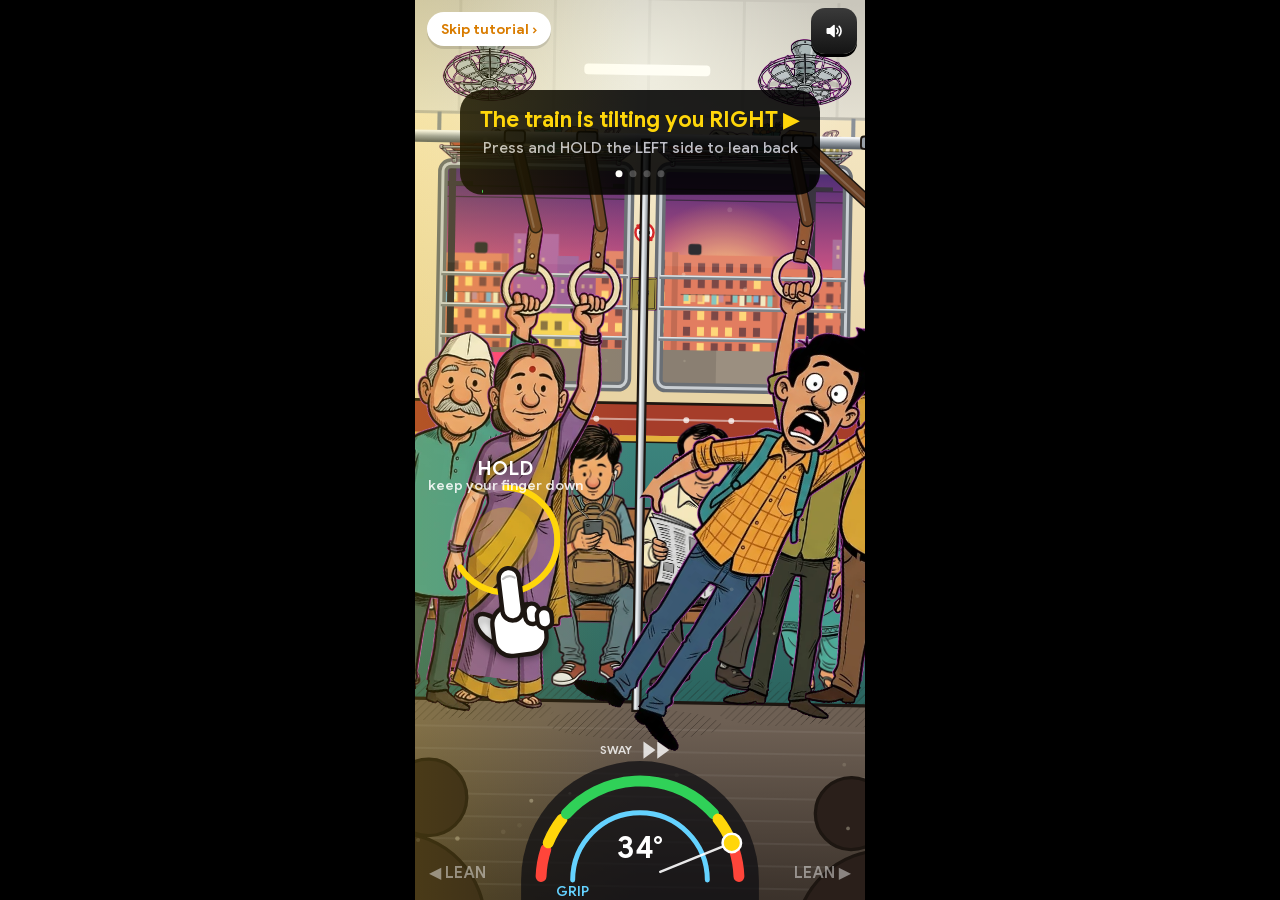
==== commit a70e19e0: "v1.7.1: shop fits phone browsers, no stuck screen after Progress, mission chip fix" ====
--- a/index.html
+++ b/index.html
@@ -131,7 +131,7 @@
 .grabber{width:36px;height:5px;border-radius:3px;background:rgba(255,255,255,.22);margin:2px auto 10px}
 .sheet-head{display:flex;align-items:center;justify-content:space-between;gap:12px;margin-bottom:12px}
 .sheet-head h2{font-size:22px;font-weight:700;letter-spacing:-.015em}
-.done{color:var(--accent);font-size:17px;font-weight:600;padding:4px 0}
+button.done{color:var(--accent);font-size:17px;font-weight:600;padding:4px 0}
 .sheet-sub{font-size:14px;color:var(--text2);margin:-6px 0 12px;font-weight:600}
 .group{background:var(--surface2);border-radius:12px;overflow:hidden;margin-bottom:16px}
 .setrow{display:flex;justify-content:space-between;align-items:center;gap:12px;min-height:46px;padding:0 14px;font-size:16px;text-align:left}
@@ -389,9 +389,9 @@
 .grabber{background:var(--text3)}
 .sheet-head{justify-content:center;position:relative;margin-bottom:16px}
 .sheet-head h2{background:var(--tab);color:var(--tabtxt);font-size:17px;font-weight:700;letter-spacing:.06em;text-transform:uppercase;padding:10px 36px;border-radius:16px;box-shadow:0 4px 0 #e6d3b3}
-.done{position:absolute;right:0;top:50%;transform:translateY(-50%);width:40px;height:40px;padding:0;border-radius:12px;background:var(--blue-g);box-shadow:0 3px 0 var(--blue-sh);font-size:0;color:#fff;display:flex;align-items:center;justify-content:center}
-.done::after{content:"\2715";font-size:18px;font-weight:700}
-.done:active{transform:translateY(calc(-50% + 2px));box-shadow:0 1px 0 var(--blue-sh)}
+button.done{position:absolute;right:0;top:50%;transform:translateY(-50%);width:40px;height:40px;padding:0;border-radius:12px;background:var(--blue-g);box-shadow:0 3px 0 var(--blue-sh);font-size:0;color:#fff;display:flex;align-items:center;justify-content:center}
+button.done::after{content:"\2715";font-size:18px;font-weight:700}
+button.done:active{transform:translateY(calc(-50% + 2px));box-shadow:0 1px 0 var(--blue-sh)}
 .sheet-sub{text-align:center}
 .subhead{color:var(--tabtxt);font-size:15px}
 .hint{color:var(--text2)}
@@ -499,6 +499,12 @@
 .badge.newb{background:var(--purple);box-shadow:0 2px 0 var(--purple-sh);font-size:10px;letter-spacing:.06em}
 #progList .row.lockd{opacity:.55}
 #progList .row{min-height:64px}
+/* shop on short phone screens (Safari with its toolbars): the card never gets clipped; the sheet scrolls if it must */
+#chars .sheet{overflow-y:auto;padding-bottom:calc(var(--bot) + 24px)}
+#chars .carousel{flex:0 0 auto!important;align-items:flex-start!important;padding-top:6px;padding-bottom:18px;overflow-y:visible}
+#chars .ccard .art{aspect-ratio:auto;height:clamp(150px,30vh,300px)}
+#chars .ccard .art img.charart{padding-top:4%}
+@media (max-height:700px){#chars .ccard .ds{display:none}#chars .sheet-head{margin-bottom:8px}}
 /* boot screen: shown until the illustrated art is ready, so the old placeholder figures never flash */
 .boot{background:var(--bg);align-items:center;justify-content:center;z-index:40;transition:opacity .35s}
 .boot.out{opacity:0;pointer-events:none}
@@ -585,7 +591,7 @@
       </button>
     </div>
     <nav class="tabbar">
-      <button class="tab on" aria-current="page"><svg viewBox="0 0 24 24" fill="none" stroke-width="2" stroke-linejoin="round"><path d="M3.5 10.5L12 3.5l8.5 7V20a.5.5 0 0 1-.5.5h-5v-6h-6v6H4a.5.5 0 0 1-.5-.5z"/></svg><span data-i18n="home">Home</span></button>
+      <button class="tab on" aria-current="page" id="homeTab"><svg viewBox="0 0 24 24" fill="none" stroke-width="2" stroke-linejoin="round"><path d="M3.5 10.5L12 3.5l8.5 7V20a.5.5 0 0 1-.5.5h-5v-6h-6v6H4a.5.5 0 0 1-.5-.5z"/></svg><span data-i18n="home">Home</span></button>
       <button class="tab" id="shopBtn"><svg viewBox="0 0 24 24" fill="none" stroke-width="2" stroke-linecap="round" stroke-linejoin="round"><path d="M5 8h14l-1.2 11.2a1 1 0 0 1-1 .8H7.2a1 1 0 0 1-1-.8z"/><path d="M9 8V6a3 3 0 0 1 6 0v2"/></svg><span data-i18n="shop">Shop</span></button>
       <button class="tab" id="progressBtn"><svg viewBox="0 0 24 24" fill="none" stroke-width="2" stroke-linecap="round" stroke-linejoin="round"><path d="M8 21h8M12 17v4M7 4h10v5a5 5 0 0 1-10 0z"/><path d="M17 5h3v2a3 3 0 0 1-3 3M7 5H4v2a3 3 0 0 0 3 3"/></svg><span data-i18n="progress">Progress</span><i class="tabdot hidden" id="progDot"></i></button>
       <button class="tab" id="recordsBtn"><svg viewBox="0 0 24 24" fill="none" stroke-width="2" stroke-linecap="round"><path d="M4 6h11M4 12h11M4 18h7"/><path d="M19 4v12"/><circle cx="17" cy="17.5" r="2.5"/></svg><span data-i18n="records">Records</span></button>
@@ -626,7 +632,7 @@
         <button class="setrow hidden" id="adPrivacyBtn" data-i18n="adPrivacy">Ad privacy choices</button>
       </div>
       <div class="group setlinks"><button class="setrow danger" id="resetBtn" data-i18n="reset">Reset progress</button></div>
-      <p class="ver">Mumbai Local Straphanger 1.7.0</p>
+      <p class="ver">Mumbai Local Straphanger 1.7.1</p>
     </div>
   </div>
 
@@ -3618,7 +3624,20 @@
   applyAudio();
 }
 let settingsFrom = 'start';
-function syncSheetOpen(){ document.body.classList.toggle('sheet-open', !!document.querySelector('.sheet-wrap:not(.hidden)')); } // the floating sound button would cover the sheets' Done button
+const TAB_OF = { chars: 'shopBtn', progress: 'progressBtn', records: 'recordsBtn', settings: 'settingsBtn' };
+function syncSheetOpen(){
+  const open = [...document.querySelectorAll('.sheet-wrap:not(.hidden)')];
+  document.body.classList.toggle('sheet-open', !!open.length); // the floating sound button would cover the sheets' Done button
+  const top = open.length ? open[open.length - 1].id : '';      // highlight the tab for what's on screen
+  document.querySelectorAll('.tabbar .tab').forEach(t => t.classList.toggle('on', t.id === (TAB_OF[top] || 'homeTab')));
+  clearTimeout(syncSheetOpen.t); syncSheetOpen.t = setTimeout(ensureHome, 80);
+}
+// safety net: on the menu, if nothing at all is on screen, bring home back (no path can leave a blank, stuck screen)
+function ensureHome(){
+  if (S.state !== 'menu') return;
+  const anyUp = [...document.querySelectorAll('#start, .sheet-wrap, #over, #pause')].some(el => !el.classList.contains('hidden'));
+  if (!anyUp) { $('start').classList.remove('hidden'); refreshMenus(); }
+}
 function openPanel(id){ $(id).classList.remove('hidden'); syncSheetOpen(); }
 function closePanel(id){ $(id).classList.add('hidden'); syncSheetOpen(); }
 
@@ -3731,8 +3750,8 @@
 $('abilBtn').addEventListener('pointerdown', e => { e.preventDefault(); e.stopPropagation(); ensureAudio(); useAbility(); });
 on('passBtn', () => { ensureAudio(); sfxTap(); renderPass(); openPanel('pass'); });
 on('passClose', () => closePanel('pass'));
-on('progressBtn', () => { ensureAudio(); sfxTap(); renderProgress(); closePanel('start'); openPanel('progress'); });
-on('progressClose', () => { closePanel('progress'); openPanel('start'); refreshMenus(); });
+on('progressBtn', () => { ensureAudio(); sfxTap(); renderProgress(); openPanel('progress'); }); // home stays underneath, so every sheet opened from here closes back to it
+on('progressClose', () => { closePanel('progress'); refreshMenus(); });
 on('calClose', () => closePanel('cal')); on('calClaim', () => { ensureAudio(); claimCal(); });
 on('storyBtn', () => { ensureAudio(); sfxTap(); renderStory(); openPanel('story'); }); on('storyClose', () => closePanel('story'));
 on('rivalBtn', () => { ensureAudio(); sfxTap(); lbBoard = 'week'; renderRecords(); openPanel('records'); });
@@ -3820,7 +3839,9 @@
 if (!SHOT) {
   if (unlocked('rival')) refreshRival();
   if (!save.tutorialDone && !readChallenge()) { const t0 = Date.now(); (function go(){ if (sprReady || artGaveUp || Date.now() - t0 > 9000) startGame(); else setTimeout(go, 60); })(); }
-  else if (save.cal.last !== dayKey() && unlocked('cal')) setTimeout(() => { if (S.state === 'menu' && !anyPanelOpen()) { renderCal(); openPanel('cal'); } }, 900);
+  else if (save.cal.last !== dayKey() && unlocked('cal')) { // open it under the loading screen, so it is there before the first tap (never pops over a tap)
+    const t0 = Date.now(); (function go(){ if (sprReady || artGaveUp || Date.now() - t0 > 9000) { if (S.state === 'menu' && !anyPanelOpen()) { renderCal(); openPanel('cal'); } } else setTimeout(go, 40); })();
+  }
 }
 function runShot(){ // deterministic states for store screenshots (waits for the illustrated art)
   save.tutorialDone = true;
@@ -3850,7 +3871,7 @@
   if (SHOT === 'pass') { save.xp = 2350; save.passLv = passInfo(2350).L; renderPass(); openPanel('pass'); }
   if (SHOT === 'records') { save.name = 'Sijo'; save.records = [{ id: 1, d: 1240, lv: 4, c: 'desai', t: dayKey(), m: 'daily' }, { id: 2, d: 812, lv: 3, c: 'rahul', t: dayKey(), m: 'normal' }]; save.best = 1240; save.totals = { dist: 5320, runs: 14 }; save.daily.streak = 3; renderRecords(); openPanel('records'); }
   if (SHOT === 'play' || SHOT === 'over' || SHOT === 'event' || SHOT === 'chai') { S.autopilot = true; startGame(); S.dist = SHOT === 'play' ? 238 : 0; }
-  if (SHOT === 'over') setTimeout(() => { S.dist = 1240; S.level = 4; S.runCoins = 168; gameOver(); }, 400);
+  if (SHOT === 'over') setTimeout(() => { S.dist = 1240; S.level = 4; S.runCoins = 168; if (qp.get('mdone')) { const m = save.missions[0]; if (m) { m.done = true; S.doneThisRun.push(m); } } gameOver(); }, 400);
   if (SHOT === 'chars') { save.coins = 650; save.owned = ['rahul', 'desai']; S.previewChar = 'sunita'; $('charsBtn').click(); S.previewChar = 'sunita'; renderChars(); }
   if (SHOT === 'tut') { save.tutorialDone = false; hideOverlays(); startTutorial(); }
   if (SHOT === 'event' || SHOT === 'chai') { S.dist = 60; setTimeout(() => startEvent(1, SHOT === 'chai' ? 'chai' : (new URLSearchParams(location.search).get('ev') || 'monsoon')), 300); }
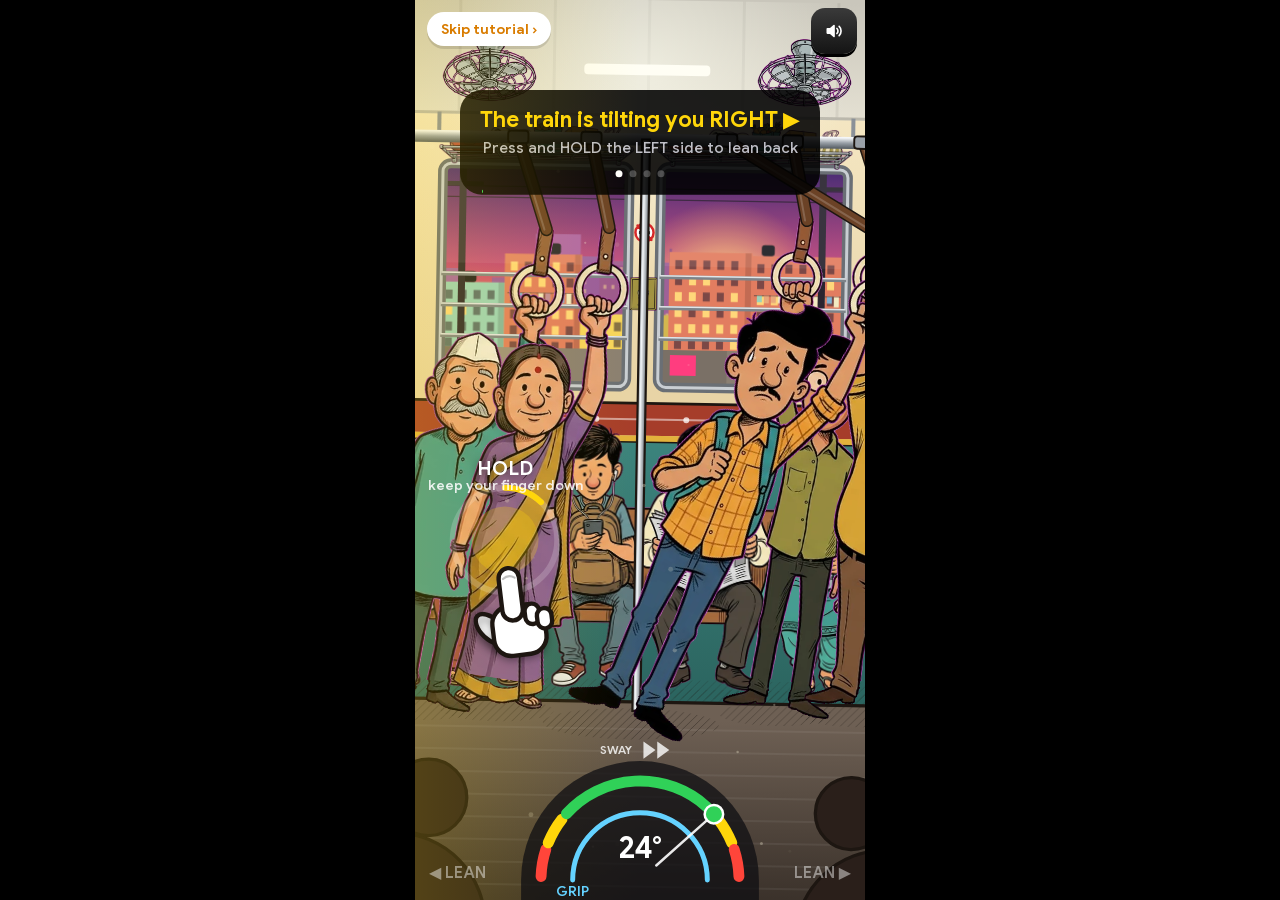
==== commit 4003846b: "Final submission files: design doc, trailer, ZIP" ====
--- a/index.html
+++ b/index.html
@@ -632,7 +632,7 @@
         <button class="setrow hidden" id="adPrivacyBtn" data-i18n="adPrivacy">Ad privacy choices</button>
       </div>
       <div class="group setlinks"><button class="setrow danger" id="resetBtn" data-i18n="reset">Reset progress</button></div>
-      <p class="ver">Mumbai Local Straphanger 1.7.1</p>
+      <p class="ver">Mumbai Local Straphanger · by Sijo Joseph</p>
     </div>
   </div>
 
@@ -3844,6 +3844,7 @@
   }
 }
 function runShot(){ // deterministic states for store screenshots (waits for the illustrated art)
+  document.querySelectorAll('.ver').forEach(v => v.style.display = 'none'); // no version numbers in screenshots
   save.tutorialDone = true;
   const sc = new URLSearchParams(location.search).get('c'); if (CHARS[sc]) { save.char = sc; save.owned = CHAR_ORDER.slice(); }
   const qp = new URLSearchParams(location.search), ln = qp.get('line'); if (LINES[ln]) { save.line = ln; save.passLv = 30; }
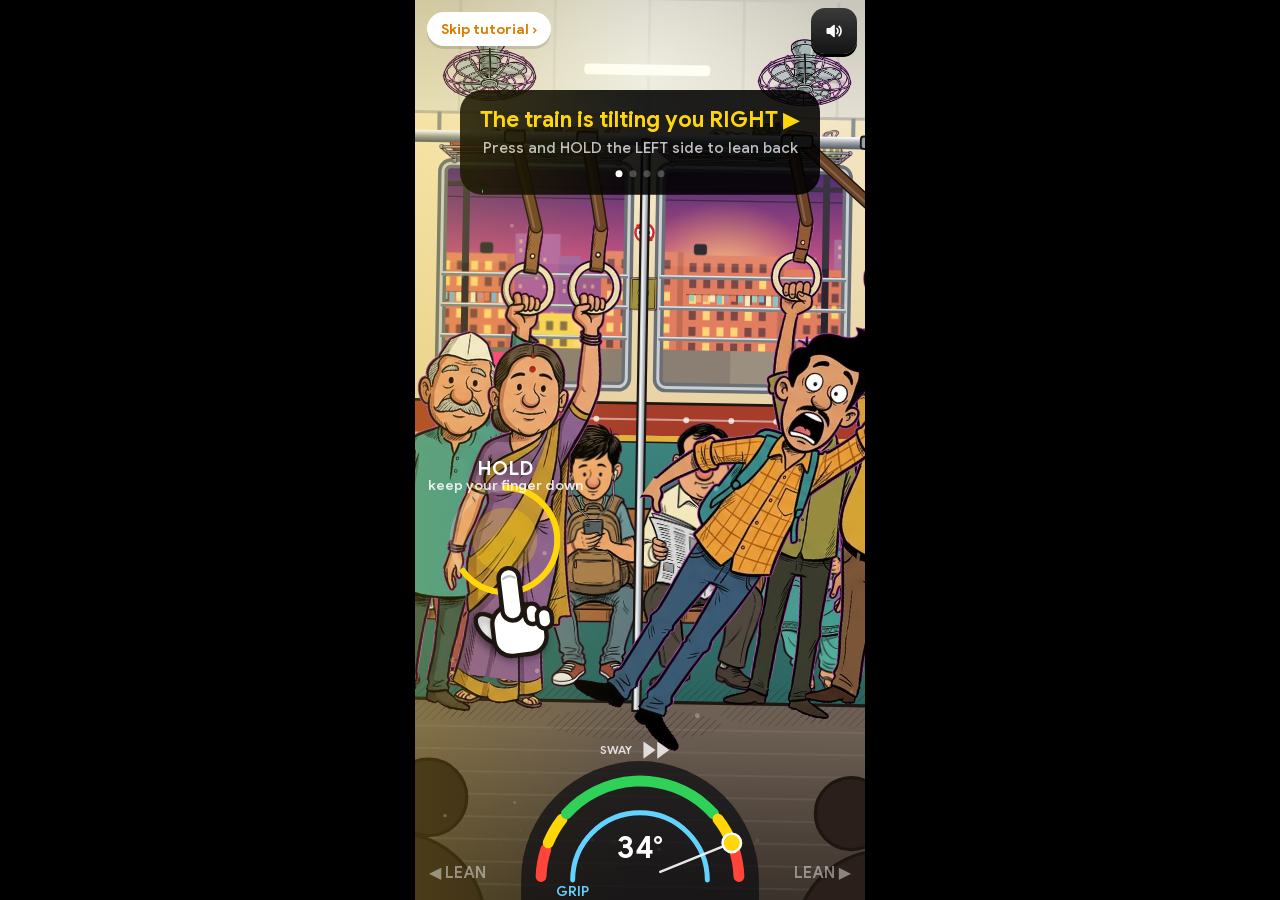
==== commit 686f3ffc: "Smaller submission files, offline-playable ZIP" ====
--- a/index.html
+++ b/index.html
@@ -751,6 +751,7 @@
 
 <script src="i18n.js"></script>
 <script src="lb-config.js"></script>
+<script src="art/sprites.js"></script>
 <script>
 (() => {
 'use strict';
@@ -2854,7 +2855,7 @@
    figure around the feet for the lean, and draws the strap live from the rail to the ring in the hand. */
 const SPR = {};
 let sprReady = false;
-fetch('art/sprites.json').then(r => r.json()).then(m => {
+(window.MLS_SPRITES ? Promise.resolve(window.MLS_SPRITES) : fetch('art/sprites.json').then(r => r.json())).then(m => {
   const ents = Object.entries(m).filter(([k]) => k[0] !== '_'); // '_' keys are build metadata, not images
   let left = ents.length; const total = left;
   for (const [k, v] of ents) {
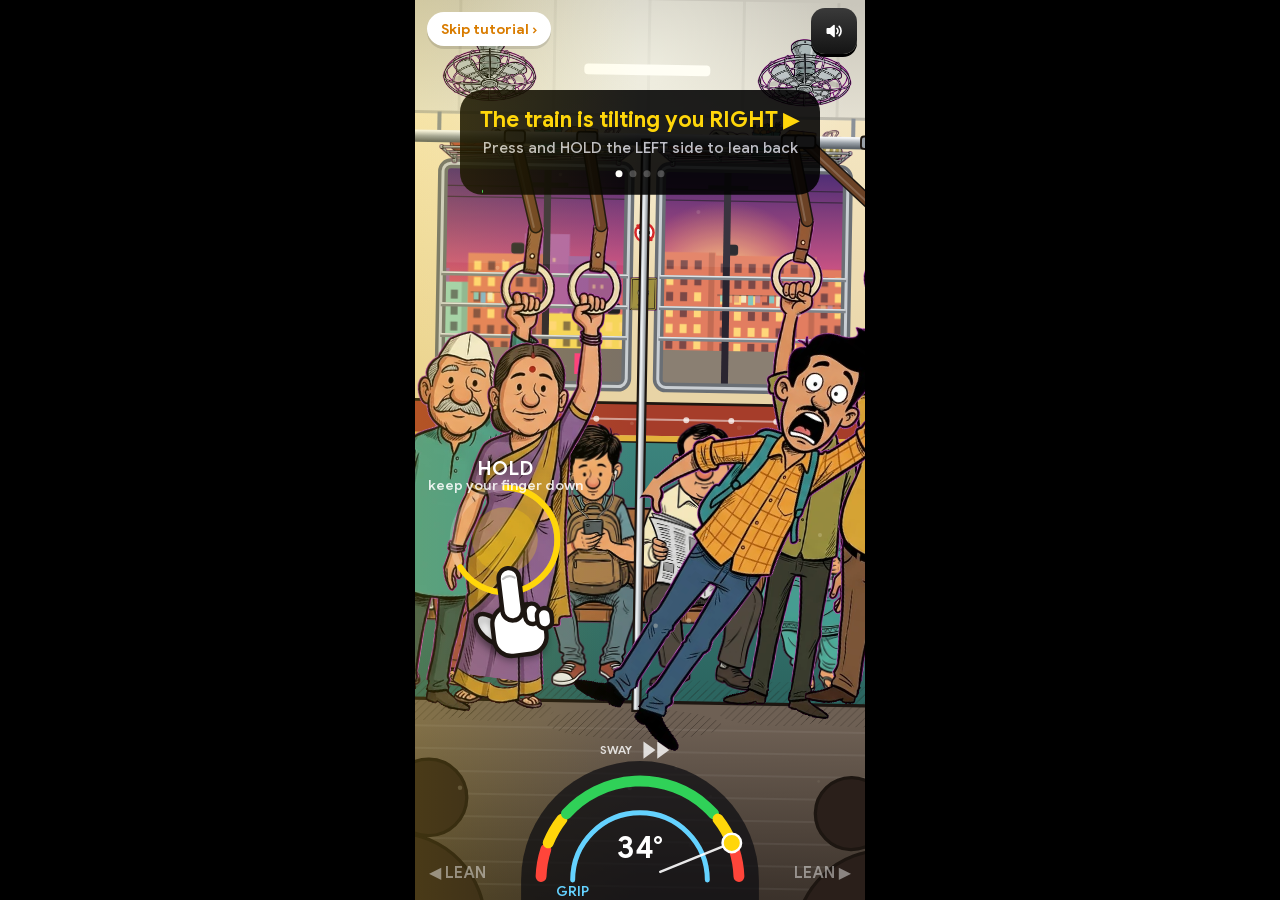
==== commit 333a2382: "Revert "Smaller submission files, offline-playable ZIP" This reverts commit 686f3ffca78c1d06ff243b2a" ====
--- a/index.html
+++ b/index.html
@@ -751,7 +751,6 @@
 
 <script src="i18n.js"></script>
 <script src="lb-config.js"></script>
-<script src="art/sprites.js"></script>
 <script>
 (() => {
 'use strict';
@@ -2855,7 +2854,7 @@
    figure around the feet for the lean, and draws the strap live from the rail to the ring in the hand. */
 const SPR = {};
 let sprReady = false;
-(window.MLS_SPRITES ? Promise.resolve(window.MLS_SPRITES) : fetch('art/sprites.json').then(r => r.json())).then(m => {
+fetch('art/sprites.json').then(r => r.json()).then(m => {
   const ents = Object.entries(m).filter(([k]) => k[0] !== '_'); // '_' keys are build metadata, not images
   let left = ents.length; const total = left;
   for (const [k, v] of ents) {
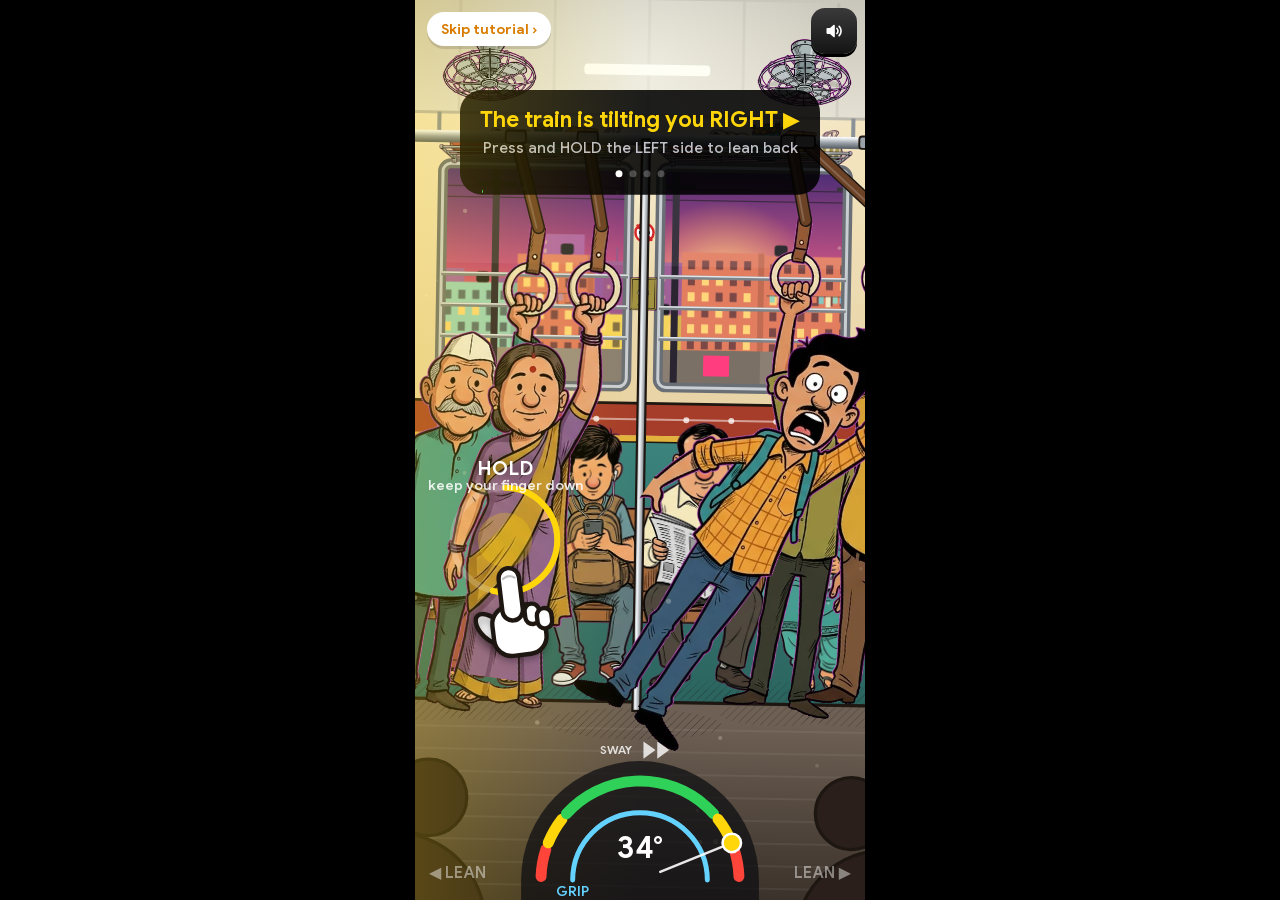
==== commit bf3ae56a: "Game: no ghost figures, real-size passers-by, challenge links open straight to the challenge" ====
--- a/index.html
+++ b/index.html
@@ -751,6 +751,7 @@
 
 <script src="i18n.js"></script>
 <script src="lb-config.js"></script>
+<script src="art/sprites.js"></script>
 <script>
 (() => {
 'use strict';
@@ -1454,7 +1455,7 @@
   // every ride is seeded, so any ride can be sent to a friend as a challenge
   S.seed = mode === 'daily' ? strHash('mls-ride-' + dayKey()) : mode === 'challenge' ? (S.challenge.s >>> 0) : (Math.random() * 4294967296) >>> 0;
   S.line = mode === 'daily' ? 'western' : mode === 'challenge' ? (LINES[S.challenge.l] ? S.challenge.l : 'western') : save.line;
-  S.ghost = mode === 'challenge' ? S.challenge : (mode === 'normal' && save.pbTrace && save.pbD > 60 ? { d: save.pbD, trace: traceDec(save.pbTrace), pb: true } : null); // race your own best
+  S.ghost = mode === 'challenge' ? S.challenge : (mode === 'normal' && save.pbD > 60 ? { d: save.pbD, pb: true } : null); // only for the 'you passed it' moment; nothing is drawn
   gRng = mulberry(S.seed);
   ensureAudio(); clearInput(); reset(); hideOverlays();
   S.runId = Date.now();
@@ -1549,7 +1550,10 @@
 /* ---------- Passers-by: people boarding at stations and crossing the aisle (Figma AI walk cycles) ---------- */
 const WALK = { office: ['office-w1', 'office-w2', 'office-w3', 'office-w2'], girl: ['girl-w1', 'girl-w2', 'girl-w3', 'girl-w2'],
   grandpa: ['grandpa-w1', 'grandpa-w2', 'grandpa-w3', 'grandpa-w2'], kid: ['kid-r1', 'kid-r2', 'kid-r3', 'kid-r2'] };
-const WALK_H = { office: 1, girl: 0.94, grandpa: 0.86, kid: 0.62 }, WALK_FPS = { office: 7, girl: 7.5, grandpa: 3.6, kid: 12 };
+// heights relative to a standing adult: Dadaji stoops a little, the schoolkid is about ten
+const WALK_H = { office: 1, girl: 0.95, grandpa: 0.94, kid: 0.68 }, WALK_FPS = { office: 7, girl: 7.5, grandpa: 3.6, kid: 12 };
+// a standing adult's head-to-feet height on screen (measured from the illustrated commuters: ~80% of the strap-to-feet figure)
+const adultH = () => (G.floorY - (G.railY + G.L * 0.32)) * 0.8;
 function spawnWalker(kind, dir, speed, delay){ (S.walkers || (S.walkers = [])).push({ kind, dir, x: dir > 0 ? -0.25 : 1.25, v: speed, t: -(delay || 0) }); }
 function updateWalkers(dt){
   if (!S.walkers) return;
@@ -1558,11 +1562,11 @@
 }
 function drawWalkers(){
   if (!S.walkers || !S.walkers.length || !sprReady) return;
-  const base = G.floorY - G.winY1 * 0.95, by = G.floorY - H * 0.012;
+  const by = G.floorY - H * 0.012;
   for (const w of S.walkers) {
     if (w.t < 0) continue;
     const sp = SPR[WALK[w.kind][Math.floor(w.t * WALK_FPS[w.kind]) % 4]]; if (!sp || !artOk(sp.img)) continue;
-    const sc = base * WALK_H[w.kind] * 0.9 / sp.h, bob = Math.abs(Math.sin(w.t * WALK_FPS[w.kind] * Math.PI / 2)) * (w.kind === 'kid' ? 5 : 1.6);
+    const sc = adultH() * WALK_H[w.kind] / (sp.foot[1] - sp.top[1]), bob = Math.abs(Math.sin(w.t * WALK_FPS[w.kind] * Math.PI / 2)) * (w.kind === 'kid' ? 5 : 1.6);
     ctx.save(); ctx.translate(w.x * W, by - bob); ctx.scale(w.dir, 1);
     ctx.fillStyle = 'rgba(0,0,0,.18)'; ctx.beginPath(); ctx.ellipse(0, bob, sp.w * sc * 0.32, 5, 0, 0, TAU); ctx.fill();
     ctx.drawImage(sp.img, -sp.foot[0] * sc, -sp.foot[1] * sc, sp.w * sc, sp.h * sc); ctx.restore();
@@ -2686,19 +2690,6 @@
   inkLimb(sx, sy, elx, ely, hx, hy, tw * 0.24, tw * 0.18, sleeve, skin);
   ctx.beginPath(); ctx.arc(hx, hy, tw * 0.12, 0, TAU); fillInk(skin, 0.9);
 }
-function drawGhost(){
-  if (!S.ghost || S.state !== 'playing' || S.dist > S.ghost.d) return;
-  const tr = S.ghost.trace, tl = tr.length ? tr[Math.min(tr.length - 1, Math.floor(S.dist / 4))] : 0;
-  const th = tl * DEG, fx = G.cx - G.tw * 0.75, fy = G.floorY, leg = G.legLen, tor = G.torsoLen, tw = G.tw, hr = G.headR;
-  ctx.save(); ctx.globalAlpha = 0.32; ctx.translate(fx, fy); ctx.rotate(th);
-  ctx.strokeStyle = '#64d2ff'; ctx.fillStyle = 'rgba(100,210,255,.25)'; ctx.lineWidth = 3;
-  ctx.beginPath(); rr(ctx, -tw * 0.42, -leg - tor, tw * 0.84, tor + 8, tw * 0.3); ctx.fill(); ctx.stroke();
-  ctx.beginPath(); ctx.moveTo(-tw * 0.18, -leg); ctx.lineTo(-tw * 0.26, 0); ctx.moveTo(tw * 0.18, -leg); ctx.lineTo(tw * 0.26, 0); ctx.stroke();
-  ctx.beginPath(); ctx.arc(0, -leg - tor - hr, hr * 0.9, 0, TAU); ctx.fill(); ctx.stroke();
-  ctx.globalAlpha = 0.8; ctx.fillStyle = '#64d2ff'; ctx.font = `700 ${Math.round(8 * G.u + 6)}px ${FONT}`; ctx.textAlign = 'center';
-  ctx.fillText(S.ghost.pb ? T('pbGhost') : (S.ghost.n || T('aFriend')), 0, -leg - tor - hr * 2.4);
-  ctx.restore();
-}
 function drawForeground(){
   const sw = clamp(S.force * 0.06, -12, 12) * G.u;
   // two nearby commuters' heads in silhouette, inked
@@ -2854,7 +2845,7 @@
    figure around the feet for the lean, and draws the strap live from the rail to the ring in the hand. */
 const SPR = {};
 let sprReady = false;
-fetch('art/sprites.json').then(r => r.json()).then(m => {
+(window.MLS_SPRITES ? Promise.resolve(window.MLS_SPRITES) : fetch('art/sprites.json').then(r => r.json())).then(m => {
   const ents = Object.entries(m).filter(([k]) => k[0] !== '_'); // '_' keys are build metadata, not images
   let left = ents.length; const total = left;
   for (const [k, v] of ents) {
@@ -3043,7 +3034,7 @@
   if (!sprReady || !sprOk('chai-walk1')) return false;
   const p = S.eventT / S.eventDur, x = S.evSide > 0 ? lerp(-W * 0.25, W * 1.25, p) : lerp(W * 1.25, -W * 0.25, p);
   const frames = ['chai-walk1', 'chai-walk2', 'chai-walk3', 'chai-walk2'], sp = SPR[frames[Math.floor(S.t * 7) % 4]];
-  const sc = (G.floorY - G.winY1 * 0.95) / sp.h, by = G.floorY - H * 0.005, flip = S.evSide > 0 ? 1 : -1;
+  const sc = adultH() / (sp.foot[1] - sp.top[1]), by = G.floorY - H * 0.012, flip = S.evSide > 0 ? 1 : -1;
   ctx.save(); ctx.translate(x, by - Math.abs(Math.sin(S.t * 14)) * 2); ctx.scale(flip, 1);
   ctx.drawImage(sp.img, -sp.foot[0] * sc, -sp.foot[1] * sc, sp.w * sc, sp.h * sc);
   ctx.restore();
@@ -3262,7 +3253,7 @@
   const z = save.settings.reduceMotion ? 1 : 1 + 0.04 * S.danger; // push in on the player at the edge
   ctx.save();
   ctx.translate(W / 2 + ox, H * 0.55 + oy); ctx.rotate(roll); ctx.scale(z, z); ctx.translate(-W / 2, -H * 0.55);
-  drawInterior(); drawBgStraps(); drawBackRow(); drawPoles(); const aw = artWait(); if (!drawCommuterSprites() && !aw) drawCommuters(); if (!drawChaiwalaSprite() && !aw) drawChaiwala(); drawWalkers(); drawGhost(); if (!drawPlayerSprite() && !aw) drawPlayer(); drawForeground(); drawBubbles();
+  drawInterior(); drawBgStraps(); drawBackRow(); drawPoles(); const aw = artWait(); if (!drawCommuterSprites() && !aw) drawCommuters(); if (!drawChaiwalaSprite() && !aw) drawChaiwala(); drawWalkers(); if (!drawPlayerSprite() && !aw) drawPlayer(); drawForeground(); drawBubbles();
   if (S.event === 'tunnel') { ctx.fillStyle = `rgba(10,5,25,${0.4 * evK()})`; ctx.fillRect(-80, -80, W + 160, H + 160); }
   ctx.restore();
   drawFx(); drawOffer(); drawBuffs(); drawBoard(); drawBanner(); drawTutorial(); if (S.state !== 'replay') { drawGauge(); drawTouchHints(); } drawReplayHud();
@@ -3839,7 +3830,7 @@
 if (!SHOT) {
   if (unlocked('rival')) refreshRival();
   if (!save.tutorialDone && !readChallenge()) { const t0 = Date.now(); (function go(){ if (sprReady || artGaveUp || Date.now() - t0 > 9000) startGame(); else setTimeout(go, 60); })(); }
-  else if (save.cal.last !== dayKey() && unlocked('cal')) { // open it under the loading screen, so it is there before the first tap (never pops over a tap)
+  else if (save.cal.last !== dayKey() && unlocked('cal') && !readChallenge()) { // a friend's challenge link opens straight to the challenge // open it under the loading screen, so it is there before the first tap (never pops over a tap)
     const t0 = Date.now(); (function go(){ if (sprReady || artGaveUp || Date.now() - t0 > 9000) { if (S.state === 'menu' && !anyPanelOpen()) { renderCal(); openPanel('cal'); } } else setTimeout(go, 40); })();
   }
 }
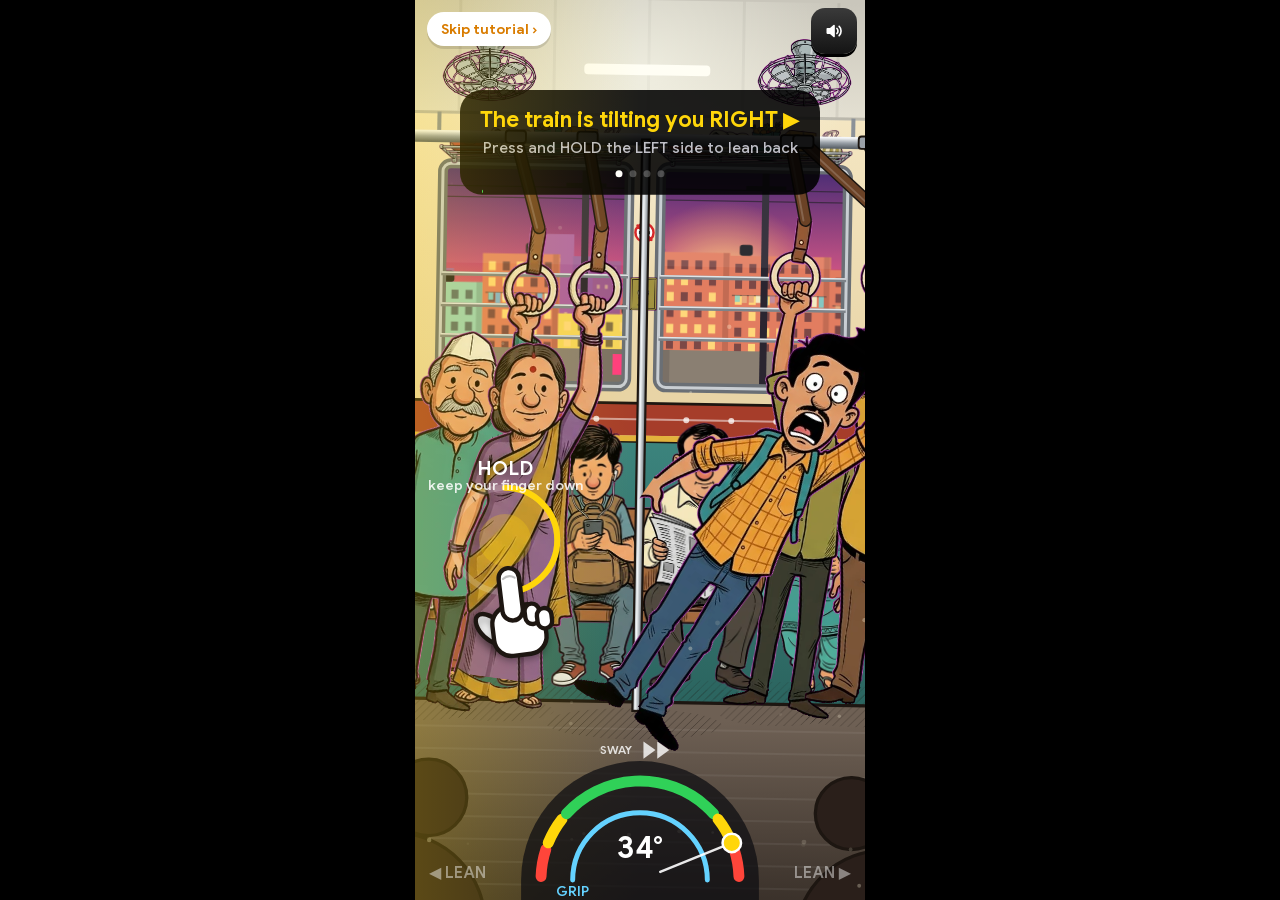
==== commit 8f068109: "Game polish before the competition: input, sound, missions, layout under the top bar, banners, lands" ====
--- a/index.html
+++ b/index.html
@@ -505,6 +505,12 @@
 #chars .ccard .art{aspect-ratio:auto;height:clamp(150px,30vh,300px)}
 #chars .ccard .art img.charart{padding-top:4%}
 @media (max-height:700px){#chars .ccard .ds{display:none}#chars .sheet-head{margin-bottom:8px}}
+#safeProbe{position:absolute;top:0;left:0;width:0;height:var(--top);visibility:hidden;pointer-events:none}
+#turnPhone{display:none;z-index:60;background:var(--bg,#f4f4f4);align-items:center;justify-content:center;gap:10px;text-align:center;padding:24px}
+#turnPhone svg{width:56px;height:56px;stroke:var(--accent,#f39c12);animation:tilt 1.6s ease-in-out infinite}
+#turnPhone b{font-size:20px;color:var(--text,#141414)}#turnPhone small{font-size:14px;color:var(--text2,#6b6b6b);max-width:280px}
+body.turn-phone #turnPhone{display:flex}
+@keyframes tilt{0%,100%{transform:rotate(-90deg)}50%{transform:rotate(0)}}
 /* boot screen: shown until the illustrated art is ready, so the old placeholder figures never flash */
 .boot{background:var(--bg);align-items:center;justify-content:center;z-index:40;transition:opacity .35s}
 .boot.out{opacity:0;pointer-events:none}
@@ -518,6 +524,8 @@
 <body>
 <div id="game">
   <canvas id="cv"></canvas>
+  <div id="safeProbe" aria-hidden="true"></div>
+  <div id="turnPhone" class="overlay" aria-live="polite"><svg viewBox="0 0 24 24" fill="none" stroke-width="2" stroke-linecap="round" stroke-linejoin="round"><rect x="7" y="2" width="10" height="20" rx="2.5"/><path d="M11 18h2"/></svg><b data-i18n="rotateT">Turn your phone upright</b><small data-i18n="rotateS">Mumbai Local is played holding the phone upright.</small></div>
   <div id="boot" class="overlay boot"><h1>Mumbai Local</h1><p>Straphanger</p><div class="lbar"><i id="bootBar"></i></div></div>
 
   <div id="hud" class="hidden">
@@ -792,7 +800,6 @@
 const HOLD_TILT = SHOT && new URLSearchParams(location.search).get('tilt') ? +new URLSearchParams(location.search).get('tilt') : null; // screenshot mode for store images
 
 /* ================= Data ================= */
-const STATIONS = ['Churchgate','Mumbai Central','Dadar','Bandra','Andheri','Borivali','Bhayandar','Vasai Road','Virar'];
 const SEG = 250;
 /* ---------- Lines: each has its own stations and feel ---------- */
 const LINES = {
@@ -1066,9 +1073,7 @@
   } catch(e){}
 }
 function refillMissions(){
-  if (save.missionDay !== dayKey()) { save.missionDay = dayKey(); save.missions = []; } // a fresh set of three every day
-  if (save.missions.length && save.missions.every(m => m.done) && save.allDoneDay !== dayKey()) { save.allDoneDay = dayKey(); save.coins += 100; banner(T('allDone'), T('coinsN', 100), '#1f9d55'); }
-  save.missions = save.missions.filter(m => !m.done);
+  if (save.missionDay !== dayKey()) { save.missionDay = dayKey(); save.missions = []; } // a fresh set of three every day; finished ones stay ticked until then
   let guard = 0;
   while (save.missions.length < 3 && guard++ < 50) {
     const m = makeMission(save.missionSeq++);
@@ -1118,6 +1123,11 @@
 
 /* ================= Layout ================= */
 let W = 0, H = 0, DPR = 1;
+function checkOrientation(){
+  const land = window.innerWidth > window.innerHeight && window.innerHeight < 520 && !!(window.matchMedia && matchMedia('(pointer: coarse)').matches);
+  document.body.classList.toggle('turn-phone', land);
+  if (land && typeof S !== 'undefined' && (S.state === 'playing' || S.state === 'tutorial')) pause();
+}
 const G = {};
 let farTile = null, midTile = null;
 const gr = {};
@@ -1142,6 +1152,8 @@
   G.sOff = G.tw * 0.42; G.armLen = H * 0.15;
   G.cx = W * 0.47; G.px = G.cx + G.sOff;
   G.bgL = G.L * 1.3;
+  const probe = $('safeProbe'); G.safeTop = probe ? probe.offsetHeight : 0; G.hudB = G.safeTop + 64; hudMeasured = false;
+  checkOrientation();
   buildTiles(); buildGrads();
   for (const k in portraitCache) delete portraitCache[k];
 }
@@ -1244,7 +1256,9 @@
 function isRight(){ if (keys.R || mouseSide === 'R') return true; for (const v of touches.values()) if (v === 'R') return true; return false; }
 const active = () => S.state === 'playing' || S.state === 'tutorial';
 
+const typing = e => { const t = e.target; return !!(t && (t.tagName === 'INPUT' || t.tagName === 'TEXTAREA' || t.isContentEditable)); };
 window.addEventListener('keydown', e => {
+  if (typing(e)) return; // typing a nickname must never lean, mute or fire the ability
   const k = e.key;
   if (k === 'ArrowLeft' || k === 'a' || k === 'A') { keys.L = true; e.preventDefault(); ensureAudio(); }
   else if (k === 'ArrowRight' || k === 'd' || k === 'D') { keys.R = true; e.preventDefault(); ensureAudio(); }
@@ -1254,11 +1268,12 @@
     if (document.activeElement && document.activeElement.tagName === 'BUTTON') return; // let the focused button handle it
     e.preventDefault();
     if (S.state === 'menu' && !anyPanelOpen()) startGame();
-    else if (S.state === 'over' && performance.now() - overShownAt > 600) startGame();
+    else if (S.state === 'over' && performance.now() - overShownAt > 600) startGame(S.mode);
     else if (S.state === 'paused') resume();
   } else if ((k === 'p' || k === 'P' || k === 'Escape') && active()) pause();
 });
 window.addEventListener('keyup', e => {
+  if (typing(e)) return;
   const k = e.key;
   if (k === 'ArrowLeft' || k === 'a' || k === 'A') keys.L = false;
   else if (k === 'ArrowRight' || k === 'd' || k === 'D') keys.R = false;
@@ -1330,8 +1345,6 @@
   for (const k of [0, 0.09]) { noise(t + k, 0.06, 0.34, 'bandpass', 2600, 0, 2.2); tone('triangle', 520, 300, t + k, 0.1, 0.004, 0.1); tone('sine', 90, 50, t + k, 0.3, 0.004, 0.12); } }
 function sfxSqueal(){ if (!canPlay()) return; const t = AC.currentTime + 0.01; // steel wheels on a tight curve
   tone('sine', 3150, 2900, t, 0.018, 0.25, 1.4); tone('sine', 4720, 4400, t + 0.1, 0.01, 0.3, 1.2); noise(t, 1.3, 0.05, 'bandpass', 3600, 0, 6); }
-function sfxBrake(){ if (!canPlay()) return; const t = AC.currentTime + 0.01; // air brakes before the platform
-  noise(t, 0.9, 0.16, 'highpass', 2400, 0); tone('sine', 1800, 1400, t + 0.15, 0.012, 0.2, 0.7); }
 function sfxCue(){ if (!canPlay()) return; const t = AC.currentTime + 0.01; // rail joint 'tick' before a jerk
   noise(t, 0.05, 0.25, 'bandpass', 3400, 0, 3); tone('triangle', 900, 620, t, 0.07, 0.004, 0.09); }
 function sfxGasp(){ if (!canPlay()) return; const t = AC.currentTime + 0.01; // the crowd draws breath at the edge
@@ -1342,8 +1355,9 @@
   [0, 4, 7, 12].forEach((st, i) => tone('triangle', base * Math.pow(2, st / 12), 0, t + i * 0.055, 0.15, 0.005, 0.34)); }
 function sfxThump(){ if (!canPlay()) return; const t = AC.currentTime + 0.01;
   tone('sine', 95, 38, t, 0.6, 0.005, 0.22); noise(t, 0.14, 0.28, 'lowpass', 700, 150); }
-function sfxBrake(){ if (!canPlay()) return; const t = AC.currentTime + 0.01;
-  tone('sawtooth', 2400, 1750, t, 0.035, 0.06, 0.75); tone('sawtooth', 2470, 1800, t, 0.03, 0.06, 0.75); noise(t, 0.6, 0.08, 'highpass', 3000, 0); }
+function sfxBrake(){ if (!canPlay()) return; const t = AC.currentTime + 0.01; // brakes before the platform: wheel squeal + air hiss
+  tone('sawtooth', 2400, 1750, t, 0.035, 0.06, 0.75); tone('sawtooth', 2470, 1800, t, 0.03, 0.06, 0.75); noise(t, 0.6, 0.08, 'highpass', 3000, 0);
+  noise(t + 0.35, 0.8, 0.12, 'highpass', 2400, 0); }
 function sfxStation(){ if (!canPlay()) return; const t = AC.currentTime + 0.02;
   [[659, 0], [523, 0.32], [784, 0.64]].forEach(([f, d]) => { tone('sine', f, 0, t + d, 0.22, 0.01, 0.5); tone('triangle', f * 2, 0, t + d, 0.05, 0.01, 0.3); }); }
 function sfxCoin(){ if (!canPlay()) return; const t = AC.currentTime + 0.01;
@@ -1400,12 +1414,22 @@
 }
 
 /* ================= FX ================= */
+const popH = p => (p.size * 0.82 * G.u + 6) * 1.25;
 function popup(text, color, size, y){
-  const n = popups.length;
-  popups.push({ text, color, size, x: W / 2, y: (y || H * 0.5) - n * size * 1.1, life: 0, max: 1.15, rot: rand(-0.12, 0.12) });
-  if (popups.length > 6) popups.shift();
-}
-function banner(title, sub, color){ S.banner = { title, sub, color: color || '#ff3d7f', t: 2.6 }; }
+  const np = { text, color, size, x: W / 2, y: y || H * 0.5, life: 0, max: 1.15, rot: rand(-0.12, 0.12) };
+  // older words step up out of the way of the new one, so two never print on top of each other
+  let below = np;
+  for (const q of popups.slice().sort((a, b) => b.y - a.y)) { const lim = below.y - (popH(below) + popH(q)) / 2; if (q.y > lim) q.y = lim; below = q; }
+  popups.push(np);
+  while (popups.length > 4) popups.shift();
+}
+const bannerQ = [];
+function banner(title, sub, color){
+  const b = { title, sub, color: color || '#ff3d7f', t: 2.6 };
+  if (S.banner && S.banner.t > 0.5) { if (S.banner.title !== title && !bannerQ.some(q => q.title === title)) { bannerQ.push(b); if (bannerQ.length > 3) bannerQ.shift(); } return; }
+  S.banner = b;
+}
+function laterInRide(ms, fn){ const id = S.runId; setTimeout(() => { if (S.runId === id && S.state === 'playing') fn(); }, ms); } // a timed message never leaks into the next screen
 function spawn(x, y, n, opts){
   for (let i = 0; i < n; i++) {
     if (particles.length > 220) particles.shift();
@@ -1428,7 +1452,7 @@
   S.jerkFx = Math.max(0, S.jerkFx - dt * 2.4);
   S.flash = Math.max(0, S.flash - dt * 2);
   S.boardT = Math.max(0, S.boardT - dt);
-  if (S.banner) { S.banner.t -= dt; if (S.banner.t <= 0) S.banner = null; }
+  if (S.banner) { S.banner.t -= dt; if (S.banner.t <= 0) S.banner = bannerQ.shift() || null; }
 }
 
 /* ================= Game flow ================= */
@@ -1443,8 +1467,8 @@
     xpGiven: 0, walkers: [], continued: false, dailyDone: false, bankedDist: 0, bankedCoins: 0, runCounted: false, tutStep: 0, tutT: 0, previewChar: null, doneThisRun: [],
     nextJerkDir: gchance(0.5) ? -1 : 1, nextJerkMag: grand(38, 75), cued: false, cueK: 0, combo: 0, lastSaveT: -99, bestCombo: 0, danger: 0,
     freeze: 0, reliefT: 0, cheerT: 0, glare: null, glareT: 0, bubbles: [], offer: null, seatT: 0, calmT: 0, chaiT: 0, shield: false,
-    rec: [], pendingSave: null, bestSave: null, trace: [], gaspArmed: true, shoutT: 0, replay: null, rideSecs: 0 });
-  particles.length = 0; popups.length = 0;
+    rec: [], pendingSave: null, bestSave: null, trace: [], gaspArmed: true, shoutT: 0, replay: null, rideSecs: 0, allDoneNow: false });
+  particles.length = 0; popups.length = 0; bannerQ.length = 0;
 }
 function hideOverlays(){ for (const id of ['start', 'over', 'pause', 'chars', 'missions', 'settings', 'records', 'pass', 'cal', 'story', 'progress']) $(id).classList.add('hidden'); syncSheetOpen(); }
 const anyPanelOpen = () => ['chars', 'missions', 'settings', 'records'].some(id => !$(id).classList.contains('hidden'));
@@ -1463,7 +1487,7 @@
   if (!save.tutorialDone && !SHOT) { S.pendingMode = mode; startTutorial(); return; }
   S.state = 'playing'; $('pauseBtn').style.visibility = '';
   S.abilCd = 6; S.abilT = 0; // first use after a few seconds
-  S.peak = peakNow(); if (S.peak) setTimeout(() => banner(T('peakT'), T('peakSub'), '#e53935'), 2600);
+  S.peak = peakNow(); if (S.peak) laterInRide(2600, () => banner(T('peakT'), T('peakSub'), '#e53935'));
   // adaptive difficulty: gentler after three quick falls in a row, tougher for players who ride long (not in seeded daily/challenge rides)
   const rec = save.stats.recent.slice(-3).map(r => r[0]);
   S.adapt = mode !== 'normal' || rec.length < 3 ? 1 : rec.every(x => x < 25) ? 0.85 : rec.every(x => x > 120) ? 1.1 : 1;
@@ -1515,7 +1539,7 @@
 }
 function arrive(){
   const name = stationName(S.level);
-  if (S.line === 'western' && S.mode !== 'challenge') { const pi = POSTCARD_ST.indexOf(S.level % nSt('western')); if (pi > 0) { const pc = unlockPostcard(pi); if (pc) setTimeout(() => banner(T('postcardT'), pc.text, '#f39c12'), 2600); } }
+  if (S.line === 'western' && S.mode !== 'challenge') { const pi = POSTCARD_ST.indexOf(S.level % nSt('western')); if (pi > 0) { const pc = unlockPostcard(pi); if (pc) laterInRide(2600, () => banner(T('postcardT'), pc.text, '#f39c12')); } }
   S.boardT = 2.4; S.boardName = name; S.flash = 0.5;
   sfxStation(); vib([10, 60, 10, 60, 10]); // station: three soft taps
   award(20);
@@ -1545,7 +1569,7 @@
   if (!quiet) popup(mag > 62 * 1.2 ? T('pointsHit') : JERK_WORDS[Math.random() * JERK_WORDS.length | 0], mag > 62 * 1.2 ? '#ff8c1e' : '#ffd23f', 36, H * 0.5);
   const sx = dir > 0 ? 6 : W - 6;
   spawn(sx, G.floorY - H * 0.02, 16, { dir: dir > 0 ? -0.5 : Math.PI + 0.5, spread: 0.6, v0: 160, v1: 420, colors: ['#ffd23f', '#ff8a1c', '#fff3b0'] });
-  sfxThump(); vib(25);
+  sfxThump();
 }
 /* ---------- Passers-by: people boarding at stations and crossing the aisle (Figma AI walk cycles) ---------- */
 const WALK = { office: ['office-w1', 'office-w2', 'office-w3', 'office-w2'], girl: ['girl-w1', 'girl-w2', 'girl-w3', 'girl-w2'],
@@ -1693,6 +1717,10 @@
 function completeMission(m, live){
   m.done = true; save.coins += m.reward; S.doneThisRun.push(m);
   if (live) { banner(T('missionDone'), MT[m.type].text(m.n) + '  +' + m.reward, '#30d158'); sfxMission(); vib(30); }
+  if (save.missions.length >= 3 && save.missions.every(x => x.done) && save.allDoneDay !== dayKey()) { // all three today: a bonus, right away
+    save.allDoneDay = dayKey(); save.coins += 100; S.allDoneNow = true;
+    if (live) banner(T('allDone'), T('coinsN', 100), '#1f9d55');
+  }
   persist();
 }
 function checkMissions(){
@@ -1703,7 +1731,7 @@
   const rs = T('reasons'); S.reason = rs[Math.random() * rs.length | 0].replace('{0}', stationName(S.level));
   sfxCrash(); vib([60, 40, 160]); S.shake = 0.9; S.flash = 0.6;
   clearInput(); S.event = null; S.evForce = 0;
-  popups.length = 0; $('pauseBtn').style.visibility = 'hidden'; // nothing to pause while falling
+  popups.length = 0; bannerQ.length = 0; $('pauseBtn').style.visibility = 'hidden'; // nothing to pause while falling
   popup(T('arre'), '#ff4d6d', 38, H * 0.5);
   spawn(clamp(S.shX, 20, W - 20), clamp(S.shY, 60, H - 60), 26, { spread: Math.PI, v0: 80, v1: 320, g: 300, colors: ['#ffd23f', '#ffffff', '#ff4d6d'], kind: 'star' });
 }
@@ -1719,6 +1747,7 @@
     else { save.stickers.push(n); out.push({ img: 'art/sticker-' + n + '.webp', text: T('newSticker', save.stickers.length) }); }
   }
   if (unlocked('story') && save.story.day !== dayKey() && S.playT > 10 && save.story.n < 8) { save.story.day = dayKey(); save.story.n++; out.push({ img: 'art/story-' + (save.story.n - 1) + '.webp', text: T('newStory', save.story.n) }); }
+  if (S.allDoneNow) { S.allDoneNow = false; out.unshift({ img: '', text: T('allDone') + ' +100', isNew: true }); }
   for (const f of UNLOCK_ORDER) if (save.totals.runs === UNLOCK[f] && !(save.seenUnlock || []).includes(f)) {
     (save.seenUnlock = save.seenUnlock || []).push(f); out.unshift({ img: '', text: T('unlock_' + f), isNew: true });
   }
@@ -1873,7 +1902,7 @@
   if (S.pushTimer > 0) { S.pushTimer -= dt; if (S.pushTimer <= 0) S.pushTarget = 0; }
   S.push += (S.pushTarget - S.push) * Math.min(1, dt * 7);
   if (playing && S.dist - S.level * SEG > SEG - 30 && S.brakeDone !== S.level) {
-    S.brakeDone = S.level; startPush(1, grand(85, 120) * Math.pow(diff, 0.7), 0.9, T('brakes')); sfxBrake();
+    S.brakeDone = S.level; startPush(1, grand(85, 120) * Math.pow(diff, 0.7), 0.9, T('brakes'));
   }
   if (playing) updateEvent(dt, diff);
   updateWalkers(dt);
@@ -2126,7 +2155,7 @@
 function sendStats(secs){ // opt-in only; no name, no id, nothing that identifies the player
   if (!save.settings.shareStats || !lbOn()) return;
   const days = Math.round((new Date(dayKey()) - new Date(save.installDay)) / 864e5);
-  lbFetchRaw('rides', 'POST', { secs, dist: Math.floor(S.dist), saves: S.nears, line: S.line, mode: S.mode, chr: heroKey(), days_since_install: days, ver: '1.4' }).catch(() => {});
+  lbFetchRaw('rides', 'POST', { secs, dist: Math.floor(S.dist), saves: S.nears, line: S.line, mode: S.mode, chr: heroKey(), days_since_install: days }).catch(() => {});
 }
 function logRide(){
   const st = save.stats, secs = Math.round(S.rideSecs || S.playT);
@@ -2190,7 +2219,7 @@
       ctx.fillStyle = '#111'; ctx.textAlign = 'center'; ctx.textBaseline = 'middle'; ctx.fillText(name, sx, by + 16);
     }
   }
-  if (curLine() === 'harbour') { // the creek at Vashi
+  if (LINES[curLine()].water) { // the creek at Vashi (Harbour and Trans-Harbour)
     const wy2 = y1 - h * 0.3; ctx.fillStyle = '#3d8aa6'; ctx.fillRect(0, wy2, W, h * 0.14);
     ctx.strokeStyle = 'rgba(255,255,255,.7)'; ctx.lineWidth = 2; const wo = (S.scroll * 14) % 40;
     for (let x = -wo; x < W; x += 40) { ctx.beginPath(); ctx.moveTo(x, wy2 + h * 0.06); ctx.quadraticCurveTo(x + 10, wy2 + h * 0.04, x + 20, wy2 + h * 0.06); ctx.stroke(); }
@@ -2546,33 +2575,7 @@
     ctx.beginPath(); ctx.moveTo(-hr * 0.98, -hr * 0.45); ctx.lineTo(hr * 0.98, -hr * 0.45); ctx.lineTo(hr * 0.62, -hr * 1.2); ctx.lineTo(-hr * 0.62, -hr * 1.2); ctx.closePath(); fillInk('#fbfaf5', 1);
   }
 }
-function drawAccessoryHead(hr, acc, Lk){
-  return; // accessories removed
-  if (acc === 'shades' || acc === 'goldshades') {
-    const lens = acc === 'goldshades' ? '#3a2a05' : '#15151a', rim = acc === 'goldshades' ? '#e8b020' : INK;
-    ctx.fillStyle = lens; ctx.strokeStyle = rim; ctx.lineWidth = hr * 0.08;
-    for (const ex of [-hr * 0.36, hr * 0.36]) { ctx.beginPath(); rr(ctx, ex - hr * 0.27, -hr * 0.22, hr * 0.54, hr * 0.34, hr * 0.12); ctx.fill(); ctx.stroke(); }
-    ctx.beginPath(); ctx.moveTo(-hr * 0.09, -hr * 0.1); ctx.lineTo(hr * 0.09, -hr * 0.1); ctx.stroke();
-    ctx.fillStyle = 'rgba(255,255,255,.35)'; ctx.fillRect(-hr * 0.5, -hr * 0.16, hr * 0.1, hr * 0.06); ctx.fillRect(hr * 0.22, -hr * 0.16, hr * 0.1, hr * 0.06);
-  } else if (acc === 'cap') {
-    ctx.beginPath(); ctx.ellipse(0, -hr * 0.55, hr * 1.0, hr * 0.62, 0, Math.PI, TAU); ctx.closePath(); fillInk('#1f4fa8', 1);
-    ctx.beginPath(); ctx.ellipse(hr * 0.75, -hr * 0.55, hr * 0.62, hr * 0.14, -0.08, 0, TAU); fillInk('#173c82', 1);
-    ctx.fillStyle = '#ffd60a'; ctx.beginPath(); ctx.arc(-hr * 0.1, -hr * 0.85, hr * 0.12, 0, TAU); ctx.fill();
-  } else if (acc === 'phones') {
-    ctx.strokeStyle = INK; ctx.lineWidth = hr * 0.22; ctx.beginPath(); ctx.arc(0, -hr * 0.15, hr * 1.02, Math.PI * 1.08, Math.PI * 1.92); ctx.stroke();
-    ctx.strokeStyle = '#ff453a'; ctx.lineWidth = hr * 0.12; ctx.stroke();
-    for (const sx of [-1, 1]) { ctx.beginPath(); rr(ctx, sx * hr * 0.86 - hr * 0.2, -hr * 0.2, hr * 0.4, hr * 0.56, hr * 0.15); fillInk('#ff453a', 1); }
-  } else if (acc === 'gajra') {
-    const cx = Lk.hair === 'bun' ? hr * 0.78 : hr * 0.1, cy = Lk.hair === 'bun' ? -hr * 0.86 : -hr * 0.9, rad = Lk.hair === 'bun' ? hr * 0.5 : hr * 0.9;
-    for (let i = 0; i < 12; i++) { const a = Math.PI * (0.95 + i / 11 * 1.1); ctx.beginPath(); ctx.arc(cx + Math.cos(a) * rad, cy + Math.sin(a) * rad * 0.7 + hr * 0.2, hr * 0.1, 0, TAU); fillInk('#fffdf3', 0.4); }
-    ctx.fillStyle = '#5c8a3a'; ctx.beginPath(); ctx.ellipse(cx - rad, cy + hr * 0.25, hr * 0.12, hr * 0.06, 0.5, 0, TAU); ctx.fill();
-  } else if (acc === 'pheta') { // Maharashtrian turban with a tail
-    ctx.beginPath(); ctx.moveTo(-hr * 1.02, -hr * 0.3); ctx.quadraticCurveTo(-hr * 1.1, -hr * 1.35, 0, -hr * 1.4); ctx.quadraticCurveTo(hr * 1.15, -hr * 1.35, hr * 1.02, -hr * 0.3); ctx.closePath(); fillInk('#ff8c1a', 1.1);
-    ctx.strokeStyle = '#d0621a'; ctx.lineWidth = hr * 0.08;
-    for (let i = 1; i < 4; i++) { ctx.beginPath(); ctx.moveTo(-hr * 0.98, -hr * 0.3 - i * hr * 0.25); ctx.quadraticCurveTo(0, -hr * 0.55 - i * hr * 0.25, hr * 0.98, -hr * 0.3 - i * hr * 0.25); ctx.stroke(); }
-    ctx.beginPath(); ctx.moveTo(-hr * 0.7, -hr * 1.25); ctx.quadraticCurveTo(-hr * 1.6, -hr * 0.8, -hr * 1.3, hr * 0.4); ctx.lineTo(-hr * 1.05, hr * 0.35); ctx.quadraticCurveTo(-hr * 1.2, -hr * 0.6, -hr * 0.45, -hr * 1.1); ctx.closePath(); fillInk('#ffb000', 0.9);
-  }
-}
+function drawAccessoryHead(){} // accessories were removed
 function drawItem(Lk, hx, hy, tw, pf){
   if (Lk.item === 'phone') {
     if (pf >= 0.5) return;
@@ -2651,7 +2654,7 @@
   } else if (Lk.front === 'pallu') {
     ctx.beginPath(); ctx.moveTo(-tw * 0.5, -h + 4); ctx.lineTo(-tw * 0.15, -h); ctx.lineTo(tw * 0.5, -leg - tor * 0.2); ctx.lineTo(tw * 0.5, -leg + 2); ctx.lineTo(tw * 0.25, -leg + 2); ctx.closePath(); fillInk(Lk.drape, 0.9);
   }
-  if (false) { // accessories removed
+  if (false) { // accessories removed (kept as a no-op so the old figure code stays untouched)
     ctx.strokeStyle = '#1f4fa8'; ctx.lineWidth = 3; ctx.beginPath(); ctx.moveTo(-tw * 0.15, -h + 2); ctx.lineTo(0, -h + tor * 0.42); ctx.lineTo(tw * 0.15, -h + 2); ctx.stroke();
     ctx.beginPath(); rr(ctx, -tw * 0.13, -h + tor * 0.42, tw * 0.26, tw * 0.34, 3); fillInk('#ffffff', 0.7);
     ctx.fillStyle = '#1f4fa8'; ctx.fillRect(-tw * 0.13 + 1, -h + tor * 0.42 + 1, tw * 0.26 - 2, tw * 0.09);
@@ -2798,7 +2801,7 @@
   if (S.seatT > 0) list.push(['seat', S.seatT / 6]);
   const r = 15 * G.u + 5;
   list.forEach(([kind, f], i) => {
-    const x = 14 + r, y = 64 + r + i * (r * 2 + 10) + (S.boardT > 0 ? 0 : 0);
+    const x = 14 + r + i * (r * 2 + 10), y = topY() + r + 6 + (S.boardT > 0 ? 30 * G.u + 46 : 0) + (S.banner ? 26 * G.u + 38 : 0); // a row under the top bar, below any board or banner
     ctx.beginPath(); ctx.arc(x, y, r, 0, TAU); ctx.fillStyle = 'rgba(14,14,18,.7)'; ctx.fill();
     ctx.strokeStyle = '#ffd60a'; ctx.lineWidth = 3; ctx.beginPath(); ctx.arc(x, y, r, -Math.PI / 2, -Math.PI / 2 + TAU * f); ctx.stroke();
     drawIcon(kind, x, y, r * 0.85);
@@ -3131,11 +3134,11 @@
 function drawBanner(){
   const b = S.banner; if (!b) return;
   const k = clamp(Math.min((2.6 - b.t) / 0.28, b.t / 0.25), 0, 1);
-  island(Math.max(66, H * 0.085) + (S.boardT > 0 ? 30 * G.u + 42 : 0), b.title, b.sub, b.color, easeOut(k));
+  island(topY() + (S.boardT > 0 ? 30 * G.u + 42 : 0), b.title, b.sub, b.color, easeOut(k));
 }
 function drawBoard(){ // the real thing: yellow station board, black type
   if (S.boardT <= 0 || S.state === 'menu' || S.state === 'tutorial') return;
-  const bt = S.boardT, k = easeOut(Math.min(1, (2.4 - bt) / 0.25, bt / 0.3)), y = Math.max(64, H * 0.085) - (1 - k) * 50;
+  const bt = S.boardT, k = easeOut(Math.min(1, (2.4 - bt) / 0.25, bt / 0.3)), y = topY() - (1 - k) * 50;
   const name = S.boardName.toUpperCase();
   ctx.save(); ctx.globalAlpha = k;
   ctx.font = `700 ${Math.round(22 * G.u + 6)}px ${FONT}`;
@@ -3260,11 +3263,13 @@
 }
 
 /* ================= HUD & menus ================= */
-let hudCache = {};
+let hudCache = {}, hudMeasured = false;
+function topY(){ return Math.max(G.hudB + 10, H * 0.085); } // first free line under the top bar
 function setHud(id, val){ if (hudCache[id] !== val) { hudCache[id] = val; $(id).textContent = val; } }
 function updateHud(){
   syncAbil();
   if (S.state !== 'playing') return;
+  if (!hudMeasured) { const r = $('stChip').getBoundingClientRect(), g = game.getBoundingClientRect(); if (r.height) { G.hudB = r.bottom - g.top; hudMeasured = true; } }
   const d = Math.floor(S.dist);
   setHud('stLbl', (S.mode === 'daily' ? T('dailyTag') + ' \u00B7 ' : '') + T('nextStop'));
   setHud('stName', stationName(S.level + 1));
@@ -3606,12 +3611,12 @@
   $('indTime').textContent = String(now.getHours()).padStart(2, '0') + ':' + String(now.getMinutes()).padStart(2, '0');
   $('calDay').textContent = now.getDate();
   try { $('calMon').textContent = now.toLocaleDateString(LANG === 'en' ? 'en-IN' : LANG + '-IN', { month: 'short' }).toUpperCase(); } catch(e){}
-  const om = save.missions.find(m => !m.done); $('missionSub').textContent = om ? MT[om.type].text(om.n) : '';
+  const om = save.missions.find(m => !m.done); $('missionSub').textContent = om ? MT[om.type].text(om.n) : T('missionsAllDone');
   renderShelf();
   renderPickers();
   const ch = S.challenge; $('chCard').classList.toggle('hidden', !ch);
   if (ch) { $('chCardT').textContent = T('chCard', ch.n || T('aFriend')); $('chCardS').textContent = T('chCardSub', ch.d, T('line_' + ch.l)); }
-  const mdot = $('mDot'); mdot.textContent = save.missions.length; mdot.classList.toggle('hidden', !save.missions.length);
+  const left = save.missions.filter(m => !m.done).length, mdot = $('mDot'); mdot.textContent = left; mdot.classList.toggle('hidden', !left);
   applyAudio();
 }
 let settingsFrom = 'start';
@@ -3739,13 +3744,13 @@
 on('dailyBtn', () => startGame('daily'));
 on('recordsBtn', () => { renderRecords(); openPanel('records'); });
 $('abilBtn').addEventListener('pointerdown', e => { e.preventDefault(); e.stopPropagation(); ensureAudio(); useAbility(); });
-on('passBtn', () => { ensureAudio(); sfxTap(); renderPass(); openPanel('pass'); });
+on('passBtn', () => { renderPass(); openPanel('pass'); });
 on('passClose', () => closePanel('pass'));
-on('progressBtn', () => { ensureAudio(); sfxTap(); renderProgress(); openPanel('progress'); }); // home stays underneath, so every sheet opened from here closes back to it
+on('progressBtn', () => { renderProgress(); openPanel('progress'); }); // home stays underneath, so every sheet opened from here closes back to it
 on('progressClose', () => { closePanel('progress'); refreshMenus(); });
 on('calClose', () => closePanel('cal')); on('calClaim', () => { ensureAudio(); claimCal(); });
-on('storyBtn', () => { ensureAudio(); sfxTap(); renderStory(); openPanel('story'); }); on('storyClose', () => closePanel('story'));
-on('rivalBtn', () => { ensureAudio(); sfxTap(); lbBoard = 'week'; renderRecords(); openPanel('records'); });
+on('storyBtn', () => { renderStory(); openPanel('story'); }); on('storyClose', () => closePanel('story'));
+on('rivalBtn', () => { lbBoard = 'week'; renderRecords(); openPanel('records'); });
 on('grpCreate', () => { ensureAudio(); const c = Array.from({ length: 6 }, () => 'ABCDEFGHJKLMNPQRSTUVWXYZ23456789'[Math.random() * 32 | 0]).join(''); joinGroup(c); renderLb(); });
 on('grpShare', async () => { const text = T('grpInvite', save.group); const url = groupLink();
   const Sh = cap('Share'); if (Sh) { try { await Sh.share({ text, url }); } catch(e){} return; }
@@ -3778,7 +3783,7 @@
 on('replayBtn', () => startReplay(false));
 on('replayShareBtn', () => startReplay(true));
 on('copyStats', async () => {
-  const data = JSON.stringify({ game: 'mumbai-local-straphanger', version: '1.3.0', stats: save.stats, best: save.best, line: save.line, easy: save.settings.easy });
+  const data = JSON.stringify({ game: 'mumbai-local-straphanger', stats: save.stats, best: save.best, line: save.line, easy: save.settings.easy });
   try { await navigator.clipboard.writeText(data); toast(T('copied')); } catch(e){ toast(data.slice(0, 60) + '…'); }
 });
 on('charsClose', () => { S.previewChar = null; closePanel('chars'); refreshMenus(); openPanel('start'); });
@@ -3810,10 +3815,9 @@
 (function nativeSetup(){
   const App = cap('App');
   if (App) App.addListener('backButton', () => {
-    if (!$('settings').classList.contains('hidden')) closePanel('settings');
-    else if (!$('missions').classList.contains('hidden')) closePanel('missions');
-    else if (!$('records').classList.contains('hidden')) closePanel('records');
-    else if (!$('chars').classList.contains('hidden')) $('charsClose').click();
+    const open = [...document.querySelectorAll('.sheet-wrap:not(.hidden)')].filter(el => el.id !== 'over'), top = open[open.length - 1];
+    const close = top && top.querySelector('.done');
+    if (close) close.click();
     else if (active()) pause();
     else if (S.state === 'paused') resume();
     else if (S.state === 'over') quitToMenu();
